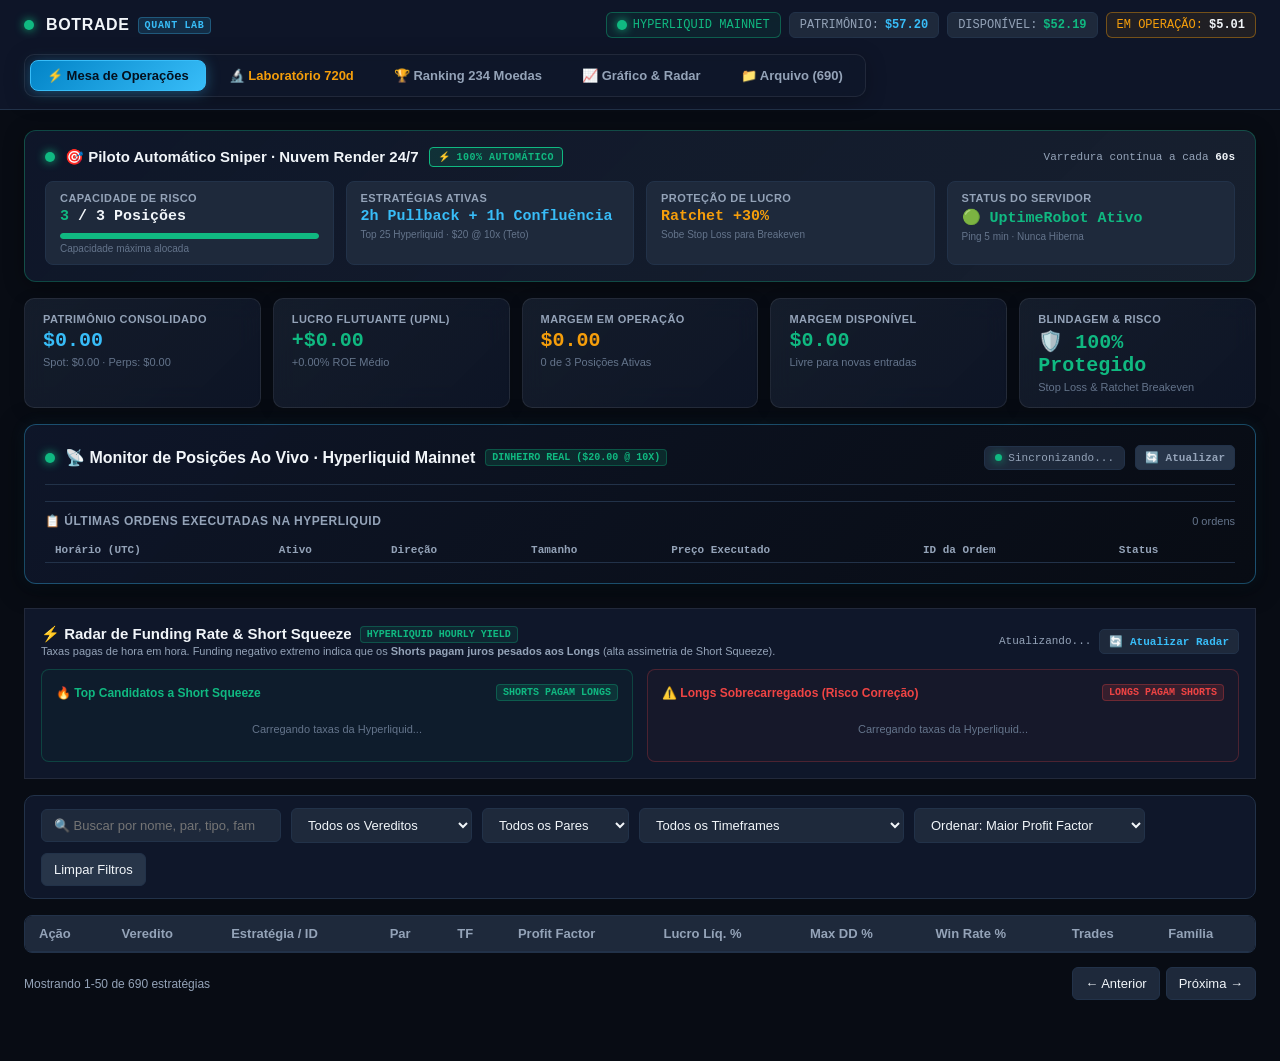
==== dashboard/index.html @ efcc81d0 "fix(ui): improve recent orders table to show partial and market close operations, clean empty state " ====
<!DOCTYPE html>
<html lang="pt-BR">
<head>
  <meta charset="utf-8" />
  <meta name="viewport" content="width=device-width, initial-scale=1" />
  <title>botrade · Quant Lab & Mission Control</title>
  <style>
    :root {
      color-scheme: dark;
      --bg: #080c14;
      --surface: #0f172a;
      --surface2: #1e293b;
      --surface3: #273549;
      --border: #223249;
      --text: #f1f5f9;
      --muted: #94a3b8;
      --dim: #64748b;
      --green: #10b981;
      --green-glow: rgba(16, 185, 129, 0.25);
      --red: #ef4444;
      --red-glow: rgba(239, 68, 68, 0.25);
      --blue: #38bdf8;
      --amber: #f59e0b;
      --purple: #a855f7;
      --mono: ui-monospace, SFMono-Regular, Menlo, Monaco, Consolas, monospace;
    }

    * { box-sizing: border-box; margin: 0; padding: 0; }

    body {
      background: var(--bg);
      color: var(--text);
      font-family: -apple-system, BlinkMacSystemFont, "Segoe UI", Roboto, "Helvetica Neue", Arial, sans-serif;
      min-height: 100vh;
      display: flex;
      flex-direction: column;
      overflow-x: hidden;
    }

    /* HEADER */
    header {
      position: sticky;
      top: 0;
      z-index: 50;
      background: rgba(15, 23, 42, 0.95);
      backdrop-filter: blur(12px);
      border-bottom: 1px solid var(--border);
      padding: 12px 24px;
    }

    .header-content {
      max-width: 1600px;
      margin: 0 auto;
      display: flex;
      align-items: center;
      justify-content: space-between;
      gap: 16px;
      flex-wrap: wrap;
    }

    .brand-section {
      display: flex;
      align-items: center;
      gap: 12px;
    }

    .status-dot {
      width: 10px;
      height: 10px;
      border-radius: 50%;
      background: var(--green);
      box-shadow: 0 0 10px var(--green);
      animation: pulse 2s infinite ease-in-out;
    }

    @keyframes pulse {
      0%, 100% { opacity: 1; transform: scale(1); }
      50% { opacity: 0.4; transform: scale(0.9); }
    }

    .brand-title {
      font-size: 16px;
      font-weight: 700;
      letter-spacing: 0.04em;
      display: flex;
      align-items: center;
      gap: 8px;
    }

    .brand-tag {
      font-size: 10px;
      background: rgba(56, 189, 248, 0.15);
      color: var(--blue);
      border: 1px solid rgba(56, 189, 248, 0.3);
      padding: 2px 6px;
      border-radius: 4px;
      font-family: var(--mono);
      text-transform: uppercase;
    }

    /* TOP STATS PILLS */
    .top-stats {
      display: flex;
      align-items: center;
      gap: 8px;
      flex-wrap: wrap;
    }

    .pill {
      background: var(--surface2);
      border: 1px solid var(--border);
      border-radius: 6px;
      padding: 5px 10px;
      font-size: 12px;
      font-family: var(--mono);
      color: var(--muted);
      display: flex;
      align-items: center;
      gap: 6px;
    }

    .pill strong {
      color: var(--text);
    }

    .pill.pill-green {
      border-color: rgba(16, 185, 129, 0.4);
      background: rgba(16, 185, 129, 0.08);
      color: var(--green);
    }

    .pill.pill-amber {
      border-color: rgba(245, 158, 11, 0.4);
      background: rgba(245, 158, 11, 0.08);
      color: var(--amber);
    }

    /* TABS */
    .nav-tabs {
      display: flex;
      gap: 6px;
      background: rgba(15, 23, 42, 0.75);
      backdrop-filter: blur(12px);
      padding: 5px;
      border-radius: 10px;
      border: 1px solid rgba(255, 255, 255, 0.08);
      box-shadow: 0 4px 20px rgba(0, 0, 0, 0.25);
    }

    .nav-tab {
      background: transparent;
      border: 1px solid transparent;
      color: #94a3b8;
      padding: 7px 16px;
      font-size: 13px;
      font-weight: 600;
      border-radius: 8px;
      cursor: pointer;
      transition: all 0.2s cubic-bezier(0.16, 1, 0.3, 1);
      display: inline-flex;
      align-items: center;
      gap: 6px;
      white-space: nowrap;
    }

    .nav-tab:hover {
      color: #f8fafc;
      background: rgba(255, 255, 255, 0.05);
      border-color: rgba(255, 255, 255, 0.08);
    }

    .nav-tab.active {
      background: linear-gradient(135deg, #0284c7 0%, #38bdf8 100%);
      color: #04101e;
      font-weight: 700;
      border-color: #38bdf8;
      box-shadow: 0 2px 14px rgba(56, 189, 248, 0.35);
    }

    /* MAIN CONTAINER */
    main {
      flex: 1;
      max-width: 1600px;
      width: 100%;
      margin: 0 auto;
      padding: 20px 24px 60px;
    }

    .tab-view {
      display: none;
    }

    .tab-view.active {
      display: block;
    }

    /* COCKPIT HERO STRATEGY SELECTOR */
    .cockpit-header {
      background: linear-gradient(135deg, rgba(30, 41, 59, 0.7) 0%, rgba(15, 23, 42, 0.9) 100%);
      border: 1px solid var(--border);
      border-radius: 12px;
      padding: 18px 24px;
      margin-bottom: 20px;
      display: flex;
      flex-wrap: wrap;
      align-items: center;
      justify-content: space-between;
      gap: 16px;
    }

    .strat-select-group {
      display: flex;
      align-items: center;
      gap: 12px;
      flex-wrap: wrap;
    }

    .select-label {
      font-size: 13px;
      color: var(--muted);
      font-weight: 500;
    }

    select, input, button {
      background: var(--surface2);
      border: 1px solid var(--border);
      color: var(--text);
      padding: 8px 12px;
      border-radius: 6px;
      font-size: 13px;
      outline: none;
    }

    select:focus, input:focus {
      border-color: var(--blue);
    }

    .quick-pick-btn {
      font-size: 11px;
      padding: 5px 9px;
      background: var(--surface3);
      border: 1px solid var(--border);
      color: var(--muted);
      cursor: pointer;
      border-radius: 5px;
      font-family: var(--mono);
      transition: all 0.15s;
    }

    .quick-pick-btn:hover {
      color: var(--text);
      border-color: var(--blue);
    }

    .quick-pick-btn.active {
      border-color: var(--green);
      color: var(--green);
      background: rgba(16, 185, 129, 0.1);
    }

    /* STRATEGY ACTIVE INFO */
    .strat-identity {
      display: flex;
      align-items: baseline;
      gap: 12px;
      flex-wrap: wrap;
      margin-top: 6px;
    }

    .strat-name {
      font-size: 20px;
      font-weight: 700;
      color: var(--text);
    }

    .strat-badge {
      font-size: 11px;
      font-weight: 700;
      padding: 3px 8px;
      border-radius: 4px;
      text-transform: uppercase;
      font-family: var(--mono);
    }

    .badge-Candidate {
      background: rgba(16, 185, 129, 0.15);
      color: var(--green);
      border: 1px solid var(--green);
    }

    .badge-Incubate {
      background: rgba(245, 158, 11, 0.15);
      color: var(--amber);
      border: 1px solid var(--amber);
    }

    .badge-Watchlist {
      background: rgba(56, 189, 248, 0.15);
      color: var(--blue);
      border: 1px solid var(--blue);
    }

    .badge-Reject {
      background: rgba(239, 68, 68, 0.15);
      color: var(--red);
      border: 1px solid var(--red);
    }

    /* STATS METRIC GRID */
    .metric-grid {
      display: grid;
      grid-template-columns: repeat(auto-fit, minmax(140px, 1fr));
      gap: 12px;
      margin-bottom: 20px;
    }

    .metric-card {
      background: var(--surface);
      border: 1px solid var(--border);
      border-radius: 10px;
      padding: 14px 16px;
      display: flex;
      flex-direction: column;
      gap: 4px;
      position: relative;
      overflow: hidden;
    }

    .metric-card::before {
      content: '';
      position: absolute;
      top: 0; left: 0; right: 0; height: 2px;
      background: transparent;
    }

    .metric-card.good::before { background: var(--green); }
    .metric-card.warn::before { background: var(--amber); }
    .metric-card.bad::before { background: var(--red); }

    .metric-label {
      font-size: 11px;
      color: var(--muted);
      text-transform: uppercase;
      letter-spacing: 0.05em;
      font-weight: 600;
    }

    .metric-value {
      font-size: 20px;
      font-weight: 700;
      font-family: var(--mono);
    }

    .metric-value.good { color: var(--green); }
    .metric-value.warn { color: var(--amber); }
    .metric-value.bad { color: var(--red); }

    .metric-sub {
      font-size: 11px;
      color: var(--dim);
      font-family: var(--mono);
    }

    /* CHARTS CONTAINER */
    .chart-panel {
      background: var(--surface);
      border: 1px solid var(--border);
      border-radius: 12px;
      padding: 18px 20px;
      margin-bottom: 20px;
    }

    .chart-panel-header {
      display: flex;
      justify-content: space-between;
      align-items: center;
      margin-bottom: 14px;
    }

    .panel-title {
      font-size: 14px;
      font-weight: 600;
      color: var(--text);
      display: flex;
      align-items: center;
      gap: 8px;
    }

    .panel-meta {
      font-size: 12px;
      color: var(--muted);
      font-family: var(--mono);
    }

    .svg-container {
      width: 100%;
      overflow: hidden;
    }

    svg {
      width: 100%;
      height: auto;
      display: block;
    }

    /* MONTHLY HEATMAP */
    .monthly-grid {
      overflow-x: auto;
      margin-top: 10px;
    }

    table.heatmap-table {
      width: 100%;
      border-collapse: collapse;
      font-family: var(--mono);
      font-size: 12px;
      text-align: center;
    }

    table.heatmap-table th, table.heatmap-table td {
      padding: 6px 8px;
      border: 1px solid rgba(255,255,255,0.06);
    }

    table.heatmap-table th {
      background: var(--surface2);
      color: var(--muted);
      font-weight: 600;
    }

    table.heatmap-table td.year-label {
      font-weight: 700;
      background: var(--surface2);
      color: var(--text);
    }

    /* POSITIONS & TRADES TABLE */
    .positions-panel {
      background: var(--surface);
      border: 1px solid var(--border);
      border-radius: 12px;
      padding: 18px 20px;
      margin-bottom: 24px;
    }

    .positions-toolbar {
      display: flex;
      justify-content: space-between;
      align-items: center;
      flex-wrap: wrap;
      gap: 12px;
      margin-bottom: 14px;
    }

    .trade-filter-btns {
      display: flex;
      gap: 6px;
      flex-wrap: wrap;
    }

    .trade-filter-btn {
      font-size: 12px;
      padding: 5px 10px;
      background: var(--surface2);
      border: 1px solid var(--border);
      color: var(--muted);
      border-radius: 5px;
      cursor: pointer;
      transition: all 0.15s;
    }

    .trade-filter-btn.active {
      background: var(--surface3);
      color: var(--text);
      border-color: var(--blue);
    }

    .table-responsive {
      overflow-x: auto;
      border-radius: 8px;
      border: 1px solid var(--border);
    }

    table.data-table {
      width: 100%;
      border-collapse: collapse;
      font-size: 13px;
      text-align: left;
    }

    table.data-table th {
      background: var(--surface2);
      color: var(--muted);
      font-weight: 600;
      padding: 10px 14px;
      border-bottom: 1px solid var(--border);
      white-space: nowrap;
    }

    table.data-table td {
      padding: 9px 14px;
      border-bottom: 1px solid rgba(255,255,255,0.04);
      white-space: nowrap;
      font-family: var(--mono);
    }

    table.data-table tr:hover {
      background: rgba(255,255,255,0.02);
    }

    .badge-pos {
      display: inline-block;
      padding: 2px 7px;
      border-radius: 4px;
      font-size: 11px;
      font-weight: 700;
    }

    .badge-long {
      background: rgba(16, 185, 129, 0.15);
      color: var(--green);
      border: 1px solid rgba(16, 185, 129, 0.3);
    }

    .badge-short {
      background: rgba(239, 68, 68, 0.15);
      color: var(--red);
      border: 1px solid rgba(239, 68, 68, 0.3);
    }

    .badge-reason {
      font-size: 10px;
      padding: 2px 6px;
      border-radius: 3px;
      background: var(--surface3);
      color: var(--muted);
    }

    .badge-reason.tp {
      background: rgba(16, 185, 129, 0.15);
      color: var(--green);
    }

    .badge-reason.sl {
      background: rgba(239, 68, 68, 0.15);
      color: var(--red);
    }

    /* ALL STRATEGIES TABLE VIEW */
    .filter-bar {
      display: flex;
      flex-wrap: wrap;
      gap: 10px;
      align-items: center;
      margin-bottom: 16px;
      background: var(--surface);
      border: 1px solid var(--border);
      padding: 12px 16px;
      border-radius: 10px;
    }

    .pagination-bar {
      display: flex;
      justify-content: space-between;
      align-items: center;
      margin-top: 14px;
      font-size: 12px;
      color: var(--muted);
    }

    .pagination-btns {
      display: flex;
      gap: 6px;
    }

    /* EMPTY STATE */
    .empty-state {
      padding: 40px;
      text-align: center;
      color: var(--muted);
      font-size: 14px;
    }

    /* PINE SCRIPT VIEW */
    .pine-box {
      background: #020617;
      border: 1px solid var(--border);
      border-radius: 8px;
      padding: 16px;
      font-family: var(--mono);
      font-size: 12px;
      white-space: pre-wrap;
      overflow-x: auto;
      max-height: 600px;
      line-height: 1.5;
    }

    /* UTILS */
    .good { color: var(--green); }
    .bad { color: var(--red); }
    .muted { color: var(--muted); }
  
    
    /* RAIO-X DO ATIVO & MATRIZ DE CONFLUÊNCIA */
    .xray-panel {
      background: linear-gradient(135deg, rgba(20, 30, 48, 0.9) 0%, rgba(15, 23, 42, 0.95) 100%);
      border: 1px solid rgba(56, 189, 248, 0.25);
      border-radius: 14px;
      padding: 22px 24px;
      margin-bottom: 24px;
      box-shadow: 0 8px 32px rgba(0, 0, 0, 0.45);
    }

    .xray-top-bar {
      display: flex;
      justify-content: space-between;
      align-items: center;
      flex-wrap: wrap;
      gap: 16px;
      padding-bottom: 18px;
      border-bottom: 1px solid var(--border);
      margin-bottom: 20px;
    }

    .xray-selector-group {
      display: flex;
      align-items: center;
      gap: 12px;
      flex-wrap: wrap;
    }

    .xray-select {
      background: var(--surface2);
      border: 1px solid var(--blue);
      color: var(--text);
      font-size: 14px;
      font-weight: 700;
      padding: 9px 16px;
      border-radius: 8px;
      outline: none;
      min-width: 220px;
      cursor: pointer;
    }

    .xray-asset-title {
      display: flex;
      align-items: baseline;
      gap: 12px;
    }

    .xray-asset-name {
      font-size: 22px;
      font-weight: 800;
      letter-spacing: -0.01em;
      color: var(--text);
    }

    .xray-asset-price {
      font-size: 22px;
      font-weight: 800;
      font-family: var(--mono);
      color: var(--blue);
    }

    /* THERMOMETER & CONFLUENCE GAUGE */
    .confluence-header {
      display: grid;
      grid-template-columns: 2fr 1fr;
      gap: 20px;
      margin-bottom: 22px;
    }

    @media (max-width: 900px) {
      .confluence-header { grid-template-columns: 1fr; }
    }

    .confluence-gauge-box {
      background: var(--surface);
      border: 1px solid var(--border);
      border-radius: 10px;
      padding: 16px 20px;
      display: flex;
      flex-direction: column;
      justify-content: space-between;
      gap: 12px;
    }

    .confluence-progress-track {
      background: var(--surface3);
      height: 14px;
      border-radius: 7px;
      overflow: hidden;
      position: relative;
    }

    .confluence-progress-fill {
      height: 100%;
      width: 0%;
      border-radius: 7px;
      transition: width 0.6s cubic-bezier(0.4, 0, 0.2, 1), background 0.4s;
    }

    .gauge-green { background: linear-gradient(90deg, #10b981 0%, #34d399 100%); box-shadow: 0 0 12px rgba(16, 185, 129, 0.4); }
    .gauge-yellow { background: linear-gradient(90deg, #f59e0b 0%, #fbbf24 100%); }
    .gauge-red { background: linear-gradient(90deg, #ef4444 0%, #f87171 100%); }

    .confluence-score-box {
      background: var(--surface);
      border: 1px solid var(--border);
      border-radius: 10px;
      padding: 16px;
      text-align: center;
      display: flex;
      flex-direction: column;
      justify-content: center;
      align-items: center;
      gap: 6px;
    }

    .confluence-number {
      font-size: 32px;
      font-weight: 900;
      font-family: var(--mono);
    }

    /* 6 PILLARS GRID */
    .pillars-grid {
      display: grid;
      grid-template-columns: repeat(auto-fit, minmax(180px, 1fr));
      gap: 12px;
      margin-bottom: 22px;
    }

    .pillar-card {
      background: var(--surface);
      border: 1px solid var(--border);
      border-radius: 8px;
      padding: 12px 14px;
      display: flex;
      flex-direction: column;
      gap: 6px;
      transition: border-color 0.2s;
    }

    .pillar-card.ok {
      border-color: rgba(16, 185, 129, 0.5);
      background: rgba(16, 185, 129, 0.04);
    }

    .pillar-card.fail {
      border-color: rgba(239, 68, 68, 0.35);
      background: rgba(239, 68, 68, 0.03);
    }

    .pillar-name {
      font-size: 11px;
      color: var(--muted);
      text-transform: uppercase;
      letter-spacing: 0.04em;
      font-weight: 600;
    }

    .pillar-status {
      font-size: 13px;
      font-weight: 700;
      display: flex;
      align-items: center;
      gap: 6px;
    }

    .pillar-detail {
      font-size: 11px;
      font-family: var(--mono);
      color: var(--dim);
    }

    /* RISK MANAGEMENT CALCULATOR */
    .risk-panel {
      background: var(--surface2);
      border: 1px solid var(--border);
      border-radius: 10px;
      padding: 18px 20px;
      margin-bottom: 22px;
    }

    .risk-grid {
      display: grid;
      grid-template-columns: repeat(auto-fit, minmax(170px, 1fr));
      gap: 14px;
      margin-top: 14px;
    }

    .risk-item {
      background: var(--surface);
      border: 1px solid var(--border);
      border-radius: 8px;
      padding: 12px;
      text-align: center;
    }

    .risk-label {
      font-size: 11px;
      color: var(--muted);
      text-transform: uppercase;
      font-weight: 600;
      margin-bottom: 4px;
    }

    .risk-val {
      font-size: 18px;
      font-weight: 800;
      font-family: var(--mono);
    }

    .risk-sub {
      font-size: 11px;
      font-family: var(--mono);
      margin-top: 3px;
    }

    /* SIMULADOR DE RISCO INTERATIVO */
    .sim-controls-card {
      background: var(--surface);
      border: 1px solid rgba(56, 189, 248, 0.25);
      border-radius: 10px;
      padding: 16px;
      margin-top: 14px;
      margin-bottom: 14px;
    }

    .sim-range-input {
      -webkit-appearance: none;
      width: 100%;
      height: 6px;
      border-radius: 3px;
      background: var(--surface3);
      outline: none;
      cursor: pointer;
    }

    .sim-range-input::-webkit-slider-thumb {
      -webkit-appearance: none;
      appearance: none;
      width: 18px;
      height: 18px;
      border-radius: 50%;
      background: var(--blue);
      cursor: pointer;
      box-shadow: 0 0 10px rgba(56, 189, 248, 0.6);
      transition: transform 0.1s;
    }

    .sim-range-input::-webkit-slider-thumb:hover {
      transform: scale(1.2);
    }

    .quick-sim-btn {
      background: var(--surface2);
      border: 1px solid var(--border);
      color: var(--muted);
      font-size: 11px;
      font-family: var(--mono);
      font-weight: 700;
      padding: 4px 10px;
      border-radius: 4px;
      cursor: pointer;
      transition: all 0.15s;
    }

    .quick-sim-btn:hover {
      border-color: var(--blue);
      color: var(--text);
    }

    .quick-sim-btn.active {
      background: rgba(56, 189, 248, 0.18);
      border-color: var(--blue);
      color: var(--blue);
    }

    /* RÉGUA VISUAL DE PREÇOS (LEVEL SCALE) */
    .level-scale-container {
      background: var(--surface);
      border: 1px solid var(--border);
      border-radius: 8px;
      padding: 12px 14px;
      margin-top: 14px;
    }

    .level-scale-track {
      height: 10px;
      border-radius: 5px;
      display: flex;
      gap: 3px;
      background: var(--surface3);
      overflow: hidden;
      margin: 8px 0;
    }

    .scale-segment {
      height: 100%;
      border-radius: 3px;
    }

    .scale-sl { width: 22%; background: linear-gradient(90deg, #ef4444 0%, #dc2626 100%); }
    .scale-tp1 { width: 24%; background: linear-gradient(90deg, #10b981 0%, #059669 100%); }
    .scale-tp2 { width: 26%; background: linear-gradient(90deg, #38bdf8 0%, #0284c7 100%); }
    .scale-tp3 { width: 28%; background: linear-gradient(90deg, #a855f7 0%, #7e22ce 100%); }

    .scale-labels {
      display: flex;
      justify-content: space-between;
      flex-wrap: wrap;
      gap: 6px;
      font-size: 11px;
      font-family: var(--mono);
    }

    .scale-tag {
      padding: 2px 6px;
      border-radius: 4px;
      font-weight: 700;
    }

    .tag-sl { background: rgba(239, 68, 68, 0.12); color: #ef4444; border: 1px solid rgba(239, 68, 68, 0.3); }
    .tag-entry { background: rgba(241, 245, 249, 0.1); color: var(--text); border: 1px solid rgba(255, 255, 255, 0.2); }
    .tag-tp1 { background: rgba(16, 185, 129, 0.12); color: #10b981; border: 1px solid rgba(16, 185, 129, 0.3); }
    .tag-tp2 { background: rgba(56, 189, 248, 0.12); color: var(--blue); border: 1px solid rgba(56, 189, 248, 0.3); }
    .tag-tp3 { background: rgba(168, 85, 247, 0.12); color: var(--purple); border: 1px solid rgba(168, 85, 247, 0.3); }

    /* WIDGET DO REGIME MACRO BTC (MARKOV) */
    .macro-regime-card {
      background: linear-gradient(135deg, rgba(15, 23, 42, 0.95) 0%, rgba(20, 30, 48, 0.9) 100%);
      border: 1px solid rgba(245, 158, 11, 0.3);
      border-radius: 12px;
      padding: 16px 20px;
      margin-bottom: 22px;
      display: flex;
      flex-direction: column;
      gap: 12px;
      box-shadow: 0 4px 20px rgba(0, 0, 0, 0.3);
    }

    .macro-regime-header {
      display: flex;
      justify-content: space-between;
      align-items: center;
      flex-wrap: wrap;
      gap: 10px;
    }

    .macro-regime-grid {
      display: grid;
      grid-template-columns: repeat(auto-fit, minmax(200px, 1fr));
      gap: 12px;
    }

    .macro-stat-box {
      background: var(--surface);
      border: 1px solid var(--border);
      border-radius: 8px;
      padding: 10px 14px;
      display: flex;
      flex-direction: column;
      gap: 4px;
    }

    .macro-stat-label {
      font-size: 11px;
      color: var(--muted);
      text-transform: uppercase;
      font-weight: 600;
    }

    .macro-stat-val {
      font-size: 16px;
      font-weight: 800;
      font-family: var(--mono);
    }

    /* TACTICAL BOX (WHAT TO DO VS WHAT NOT TO DO) */
    .tactical-grid {
      display: grid;
      grid-template-columns: 1fr 1fr;
      gap: 16px;
    }

    @media (max-width: 800px) {
      .tactical-grid { grid-template-columns: 1fr; }
    }

    .tactical-col {
      border-radius: 10px;
      padding: 16px 18px;
      border: 1px solid var(--border);
    }

    .tactical-col.do {
      background: rgba(16, 185, 129, 0.05);
      border-color: rgba(16, 185, 129, 0.3);
    }

    .tactical-col.dont {
      background: rgba(239, 68, 68, 0.05);
      border-color: rgba(239, 68, 68, 0.3);
    }

    .tactical-title {
      font-size: 14px;
      font-weight: 700;
      margin-bottom: 10px;
      display: flex;
      align-items: center;
      gap: 8px;
    }

    .tactical-list {
      list-style: none;
      display: flex;
      flex-direction: column;
      gap: 8px;
      font-size: 12px;
      line-height: 1.45;
    }

    .tactical-list li {
      display: flex;
      align-items: flex-start;
      gap: 8px;
    }

    /* ========================================== */
    /* LIVE POSITION MONITOR (HYPERLIQUID MAINNET)*/
    /* ========================================== */
    .live-monitor-container {
      background: linear-gradient(135deg, rgba(15, 23, 42, 0.95) 0%, rgba(8, 12, 20, 0.98) 100%);
      border: 1px solid rgba(56, 189, 248, 0.35);
      box-shadow: 0 4px 24px rgba(0, 0, 0, 0.6), 0 0 15px rgba(56, 189, 248, 0.1);
      border-radius: 12px;
      padding: 20px;
      margin-bottom: 24px;
    }
    .live-monitor-header {
      display: flex;
      justify-content: space-between;
      align-items: center;
      flex-wrap: wrap;
      gap: 12px;
      padding-bottom: 14px;
      border-bottom: 1px solid var(--border);
      margin-bottom: 16px;
    }
    .live-monitor-title {
      font-size: 16px;
      font-weight: 700;
      display: flex;
      align-items: center;
      gap: 10px;
    }
    .live-metrics-bar {
      display: flex;
      gap: 8px;
      align-items: center;
      flex-wrap: wrap;
    }
    .live-pos-card {
      background: var(--surface2);
      border: 1px solid var(--border);
      border-radius: 10px;
      padding: 16px;
      margin-bottom: 16px;
      position: relative;
      overflow: hidden;
      border-left: 4px solid var(--green);
    }
    .live-pos-top {
      display: flex;
      justify-content: space-between;
      align-items: center;
      flex-wrap: wrap;
      gap: 10px;
      margin-bottom: 14px;
    }
    .live-coin-badge {
      font-size: 16px;
      font-weight: 800;
      letter-spacing: 0.03em;
      display: flex;
      align-items: center;
      gap: 8px;
    }
    .live-pos-grid {
      display: grid;
      grid-template-columns: repeat(auto-fit, minmax(140px, 1fr));
      gap: 12px;
      margin-bottom: 16px;
    }
    .live-data-cell {
      background: var(--surface);
      border: 1px solid var(--border);
      border-radius: 8px;
      padding: 10px 12px;
    }
    .live-cell-lbl {
      font-size: 11px;
      color: var(--muted);
      text-transform: uppercase;
      font-weight: 600;
      margin-bottom: 4px;
    }
    .live-cell-val {
      font-size: 15px;
      font-weight: 700;
      font-family: var(--mono);
    }
    .live-cell-sub {
      font-size: 10px;
      color: var(--dim);
      margin-top: 2px;
    }
    .ratchet-box {
      background: rgba(16, 185, 129, 0.05);
      border: 1px solid rgba(16, 185, 129, 0.25);
      border-radius: 8px;
      padding: 12px 14px;
      margin-bottom: 14px;
    }
    .ratchet-track {
      background: var(--surface3);
      height: 8px;
      border-radius: 4px;
      overflow: hidden;
      margin: 8px 0;
    }
    .ratchet-fill {
      height: 100%;
      background: linear-gradient(90deg, var(--blue), var(--green));
      border-radius: 4px;
      transition: width 0.4s ease;
    }
    .targets-row {
      display: flex;
      gap: 8px;
      flex-wrap: wrap;
      margin-top: 10px;
      padding-top: 10px;
      border-top: 1px dashed var(--border);
    }
    .target-pill {
      font-size: 11px;
      font-family: var(--mono);
      background: var(--surface);
      border: 1px solid var(--border);
      padding: 4px 8px;
      border-radius: 6px;
      display: flex;
      align-items: center;
      gap: 6px;
    }
    .order-history-table {
      width: 100%;
      border-collapse: collapse;
      font-size: 12px;
      font-family: var(--mono);
      margin-top: 10px;
    }
    .order-history-table th {
      text-align: left;
      padding: 6px 10px;
      color: var(--muted);
      border-bottom: 1px solid var(--border);
      font-size: 11px;
    }
    .order-history-table td {
      padding: 8px 10px;
      border-bottom: 1px solid rgba(255, 255, 255, 0.05);
    }

    /* LIVE RADAR & CHARTS */
    .radar-header {
      background: linear-gradient(135deg, rgba(30, 41, 59, 0.8) 0%, rgba(15, 23, 42, 0.95) 100%);
      border: 1px solid var(--border);
      border-radius: 12px;
      padding: 16px 22px;
      margin-bottom: 20px;
      display: flex;
      justify-content: space-between;
      align-items: center;
      flex-wrap: wrap;
      gap: 14px;
    }

    .radar-title {
      font-size: 18px;
      font-weight: 700;
      display: flex;
      align-items: center;
      gap: 10px;
    }

    .radar-grid {
      display: grid;
      grid-template-columns: repeat(auto-fit, minmax(320px, 1fr));
      gap: 16px;
      margin-bottom: 24px;
    }

    .radar-card {
      background: var(--surface);
      border: 1px solid var(--border);
      border-radius: 10px;
      padding: 16px;
      display: flex;
      flex-direction: column;
      gap: 12px;
      transition: all 0.2s ease;
      position: relative;
      overflow: hidden;
    }

    .radar-card:hover {
      border-color: var(--blue);
      box-shadow: 0 4px 20px rgba(0,0,0,0.4);
      transform: translateY(-2px);
    }

    .radar-card.signal-buy {
      border-color: var(--green);
      box-shadow: 0 0 15px rgba(16, 185, 129, 0.35);
      background: linear-gradient(180deg, rgba(16, 185, 129, 0.08) 0%, var(--surface) 100%);
    }

    .radar-card-header {
      display: flex;
      justify-content: space-between;
      align-items: flex-start;
    }

    .radar-pair {
      font-size: 16px;
      font-weight: 700;
      color: var(--text);
    }

    .radar-strat-name {
      font-size: 11px;
      color: var(--muted);
      margin-top: 2px;
    }

    .radar-price-box {
      text-align: right;
    }

    .radar-live-price {
      font-size: 18px;
      font-weight: 700;
      font-family: var(--mono);
      color: var(--text);
      transition: color 0.3s;
    }

    .radar-live-price.flash-green { color: #10b981; }
    .radar-live-price.flash-red { color: #ef4444; }

    .radar-change {
      font-size: 11px;
      font-family: var(--mono);
    }

    .radar-checks {
      display: flex;
      flex-direction: column;
      gap: 6px;
      background: var(--surface2);
      border: 1px solid var(--border);
      border-radius: 6px;
      padding: 10px 12px;
      font-size: 12px;
    }

    .radar-check-row {
      display: flex;
      justify-content: space-between;
      align-items: center;
      font-family: var(--mono);
    }

    .radar-check-ok { color: var(--green); font-weight: 600; }
    .radar-check-wait { color: var(--dim); }

    .radar-status-badge {
      display: inline-flex;
      align-items: center;
      gap: 6px;
      padding: 6px 12px;
      border-radius: 6px;
      font-size: 12px;
      font-weight: 700;
      text-align: center;
      justify-content: center;
      letter-spacing: 0.02em;
    }

    .badge-buy {
      background: rgba(16, 185, 129, 0.2);
      border: 1px solid var(--green);
      color: var(--green);
      animation: pulse 1.5s infinite;
    }

    .badge-wait {
      background: rgba(245, 158, 11, 0.12);
      border: 1px solid rgba(245, 158, 11, 0.3);
      color: var(--amber);
    }

    .badge-neutral {
      background: var(--surface3);
      border: 1px solid var(--border);
      color: var(--muted);
    }

    .radar-card-footer {
      display: flex;
      justify-content: space-between;
      align-items: center;
      margin-top: 4px;
    }

    .tv-container-box {
      background: var(--surface);
      border: 1px solid var(--border);
      border-radius: 12px;
      overflow: hidden;
      margin-bottom: 24px;
      transition: all 0.2s ease;
    }

    .tv-toolbar {
      padding: 12px 18px;
      background: var(--surface2);
      border-bottom: 1px solid var(--border);
      display: flex;
      align-items: center;
      justify-content: space-between;
      flex-wrap: wrap;
      gap: 10px;
    }

    #tradingview_live_chart {
      width: 100%;
      height: 650px;
      min-height: 500px;
      background: #080c14;
      position: relative;
    }

    #tradingview_live_chart iframe {
      width: 100% !important;
      height: 100% !important;
      min-height: 500px !important;
      border: none !important;
    }

    .tv-container-box.fullscreen-mode {
      position: fixed !important;
      top: 0 !important;
      left: 0 !important;
      width: 100vw !important;
      height: 100vh !important;
      z-index: 999999 !important;
      border-radius: 0 !important;
      margin: 0 !important;
      display: flex !important;
      flex-direction: column !important;
    }

    .tv-container-box.fullscreen-mode #tradingview_live_chart {
      flex: 1 !important;
      height: calc(100vh - 85px) !important;
    }

    /* SNIPER MISSION CONTROL CARD */
    .sniper-control-card {
      background: linear-gradient(135deg, rgba(15, 23, 42, 0.95), rgba(30, 41, 59, 0.7));
      border: 1px solid rgba(16, 185, 129, 0.3);
      box-shadow: 0 4px 20px rgba(0, 0, 0, 0.35);
      border-radius: 12px;
      padding: 16px 20px;
      margin-bottom: 16px;
      display: flex;
      flex-direction: column;
      gap: 14px;
    }

    .scc-top {
      display: flex;
      justify-content: space-between;
      align-items: center;
      flex-wrap: wrap;
      gap: 10px;
    }

    .scc-title-area {
      display: flex;
      align-items: center;
      gap: 10px;
      flex-wrap: wrap;
    }

    .scc-title {
      font-size: 15px;
      font-weight: 700;
      color: var(--text);
      display: flex;
      align-items: center;
      gap: 8px;
    }

    .scc-badge-auto {
      font-size: 10px;
      font-weight: 700;
      background: rgba(16, 185, 129, 0.15);
      color: var(--green);
      border: 1px solid var(--green);
      padding: 3px 8px;
      border-radius: 4px;
      font-family: var(--mono);
      letter-spacing: 0.05em;
    }

    .scc-grid {
      display: grid;
      grid-template-columns: repeat(auto-fit, minmax(180px, 1fr));
      gap: 12px;
    }

    .scc-item {
      background: var(--surface2);
      border: 1px solid var(--border);
      border-radius: 8px;
      padding: 10px 14px;
      display: flex;
      flex-direction: column;
      gap: 4px;
    }

    .scc-item-lbl {
      font-size: 11px;
      color: var(--muted);
      text-transform: uppercase;
      font-weight: 600;
      letter-spacing: 0.04em;
    }

    .scc-item-val {
      font-size: 15px;
      font-weight: 700;
      font-family: var(--mono);
      color: var(--text);
    }

    .scc-item-sub {
      font-size: 10px;
      color: var(--dim);
    }

    .scc-bar-bg {
      background: var(--surface3);
      height: 6px;
      border-radius: 3px;
      overflow: hidden;
      margin-top: 4px;
    }

    .scc-bar-fill {
      background: var(--green);
      height: 100%;
      border-radius: 3px;
      transition: width 0.3s ease;
    }

    /* CONSOLIDATED EQUITY BAR */
    .consolidated-equity-bar {
      display: grid;
      grid-template-columns: repeat(auto-fit, minmax(170px, 1fr));
      gap: 12px;
      margin-bottom: 16px;
    }

    .ce-card {
      background: linear-gradient(135deg, rgba(30, 41, 59, 0.6) 0%, rgba(15, 23, 42, 0.8) 100%);
      backdrop-filter: blur(12px);
      border: 1px solid rgba(255, 255, 255, 0.08);
      border-radius: 10px;
      padding: 14px 18px;
      display: flex;
      flex-direction: column;
      gap: 4px;
      position: relative;
      box-shadow: 0 4px 16px rgba(0, 0, 0, 0.15);
      transition: transform 0.2s ease, border-color 0.2s ease;
    }

    .ce-card:hover {
      border-color: rgba(56, 189, 248, 0.25);
      transform: translateY(-2px);
    }

    .ce-lbl {
      font-size: 11px;
      font-weight: 600;
      color: var(--muted);
      text-transform: uppercase;
      letter-spacing: 0.04em;
    }

    .ce-val {
      font-size: 20px;
      font-weight: 800;
      font-family: var(--mono);
    }

    .ce-sub {
      font-size: 11px;
      color: var(--dim);
    }

    /* WARNING BANNER FOR BACKTEST LAB */
    .lab-warning-banner {
      background: rgba(245, 158, 11, 0.1);
      border: 1px solid rgba(245, 158, 11, 0.4);
      border-radius: 8px;
      padding: 14px 18px;
      margin-bottom: 20px;
      display: flex;
      align-items: center;
      gap: 14px;
    }

    .lab-warning-icon {
      font-size: 24px;
      flex-shrink: 0;
    }

    .lab-warning-title {
      font-size: 13px;
      font-weight: 700;
      color: var(--amber);
      text-transform: uppercase;
      letter-spacing: 0.04em;
    }

    .lab-warning-desc {
      font-size: 12px;
      color: var(--muted);
      margin-top: 3px;
      line-height: 1.4;
    }

  </style>
  <script type="text/javascript" src="lightweight-charts.standalone.production.js"></script>
  <script type="text/javascript" src="https://s3.tradingview.com/tv.js"></script>
</head>
<body>

  <!-- HEADER -->
  <header>
    <div class="header-content">
      <div class="brand-section">
        <div class="status-dot" title="Orquestrador Antigravity & Hermes Ativo"></div>
        <div class="brand-title">
          BOTRADE <span class="brand-tag">Quant Lab</span>
        </div>
      </div>

      <!-- REAL LIVE TRADING STATS -->
      <div class="top-stats">
        <div class="pill pill-green"><span class="status-dot"></span> HYPERLIQUID MAINNET</div>
        <div class="pill">PATRIMÔNIO: <strong id="hdr-total-equity" style="color:var(--blue);">$57.20</strong></div>
        <div class="pill">DISPONÍVEL: <strong id="hdr-free-margin" style="color:var(--green);">$52.19</strong></div>
        <div class="pill pill-amber">EM OPERAÇÃO: <strong id="hdr-active-margin">$5.01</strong></div>
        <!-- Hidden spans to preserve background JS references -->
        <span id="hdr-total" style="display:none;">690</span>
        <span id="hdr-cand" style="display:none;">31</span>
        <span id="hdr-inc" style="display:none;">8</span>
        <span id="hdr-curves" style="display:none;">480</span>
      </div>

      <!-- NAVIGATION TABS (5 PILARES ESSENCIAIS) -->
      <div class="nav-tabs">
        <button class="nav-tab active" data-tab="cockpit">⚡ Mesa de Operações</button>
        <button class="nav-tab" data-tab="backtest-lab" style="color:var(--amber); font-weight:700;">🔬 Laboratório 720d</button>
        <button class="nav-tab" data-tab="universe">🏆 Ranking 234 Moedas</button>
        <button class="nav-tab" data-tab="live">📈 Gráfico & Radar</button>
        <button class="nav-tab" data-tab="explorer">📁 Arquivo (690)</button>
      </div>
    </div>
  </header>

  <!-- MAIN VIEW CONTAINER -->
  <main>

    <!-- ========================================== -->
    <!-- TAB 1: COCKPIT & POSIÇÕES EXECUTIVAS       -->
    <!-- ========================================== -->
    <div id="tab-cockpit" class="tab-view active">

      <!-- ========================================== -->
      <!-- SNIPER MISSION CONTROL (NUVEM 24/7)       -->
      <!-- ========================================== -->
      <div class="sniper-control-card">
        <div class="scc-top">
          <div class="scc-title-area">
            <span class="status-dot"></span>
            <span class="scc-title">🎯 Piloto Automático Sniper · Nuvem Render 24/7</span>
            <span class="scc-badge-auto">⚡ 100% AUTOMÁTICO</span>
          </div>
          <div style="font-size:11px; color:var(--muted); font-family:var(--mono);">
            Varredura contínua a cada <strong style="color:var(--text);">60s</strong>
          </div>
        </div>

        <div class="scc-grid">
          <div class="scc-item">
            <span class="scc-item-lbl">Capacidade de Risco</span>
            <span class="scc-item-val" id="scc-risk-display"><strong style="color:var(--green);" id="scc-pos-count">3</strong> / 3 Posições</span>
            <div class="scc-bar-bg">
              <div class="scc-bar-fill" id="scc-pos-bar" style="width: 100%;"></div>
            </div>
            <span class="scc-item-sub">Capacidade máxima alocada</span>
          </div>

          <div class="scc-item">
            <span class="scc-item-lbl">Estratégias Ativas</span>
            <span class="scc-item-val" style="color:var(--blue);">2h Pullback + 1h Confluência</span>
            <span class="scc-item-sub">Top 25 Hyperliquid · $20 @ 10x (Teto)</span>
          </div>

          <div class="scc-item">
            <span class="scc-item-lbl">Proteção de Lucro</span>
            <span class="scc-item-val" style="color:var(--amber);">Ratchet +30%</span>
            <span class="scc-item-sub">Sobe Stop Loss para Breakeven</span>
          </div>

          <div class="scc-item">
            <span class="scc-item-lbl">Status do Servidor</span>
            <span class="scc-item-val" style="color:var(--green);">🟢 UptimeRobot Ativo</span>
            <span class="scc-item-sub">Ping 5 min · Nunca Hiberna</span>
          </div>
        </div>
      </div>

      <!-- ========================================== -->
      <!-- BANNER DE PATRIMÔNIO REAL CONSOLIDADO     -->
      <!-- ========================================== -->
      <div class="consolidated-equity-bar">
        <div class="ce-card">
          <span class="ce-lbl">Patrimônio Consolidado</span>
          <div class="ce-val" id="lm-total-equity-display" style="color:var(--blue);">$0.00</div>
          <span class="ce-sub" id="lm-equity-breakdown-sub">Spot: $0.00 · Perps: $0.00</span>
        </div>

        <div class="ce-card">
          <span class="ce-lbl">Lucro Flutuante (uPnL)</span>
          <div class="ce-val" id="lm-total-pnl-display" style="color:var(--green);">+$0.00</div>
          <span class="ce-sub" id="lm-total-roe-display">+0.00% ROE Médio</span>
        </div>

        <div class="ce-card">
          <span class="ce-lbl">Margem em Operação</span>
          <div class="ce-val" id="lm-margin-used-display" style="color:var(--amber);">$0.00</div>
          <span class="ce-sub" id="lm-positions-count-sub">0 de 3 Posições Ativas</span>
        </div>

        <div class="ce-card">
          <span class="ce-lbl">Margem Disponível</span>
          <div class="ce-val" id="lm-avail-margin-display" style="color:var(--green);">$0.00</div>
          <span class="ce-sub">Livre para novas entradas</span>
        </div>

        <div class="ce-card">
          <span class="ce-lbl">Blindagem & Risco</span>
          <div class="ce-val" style="color:var(--green);">🛡️ 100% Protegido</div>
          <span class="ce-sub">Stop Loss & Ratchet Breakeven</span>
        </div>
      </div>

      <!-- ========================================== -->
      <!-- RADAR & TERMINAL DE EXECUÇÃO AO VIVO       -->
      <!-- HYPERLIQUID MAINNET ($5.00 @ 10x)          -->
      <!-- ========================================== -->
      <div id="live-terminal-panel" class="live-monitor-container">
        <div class="live-monitor-header">
          <div class="live-monitor-title">
            <span class="status-dot"></span>
            <span>📡 Monitor de Posições Ao Vivo · Hyperliquid Mainnet</span>
            <span class="brand-tag" style="background:rgba(16,185,129,0.15); color:var(--green); border-color:rgba(16,185,129,0.3);">
              Dinheiro Real ($20.00 @ 10x)
            </span>
          </div>

          <div style="display:flex; gap:10px; align-items:center;">
            <!-- Hidden spans to preserve backwards-compatible JS IDs -->
            <span id="lm-total-equity" style="display:none;"></span>
            <span id="lm-spot-usdc" style="display:none;"></span>
            <span id="lm-margin-used" style="display:none;"></span>
            <span id="lm-avail-margin" style="display:none;"></span>
            <div class="pill" id="lm-sync-pill" style="font-size:11px; font-family:var(--mono); color:var(--muted); display:flex; align-items:center; gap:6px;">
              <span class="status-dot" style="width:7px; height:7px;"></span> Sincronizando...
            </div>
            <button class="quick-pick-btn" onclick="fetchLivePositions(true)" style="background:var(--surface3); display:flex; align-items:center; gap:5px; font-size:11px; font-weight:600; cursor:pointer;">
              🔄 Atualizar
            </button>
          </div>
        </div>

        <!-- POSIÇÕES ATIVAS CONTAINER -->
        <div id="lm-positions-container">
          <!-- Renderizado via JS -->
        </div>

        <!-- HISTÓRICO DE ORDENS RECENTES -->
        <div style="margin-top:16px; padding-top:12px; border-top:1px solid var(--border);">
          <div style="display:flex; justify-content:space-between; align-items:center;">
            <span style="font-size:12px; font-weight:700; color:var(--muted); text-transform:uppercase; letter-spacing:0.04em;">
              📋 Últimas Ordens Executadas na Hyperliquid
            </span>
            <span style="font-size:11px; color:var(--dim);" id="lm-orders-count">0 ordens</span>
          </div>
          <table class="order-history-table">
            <thead>
              <tr>
                <th>Horário (UTC)</th>
                <th>Ativo</th>
                <th>Direção</th>
                <th>Tamanho</th>
                <th>Preço Executado</th>
                <th>ID da Ordem</th>
                <th>Status</th>
              </tr>
            </thead>
            <tbody id="lm-orders-tbody">
              <!-- Preenchido via JS -->
            </tbody>
          </table>
        </div>
      </div>

      <!-- ========================================== -->
      <!-- RADAR DE FUNDING RATE & SHORT SQUEEZE       -->
      <!-- HYPERLIQUID 1H REAL-TIME HOURLY FUNDING     -->
      <!-- ========================================== -->
      <div class="card" style="margin-top:16px; margin-bottom:16px; padding:16px; border:1px solid rgba(255,255,255,0.08); background:var(--surface);">
        <div style="display:flex; justify-content:space-between; align-items:center; flex-wrap:wrap; gap:10px; margin-bottom:12px;">
          <div>
            <h3 style="font-size:15px; font-weight:800; display:flex; align-items:center; gap:8px;">
              <span>⚡ Radar de Funding Rate & Short Squeeze</span>
              <span class="brand-tag" style="color:var(--green); border-color:rgba(16,185,129,0.3); background:rgba(16,185,129,0.1);">Hyperliquid Hourly Yield</span>
            </h3>
            <div style="font-size:11px; color:var(--muted); margin-top:2px;">
              Taxas pagas de hora em hora. Funding negativo extremo indica que os <strong>Shorts pagam juros pesados aos Longs</strong> (alta assimetria de Short Squeeze).
            </div>
          </div>
          <div style="display:flex; gap:8px; align-items:center;">
            <span id="funding-radar-sync" style="font-size:11px; color:var(--muted); font-family:var(--mono);">Sincronizando...</span>
            <button class="quick-pick-btn" onclick="loadFundingRadar()" style="background:var(--surface2); color:var(--blue); border-color:var(--border); font-size:11px; font-weight:700;">
              🔄 Atualizar Radar
            </button>
          </div>
        </div>

        <div style="display:grid; grid-template-columns:repeat(auto-fit, minmax(360px, 1fr)); gap:14px;">
          <!-- Coluna 1: Oportunidades de Short Squeeze (Funding Negativo) -->
          <div style="background:rgba(16,185,129,0.03); border:1px solid rgba(16,185,129,0.25); border-radius:8px; padding:14px;">
            <div style="font-size:12px; font-weight:800; color:var(--green); display:flex; align-items:center; justify-content:space-between; margin-bottom:10px;">
              <span>🔥 Top Candidatos a Short Squeeze</span>
              <span class="brand-tag" style="background:rgba(16,185,129,0.15); color:var(--green); border-color:rgba(16,185,129,0.3);">Shorts Pagam Longs</span>
            </div>
            <div id="funding-squeeze-list" style="display:flex; flex-direction:column; gap:8px;">
              <div style="color:var(--dim); font-size:11px; text-align:center; padding:12px;">Carregando taxas da Hyperliquid...</div>
            </div>
          </div>

          <!-- Coluna 2: Mercados Sobrecarregados em Long (Funding Positivo Extremo) -->
          <div style="background:rgba(239,68,68,0.03); border:1px solid rgba(239,68,68,0.25); border-radius:8px; padding:14px;">
            <div style="font-size:12px; font-weight:800; color:var(--red); display:flex; align-items:center; justify-content:space-between; margin-bottom:10px;">
              <span>⚠️ Longs Sobrecarregados (Risco Correção)</span>
              <span class="brand-tag" style="background:rgba(239,68,68,0.15); color:var(--red); border-color:rgba(239,68,68,0.3);">Longs Pagam Shorts</span>
            </div>
            <div id="funding-overheated-list" style="display:flex; flex-direction:column; gap:8px;">
              <div style="color:var(--dim); font-size:11px; text-align:center; padding:12px;">Carregando taxas da Hyperliquid...</div>
            </div>
          </div>
        </div>
      </div>
    </div>

    <!-- ========================================== -->
    <!-- TAB: LABORATÓRIO DE BACKTESTS 720 DIAS     -->
    <!-- ========================================== -->
    <div id="tab-backtest-lab" class="tab-view">

      <!-- BANNER SUPERIOR -->
      <div style="margin-bottom:16px; display:flex; justify-content:space-between; align-items:center; flex-wrap:wrap; gap:12px;">
        <div>
          <h2 style="font-size:18px; font-weight:800; display:flex; align-items:center; gap:8px;">
            <span>🔬 Laboratório Quantitativo de Backtests (Até 720 Dias)</span>
            <span class="brand-tag" style="color:var(--amber); border-color:rgba(245,158,11,0.3); background:rgba(245,158,11,0.1);">Hyperliquid Mainnet Data</span>
          </h2>
          <div style="font-size:12px; color:var(--muted); margin-top:4px;">
            Simulação de alta fidelidade com dados reais de velas, taxas institucionais (0.035%), slippage (0.05%) e Trailing Stop Ratchet (+30% ROE para Breakeven).
          </div>
        </div>
        <div style="display:flex; gap:8px; align-items:center;">
          <button id="btn-activate-in-sniper" class="quick-pick-btn" onclick="activateCoinInSniper()" style="background:rgba(16, 185, 129, 0.15); border-color:var(--green); color:var(--green); font-weight:700; padding:8px 16px; display:none;">
            ✅ Ativar Moeda no Sniper
          </button>
        </div>
      </div>

      <!-- ========================================== -->
      <!-- LEADERBOARD DE ALPHA: VARREDURA EM MASSA   -->
      <!-- ========================================== -->
      <div class="card" style="margin-bottom:16px; padding:16px; border:1px solid rgba(56,189,248,0.25); background:rgba(15,23,42,0.65);">
        <div style="display:flex; justify-content:space-between; align-items:center; flex-wrap:wrap; gap:10px; margin-bottom:12px;">
          <div>
            <h3 style="font-size:15px; font-weight:800; display:flex; align-items:center; gap:8px;">
              <span>🏆 Leaderboard de Alpha (Varredura em Massa na Hyperliquid)</span>
              <span class="brand-tag" style="color:var(--blue); border-color:rgba(56,189,248,0.3); background:rgba(56,189,248,0.1);">Governança Gertrude</span>
            </h3>
            <div style="font-size:11px; color:var(--muted); margin-top:2px;">
              Ranking quantitativo dos pares mais líquidos simulados em 720d/180d com taxas institucionais e Trailing Stop. Clique em <strong>"Simular Gráfico"</strong> para carregar qualquer moeda no simulador visual.
            </div>
          </div>
          <div style="display:flex; gap:8px; align-items:center;">
            <span id="scanner-status-pill" style="font-size:11px; color:var(--muted); font-family:var(--mono);">Base Pronta</span>
            <button id="btn-run-mass-scan" class="quick-pick-btn active" onclick="loadUniverseScannerLeaderboard(true)" style="background:var(--blue); color:#fff; border-color:var(--blue); font-size:11px; font-weight:700; cursor:pointer;">
              🚀 Executar Nova Varredura
            </button>
          </div>
        </div>

        <div style="overflow-x:auto;">
          <table class="order-history-table" style="font-size:12px;">
            <thead>
              <tr>
                <th style="width:40px;">#</th>
                <th>Ativo</th>
                <th>Preço</th>
                <th>Volume 24h</th>
                <th>Trades</th>
                <th>Win Rate</th>
                <th>Fator Lucro</th>
                <th>Lucro Líq ($)</th>
                <th>Max DD</th>
                <th>Veredito Gertrude</th>
                <th style="text-align:right;">Ação</th>
              </tr>
            </thead>
            <tbody id="scanner-leaderboard-tbody">
              <tr><td colspan="11" style="text-align:center; color:var(--dim); padding:16px;">Carregando ranking da varredura...</td></tr>
            </tbody>
          </table>
        </div>
      </div>

      <!-- PAINEL DE CONTROLE DE PARÂMETROS (1-CLIQUE) -->
      <div class="card" style="margin-bottom:16px; padding:16px; border:1px solid rgba(255,255,255,0.08);">
        <div style="font-size:12px; font-weight:700; color:var(--text); text-transform:uppercase; letter-spacing:0.05em; margin-bottom:12px; display:flex; align-items:center; justify-content:space-between;">
          <span>⚙️ Parâmetros do Backtest</span>
          <span style="font-size:11px; color:var(--muted); font-weight:400;">Pressione "Simular" para rodar o motor quantitativo</span>
        </div>

        <div style="display:grid; grid-template-columns:repeat(auto-fit, minmax(180px, 1fr)); gap:12px; align-items:end;">
          <!-- Seletor de Ativo -->
          <div>
            <label style="font-size:11px; color:var(--muted); display:block; margin-bottom:4px;">Criptoativo (234 da Hyperliquid):</label>
            <select id="bt-coin-select" style="width:100%; padding:8px 10px; background:var(--card); border:1px solid var(--border); color:var(--text); border-radius:6px; font-weight:700; font-size:13px;">
              <option value="SOL" selected>SOL · Solana</option>
              <option value="BTC">BTC · Bitcoin</option>
              <option value="ETH">ETH · Ethereum</option>
              <option value="KAITO">KAITO · Kaito AI</option>
              <option value="AVAX">AVAX · Avalanche</option>
              <option value="SUI">SUI · Sui Network</option>
              <option value="DOGE">DOGE · Dogecoin</option>
              <option value="PEPE">PEPE · Pepe</option>
              <option value="NEAR">NEAR · Near Protocol</option>
              <option value="LINK">LINK · Chainlink</option>
            </select>
          </div>

          <!-- Período de Teste -->
          <div>
            <label style="font-size:11px; color:var(--muted); display:block; margin-bottom:4px;">Período Histórico:</label>
            <select id="bt-days-select" style="width:100%; padding:8px 10px; background:var(--card); border:1px solid var(--border); color:var(--text); border-radius:6px; font-weight:600; font-size:13px;">
              <option value="30">30 Dias (1 Mês)</option>
              <option value="90">90 Dias (3 Meses)</option>
              <option value="180">180 Dias (6 Meses)</option>
              <option value="360">360 Dias (1 Ano)</option>
              <option value="720" selected>720 Dias (2 Anos - Histórico Máximo)</option>
            </select>
          </div>

          <!-- Timeframe -->
          <div>
            <label style="font-size:11px; color:var(--muted); display:block; margin-bottom:4px;">Timeframe de Velas:</label>
            <select id="bt-tf-select" style="width:100%; padding:8px 10px; background:var(--card); border:1px solid var(--border); color:var(--text); border-radius:6px; font-weight:600; font-size:13px;">
              <option value="1d" selected>1d · Diário (Macro 720d)</option>
              <option value="4h">4h · Swing Trend (Até 720d)</option>
              <option value="2h">2h · Setup Sniper (Até 415d)</option>
              <option value="1h">1h · Alta Frequência (Até 208d)</option>
            </select>
          </div>

          <!-- Estratégia -->
          <div>
            <label style="font-size:11px; color:var(--muted); display:block; margin-bottom:4px;">Estratégia Quantitativa:</label>
            <select id="bt-strategy-select" style="width:100%; padding:8px 10px; background:var(--card); border:1px solid var(--border); color:var(--text); border-radius:6px; font-weight:600; font-size:13px;">
              <option value="dual" selected>Dual-Engine (Botrade Sniper)</option>
              <option value="pullback">Pullback Macro em Tendência</option>
              <option value="confluence">Confluência Breakout</option>
              <option value="mean_reversion">Mean Reversion (Bollinger)</option>
            </select>
          </div>

          <!-- Margem e Alavancagem -->
          <div style="display:flex; gap:8px;">
            <div style="flex:1;">
              <label style="font-size:11px; color:var(--muted); display:block; margin-bottom:4px;">Margem:</label>
              <input id="bt-margin" type="number" value="15" min="5" max="100" style="width:100%; padding:8px 10px; background:var(--card); border:1px solid var(--border); color:var(--text); border-radius:6px; font-weight:700; font-size:13px;" />
            </div>
            <div style="flex:1;">
              <label style="font-size:11px; color:var(--muted); display:block; margin-bottom:4px;">Alavancagem:</label>
              <select id="bt-leverage" style="width:100%; padding:8px 10px; background:var(--card); border:1px solid var(--border); color:var(--text); border-radius:6px; font-weight:700; font-size:13px;">
                <option value="3">3x</option>
                <option value="5">5x</option>
                <option value="10" selected>10x</option>
                <option value="15">15x</option>
                <option value="20">20x</option>
              </select>
            </div>
          </div>

          <!-- Botão Disparar Simulação -->
          <div>
            <button id="btn-run-backtest" onclick="runCockpitBacktest()" class="quick-pick-btn active" style="width:100%; background:var(--blue); border-color:var(--blue); color:#fff; font-weight:800; padding:10px 16px; font-size:13px; justify-content:center; display:flex; align-items:center; gap:8px; cursor:pointer;">
              <span>⚡ Simular Backtest</span>
            </button>
          </div>
        </div>

        <!-- Atalhos Rápidos de Moedas -->
        <div style="margin-top:12px; display:flex; align-items:center; gap:6px; flex-wrap:wrap;">
          <span style="font-size:11px; color:var(--muted); margin-right:4px;">Atalhos Campeões:</span>
          <button class="quick-pick-btn" onclick="selectBacktestCoin('SOL')">SOL</button>
          <button class="quick-pick-btn" onclick="selectBacktestCoin('BTC')">BTC</button>
          <button class="quick-pick-btn" onclick="selectBacktestCoin('ETH')">ETH</button>
          <button class="quick-pick-btn" onclick="selectBacktestCoin('KAITO')">KAITO</button>
          <button class="quick-pick-btn" onclick="selectBacktestCoin('AVAX')">AVAX</button>
          <button class="quick-pick-btn" onclick="selectBacktestCoin('SUI')">SUI</button>
          <button class="quick-pick-btn" onclick="selectBacktestCoin('DOGE')">DOGE</button>
          <button class="quick-pick-btn" onclick="selectBacktestCoin('PEPE')">PEPE</button>
          <button class="quick-pick-btn" onclick="selectBacktestCoin('NEAR')">NEAR</button>
          <button class="quick-pick-btn" onclick="selectBacktestCoin('LINK')">LINK</button>
        </div>

        <!-- Linha de Status -->
        <div id="bt-status-bar" style="margin-top:12px; padding:6px 10px; background:rgba(255,255,255,0.02); border-radius:4px; font-size:11px; font-family:var(--mono); color:var(--muted); display:flex; justify-content:space-between; align-items:center;">
          <span id="bt-status-text">Pronto para simular. Clique no botão acima para carregar o histórico real.</span>
          <span id="bt-status-details">720 Dias · Hyperliquid Direct Node</span>
        </div>
      </div>

      <!-- PAINEL DE MÉTRICAS QUANTITATIVAS (6 CARDS) -->
      <div style="display:grid; grid-template-columns:repeat(auto-fit, minmax(180px, 1fr)); gap:12px; margin-bottom:16px;">
        <!-- Card 1: Lucro Líquido -->
        <div class="card" style="padding:14px; border:1px solid rgba(255,255,255,0.08);">
          <div style="font-size:11px; color:var(--muted); text-transform:uppercase;">💰 Lucro Líquido</div>
          <div id="bt-metric-pnl" style="font-size:20px; font-weight:800; color:var(--text); margin-top:4px;">--</div>
          <div id="bt-metric-pnl-pct" style="font-size:11px; color:var(--muted); font-family:var(--mono); margin-top:2px;">--</div>
        </div>

        <!-- Card 2: Fator de Lucro -->
        <div class="card" style="padding:14px; border:1px solid rgba(255,255,255,0.08);">
          <div style="font-size:11px; color:var(--muted); text-transform:uppercase;">🎯 Fator de Lucro (PF)</div>
          <div id="bt-metric-pf" style="font-size:20px; font-weight:800; color:var(--text); margin-top:4px;">--</div>
          <div id="bt-metric-pf-sub" style="font-size:11px; color:var(--muted); font-family:var(--mono); margin-top:2px;">Meta: &ge; 1.30x</div>
        </div>

        <!-- Card 3: Taxa de Acerto -->
        <div class="card" style="padding:14px; border:1px solid rgba(255,255,255,0.08);">
          <div style="font-size:11px; color:var(--muted); text-transform:uppercase;">🏆 Taxa de Acerto (Win Rate)</div>
          <div id="bt-metric-wr" style="font-size:20px; font-weight:800; color:var(--text); margin-top:4px;">--</div>
          <div id="bt-metric-wr-sub" style="font-size:11px; color:var(--muted); font-family:var(--mono); margin-top:2px;">-- vitórias / -- derrotas</div>
        </div>

        <!-- Card 4: Max Drawdown -->
        <div class="card" style="padding:14px; border:1px solid rgba(255,255,255,0.08);">
          <div style="font-size:11px; color:var(--muted); text-transform:uppercase;">📉 Rebaixamento Máximo</div>
          <div id="bt-metric-dd" style="font-size:20px; font-weight:800; color:var(--red); margin-top:4px;">--</div>
          <div id="bt-metric-dd-sub" style="font-size:11px; color:var(--muted); font-family:var(--mono); margin-top:2px;">Teto de Risco: &le; 30%</div>
        </div>

        <!-- Card 5: Payoff Ratio -->
        <div class="card" style="padding:14px; border:1px solid rgba(255,255,255,0.08);">
          <div style="font-size:11px; color:var(--muted); text-transform:uppercase;">⚖️ Payoff (Ganho/Perda)</div>
          <div id="bt-metric-payoff" style="font-size:20px; font-weight:800; color:var(--text); margin-top:4px;">--</div>
          <div id="bt-metric-payoff-sub" style="font-size:11px; color:var(--muted); font-family:var(--mono); margin-top:2px;">Ganho Médio vs Perda Média</div>
        </div>

        <!-- Card 6: Veredito Gertrude -->
        <div class="card" style="padding:14px; border:1px solid rgba(255,255,255,0.08);">
          <div style="font-size:11px; color:var(--muted); text-transform:uppercase;">🏛️ Veredito de Gertrude</div>
          <div id="bt-metric-verdict" style="font-size:14px; font-weight:800; color:var(--amber); margin-top:6px;">AGUARDANDO SIMULAÇÃO</div>
          <div id="bt-metric-verdict-sub" style="font-size:11px; color:var(--muted); font-family:var(--mono); margin-top:4px;">Desk Risk Standard</div>
        </div>
      </div>

      <!-- ÁREA DO GRÁFICO INTERATIVO TRADINGVIEW LIGHTWEIGHT CHARTS -->
      <div class="card" style="margin-bottom:16px; padding:16px; border:1px solid rgba(255,255,255,0.08);">
        <!-- Cabeçalho do Gráfico -->
        <div style="display:flex; justify-content:space-between; align-items:center; flex-wrap:wrap; gap:10px; margin-bottom:12px;">
          <div>
            <span id="bt-chart-title" style="font-size:15px; font-weight:800; color:var(--text); margin-right:8px;">SOL / USDC · 720 Dias</span>
            <span id="bt-chart-strat" class="pill" style="font-size:11px;">Dual-Engine</span>
          </div>

          <!-- Legenda de Cores dos Indicadores -->
          <div style="display:flex; align-items:center; gap:12px; flex-wrap:wrap; font-size:11px; font-family:var(--mono);">
            <span style="display:inline-flex; align-items:center; gap:4px;"><span style="display:inline-block; width:10px; height:3px; background:#f59e0b; border-radius:2px;"></span> EMA 9</span>
            <span style="display:inline-flex; align-items:center; gap:4px;"><span style="display:inline-block; width:10px; height:3px; background:#3b82f6; border-radius:2px;"></span> EMA 21</span>
            <span style="display:inline-flex; align-items:center; gap:4px;"><span style="display:inline-block; width:10px; height:3px; background:#a855f7; border-radius:2px;"></span> EMA 200</span>
            <span style="display:inline-flex; align-items:center; gap:4px;"><span style="display:inline-block; width:10px; height:3px; background:rgba(255,255,255,0.3); border-radius:2px;"></span> Bollinger</span>
            <span style="display:inline-flex; align-items:center; gap:4px;"><span style="display:inline-block; width:8px; height:8px; background:#10b981; border-radius:50%;"></span> Compra (BUY)</span>
            <span style="display:inline-flex; align-items:center; gap:4px;"><span style="display:inline-block; width:8px; height:8px; background:#ef4444; border-radius:50%;"></span> Stop Loss</span>
          </div>

          <!-- Controles de Zoom -->
          <div style="display:flex; gap:6px;">
            <button class="quick-pick-btn" onclick="zoomBacktestChart(0.7)" title="Aproximar Zoom">🔍 +</button>
            <button class="quick-pick-btn" onclick="zoomBacktestChart(1.4)" title="Afastar Zoom">🔍 -</button>
            <button class="quick-pick-btn" onclick="resetBacktestChartZoom()" title="Ver Período Completo">🔄 Período Todo</button>
          </div>
        </div>

        <!-- Container do Gráfico Principal (Velas + Indicadores) -->
        <div id="bt-main-chart" style="height:480px; width:100%; border-radius:8px; background:#0b0e14; position:relative; overflow:hidden;"></div>

        <!-- Container do Sub-Gráfico (RSI 14) -->
        <div style="margin-top:8px; display:flex; justify-content:space-between; align-items:center; font-size:11px; color:var(--muted); font-family:var(--mono);">
          <span>RSI (14) · Linhas: 70 (Sobrecompra) | 30 (Sobrevenda)</span>
          <span id="bt-rsi-val">--</span>
        </div>
        <div id="bt-rsi-chart" style="height:120px; width:100%; border-radius:8px; background:#0b0e14; position:relative; overflow:hidden; margin-top:4px;"></div>
      </div>

      <!-- GRÁFICO DA CURVA DE PATRIMÔNIO (EQUITY CURVE) -->
      <div class="card" style="margin-bottom:16px; padding:16px; border:1px solid rgba(255,255,255,0.08);">
        <div style="display:flex; justify-content:space-between; align-items:center; margin-bottom:10px;">
          <div style="font-size:13px; font-weight:700; color:var(--text); text-transform:uppercase; letter-spacing:0.04em;">
            📈 Evolução do Capital Inicial (Curva de Patrimônio Histórica)
          </div>
          <div style="font-size:11px; color:var(--muted); font-family:var(--mono);">
            Saldo Inicial: <strong style="color:var(--text);">$100.00 USDC</strong> &rarr; Saldo Final: <strong id="bt-final-cap" style="color:var(--green);">$100.00</strong>
          </div>
        </div>
        <div id="bt-equity-chart" style="height:160px; width:100%; border-radius:8px; background:#0b0e14; position:relative; overflow:hidden;"></div>
      </div>

      <!-- TABELA DETALHADA DE TRADES HISTÓRICOS SIMULADOS -->
      <div class="card" style="padding:16px; border:1px solid rgba(255,255,255,0.08);">
        <div style="display:flex; justify-content:space-between; align-items:center; flex-wrap:wrap; gap:10px; margin-bottom:14px;">
          <div>
            <div style="font-size:14px; font-weight:800; color:var(--text);">
              📋 Histórico de Oportunidades & Trades Simulados (<span id="bt-trades-count">0</span> operações)
            </div>
            <div style="font-size:11px; color:var(--muted); margin-top:2px;">
              Clique em "📍 Ver no Gráfico" em qualquer trade para pular e dar zoom direto na vela exata da operação.
            </div>
          </div>

          <!-- Filtros de Tabela -->
          <div style="display:flex; gap:6px; flex-wrap:wrap;">
            <button class="quick-pick-btn active" id="bt-flt-all" onclick="filterBacktestTrades('all')">Todos</button>
            <button class="quick-pick-btn" id="bt-flt-win" onclick="filterBacktestTrades('win')">Vitórias 🟢</button>
            <button class="quick-pick-btn" id="bt-flt-loss" onclick="filterBacktestTrades('loss')">Derrotas 🔴</button>
            <button class="quick-pick-btn" id="bt-flt-tp2" onclick="filterBacktestTrades('tp2')">Alvo TP2 🎯</button>
            <button class="quick-pick-btn" id="bt-flt-be" onclick="filterBacktestTrades('be')">Ratchet 0x0 🛡️</button>
          </div>
        </div>

        <div style="overflow-x:auto; max-height:460px; overflow-y:auto;">
          <table class="data-table" style="width:100%; font-size:12px; font-family:var(--mono);">
            <thead>
              <tr style="position:sticky; top:0; background:var(--card); z-index:2;">
                <th>#</th>
                <th>Data Entrada</th>
                <th>Estratégia</th>
                <th>Preço Entrada</th>
                <th>Margem Entrou</th>
                <th>Data Saída</th>
                <th>Preço Saída</th>
                <th>Lucro Líquido ($)</th>
                <th>ROE (%)</th>
                <th>Motivo da Saída</th>
                <th>Duração</th>
                <th>Ação</th>
              </tr>
            </thead>
            <tbody id="bt-trades-tbody">
              <tr>
                <td colspan="11" class="empty-state" style="padding:24px; text-align:center; color:var(--muted);">
                  Nenhuma simulação executada ainda. Selecione uma moeda e clique em "⚡ Simular Backtest".
                </td>
              </tr>
            </tbody>
          </table>
        </div>
      </div>

    </div>

    <!-- ========================================== -->
    <!-- TAB: RANKING UNIVERSO HYPERLIQUID (234)    -->
    <!-- ========================================== -->
    <div id="tab-universe" class="tab-view">
      <div style="margin-bottom:16px; display:flex; justify-content:space-between; align-items:center; flex-wrap:wrap; gap:12px;">
        <div>
          <h2 style="font-size:18px; font-weight:800; display:flex; align-items:center; gap:8px;">
            <span>🏆 Ranking Quantitativo: Universo Hyperliquid</span>
            <span class="brand-tag" style="color:var(--green); border-color:rgba(16,185,129,0.3); background:rgba(16,185,129,0.1);">234 Criptoativos · 1.128 Backtests</span>
          </h2>
          <div style="font-size:12px; color:var(--muted); margin-top:4px;">
            Varredura quântica de todas as moedas perpétuas com dados reais da Hyperliquid em 4h contra o pool de estratégias comprovadas.
          </div>
        </div>

        <div style="display:flex; gap:8px; align-items:center; flex-wrap:wrap;">
          <div class="pill">MOEDAS VIÁVEIS: <strong id="univ-viable" style="color:var(--blue);">155</strong></div>
          <div class="pill pill-green">⭐ ELITE: <strong id="univ-elite">65</strong></div>
          <div class="pill pill-amber">✅ CANDIDATAS: <strong id="univ-cand">39</strong></div>
          <div class="pill">🧪 INCUBAÇÃO: <strong id="univ-inc">50</strong></div>
        </div>
      </div>

      <!-- FILTER BAR -->
      <div class="filter-bar" style="margin-bottom:16px;">
        <input type="search" id="univ-search" placeholder="🔍 Filtrar moeda (ex: SOL, BTC, PEPE, SUI, BERA, INJ)..." style="min-width: 260px;" oninput="filterUniverseTable()" />
        <select id="univ-verdict-filter" onchange="filterUniverseTable()">
          <option value="">Todos os Vereditos</option>
          <option value="ELITE_CANDIDATE">⭐ Elite Candidate (Ouro Institucional)</option>
          <option value="CANDIDATE">✅ Candidate (Aprovadas)</option>
          <option value="INCUBATE">🧪 Incubate (Promissoras)</option>
        </select>
        <select id="univ-strat-filter" onchange="filterUniverseTable()">
          <option value="">Todas as Estratégias</option>
          <option value="rsi-t200b">RSI Trend 200b</option>
          <option value="gold-pb">Golden Pullback (9/21/200)</option>
          <option value="squeeze">Squeeze Breakout</option>
          <option value="dc-long">Donchian Long</option>
          <option value="mom-dip">Momentum Dip Buyer</option>
          <option value="ema20-50">EMA 20/50 Crossover</option>
        </select>
        <select id="univ-sort" onchange="filterUniverseTable()">
          <option value="score_desc">Ordenar: Maior Score Institucional</option>
          <option value="pf_desc">Ordenar: Maior Profit Factor</option>
          <option value="wr_desc">Ordenar: Maior Win Rate (%)</option>
          <option value="net_desc">Ordenar: Maior Lucro (%)</option>
          <option value="dd_asc">Ordenar: Menor Max Drawdown (%)</option>
          <option value="trades_desc">Ordenar: Mais Trades</option>
        </select>
        <button onclick="resetUniverseFilters()" style="background:var(--surface3); border:1px solid var(--border); color:var(--text); padding:6px 12px; border-radius:6px; cursor:pointer; font-size:12px;">Limpar Filtros</button>
      </div>

      <!-- TABLE -->
      <div style="background:var(--surface); border:1px solid var(--border); border-radius:8px; overflow:hidden;">
        <table class="order-history-table" style="width:100%;">
          <thead>
            <tr>
              <th style="width:40px; text-align:center;">#</th>
              <th>Moeda Perpétua</th>
              <th>Melhor Algoritmo</th>
              <th>Taxa Acerto (WR)</th>
              <th>Profit Factor</th>
              <th>Max Drawdown</th>
              <th>Lucro Líquido</th>
              <th>Trades</th>
              <th>Status Quântico</th>
              <th style="text-align:center;">Ação Rápida ($5 @ 10x)</th>
            </tr>
          </thead>
          <tbody id="univ-table-tbody">
            <tr><td colspan="10" style="text-align:center; padding:20px; color:var(--dim);">Carregando universo Hyperliquid...</td></tr>
          </tbody>
        </table>
      </div>
    </div>

    <!-- ========================================== -->
    <!-- TAB 2: EXPLORADOR GERAL DE 690 ESTRATÉGIAS -->
    <!-- ========================================== -->
    <div id="tab-explorer" class="tab-view">

            <!-- INSPECTOR DE ESTRATÉGIA HISTÓRICA (EXPANDÍVEL) -->
      <div id="backtest-lab-drawer" style="display:none; margin-bottom: 24px; border: 1px solid rgba(56,189,248,0.25); border-radius: 10px; padding: 16px; background: rgba(15,23,42,0.65);">
        <div style="display:flex; justify-content:space-between; align-items:center; margin-bottom: 12px;">
          <div style="font-size:14px; font-weight:800; color:var(--blue); display:flex; align-items:center; gap:8px;">
            <span>🔬 Inspeção Histórica Detalhada da Estratégia</span>
          </div>
          <button onclick="$('backtest-lab-drawer').style.display='none'" style="background:var(--surface3); border:1px solid var(--border); font-size:11px; padding:4px 10px; cursor:pointer; border-radius:5px; color:var(--text);">
            ✕ Fechar Inspeção
          </button>
        </div>
        <!-- LAB WARNING BANNER -->
        <div class="lab-warning-banner">
          <div class="lab-warning-icon">🔬</div>
          <div>
            <div class="lab-warning-title">
              Arquivo de Pesquisa Quantitativa Histórica (Backtest Teórico Simulado)
            </div>
            <div class="lab-warning-desc">
              Esta área abaixo contém estudos e testes teóricos do passado em Bitcoin Spot (1x sem alavancagem). <strong>NÃO são as operações da sua conta real.</strong> As suas operações reais com dinheiro estão no topo do painel.
            </div>
          </div>
        </div>

        <!-- HERO SELECTOR -->
        <div class="cockpit-header">
          <div>
            <div class="strat-select-group">
              <span class="select-label">Estratégia Ativa:</span>
              <select id="active-strat-select" style="min-width: 280px; font-weight: 600;">
                <!-- Filled via JS -->
              </select>
              <div style="display:flex; gap:5px; align-items:center;">
                <span class="select-label" style="font-size:11px;">Destaques:</span>
                <button class="quick-pick-btn active" data-pick="loc-rsi-t200b-BTC-4h">⭐ RSI 200b (BTC 4h)</button>
                <button class="quick-pick-btn" data-pick="loc-rsi-t200b-ARB-4h">🚀 RSI 200b (ARB 4h)</button>
                <button class="quick-pick-btn" data-pick="loc-rsi-t200b-AVAX-4h">💎 RSI 200b (AVAX 4h)</button>
                <button class="quick-pick-btn" data-pick="sol-donchian-trail-validation-28mo-SOLUSDT-15">⚡ Donchian (SOL 15m)</button>
                <button class="quick-pick-btn" data-pick="loc-squeeze-BTC-4h">🎯 Squeeze (BTC 4h)</button>
                <button class="quick-pick-btn" data-pick="loc-gold-pb-PEPE-4h">🏆 Pullback Ouro (PEPE 4h)</button>
              </div>
            </div>
            <div class="strat-identity">
              <span class="strat-name" id="hero-name">RSI Trend 200b</span>
              <span class="strat-badge badge-Candidate" id="hero-badge">Candidate</span>
              <span class="select-label" id="hero-meta">BTC · 4h · Família: locfam-rsi-t200b · Engine: Local Vectorized</span>
            </div>
          </div>

          <div style="display:flex; gap:8px;">
            <button id="btn-copy-active-pine" style="display:flex; align-items:center; gap:6px; background:var(--surface3);">
              📋 Copiar Pine Script
            </button>
          </div>
        </div>

        <!-- METRIC CARDS RIBBON -->
        <div class="metric-grid">
          <div class="metric-card good" id="mc-net">
            <div class="metric-label">Lucro Líquido</div>
            <div class="metric-value good" id="m-net">+145.4%</div>
            <div class="metric-sub" id="m-net-sub">vs Buy & Hold</div>
          </div>
          <div class="metric-card good" id="mc-pf">
            <div class="metric-label">Profit Factor</div>
            <div class="metric-value good" id="m-pf">1.82</div>
            <div class="metric-sub">Meta: ≥ 1.30</div>
          </div>
          <div class="metric-card warn" id="mc-dd">
            <div class="metric-label">Max Drawdown</div>
            <div class="metric-value warn" id="m-dd">18.4%</div>
            <div class="metric-sub">Tolerância: ≤ 30%</div>
          </div>
          <div class="metric-card" id="mc-wr">
            <div class="metric-label">Taxa de Acerto</div>
            <div class="metric-value" id="m-wr">58.2%</div>
            <div class="metric-sub" id="m-wr-sub">18W / 13L</div>
          </div>
          <div class="metric-card" id="mc-trades">
            <div class="metric-label">Total Trades</div>
            <div class="metric-value" id="m-trades">31</div>
            <div class="metric-sub" id="m-ls">Long: 20 · Short: 11</div>
          </div>
          <div class="metric-card" id="mc-exp">
            <div class="metric-label">Expectativa / Trade</div>
            <div class="metric-value" id="m-exp">+2.14%</div>
            <div class="metric-sub" id="m-sharpe">Sharpe: 1.45</div>
          </div>
        </div>

        <!-- CHARTS SECTION: EQUITY & UNDERWATER -->
        <div class="chart-panel">
          <div class="chart-panel-header">
            <div class="panel-title">📈 Curva de Patrimônio (Equity Curve)</div>
            <div class="panel-meta" id="chart-meta">Banca Inicial: $10,000 · Atual: $24,540</div>
          </div>
          <div class="svg-container" id="chart-equity-svg">
            <!-- SVG rendered here -->
          </div>
        </div>

        <div class="chart-panel">
          <div class="chart-panel-header">
            <div class="panel-title">🌊 Underwater Drawdown (%)</div>
            <div class="panel-meta" id="uw-meta">Períodos de Rebaixamento de Capital</div>
          </div>
          <div class="svg-container" id="chart-uw-svg">
            <!-- Underwater SVG rendered here -->
          </div>
        </div>

        <!-- POSITIONS JOURNAL / TRADES TABLE -->
        <div class="positions-panel">
          <div class="positions-toolbar">
            <div>
              <div class="panel-title">📋 Registro de Posições Executadas (Trade Journal)</div>
              <div class="panel-meta" id="positions-count">31 posições registradas nesta estratégia</div>
            </div>
            <div class="trade-filter-btns">
              <button class="trade-filter-btn active" data-tfilter="all">Todas (<span id="cnt-all">31</span>)</button>
              <button class="trade-filter-btn" data-tfilter="win">Vencedoras (<span id="cnt-win">18</span>)</button>
              <button class="trade-filter-btn" data-tfilter="loss">Perdedoras (<span id="cnt-loss">13</span>)</button>
              <button class="trade-filter-btn" data-tfilter="long">Apenas Long</button>
              <button class="trade-filter-btn" data-tfilter="short">Apenas Short</button>
            </div>
          </div>

          <div class="table-responsive">
            <table class="data-table">
              <thead>
                <tr>
                  <th>#</th>
                  <th>Tipo</th>
                  <th>Data Entrada</th>
                  <th>Data Saída</th>
                  <th>Preço Entrada</th>
                  <th>Preço Saída</th>
                  <th>Resultado (PnL)</th>
                  <th>Saída Por</th>
                </tr>
              </thead>
              <tbody id="positions-tbody">
                <!-- Filled via JS -->
              </tbody>
            </table>
          </div>
        </div>

        <!-- MONTHLY HEATMAP -->
        <div class="chart-panel">
          <div class="chart-panel-header">
            <div class="panel-title">🗓️ Desempenho Mensal (%)</div>
            <div class="panel-meta">Matriz Ano / Mês</div>
          </div>
          <div class="monthly-grid" id="monthly-container">
            <!-- Heatmap table rendered here -->
          </div>
        </div>
      </div>

    </div>

      
      <div class="filter-bar">
        <input type="search" id="exp-search" placeholder="🔍 Buscar por nome, par, tipo, família ou ID..." style="min-width: 240px;" />
        <select id="exp-verdict">
          <option value="">Todos os Vereditos</option>
          <option value="Candidate">Candidate (Aprovadas)</option>
          <option value="Incubate">Incubate (Promissoras)</option>
          <option value="Watchlist">Watchlist</option>
          <option value="Reject">Reject (Reprovadas)</option>
        </select>
        <select id="exp-symbol">
          <option value="">Todos os Pares</option>
        </select>
        <select id="exp-tf">
          <option value="">Todos os Timeframes</option>
        </select>
        <select id="exp-sort">
          <option value="pf_desc">Ordenar: Maior Profit Factor</option>
          <option value="net_desc">Ordenar: Maior Lucro Líquido %</option>
          <option value="dd_asc">Ordenar: Menor Drawdown</option>
          <option value="trades_desc">Ordenar: Mais Trades</option>
          <option value="wr_desc">Ordenar: Maior Win Rate</option>
        </select>
        <button id="exp-reset" style="background:var(--surface3);">Limpar Filtros</button>
      </div>

      <div class="table-responsive">
        <table class="data-table">
          <thead>
            <tr>
              <th>Ação</th>
              <th>Veredito</th>
              <th>Estratégia / ID</th>
              <th>Par</th>
              <th>TF</th>
              <th>Profit Factor</th>
              <th>Lucro Líq. %</th>
              <th>Max DD %</th>
              <th>Win Rate %</th>
              <th>Trades</th>
              <th>Família</th>
            </tr>
          </thead>
          <tbody id="exp-tbody">
            <!-- Filled via JS -->
          </tbody>
        </table>
      </div>

      <div class="pagination-bar">
        <span id="exp-page-info">Mostrando 1-50 de 690 estratégias</span>
        <div class="pagination-btns">
          <button id="exp-prev">← Anterior</button>
          <button id="exp-next">Próxima →</button>
        </div>
      </div>

    </div>

    <!-- ========================================== -->
    <!-- TAB: GRÁFICOS AO VIVO & RADAR DE SINAIS    -->
    <!-- ========================================== -->
    <div id="tab-live" class="tab-view">
      
      <!-- RADAR HEADER -->
      <div class="radar-header">
        <div>
          <div class="radar-title">
            <span class="status-dot"></span>
            ⚡ Radar de Oportunidades & Cotações Ao Vivo
          </div>
          <div class="select-label" style="margin-top:4px;">
            Feed em tempo real direto da Binance · Analisando os 7 melhores algoritmos positivos barra a barra
          </div>
        </div>

        <div style="display:flex; gap:10px; align-items:center;">
          <div class="pill pill-green" id="radar-live-status">
            <span class="status-dot"></span> BINANCE AO VIVO
          </div>
          <button id="btn-refresh-radar" style="background:var(--surface3); display:flex; align-items:center; gap:6px; cursor:pointer;">
            🔄 Atualizar Cotações
          </button>
        </div>
      </div>

      <!-- ========================================== -->
      <!-- REGIME MACRO BITCOIN & FILTRO MARKOV (HMM) -->
      <!-- ========================================== -->
      <div class="macro-regime-card" id="macro-regime-container">
        <div class="macro-regime-header">
          <div style="display:flex; align-items:center; gap:10px;">
            <span style="font-size:24px;">🌐</span>
            <div>
              <div style="font-weight:800; font-size:15px; color:var(--text); display:flex; align-items:center; gap:8px;">
                <span>Regime Macro do Mercado · Filtro de Markov (HMM / Regime Switching)</span>
                <span class="pill pill-green" id="macro-regime-status-badge">🟢 AMBIENTE FAVORÁVEL</span>
              </div>
              <div style="font-size:11px; color:var(--muted); margin-top:2px;">
                Monitor institucional de risco baseado em Cadeias de Markov (Lewis Jackson / Quant Fund Model) analisando Bitcoin e risco sistêmico.
              </div>
            </div>
          </div>
          
          <div style="display:flex; align-items:center; gap:8px; flex-wrap:wrap;">
            <div class="pill" id="macro-last-updated-pill" style="font-size:11px;">Atualizado: Ao Vivo</div>
            <button id="btn-toggle-macro-filter" class="quick-sim-btn active" onclick="toggleMacroFilter()" style="padding:6px 12px; font-size:11px;">
              🛡️ Trava Macro: Ativa
            </button>
            <button id="btn-sniper-kill-switch" class="quick-sim-btn" onclick="toggleSniperPause()" style="padding:6px 12px; font-size:11px; border-color:var(--amber); color:var(--amber);">
              ⏸️ Pausar Sniper
            </button>
          </div>
        </div>

        <div class="macro-regime-grid">
          <div class="macro-stat-box">
            <span class="macro-stat-label">Bitcoin (Preço de Referência)</span>
            <span class="macro-stat-val" id="macro-btc-price" style="color:var(--text);">$83,950.00</span>
            <span style="font-size:11px; color:var(--dim);" id="macro-btc-ema">Acima da EMA 200 ($72,824)</span>
          </div>

          <div class="macro-stat-box">
            <span class="macro-stat-label">Retorno 20 Dias (Deriva / Drift)</span>
            <span class="macro-stat-val" id="macro-btc-ret20" style="color:var(--green);">+4.49%</span>
            <span style="font-size:11px; color:var(--dim);">Limiar Bull: ≥ +5.0%</span>
          </div>

          <div class="macro-stat-box">
            <span class="macro-stat-label">Estado Markov Atual</span>
            <span class="macro-stat-val" id="macro-state-name" style="color:var(--blue);">RANGE / ACUMULAÇÃO</span>
            <span style="font-size:11px; color:var(--green);" id="macro-p-stay">Prob. Permanência: 82.5%</span>
          </div>

          <div class="macro-stat-box">
            <span class="macro-stat-label">Disjuntor de Risco (Altcoins)</span>
            <span class="macro-stat-val" id="macro-circuit-val" style="color:var(--green);">LIBERADO (0% Risco Bear)</span>
            <span style="font-size:11px; color:var(--dim);" id="macro-circuit-sub">P(Bear) = 5.8% (Seguro)</span>
          </div>
        </div>
      </div>

      <!-- ========================================== -->
      <!-- NOVO MÓDULO: RAIO-X DO ATIVO & CONFLUÊNCIA -->
      <!-- ========================================== -->
      <div class="xray-panel">
        
        <!-- SELETOR UNIVERSAL DE ATIVO -->
        <div class="xray-top-bar">
          <div class="xray-selector-group">
            <span style="font-weight:700; font-size:13px; color:var(--blue); display:flex; align-items:center; gap:6px;">
              🔍 Selecionar Criptoativo:
            </span>
            <select id="xray-asset-select" class="xray-select" onchange="onXrayAssetChange(this.value)">
              <!-- Preenchido via JS com os 53+ ativos -->
            </select>
            <div style="display:flex; gap:5px; flex-wrap:wrap;">
              <button class="quick-pick-btn active" onclick="selectXrayQuick('INJ')">💎 INJ</button>
              <button class="quick-pick-btn" onclick="selectXrayQuick('DOT')">🏆 DOT</button>
              <button class="quick-pick-btn" onclick="selectXrayQuick('RENDER')">🤖 RENDER</button>
              <button class="quick-pick-btn" onclick="selectXrayQuick('GALA')">🎮 GALA</button>
              <button class="quick-pick-btn" onclick="selectXrayQuick('SOL')">⚡ SOL</button>
              <button class="quick-pick-btn" onclick="selectXrayQuick('BTC')">⭐ BTC</button>
              <button class="quick-pick-btn" onclick="selectXrayQuick('ARB')">🚀 ARB</button>
              <button class="quick-pick-btn" onclick="selectXrayQuick('AVAX')">💎 AVAX</button>
              <button class="quick-pick-btn" onclick="selectXrayQuick('ETH')">⚡ ETH</button>
              <button class="quick-pick-btn" onclick="selectXrayQuick('WIF')">🐶 WIF</button>
            </div>
          </div>

          <div class="xray-asset-title">
            <span class="xray-asset-name" id="xray-disp-name">INJ/USDT</span>
            <span class="xray-asset-price" id="xray-disp-price">$8.12</span>
            <span class="brand-tag" id="xray-disp-tf">Tempo Gráfico: 4h</span>
          </div>
        </div>

        <!-- TERMÔMETRO DE CONFLUÊNCIA & SCORE -->
        <div class="confluence-header">
          <div class="confluence-gauge-box">
            <div style="display:flex; justify-content:space-between; align-items:center;">
              <span style="font-weight:700; font-size:14px; display:flex; align-items:center; gap:8px;">
                🎯 Matriz de Confluência Multi-Algoritmos
              </span>
              <span id="xray-verdict-badge" class="radar-status-badge badge-buy">🟢 FORTE CONFLUÊNCIA (ENTRADA ATIVA)</span>
            </div>

            <div class="confluence-progress-track">
              <div id="xray-progress-bar" class="confluence-progress-fill gauge-green" style="width: 83%;"></div>
            </div>

            <div style="display:flex; justify-content:space-between; font-size:11px; color:var(--muted); font-family:var(--mono);">
              <span>0 pts: Neutro / Queda</span>
              <span>3 pts: Em Formação</span>
              <span>5-6 pts: Sinal Máximo de Entrada</span>
            </div>
          </div>

          <div class="confluence-score-box">
            <div class="pillar-name">Score de Confluência</div>
            <div class="confluence-number" id="xray-score-num" style="color:var(--green);">5 / 6</div>
            <div style="font-size:11px; color:var(--muted);" id="xray-score-sub">83% dos Algoritmos Alinhados</div>
          </div>
        </div>

        <!-- OS 6 PILARES ESTRATÉGICOS -->
        <div class="pillars-grid" id="xray-pillars-container">
          <!-- 6 pilares preenchidos dinamicamente via JS -->
        </div>

        <!-- CALCULADORA DE RISCO AUTOMÁTICA (STOP LOSS & TAKE PROFIT) -->
        <div class="risk-panel">
          <div style="display:flex; justify-content:space-between; align-items:center; flex-wrap:wrap; gap:10px;">
            <div style="font-weight:700; font-size:13px; color:var(--text); display:flex; align-items:center; gap:8px;">
              <span>🛡️ Plano de Trade & Gestão de Risco:</span>
              <span id="xray-plan-coin-tag" style="color:var(--blue); font-weight:800; background:rgba(56,189,248,0.15); padding:2px 8px; border-radius:4px; border:1px solid var(--blue);">INJ / USDT</span>
            </div>
            <div class="pill pill-green" id="xray-rr-badge" style="font-weight:700;">Risco:Retorno = 1 : 2.5 (Excelente)</div>
          </div>

          <!-- SIMULADOR DINÂMICO DE RISCO COM SLIDERS -->
          <div class="sim-controls-card">
            <div style="display:flex; justify-content:space-between; align-items:center; flex-wrap:wrap; gap:8px; margin-bottom:12px;">
              <div style="font-weight:700; font-size:13px; color:var(--text); display:flex; align-items:center; gap:6px;">
                🎛️ <span>Simulador de Risco Interativo Dinâmico (Margem & Alavancagem):</span>
              </div>
              <div style="display:flex; gap:8px; align-items:center; flex-wrap:wrap;">
                <span class="pill" id="sim-notional-pill">Tamanho da Ordem: <strong>$150.00 USD</strong></span>
                <span class="pill pill-green" id="sim-liq-pill">Liq. Estimada: <strong>$7.31</strong> (Seguro)</span>
              </div>
            </div>

            <div style="display:grid; grid-template-columns: repeat(auto-fit, minmax(280px, 1fr)); gap:16px;">
              <!-- MARGIN SLIDER -->
              <div class="sim-input-group">
                <div style="display:flex; justify-content:space-between; align-items:center; margin-bottom:6px;">
                  <span style="font-size:12px; color:var(--muted); font-weight:600;">Margem por Operação (USDC):</span>
                  <span style="font-family:var(--mono); font-size:14px; font-weight:800; color:var(--green);" id="sim-margin-val">$15.00</span>
                </div>
                <input type="range" id="sim-margin-slider" min="5" max="100" step="1" value="15" class="sim-range-input" oninput="updateRiskSimulator()" />
                <div style="display:flex; gap:6px; margin-top:8px;">
                  <button class="quick-sim-btn" onclick="setSimMargin(5)">$5</button>
                  <button class="quick-sim-btn" onclick="setSimMargin(10)">$10</button>
                  <button class="quick-sim-btn active" onclick="setSimMargin(15)">$15</button>
                  <button class="quick-sim-btn" onclick="setSimMargin(25)">$25</button>
                  <button class="quick-sim-btn" onclick="setSimMargin(50)">$50</button>
                </div>
              </div>

              <!-- LEVERAGE SLIDER -->
              <div class="sim-input-group">
                <div style="display:flex; justify-content:space-between; align-items:center; margin-bottom:6px;">
                  <span style="font-size:12px; color:var(--muted); font-weight:600;">Alavancagem (Isolada / Cross):</span>
                  <span style="font-family:var(--mono); font-size:14px; font-weight:800; color:var(--blue);" id="sim-lev-val">10x</span>
                </div>
                <input type="range" id="sim-lev-slider" min="1" max="20" step="1" value="10" class="sim-range-input" oninput="updateRiskSimulator()" />
                <div style="display:flex; gap:6px; margin-top:8px;">
                  <button class="quick-sim-btn" onclick="setSimLev(3)">3x</button>
                  <button class="quick-sim-btn" onclick="setSimLev(5)">5x</button>
                  <button class="quick-sim-btn active" onclick="setSimLev(10)">10x</button>
                  <button class="quick-sim-btn" onclick="setSimLev(15)">15x</button>
                  <button class="quick-sim-btn" onclick="setSimLev(20)">20x</button>
                </div>
              </div>
            </div>
          </div>

          <!-- RÉGUA VISUAL DOS NÍVEIS DE PREÇO -->
          <div class="level-scale-container">
            <div style="font-size:11px; color:var(--muted); margin-bottom:6px; display:flex; justify-content:space-between;">
              <span>📉 Proporção Visual do Trade:</span>
              <span id="level-scale-rr" style="font-weight:700; color:var(--text);">R:R = 1 : 2.50</span>
            </div>
            <div class="level-scale-track">
              <div class="scale-segment scale-sl" id="scale-sl-seg" title="Zona de Risco"></div>
              <div class="scale-segment scale-tp1" id="scale-tp1-seg" title="TP1 Parcial"></div>
              <div class="scale-segment scale-tp2" id="scale-tp2-seg" title="TP2 Meta Principal"></div>
              <div class="scale-segment scale-tp3" id="scale-tp3-seg" title="TP3 Onda Forte"></div>
            </div>
            <div class="scale-labels">
              <span class="scale-tag tag-sl" id="lbl-scale-sl">🔴 SL: $7.43</span>
              <span class="scale-tag tag-entry" id="lbl-scale-entry">🔵 Entrada: $8.12</span>
              <span class="scale-tag tag-tp1" id="lbl-scale-tp1">🟢 TP1: $9.15</span>
              <span class="scale-tag tag-tp2" id="lbl-scale-tp2">🟢 TP2: $9.84</span>
              <span class="scale-tag tag-tp3" id="lbl-scale-tp3">🟣 TP3: $10.88</span>
            </div>
          </div>

          <div class="risk-grid">
            <div class="risk-item">
              <div class="risk-label">Preço de Entrada</div>
              <div class="risk-val" id="rc-entry" style="color:var(--text);">$8.12</div>
              <div class="risk-sub" id="rc-entry-sub" style="color:var(--dim);">Notional: $150.00 USD (10x)</div>
            </div>

            <div class="risk-item" style="border-color:rgba(239, 68, 68, 0.4);">
              <div class="risk-label" style="color:#ef4444;">Stop Loss Técnico (2x ATR)</div>
              <div class="risk-val" id="rc-sl" style="color:#ef4444;">$7.43</div>
              <div class="risk-sub" id="rc-sl-pct" style="color:#ef4444;">-8.5% de Risco</div>
              <div class="risk-sub" id="rc-sl-usd" style="color:#ef4444; font-weight:700; margin-top:2px;">-$12.75 (-85% ROE)</div>
            </div>

            <div class="risk-item" style="border-color:rgba(16, 185, 129, 0.4);">
              <div class="risk-label" style="color:#10b981;">Alvo 1 (TP1 Parcial 1.5R)</div>
              <div class="risk-val" id="rc-tp1" style="color:#10b981;">$9.15</div>
              <div class="risk-sub" id="rc-tp1-pct" style="color:#10b981;">+12.7% (Risco Zero)</div>
              <div class="risk-sub" id="rc-tp1-usd" style="color:#10b981; font-weight:700; margin-top:2px;">+$19.05 (+127% ROE)</div>
            </div>

            <div class="risk-item" style="border-color:rgba(56, 189, 248, 0.4);">
              <div class="risk-label" style="color:var(--blue);">Alvo 2 (TP2 Principal 2.5R)</div>
              <div class="risk-val" id="rc-tp2" style="color:var(--blue);">$9.84</div>
              <div class="risk-sub" id="rc-tp2-pct" style="color:var(--blue);">+21.2% (Meta Cheia)</div>
              <div class="risk-sub" id="rc-tp2-usd" style="color:var(--blue); font-weight:700; margin-top:2px;">+$31.80 (+212% ROE)</div>
            </div>

            <div class="risk-item">
              <div class="risk-label">Alvo 3 (TP3 Trailing 4.0R)</div>
              <div class="risk-val" id="rc-tp3" style="color:var(--purple);">$10.88</div>
              <div class="risk-sub" id="rc-tp3-pct" style="color:var(--purple);">+34.0% (Surfar Onda)</div>
              <div class="risk-sub" id="rc-tp3-usd" style="color:var(--purple); font-weight:700; margin-top:2px;">+$51.00 (+340% ROE)</div>
            </div>
          </div>

          <!-- HYPERLIQUID EXECUTION DISPATCH BAR -->
          <div style="margin-top:16px; padding-top:14px; border-top:1px solid var(--border); display:flex; justify-content:space-between; align-items:center; flex-wrap:wrap; gap:12px;">
            <div style="display:flex; align-items:center; gap:8px;">
              <span class="status-dot"></span>
              <span style="font-weight:700; font-size:13px; color:var(--text);">Execução Hyperliquid Mainnet:</span>
              <span class="pill pill-green" id="hl-status-pill" style="font-size:11px;">Agent Wallet Seguro (Sem Saque)</span>
            </div>
            
            <div style="display:flex; gap:8px; align-items:center;">
              <button id="btn-copy-cli-order" class="quick-pick-btn" onclick="copyHyperliquidCmd()" style="background:var(--surface3); display:flex; align-items:center; gap:6px;">
                📋 Copiar Comando de Disparo
              </button>
              <button id="btn-view-exec" class="quick-pick-btn active" onclick="showExecPlan()" style="font-weight:700; background:rgba(16, 185, 129, 0.15); border-color:var(--green); color:var(--green); display:flex; align-items:center; gap:6px;">
                ⚡ Ver Pré-Voo & Disparar (<span id="xray-btn-coin">INJ</span>)
              </button>
            </div>
          </div>
        </div>

        <!-- QUADRO TÁTICO: O QUE FAZER VS O QUE NÃO FAZER -->
        <div class="tactical-grid">
          <div class="tactical-col do">
            <div class="tactical-title" style="color:var(--green);">
              ✅ O QUE FAZER NESTE MOMENTO
            </div>
            <ul class="tactical-list" id="xray-do-list">
              <!-- Preenchido via JS -->
            </ul>
          </div>

          <div class="tactical-col dont">
            <div class="tactical-title" style="color:var(--red);">
              ❌ O QUE NÃO FAZER NESTE MOMENTO
            </div>
            <ul class="tactical-list" id="xray-dont-list">
              <!-- Preenchido via JS -->
            </ul>
          </div>
        </div>

      </div>


      <!-- RADAR STRATEGY CARDS GRID -->
      <div class="radar-grid" id="radar-cards-container">
        <!-- Rendered via JS -->
      </div>

      <!-- TRADINGVIEW INTERACTIVE LIVE CHART -->
      <div class="tv-container-box">
        <div class="tv-toolbar">
          <div style="display:flex; align-items:center; gap:12px;">
            <span style="font-weight:700; font-size:14px; display:flex; align-items:center; gap:6px;">
              📊 Gráfico Interativo com Velas Ao Vivo:
            </span>
            <span id="tv-active-label" class="pill pill-green" style="font-weight:700;">BINANCE:SOLUSDT · 15m</span>
          </div>

          <!-- CONTROLE DE ALTURA & EXPANSÃO DO GRÁFICO -->
          <div style="display:flex; gap:6px; align-items:center; flex-wrap:wrap;">
            <span class="select-label" style="font-size:11px;">Altura do Gráfico:</span>
            <button class="quick-pick-btn tv-h-btn" onclick="setTvChartHeight(500)">500px</button>
            <button class="quick-pick-btn tv-h-btn active" id="btn-tv-h650" onclick="setTvChartHeight(650)">650px (Padrão)</button>
            <button class="quick-pick-btn tv-h-btn" onclick="setTvChartHeight(850)">🔭 850px (Grande)</button>
            <button class="quick-pick-btn" id="btn-tv-fullscreen" onclick="toggleTvFullscreen()" style="background:var(--blue); color:#04101e; font-weight:700; border-color:var(--blue);">⛶ Tela Cheia</button>
          </div>

          <div style="display:flex; gap:6px; align-items:center; flex-wrap:wrap; width:100%; border-top:1px solid var(--border); padding-top:8px; margin-top:4px;">
            <span class="select-label" style="font-size:11px;">Trocar Par:</span>
            <button class="quick-pick-btn active" onclick="loadTvChart('SOLUSDT', '15', 'Rompimento Donchian')">⚡ SOL (15m)</button>
            <button class="quick-pick-btn" onclick="loadTvChart('DOTUSDT', '240', 'RSI Seguidor 200b')">🏆 DOT (4h)</button>
            <button class="quick-pick-btn" onclick="loadTvChart('INJUSDT', '240', 'RSI Seguidor 200b')">💎 INJ (4h)</button>
            <button class="quick-pick-btn" onclick="loadTvChart('RENDERUSDT', '240', 'RSI Seguidor 200b')">🤖 RENDER (4h)</button>
            <button class="quick-pick-btn" onclick="loadTvChart('GALAUSDT', '240', 'RSI Seguidor 200b')">🎮 GALA (4h)</button>
            <button class="quick-pick-btn" onclick="loadTvChart('ARBUSDT', '240', 'RSI Seguidor 200b')">🚀 ARB (4h)</button>
            <button class="quick-pick-btn" onclick="loadTvChart('AVAXUSDT', '240', 'RSI Seguidor 200b')">💎 AVAX (4h)</button>
            <button class="quick-pick-btn" onclick="loadTvChart('BTCUSDT', '240', 'RSI Seguidor 200b')">⭐ BTC (4h)</button>
            <button class="quick-pick-btn" onclick="loadTvChart('ETHUSDT', '240', 'RSI Seguidor 200b')">⚡ ETH (4h)</button>
            <button class="quick-pick-btn" onclick="loadTvChart('PEPEUSDT', '240', 'Pullback de Ouro')">🐸 PEPE (4h)</button>
          </div>
        </div>

        <div id="tradingview_live_chart">
          <!-- TradingView widget embeds here -->
        </div>
      </div>

    </div>

  </main>

  <!-- SCRIPTS -->
  <script src="analysis.js"></script>
  <script src="data.js"></script>

  <script>
    // Global State
    const S = {
      data: window.DATA || { strategies: [], stats: {} },
      analysis: window.ANALYSIS_DATA || { rows: {} },
      activeId: "loc-rsi-t200b-BTC-4h",
      tradeFilter: "all",
      expPage: 1,
      expPageSize: 50,
      expFilteredRows: []
    };

    const $ = id => document.getElementById(id);

    // Friendly Naming Helper
    function getFriendlyName(s) {
      if (!s) return "Estratégia";
      const sym = (s.symbol || "").replace("USDT", "");
      const tf = s.timeframe || "";
      const id = String(s.id || "").toLowerCase();
      const fam = String(s.family || "").toLowerCase();
      const name = String(s.name || "").toLowerCase();

      let baseName = "Estratégia Quantitativa";
      if (id.includes("rsi-t200b") || fam.includes("rsi-t200b")) baseName = "RSI Seguidor de Tendência 200b";
      else if (id.includes("rsi-t200") || fam.includes("rsi-t200")) baseName = "RSI Tendência Médias 200";
      else if (id.includes("rsi-t100") || fam.includes("rsi-t100")) baseName = "RSI Tendência Médias 100";
      else if (id.includes("donchian") || id.includes("dc-") || fam.includes("donchian") || fam.includes("dc")) baseName = "Rompimento Canal Donchian";
      else if (id.includes("squeeze") || fam.includes("squeeze")) baseName = "Squeeze Momentum (Compressão)";
      else if (id.includes("gold-pb") || fam.includes("gold-pb")) baseName = "Pullback de Ouro (EMAs 9/21/200)";
      else if (id.includes("ema9-21") || fam.includes("ema9-21")) baseName = "Cruzamento de Médias 9/21";
      else if (id.includes("ema20-50") || fam.includes("ema20-50")) baseName = "Cruzamento Clássico 20/50";
      else if (id.includes("mom-dip") || fam.includes("mom-dip")) baseName = "Momento & Compra na Queda";
      else if (id.includes("hh-brk") || fam.includes("hh-brk")) baseName = "Rompimento Topo Anterior (Higher High)";
      else if (id.includes("fcs") || id.includes("qm")) baseName = "Quasimodo Reversão Estrutural";
      else if (id.includes("litusdt") || id.includes("g91f10")) baseName = "Rompimento Momentum & Grid";
      else if (id.includes("kontrolle") || id.includes("diag-trail") || id.includes("ftmo")) baseName = "Rompimento Donchian Trailing";
      else if (id.startsWith("1-") || id.startsWith("2-") || id.startsWith("3-") || id.startsWith("4-") || id.startsWith("5-") || id.startsWith("8-")) baseName = "RSI Reversão Intradiária";
      else if (s.name && !s.name.startsWith("01M") && !s.name.startsWith("loc-")) baseName = s.name;

      if (sym && tf) return `${baseName} · ${sym} (${tf})`;
      if (sym) return `${baseName} · ${sym}`;
      return baseName;
    }

    function getFriendlyFamilyName(fam) {
      const map = {
        "fam-pullback-majors": "Pullback Macro 2h (Líderes SOL, ETH, BTC, SUI, LINK)",
        "high-wr": "Alta Precisão & Confluência (6/7 Pares)",
        "leaderboard": "Estratégias Líderes Donchian / FTMO (15/15 Pares)",
        "bb-reversion": "Reversão à Média Bollinger Bands + RSI",
        "gold-pb": "Pullback de Ouro (EMAs 9/21/200)",
        "rsi-t200b": "RSI Seguidor de Tendência 200b",
        "sol-donchian": "Rompimento Donchian Trailing (Solana 15m)",
        "squeeze": "Squeeze Momentum (Compressão de Volatilidade)",
        "batch3": "Lote Multi-Pares 3 (RSI/Donchian)",
        "local": "Backtests Locais Validados"
      };
      return map[fam] || fam;
    }

    // Helpers
    const num = (v, d = 0) => v != null && !isNaN(v) ? Number(v) : d;
    const fmtPct = (v, d = 1) => v == null ? "—" : (v > 0 ? "+" : "") + Number(v).toFixed(d) + "%";
    const fmtNum = (v, d = 2) => v == null ? "—" : Number(v).toLocaleString("en-US", { minimumFractionDigits: d, maximumFractionDigits: d });
    const fmtDate = t => {
      if (!t) return "—";
      const d = new Date(t);
      return isNaN(d.getTime()) ? String(t) : d.toISOString().slice(0, 10);
    };

    // TAB SWITCHING
    document.querySelectorAll(".nav-tab").forEach(tab => {
      tab.addEventListener("click", () => {
        document.querySelectorAll(".nav-tab").forEach(t => t.classList.remove("active"));
        document.querySelectorAll(".tab-view").forEach(v => v.classList.remove("active"));
        tab.classList.add("active");
        const target = $("tab-" + tab.dataset.tab);
        if (target) target.classList.add("active");
        if (tab.dataset.tab === "universe") loadUniverseRanking();
        if (tab.dataset.tab === "explorer") renderExplorer();
        if (tab.dataset.tab === "backtest-lab") initBacktestLab();
        if (tab.dataset.tab === "live") {
          startRadarPolling();
          if (!tvWidgetInstance) initTradingViewChart(currentTvSymbol, currentTvTf);
        }
      });
    });

    // LOAD STRATEGIES
    function init() {
      const strats = S.data.strategies || [];
      
      // Update header badges
      $("hdr-total").textContent = strats.length;
      $("hdr-cand").textContent = strats.filter(s => s.verdict === "Candidate").length;
      $("hdr-inc").textContent = strats.filter(s => s.verdict === "Incubate").length;
      $("hdr-curves").textContent = Object.keys(S.analysis.rows || {}).length;

      // Populate Cockpit Selector
      const select = $("active-strat-select");
      select.innerHTML = "";

      // Prioritize Candidates & Incubate
      const sorted = [...strats].sort((a, b) => {
        const order = { "Candidate": 1, "Incubate": 2, "Watchlist": 3, "Reject": 4 };
        return (order[a.verdict] || 5) - (order[b.verdict] || 5) || num(b.profit_factor) - num(a.profit_factor);
      });

      sorted.forEach(s => {
        const opt = document.createElement("option");
        opt.value = s.id;
        const icon = s.verdict === "Candidate" ? "⭐ " : s.verdict === "Incubate" ? "⏳ " : num(s.profit_factor) >= 1.3 ? "✅ " : "";
        const fName = getFriendlyName(s);
        const pfStr = num(s.profit_factor) ? `PF: ${fmtNum(s.profit_factor)}` : "";
        const netStr = num(s.net_profit_pct) ? `${fmtPct(s.net_profit_pct)}` : "";
        opt.textContent = `${icon}${fName} | ${netStr} | ${pfStr}`;
        select.appendChild(opt);
      });

      // Default strategy selection
      if (strats.find(s => s.id === S.activeId)) {
        select.value = S.activeId;
      } else if (sorted.length > 0) {
        S.activeId = sorted[0].id;
        select.value = S.activeId;
      }

      select.addEventListener("change", e => {
        loadCockpitStrategy(e.target.value);
      });

      // Quick picks
      document.querySelectorAll(".quick-pick-btn").forEach(btn => {
        btn.addEventListener("click", () => {
          document.querySelectorAll(".quick-pick-btn").forEach(b => b.classList.remove("active"));
          btn.classList.add("active");
          const targetId = btn.dataset.pick;
          if (targetId) {
            select.value = targetId;
            loadCockpitStrategy(targetId);
          }
        });
      });

      // Trade filters
      document.querySelectorAll(".trade-filter-btn").forEach(btn => {
        btn.addEventListener("click", () => {
          document.querySelectorAll(".trade-filter-btn").forEach(b => b.classList.remove("active"));
          btn.classList.add("active");
          S.tradeFilter = btn.dataset.tfilter;
          renderPositionsTable();
        });
      });

      // Copy Pine buttons
      const btnCopyActive = $("btn-copy-active-pine");
      if (btnCopyActive) btnCopyActive.addEventListener("click", copyActivePine);
      const btnCopyCode = $("btn-copy-code");
      if (btnCopyCode) btnCopyCode.addEventListener("click", copyActivePine);

      // Render Cockpit for active strategy
      loadCockpitStrategy(S.activeId);
      populateXraySelect();
      runXrayAnalysis("INJ");

      // Setup Explorer Filters
      setupExplorerFilters();

      // Render Families
      renderFamiliesTable();
    }

    // LOAD STRATEGY IN COCKPIT
    function loadCockpitStrategy(id) {
      S.activeId = id;
      const s = (S.data.strategies || []).find(x => x.id === id);
      if (!s) return;

      // Identity
      $("hero-name").textContent = getFriendlyName(s);
      const badge = $("hero-badge");
      badge.textContent = s.verdict || "Watchlist";
      badge.className = "strat-badge badge-" + (s.verdict || "Watchlist");
      $("hero-meta").textContent = `${s.symbol || "CRYPTO"} · ${s.timeframe || "4h"} · Família: ${s.family || "—"} · Motor: ${s.source || "Local Engine"}`;

      // Metrics Ribbon
      const net = num(s.net_profit_pct);
      $("m-net").textContent = fmtPct(net);
      $("m-net").className = "metric-value " + (net > 0 ? "good" : net < 0 ? "bad" : "");
      $("mc-net").className = "metric-card " + (net > 0 ? "good" : "bad");

      const pf = num(s.profit_factor);
      $("m-pf").textContent = fmtNum(pf);
      $("m-pf").className = "metric-value " + (pf >= 1.3 ? "good" : pf < 1 ? "bad" : "warn");
      $("mc-pf").className = "metric-card " + (pf >= 1.3 ? "good" : pf < 1 ? "bad" : "warn");

      const dd = num(s.max_drawdown_pct);
      $("m-dd").textContent = fmtNum(dd) + "%";
      $("m-dd").className = "metric-value " + (dd <= 25 ? "good" : dd > 40 ? "bad" : "warn");
      $("mc-dd").className = "metric-card " + (dd <= 25 ? "good" : dd > 40 ? "bad" : "warn");

      const wr = num(s.win_rate_pct);
      $("m-wr").textContent = fmtNum(wr) + "%";
      const wCount = num(s.wins, Math.round((s.trades || 0) * (wr / 100)));
      const lCount = (s.trades || 0) - wCount;
      $("m-wr-sub").textContent = `${wCount}W / ${Math.max(0, lCount)}L`;

      $("m-trades").textContent = s.trades || 0;
      $("m-ls").textContent = `Long: ${s.long_trades ?? "—"} · Short: ${s.short_trades ?? "—"}`;

      $("m-exp").textContent = s.avg_trade != null ? fmtPct(s.avg_trade, 2) : "—";
      $("m-sharpe").textContent = s.sharpe != null ? `Sharpe: ${fmtNum(s.sharpe)}` : "Sharpe: —";

      // Render Charts & Positions from analysis data
      const anRow = (S.analysis.rows || {})[id];
      if (anRow) {
        renderEquitySVG(anRow.eq || []);
        renderUnderwaterSVG(anRow.eq || []);
        renderMonthlyHeatmap(anRow.monthly || {});
        renderPositionsTable(anRow.trades || []);
      } else if (s.curve && s.curve.length > 1) {
        const eq = s.curve.map(p => [p.t, p.e]);
        renderEquitySVG(eq);
        renderUnderwaterSVG(eq);
        renderMonthlyHeatmap({});
        renderPositionsTable([]);
      } else {
        $("chart-equity-svg").innerHTML = '<div class="empty-state">Curva de patrimônio em geração.</div>';
        $("chart-uw-svg").innerHTML = '<div class="empty-state">Sem dados de drawdown bar-a-bar.</div>';
        $("monthly-container").innerHTML = '<div class="empty-state">Sem histórico mensal precalculado.</div>';
        renderPositionsTable([]);
      }

      // Load Pine script in Pine Tab
      loadPineCode(s.pine_key || s.family);
    }

    // RENDER EQUITY SVG
    function renderEquitySVG(eqPoints) {
      if (!eqPoints || eqPoints.length < 2) {
        $("chart-equity-svg").innerHTML = '<div class="empty-state">Pontos insuficientes para traçar curva.</div>';
        return;
      }

      const W = 1200, H = 340, ML = 70, MR = 24, MT = 20, MB = 40;
      const iw = W - ML - MR, ih = H - MT - MB;

      const t0 = eqPoints[0][0], t1 = eqPoints[eqPoints.length - 1][0];
      let minE = Infinity, maxE = -Infinity;
      for (const p of eqPoints) {
        if (p[1] < minE) minE = p[1];
        if (p[1] > maxE) maxE = p[1];
      }

      const pad = (maxE - minE) * 0.08 || 100;
      minE -= pad; maxE += pad;

      const X = t => ML + (t - t0) / (t1 - t0 || 1) * iw;
      const Y = e => MT + (1 - (e - minE) / (maxE - minE || 1)) * ih;

      // Grid lines
      let gridSvg = "";
      for (let i = 0; i <= 4; i++) {
        const val = minE + (maxE - minE) * (i / 4);
        const y = Y(val);
        gridSvg += `<line x1="${ML}" y1="${y}" x2="${W - MR}" y2="${y}" stroke="#1e293b" stroke-dasharray="4 4" stroke-width="1"/>`;
        gridSvg += `<text x="${ML - 10}" y="${y + 4}" fill="#64748b" font-size="11" text-anchor="end" font-family="monospace">$${Math.round(val).toLocaleString()}</text>`;
      }

      // Time ticks
      for (let i = 0; i <= 5; i++) {
        const t = t0 + (t1 - t0) * (i / 5);
        const x = X(t);
        gridSvg += `<text x="${x}" y="${H - 12}" fill="#64748b" font-size="11" text-anchor="${i === 0 ? "start" : i === 5 ? "end" : "middle"}" font-family="monospace">${fmtDate(t)}</text>`;
      }

      // Path
      const pathData = eqPoints.map((p, i) => (i ? "L" : "M") + X(p[0]).toFixed(1) + " " + Y(p[1]).toFixed(1)).join("");
      const areaData = pathData + `L${X(t1).toFixed(1)} ${Y(minE).toFixed(1)}L${X(t0).toFixed(1)} ${Y(minE).toFixed(1)}Z`;

      $("chart-meta").textContent = `Início: $${Math.round(eqPoints[0][1]).toLocaleString()} · Pico: $${Math.round(maxE - pad).toLocaleString()} · Fim: $${Math.round(eqPoints[eqPoints.length - 1][1]).toLocaleString()}`;

      $("chart-equity-svg").innerHTML = `
        <svg viewBox="0 0 ${W} ${H}" xmlns="http://www.w3.org/2000/svg">
          <defs>
            <linearGradient id="eqGlow" x1="0" y1="0" x2="0" y2="1">
              <stop offset="0%" stop-color="#10b981" stop-opacity="0.25"/>
              <stop offset="100%" stop-color="#10b981" stop-opacity="0.0"/>
            </linearGradient>
          </defs>
          ${gridSvg}
          <path d="${areaData}" fill="url(#eqGlow)"/>
          <path d="${pathData}" fill="none" stroke="#10b981" stroke-width="2.5" stroke-linecap="round"/>
        </svg>
      `;
    }

    // RENDER UNDERWATER SVG
    function renderUnderwaterSVG(eqPoints) {
      if (!eqPoints || eqPoints.length < 2) {
        $("chart-uw-svg").innerHTML = '<div class="empty-state">Sem dados de drawdown.</div>';
        return;
      }

      const W = 1200, H = 160, ML = 70, MR = 24, MT = 12, MB = 30;
      const iw = W - ML - MR, ih = H - MT - MB;

      const t0 = eqPoints[0][0], t1 = eqPoints[eqPoints.length - 1][0];
      let peak = -Infinity;
      const dds = eqPoints.map(p => {
        if (p[1] > peak) peak = p[1];
        const dd = peak > 0 ? (p[1] - peak) / peak * 100 : 0;
        return [p[0], dd];
      });

      let minDD = 0;
      for (const d of dds) if (d[1] < minDD) minDD = d[1];
      minDD = Math.min(minDD, -2);

      const X = t => ML + (t - t0) / (t1 - t0 || 1) * iw;
      const Y = v => MT + (v / minDD) * ih;

      let gridSvg = "";
      for (let i = 0; i <= 2; i++) {
        const val = minDD * (i / 2);
        const y = Y(val);
        gridSvg += `<line x1="${ML}" y1="${y}" x2="${W - MR}" y2="${y}" stroke="#1e293b" stroke-width="1"/>`;
        gridSvg += `<text x="${ML - 10}" y="${y + 4}" fill="#64748b" font-size="11" text-anchor="end" font-family="monospace">${val.toFixed(1)}%</text>`;
      }

      const pathData = dds.map((d, i) => (i ? "L" : "M") + X(d[0]).toFixed(1) + " " + Y(d[1]).toFixed(1)).join("");
      const areaData = pathData + `L${X(t1).toFixed(1)} ${Y(0).toFixed(1)}L${X(t0).toFixed(1)} ${Y(0).toFixed(1)}Z`;

      $("uw-meta").textContent = `Pior Rebaixamento Registrado: ${minDD.toFixed(1)}%`;

      $("chart-uw-svg").innerHTML = `
        <svg viewBox="0 0 ${W} ${H}" xmlns="http://www.w3.org/2000/svg">
          ${gridSvg}
          <path d="${areaData}" fill="rgba(239, 68, 68, 0.18)"/>
          <path d="${pathData}" fill="none" stroke="#ef4444" stroke-width="1.8"/>
        </svg>
      `;
    }

    // RENDER POSITIONS TABLE
    function renderPositionsTable(tradesList) {
      let trades = tradesList;
      if (!trades) {
        const anRow = (S.analysis.rows || {})[S.activeId];
        trades = anRow ? anRow.trades || [] : [];
      }

      const cntAll = trades.length;
      const wins = trades.filter(t => num(t[5]) > 0);
      const losses = trades.filter(t => num(t[5]) <= 0);

      $("cnt-all").textContent = cntAll;
      $("cnt-win").textContent = wins.length;
      $("cnt-loss").textContent = losses.length;
      $("positions-count").textContent = `${cntAll} posições registradas nesta estratégia`;

      let filtered = trades;
      if (S.tradeFilter === "win") filtered = wins;
      else if (S.tradeFilter === "loss") filtered = losses;
      else if (S.tradeFilter === "long") filtered = trades.filter(t => t[2] === 1 || t[2] === "long" || t[2] === true);
      else if (S.tradeFilter === "short") filtered = trades.filter(t => t[2] === 0 || t[2] === "short" || t[2] === false);

      const tbody = $("positions-tbody");
      if (!filtered.length) {
        tbody.innerHTML = `<tr><td colspan="8" class="empty-state">Nenhuma posição encontrada para este filtro.</td></tr>`;
        return;
      }

      tbody.innerHTML = filtered.map((t, idx) => {
        const [entryMs, exitMs, isLong, entryPrice, exitPrice, pnlPct, reason] = t;
        const sideText = (isLong === 1 || isLong === "long" || isLong === true) ? "LONG" : "SHORT";
        const sideClass = sideText === "LONG" ? "badge-long" : "badge-short";
        const pnl = num(pnlPct);
        const pnlClass = pnl > 0 ? "good" : pnl < 0 ? "bad" : "muted";
        const reasonCode = String(reason || "eod").toLowerCase();
        const reasonLabel = reasonCode === "tp" ? "Take Profit" : reasonCode === "sl" ? "Stop Loss" : reasonCode.toUpperCase();
        const reasonClass = reasonCode === "tp" ? "tp" : reasonCode === "sl" ? "sl" : "";

        return `
          <tr>
            <td>#${idx + 1}</td>
            <td><span class="badge-pos ${sideClass}">${sideText}</span></td>
            <td>${fmtDate(entryMs)}</td>
            <td>${fmtDate(exitMs)}</td>
            <td>$${fmtNum(entryPrice, 4)}</td>
            <td>$${fmtNum(exitPrice, 4)}</td>
            <td class="${pnlClass}" style="font-weight:700;">${fmtPct(pnl, 2)}</td>
            <td><span class="badge-reason ${reasonClass}">${reasonLabel}</span></td>
          </tr>
        `;
      }).join("");
    }

    // RENDER MONTHLY HEATMAP
    function renderMonthlyHeatmap(monthly) {
      const keys = Object.keys(monthly || {}).sort();
      const container = $("monthly-container");
      if (!keys.length) {
        container.innerHTML = '<div class="empty-state">Sem dados mensais precalculados.</div>';
        return;
      }

      const months = ["Jan", "Fev", "Mar", "Abr", "Mai", "Jun", "Jul", "Ago", "Set", "Out", "Nov", "Dez"];
      const years = [...new Set(keys.map(k => k.slice(0, 4)))];

      let html = `<table class="heatmap-table"><thead><tr><th>Ano</th>${months.map(m => `<th>${m}</th>`).join("")}</tr></thead><tbody>`;

      for (const y of years) {
        html += `<tr><td class="year-label">${y}</td>`;
        for (let m = 1; m <= 12; m++) {
          const key = y + "-" + String(m).padStart(2, "0");
          if (!(key in monthly)) {
            html += `<td style="color:var(--dim)">·</td>`;
            continue;
          }
          const val = num(monthly[key]);
          const alpha = Math.min(0.65, Math.abs(val) / 20 + 0.08);
          const bg = val >= 0 ? `rgba(16, 185, 129, ${alpha.toFixed(2)})` : `rgba(239, 68, 68, ${alpha.toFixed(2)})`;
          html += `<td style="background:${bg}; font-weight:600;">${val > 0 ? "+" : ""}${val.toFixed(1)}%</td>`;
        }
        html += `</tr>`;
      }

      html += `</tbody></table>`;
      container.innerHTML = html;
    }

    // EXPLORER (690 STRATEGIES)
    function setupExplorerFilters() {
      const strats = S.data.strategies || [];
      const symbols = [...new Set(strats.map(s => s.symbol).filter(Boolean))].sort();
      const tfs = [...new Set(strats.map(s => String(s.timeframe || "")).filter(Boolean))].sort();

      const selSym = $("exp-symbol");
      symbols.forEach(sym => {
        const opt = document.createElement("option");
        opt.value = sym; opt.textContent = sym;
        selSym.appendChild(opt);
      });

      const selTf = $("exp-tf");
      tfs.forEach(tf => {
        const opt = document.createElement("option");
        opt.value = tf; opt.textContent = tf;
        selTf.appendChild(opt);
      });

      ["exp-search", "exp-verdict", "exp-symbol", "exp-tf", "exp-sort"].forEach(id => {
        $(id).addEventListener("input", () => { S.expPage = 1; renderExplorer(); });
        $(id).addEventListener("change", () => { S.expPage = 1; renderExplorer(); });
      });

      $("exp-reset").addEventListener("click", () => {
        $("exp-search").value = "";
        $("exp-verdict").value = "";
        $("exp-symbol").value = "";
        $("exp-tf").value = "";
        $("exp-sort").value = "pf_desc";
        S.expPage = 1;
        renderExplorer();
      });

      $("exp-prev").addEventListener("click", () => {
        if (S.expPage > 1) { S.expPage--; renderExplorer(); }
      });

      $("exp-next").addEventListener("click", () => {
        const maxPages = Math.ceil(S.expFilteredRows.length / S.expPageSize);
        if (S.expPage < maxPages) { S.expPage++; renderExplorer(); }
      });
    }

    function renderExplorer() {
      const q = $("exp-search").value.toLowerCase().trim();
      const verd = $("exp-verdict").value;
      const sym = $("exp-symbol").value;
      const tf = $("exp-tf").value;
      const sort = $("exp-sort").value;

      let list = (S.data.strategies || []).filter(s => {
        if (verd && s.verdict !== verd) return false;
        if (sym && s.symbol !== sym) return false;
        if (tf && String(s.timeframe) !== tf) return false;
        if (q) {
          const matchStr = `${getFriendlyName(s)} ${s.name} ${s.id} ${s.symbol} ${s.family}`.toLowerCase();
          if (!matchStr.includes(q)) return false;
        }
        return true;
      });

      // Sort
      list.sort((a, b) => {
        if (sort === "pf_desc") return num(b.profit_factor) - num(a.profit_factor);
        if (sort === "net_desc") return num(b.net_profit_pct) - num(a.net_profit_pct);
        if (sort === "dd_asc") return num(a.max_drawdown_pct) - num(b.max_drawdown_pct);
        if (sort === "trades_desc") return num(b.trades) - num(a.trades);
        if (sort === "wr_desc") return num(b.win_rate_pct) - num(a.win_rate_pct);
        return 0;
      });

      S.expFilteredRows = list;

      const total = list.length;
      const start = (S.expPage - 1) * S.expPageSize;
      const paged = list.slice(start, start + S.expPageSize);

      $("exp-page-info").textContent = `Mostrando ${total ? start + 1 : 0}-${Math.min(start + S.expPageSize, total)} de ${total} estratégias`;
      $("exp-prev").disabled = S.expPage <= 1;
      $("exp-next").disabled = start + S.expPageSize >= total;

      const tbody = $("exp-tbody");
      if (!paged.length) {
        tbody.innerHTML = `<tr><td colspan="11" class="empty-state">Nenhuma estratégia com estes filtros.</td></tr>`;
        return;
      }

      tbody.innerHTML = paged.map(s => {
        const pf = num(s.profit_factor);
        const net = num(s.net_profit_pct);
        const dd = num(s.max_drawdown_pct);
        const wr = num(s.win_rate_pct);

        return `
          <tr>
            <td><button class="quick-pick-btn" onclick="openInCockpit('${s.id}')">🎯 Abrir</button></td>
            <td><span class="strat-badge badge-${s.verdict || "Watchlist"}">${s.verdict || "—"}</span></td>
            <td style="font-weight:600;"><span style="color:var(--text);">${getFriendlyName(s)}</span><br><span style="font-size:11px; color:var(--dim); font-family:var(--mono);">${s.id}</span></td>
            <td>${s.symbol || "—"}</td>
            <td>${s.timeframe || "—"}</td>
            <td class="${pf >= 1.3 ? "good" : pf < 1 ? "bad" : ""}">${fmtNum(pf)}</td>
            <td class="${net > 0 ? "good" : net < 0 ? "bad" : ""}">${fmtPct(net)}</td>
            <td class="${dd <= 25 ? "good" : dd > 40 ? "bad" : ""}">${fmtNum(dd)}%</td>
            <td>${wr ? fmtNum(wr) + "%" : "—"}</td>
            <td>${s.trades || 0}</td>
            <td class="muted">${s.family || "—"}</td>
          </tr>
        `;
      }).join("");
    }

    window.toggleBacktestLab = function() {
      const d = $("backtest-lab-drawer");
      const b = $("btn-toggle-lab");
      if (!d) return;
      if (d.style.display === "none") {
        d.style.display = "block";
        if (b) b.textContent = "🔬 Ocultar Laboratório de Backtest & Pesquisa";
      } else {
        d.style.display = "none";
        if (b) b.textContent = "🔬 Laboratório de Backtest & Pesquisa Histórica (Oculto) · Clique para Expandir";
      }
    };

    window.openInCockpit = function(id) {
      document.querySelectorAll(".nav-tab").forEach(t => t.classList.remove("active"));
      document.querySelectorAll(".tab-view").forEach(v => v.classList.remove("active"));
      const expTab = document.querySelector('.nav-tab[data-tab="explorer"]');
      if (expTab) expTab.classList.add("active");
      const expView = $("tab-explorer");
      if (expView) expView.classList.add("active");
      const d = $("backtest-lab-drawer");
      if (d) {
        d.style.display = "block";
        d.scrollIntoView({ behavior: "smooth" });
      }
      $("active-strat-select").value = id;
      loadCockpitStrategy(id);
    };

    // FAMILIES TABLE
    function renderFamiliesTable() {
      const tbody = $("fam-tbody");
      if (!tbody) return;
      const strats = S.data.strategies || [];
      const fams = strats.filter(s => s.is_rollup);

      if (!fams.length) {
        tbody.innerHTML = `<tr><td colspan="8" class="empty-state">Sem rollups de família registrados.</td></tr>`;
        return;
      }

      tbody.innerHTML = fams.map(f => {
        const pf = num(f.profit_factor);
        const net = num(f.net_profit_pct);
        const dd = num(f.max_drawdown_pct);

        return `
          <tr>
            <td style="font-weight:700;"><span style="color:var(--text);">${getFriendlyFamilyName(f.family || f.id)}</span><br><span style="font-size:11px; color:var(--dim); font-family:var(--mono);">${f.family || f.id}</span></td>
            <td><strong style="color:var(--blue)">${f.pairs_pass || 0}</strong> / ${f.pairs_total || 0} pares</td>
            <td class="${pf >= 1.3 ? "good" : ""}">${fmtNum(pf)}</td>
            <td>${f.win_rate_pct ? fmtNum(f.win_rate_pct) + "%" : "—"}</td>
            <td class="${net > 0 ? "good" : ""}">${fmtPct(net)}</td>
            <td class="${dd <= 30 ? "good" : ""}">${fmtNum(dd)}%</td>
            <td>${f.trades || 0}</td>
            <td><span class="strat-badge badge-${f.verdict || "Watchlist"}">${f.verdict || "—"}</span></td>
          </tr>
        `;
      }).join("");
    }

    // PINE SCRIPT
    async function loadPineCode(key) {
      const box = $("pine-display-box");
      if (!box) return;
      if (!key) {
        $("pine-display-box").textContent = "// Nenhum arquivo Pine associado.";
        return;
      }
      const candidates = [
        `data/pine/${key}.pine`,
        `../data/pine/${key}.pine`,
        key.endsWith(".pine") ? `data/pine/${key}` : null
      ].filter(Boolean);

      for (const path of candidates) {
        try {
          const res = await fetch(path);
          if (res.ok) {
            const text = await res.text();
            $("pine-display-box").textContent = text;
            return;
          }
        } catch (_) {}
      }
      $("pine-display-box").textContent = `// Arquivo data/pine/${key}.pine não encontrado localmente.\n// Estratégia executada via motor de alta performance local.`;
    }

    async function copyActivePine() {
      const s = (S.data.strategies || []).find(x => x.id === S.activeId);
      const box = $("pine-display-box");
      const text = box ? box.textContent : "";
      if (text && !text.startsWith("// Nenhum") && !text.startsWith("// Arquivo")) {
        await navigator.clipboard.writeText(text);
        alert("Código Pine Script copiado para a área de transferência!");
      } else {
        alert("Nenhum código Pine Script disponível para esta estratégia.");
      }
    }

    // FETCH LATEST DATA.JSON
    fetch("data.json?t=" + Date.now())
      .then(r => r.ok ? r.json() : null)
      .then(j => {
        if (j && j.strategies) {
          S.data = j;
        }
        init();
      })
      .catch(() => init());
  
    // ==========================================
    // LIVE RADAR & TRADINGVIEW CHART ENGINE
    // ==========================================
    const LIVE_STRATS = [
      {
        id: "sol-donchian-trail",
        name: "Rompimento Donchian Trailing",
        symbol: "SOLUSDT",
        timeframe: "15",
        tfLabel: "15m",
        pf: 9.86,
        net: "+2789%",
        maxdd: "0.6%",
        type: "donchian",
        len: 20
      },
      {
        id: "loc-rsi-t200b-DOT-4h",
        name: "RSI Seguidor de Tendência 200b",
        symbol: "DOTUSDT",
        timeframe: "240",
        tfLabel: "4h",
        pf: 5.92,
        net: "+99.3%",
        maxdd: "9.2%",
        type: "rsi200",
        len: 200
      },
      {
        id: "loc-rsi-t200b-GALA-4h",
        name: "RSI Seguidor de Tendência 200b",
        symbol: "GALAUSDT",
        timeframe: "240",
        tfLabel: "4h",
        pf: 3.08,
        net: "+83.9%",
        maxdd: "11.7%",
        type: "rsi200",
        len: 200
      },
      {
        id: "loc-rsi-t200b-INJ-4h",
        name: "RSI Seguidor de Tendência 200b",
        symbol: "INJUSDT",
        timeframe: "240",
        tfLabel: "4h",
        pf: 2.45,
        net: "+67.3%",
        maxdd: "15.7%",
        type: "rsi200",
        len: 200
      },
      {
        id: "loc-rsi-t200b-RENDER-4h",
        name: "RSI Seguidor de Tendência 200b",
        symbol: "RENDERUSDT",
        timeframe: "240",
        tfLabel: "4h",
        pf: 2.39,
        net: "+61.0%",
        maxdd: "19.2%",
        type: "rsi200",
        len: 200
      },
      {
        id: "loc-rsi-t200b-ARB-4h",
        name: "RSI Seguidor de Tendência 200b",
        symbol: "ARBUSDT",
        timeframe: "240",
        tfLabel: "4h",
        pf: 4.15,
        net: "+128%",
        maxdd: "9.0%",
        type: "rsi200",
        len: 200
      },
      {
        id: "loc-rsi-t200b-AVAX-4h",
        name: "RSI Seguidor de Tendência 200b",
        symbol: "AVAXUSDT",
        timeframe: "240",
        tfLabel: "4h",
        pf: 4.68,
        net: "+62.5%",
        maxdd: "8.9%",
        type: "rsi200",
        len: 200
      },
      {
        id: "loc-rsi-t200b-ETH-4h",
        name: "RSI Seguidor de Tendência 200b",
        symbol: "ETHUSDT",
        timeframe: "240",
        tfLabel: "4h",
        pf: 3.65,
        net: "+44.3%",
        maxdd: "6.4%",
        type: "rsi200",
        len: 200
      },
      {
        id: "loc-rsi-t200b-BTC-4h",
        name: "RSI Seguidor de Tendência 200b",
        symbol: "BTCUSDT",
        timeframe: "240",
        tfLabel: "4h",
        pf: 1.82,
        net: "+145.4%",
        maxdd: "22.0%",
        type: "rsi200",
        len: 200
      },
      {
        id: "loc-gold-pb-PEPE-4h",
        name: "Pullback de Ouro (EMAs 9/21/200)",
        symbol: "PEPEUSDT",
        timeframe: "240",
        tfLabel: "4h",
        pf: 2.01,
        net: "+33.9%",
        maxdd: "11.3%",
        type: "gold_pb",
        len: 200
      },
      {
        id: "loc-squeeze-BTC-4h",
        name: "Squeeze Momentum Bandas",
        symbol: "BTCUSDT",
        timeframe: "240",
        tfLabel: "4h",
        pf: 1.55,
        net: "+81.2%",
        maxdd: "19.5%",
        type: "squeeze",
        len: 20
      }
    ];

    let currentTvSymbol = "SOLUSDT";
    let currentTvTf = "15";
    let currentTvHeight = 650;
    let tvWidgetInstance = null;

    window.setTvChartHeight = function(h) {
      currentTvHeight = h;
      const container = $("tradingview_live_chart");
      if (container) {
        container.style.height = h + "px";
      }
      document.querySelectorAll(".tv-h-btn").forEach(b => {
        b.classList.remove("active");
        if (b.textContent.includes(h + "px")) b.classList.add("active");
      });
      initTradingViewChart(currentTvSymbol, currentTvTf);
    };

    window.toggleTvFullscreen = function() {
      const box = document.querySelector(".tv-container-box");
      if (!box) return;
      box.classList.toggle("fullscreen-mode");
      const isFs = box.classList.contains("fullscreen-mode");
      const fsBtn = $("btn-tv-fullscreen");
      if (fsBtn) {
        fsBtn.textContent = isFs ? "✕ Sair da Tela Cheia" : "⛶ Tela Cheia";
        fsBtn.style.background = isFs ? "var(--red)" : "var(--blue)";
        fsBtn.style.color = isFs ? "#ffffff" : "#04101e";
      }
      initTradingViewChart(currentTvSymbol, currentTvTf);
    };

    function initTradingViewChart(symbol = "SOLUSDT", interval = "15") {
      currentTvSymbol = symbol;
      currentTvTf = interval;
      const container = $("tradingview_live_chart");
      if (!container) return;
      container.innerHTML = "";

      const box = document.querySelector(".tv-container-box");
      const isFs = box && box.classList.contains("fullscreen-mode");
      const chartHeight = isFs ? (window.innerHeight - 85) : currentTvHeight;
      container.style.height = chartHeight + "px";

      if (typeof TradingView === "undefined") {
        container.innerHTML = '<div class="empty-state" style="padding:40px;">Carregando motor TradingView...</div>';
        return;
      }

      const activeLabel = $("tv-active-label");
      if (activeLabel) {
        activeLabel.textContent = `BINANCE:${symbol} · ${interval === "240" ? "4h" : interval + "m"}`;
      }

      tvWidgetInstance = new TradingView.widget({
        autosize: true,
        height: chartHeight,
        symbol: `BINANCE:${symbol}`,
        interval: interval,
        timezone: "America/Sao_Paulo",
        theme: "dark",
        style: "1",
        locale: "br",
        toolbar_bg: "#0f172a",
        enable_publishing: false,
        hide_side_toolbar: false,
        allow_symbol_change: true,
        save_image: true,
        container_id: "tradingview_live_chart",
        studies: [
          "RSI@tv-basicstudies",
          "MASimple@tv-basicstudies"
        ],
        overrides: {
          "paneProperties.background": "#080c14",
          "paneProperties.vertGridProperties.color": "#162235",
          "paneProperties.horzGridProperties.color": "#162235",
          "scalesProperties.textColor": "#94a3b8"
        }
      });
    }

    window.loadTvChart = function(symbol, interval, name) {
      document.querySelectorAll(".tv-toolbar .quick-pick-btn").forEach(b => {
        b.classList.remove("active");
        if (b.textContent.includes(symbol.replace("USDT",""))) b.classList.add("active");
      });
      initTradingViewChart(symbol, interval);
      const target = $("tab-live");
      if (target && !target.classList.contains("active")) {
        document.querySelectorAll(".nav-tab").forEach(t => t.classList.remove("active"));
        document.querySelectorAll(".tab-view").forEach(v => v.classList.remove("active"));
        const btn = document.querySelector('.nav-tab[data-tab="live"]');
        if (btn) btn.classList.add("active");
        target.classList.add("active");
      }
    };

    // Calculate EMA
    function calcEMA(values, period) {
      if (values.length < period) return values[values.length - 1];
      const k = 2 / (period + 1);
      let ema = values[0];
      for (let i = 1; i < values.length; i++) {
        ema = values[i] * k + ema * (1 - k);
      }
      return ema;
    }

    // Calculate Wilder RSI
    function calcRSI(closes, period = 14) {
      if (closes.length < period + 1) return 50;
      let gains = 0, losses = 0;
      for (let i = 1; i <= period; i++) {
        const diff = closes[i] - closes[i - 1];
        if (diff >= 0) gains += diff;
        else losses += -diff;
      }
      let avgGain = gains / period;
      let avgLoss = losses / period;

      for (let i = period + 1; i < closes.length; i++) {
        const diff = closes[i] - closes[i - 1];
        const g = diff >= 0 ? diff : 0;
        const l = diff < 0 ? -diff : 0;
        avgGain = (avgGain * (period - 1) + g) / period;
        avgLoss = (avgLoss * (period - 1) + l) / period;
      }

      if (avgLoss === 0) return 100;
      const rs = avgGain / avgLoss;
      return 100 - (100 / (1 + rs));
    }

    // Fetch Binance Klines for Strategy
    async function scanStrategySignal(strat) {
      const sym = strat.symbol;
      const interval = strat.timeframe === "240" ? "4h" : strat.timeframe === "60" ? "1h" : "15m";
      const limit = strat.type === "rsi200" || strat.type === "gold_pb" ? 220 : 60;
      const url = `https://api.binance.com/api/v3/klines?symbol=${sym}&interval=${interval}&limit=${limit}`;

      try {
        const res = await fetch(url);
        if (!res.ok) throw new Error("Fetch failed");
        const raw = await res.json();
        
        const closes = raw.map(k => parseFloat(k[4]));
        const highs = raw.map(k => parseFloat(k[2]));
        const lows = raw.map(k => parseFloat(k[3]));
        const curPrice = closes[closes.length - 1];
        const prevClose = closes[closes.length - 2];
        const changePct = ((curPrice - prevClose) / prevClose) * 100;

        let status = "neutral";
        let statusText = "⚪ AGUARDANDO CONDIÇÃO";
        let check1 = "—";
        let check2 = "—";

        if (strat.type === "donchian") {
          const upper = Math.max(...highs.slice(-21, -1));
          const lower = Math.min(...lows.slice(-21, -1));
          const distUpper = ((upper - curPrice) / curPrice) * 100;

          if (curPrice >= upper) {
            status = "buy";
            statusText = "🟢 ROMPIMENTO COMPRA!";
            check1 = `Preço: $${curPrice.toFixed(2)} ≥ Topo $${upper.toFixed(2)}`;
            check2 = `Sinal Ativado na Vela Atual!`;
          } else if (distUpper <= 1.2) {
            status = "wait";
            statusText = "🟡 PRÓXIMO DO ROMPIMENTO";
            check1 = `Topo Donchian: $${upper.toFixed(2)}`;
            check2 = `Faltam apenas +${distUpper.toFixed(2)}% para ativar`;
          } else {
            status = "neutral";
            statusText = "⚪ DENTRO DO CANAL";
            check1 = `Canal: [$${lower.toFixed(2)} - $${upper.toFixed(2)}]`;
            check2 = `Distância Topo: +${distUpper.toFixed(1)}%`;
          }
        } else if (strat.type === "rsi200") {
          const ema200 = calcEMA(closes, 200);
          const rsi = calcRSI(closes, 14);
          const aboveEma = curPrice > ema200;
          const rsiOk = rsi > 50;

          check1 = `EMA 200: $${ema200 > 10 ? ema200.toFixed(2) : ema200.toFixed(4)} (${aboveEma ? "✅ Acima" : "❌ Abaixo"})`;
          check2 = `RSI(14): ${rsi.toFixed(1)} (${rsiOk ? "✅ > 50" : "⏳ < 50"})`;

          if (aboveEma && rsiOk) {
            status = "buy";
            statusText = "🟢 TENDÊNCIA & RSI ATIVOS";
          } else if (aboveEma && rsi > 45) {
            status = "wait";
            statusText = "🟡 QUASE NO GATILHO (RSI " + rsi.toFixed(1) + ")";
          } else {
            status = "neutral";
            statusText = "⚪ AGUARDANDO CONFIRMAÇÃO";
          }
        } else if (strat.type === "gold_pb") {
          const ema9 = calcEMA(closes, 9);
          const ema21 = calcEMA(closes, 21);
          const ema200 = calcEMA(closes, 200);
          const trendOk = ema9 > ema21 && ema21 > ema200;

          check1 = `Alinhamento EMAs: ${trendOk ? "✅ 9 > 21 > 200" : "⏳ Transição"}`;
          check2 = `Preço atual vs EMA 9/21: $${curPrice > 1 ? curPrice.toFixed(2) : curPrice.toFixed(6)}`;

          if (trendOk && curPrice <= ema9 * 1.01 && curPrice >= ema21 * 0.99) {
            status = "buy";
            statusText = "🟢 RECUO NA MÉDIA COMPRA!";
          } else if (trendOk) {
            status = "wait";
            statusText = "🟡 ALINHADO (Aguardando Recuo)";
          } else {
            status = "neutral";
            statusText = "⚪ AGUARDANDO ALINHAMENTO";
          }
        } else if (strat.type === "squeeze") {
          const ema20 = calcEMA(closes, 20);
          check1 = `EMA 20 Base: $${ema20.toFixed(2)}`;
          check2 = `Momento Atual: ${curPrice > ema20 ? "Positivo (Alta)" : "Neutro/Baixa"}`;
          status = curPrice > ema20 ? "wait" : "neutral";
          statusText = curPrice > ema20 ? "🟡 EXPANSÃO DE MOMENTO" : "⚪ EM COMPRESSÃO";
        }

        return {
          strat,
          curPrice,
          changePct,
          status,
          statusText,
          check1,
          check2
        };
      } catch (err) {
        return null;
      }
    }

    async function updateRadar() {
      const container = $("radar-cards-container");
      if (!container) return;

      const promises = LIVE_STRATS.map(s => scanStrategySignal(s));
      const results = await Promise.all(promises);

      let cardsHtml = "";
      results.filter(Boolean).forEach(r => {
        const s = r.strat;
        const priceStr = r.curPrice > 100 
          ? "$" + r.curPrice.toLocaleString("en-US", { minimumFractionDigits: 2, maximumFractionDigits: 2 })
          : r.curPrice > 1 
            ? "$" + r.curPrice.toFixed(4)
            : "$" + r.curPrice.toFixed(6);

        const badgeClass = r.status === "buy" ? "badge-buy" : r.status === "wait" ? "badge-wait" : "badge-neutral";
        const cardClass = r.status === "buy" ? "radar-card signal-buy" : "radar-card";

        cardsHtml += `
          <div class="${cardClass}">
            <div class="radar-card-header">
              <div>
                <div class="radar-pair">${s.symbol.replace("USDT","")}/USDT <span class="brand-tag">${s.tfLabel}</span></div>
                <div class="radar-strat-name">${s.name}</div>
              </div>
              <div class="radar-price-box">
                <div class="radar-live-price" id="price-${s.id}">${priceStr}</div>
                <div class="radar-change ${r.changePct >= 0 ? "good" : "bad"}">${r.changePct >= 0 ? "+" : ""}${r.changePct.toFixed(2)}% (24h)</div>
              </div>
            </div>

            <div class="radar-checks">
              <div class="radar-check-row">
                <span class="muted">Condição 1:</span>
                <span>${r.check1}</span>
              </div>
              <div class="radar-check-row">
                <span class="muted">Condição 2:</span>
                <span>${r.check2}</span>
              </div>
            </div>

            <div class="radar-card-footer">
              <div class="radar-status-badge ${badgeClass}">${r.statusText}</div>
              <button class="quick-pick-btn" onclick="loadTvChart('${s.symbol}', '${s.timeframe}', '${s.name}')">
                📊 Ver Gráfico
              </button>
            </div>
          </div>
        `;
      });

      container.innerHTML = cardsHtml;
      $("radar-live-status").innerHTML = `<span class="status-dot"></span> ATUALIZADO (${new Date().toLocaleTimeString("pt-BR")})`;
    }

    // Auto-update radar every 15s when live tab is active
    let radarInterval = null;
    function startRadarPolling() {
      updateRadar();
      if (!radarInterval) {
        radarInterval = setInterval(() => {
          const liveTab = $("tab-live");
          if (liveTab && liveTab.classList.contains("active")) {
            updateRadar();
          }
        }, 15000);
      }
    }

    // Preload radar prices and setup refresh button
    setTimeout(() => {
      const btnRef = $("btn-refresh-radar");
      if (btnRef) btnRef.addEventListener("click", () => {
        $("radar-live-status").innerHTML = `<span class="status-dot"></span> ATUALIZANDO...`;
        updateRadar();
      });
      updateRadar();
    }, 1000);
  
    // ==========================================
    // RAIO-X DO ATIVO & MATRIZ DE CONFLUÊNCIA ENGINE
    // ==========================================
    const XRAY_UNIVERSE = [
      "INJ", "DOT", "RENDER", "GALA", "STX", "SOL", "BTC", "ETH", "ARB", "AVAX",
      "PEPE", "WIF", "FLOKI", "ICP", "ATOM", "OP", "SUI", "LINK", "DOGE", "UNI",
      "AAVE", "BNB", "TRUMP", "ONDO", "LTC", "BONK", "PENGU", "ZEC", "WLD", "ENA"
    ];

    let currentXrayAsset = "INJ";

    function populateXraySelect() {
      const sel = $("xray-asset-select");
      if (!sel) return;
      sel.innerHTML = "";
      XRAY_UNIVERSE.forEach(coin => {
        const opt = document.createElement("option");
        opt.value = coin;
        opt.textContent = `${coin}/USDT`;
        if (coin === currentXrayAsset) opt.selected = true;
        sel.appendChild(opt);
      });
    }

    window.selectXrayQuick = function(coin) {
      currentXrayAsset = coin;
      const sel = $("xray-asset-select");
      if (sel) sel.value = coin;
      document.querySelectorAll(".xray-selector-group .quick-pick-btn").forEach(b => {
        b.classList.remove("active");
        if (b.textContent.includes(coin)) b.classList.add("active");
      });
      runXrayAnalysis(coin);
    };

    window.onXrayAssetChange = function(coin) {
      currentXrayAsset = coin;
      document.querySelectorAll(".xray-selector-group .quick-pick-btn").forEach(b => {
        b.classList.remove("active");
        if (b.textContent.includes(coin)) b.classList.add("active");
      });
      runXrayAnalysis(coin);
    };

    // Calculate ATR
    function calcATR(highs, lows, closes, period = 14) {
      const trs = [highs[0] - lows[0]];
      for (let i = 1; i < closes.length; i++) {
        const hl = highs[i] - lows[i];
        const hc = Math.abs(highs[i] - closes[i - 1]);
        const lc = Math.abs(lows[i] - closes[i - 1]);
        trs.push(Math.max(hl, hc, lc));
      }
      return calcEMA(trs, period);
    }

    async function runXrayAnalysis(coin = "INJ") {
      const sym = `${coin}USDT`;
      const url = `https://api.binance.com/api/v3/klines?symbol=${sym}&interval=4h&limit=220`;

      $("xray-disp-name").textContent = `${coin}/USDT`;
      if ($("xray-plan-coin-tag")) $("xray-plan-coin-tag").textContent = `${coin} / USDT`;
      if ($("xray-btn-coin")) $("xray-btn-coin").textContent = coin;
      $("xray-verdict-badge").textContent = "⏳ ANALISANDO DADOS...";

      try {
        const res = await fetch(url);
        if (!res.ok) throw new Error("Erro na Binance");
        const raw = await res.json();

        const closes = raw.map(k => parseFloat(k[4]));
        const highs = raw.map(k => parseFloat(k[2]));
        const lows = raw.map(k => parseFloat(k[3]));
        const curPrice = closes[closes.length - 1];

        // Format price
        const priceFmt = curPrice > 100 
          ? "$" + curPrice.toLocaleString("en-US", { minimumFractionDigits: 2, maximumFractionDigits: 2 })
          : curPrice > 1 
            ? "$" + curPrice.toFixed(4)
            : "$" + curPrice.toFixed(6);

        $("xray-disp-price").textContent = priceFmt;

        // Indicators
        const ema200 = calcEMA(closes, 200);
        const ema9 = calcEMA(closes, 9);
        const ema21 = calcEMA(closes, 21);
        const rsi = calcRSI(closes, 14);
        const atr = calcATR(highs, lows, closes, 14);

        // Donchian 20
        const donchUpper = Math.max(...highs.slice(-21, -1));
        const donchLower = Math.min(...lows.slice(-21, -1));
        const donchDist = ((donchUpper - curPrice) / curPrice) * 100;

        // Bollinger Bandwidth for Squeeze
        const bbMid = ema21;
        const bbUpper = bbMid + (2.0 * atr);
        const isSqueeze = curPrice > bbMid;

        // 6 PILLARS EVALUATION (Max Score: 6)
        let score = 0;
        const p1_ok = curPrice > ema200; // 2 pts
        if (p1_ok) score += 2;

        const p2_ok = rsi > 50 && rsi < 75; // 1 pt
        if (p2_ok) score += 1;

        const p3_ok = curPrice >= donchUpper || donchDist <= 2.0; // 1 pt
        if (p3_ok) score += 1;

        const p4_ok = ema9 > ema21; // 1 pt
        if (p4_ok) score += 1;

        const p5_ok = isSqueeze; // 1 pt
        if (p5_ok) score += 1;

        // Render Score & Thermometer
        const pct = Math.round((score / 6) * 100);
        const scoreNumEl = $("xray-score-num");
        const progEl = $("xray-progress-bar");
        const badgeEl = $("xray-verdict-badge");

        scoreNumEl.textContent = `${score} / 6`;
        progEl.style.width = `${pct}%`;

        if (score >= 5) {
          scoreNumEl.style.color = "var(--green)";
          progEl.className = "confluence-progress-fill gauge-green";
          badgeEl.className = "radar-status-badge badge-buy";
          badgeEl.textContent = "🟢 FORTE CONFLUÊNCIA DE COMPRA (OPORTUNIDADE IMEDIATA)";
          $("xray-score-sub").textContent = `${pct}% de Aprovação Matemática Máxima`;
        } else if (score >= 3) {
          scoreNumEl.style.color = "var(--amber)";
          progEl.className = "confluence-progress-fill gauge-yellow";
          badgeEl.className = "radar-status-badge badge-wait";
          badgeEl.textContent = "🟡 CONFLUÊNCIA MODERADA (EM FORMAÇÃO / RADAR)";
          $("xray-score-sub").textContent = `${pct}% de Aprovação (Aguarde Confirmação)`;
        } else {
          scoreNumEl.style.color = "var(--red)";
          progEl.className = "confluence-progress-fill gauge-red";
          badgeEl.className = "radar-status-badge";
          badgeEl.style.background = "rgba(239, 68, 68, 0.2)";
          badgeEl.style.border = "1px solid var(--red)";
          badgeEl.style.color = "var(--red)";
          badgeEl.textContent = "🔴 NÃO ENTRAR / ZONA DE PERIGO (FORA DE TENDÊNCIA)";
          $("xray-score-sub").textContent = `${pct}% de Aprovação (Sem Borda Estatística)`;
        }

        // Render 6 Pillars Cards
        const pillarsHtml = `
          <div class="pillar-card ${p1_ok ? "ok" : "fail"}">
            <div class="pillar-name">1. Tendência Macro (EMA 200)</div>
            <div class="pillar-status" style="color:${p1_ok ? "var(--green)" : "var(--red)"};">
              ${p1_ok ? "✅ Acima da Média" : "❌ Abaixo da Média"}
            </div>
            <div class="pillar-detail">EMA 200: $${ema200 > 10 ? ema200.toFixed(2) : ema200.toFixed(4)}</div>
          </div>

          <div class="pillar-card ${p2_ok ? "ok" : "fail"}">
            <div class="pillar-name">2. Momentum (RSI 14)</div>
            <div class="pillar-status" style="color:${p2_ok ? "var(--green)" : "var(--red)"};">
              ${p2_ok ? "✅ RSI Comprador" : rsi >= 75 ? "⚠️ Sobrecomprado" : "⏳ RSI Fraco"}
            </div>
            <div class="pillar-detail">RSI Atual: ${rsi.toFixed(1)} (Ideal > 50)</div>
          </div>

          <div class="pillar-card ${p3_ok ? "ok" : "fail"}">
            <div class="pillar-name">3. Canal Donchian 20</div>
            <div class="pillar-status" style="color:${p3_ok ? "var(--green)" : "var(--dim)"};">
              ${curPrice >= donchUpper ? "🚀 Rompendo Topo" : donchDist <= 2.0 ? "🟡 Perto do Topo" : "⚪ Dentro do Canal"}
            </div>
            <div class="pillar-detail">Dist. Topo: +${donchDist.toFixed(1)}%</div>
          </div>

          <div class="pillar-card ${p4_ok ? "ok" : "fail"}">
            <div class="pillar-name">4. Médias Rápidas 9/21</div>
            <div class="pillar-status" style="color:${p4_ok ? "var(--green)" : "var(--red)"};">
              ${p4_ok ? "✅ 9 > 21 Alinhadas" : "❌ 9 < 21 Baixista"}
            </div>
            <div class="pillar-detail">EMA9: $${ema9 > 1 ? ema9.toFixed(2) : ema9.toFixed(4)}</div>
          </div>

          <div class="pillar-card ${p5_ok ? "ok" : "fail"}">
            <div class="pillar-name">5. Squeeze Momentum</div>
            <div class="pillar-status" style="color:${p5_ok ? "var(--green)" : "var(--dim)"};">
              ${p5_ok ? "✅ Expansão de Alta" : "⏳ Compressão"}
            </div>
            <div class="pillar-detail">Volatilidade Direcional</div>
          </div>

          <div class="pillar-card ok">
            <div class="pillar-name">6. Volatilidade ATR (14)</div>
            <div class="pillar-status" style="color:var(--blue);">
              ⚡ $${atr > 1 ? atr.toFixed(3) : atr.toFixed(5)}
            </div>
            <div class="pillar-detail">${((atr / curPrice) * 100).toFixed(1)}% de oscilação / barra</div>
          </div>
        `;
        $("xray-pillars-container").innerHTML = pillarsHtml;

        // CALCULATE RISK MANAGEMENT (ENTRY, SL, TP1, TP2, TP3)
        const riskDist = 2.0 * atr;
        const slPrice = Math.max(0.000001, curPrice - riskDist);
        const slPct = ((curPrice - slPrice) / curPrice) * 100;

        const tp1Price = curPrice + (1.5 * riskDist);
        const tp1Pct = ((tp1Price - curPrice) / curPrice) * 100;

        const tp2Price = curPrice + (2.5 * riskDist);
        const tp2Pct = ((tp2Price - curPrice) / curPrice) * 100;

        const tp3Price = curPrice + (4.0 * riskDist);
        const tp3Pct = ((tp3Price - curPrice) / curPrice) * 100;

        // Store globally for reactive simulator
        window.currentXray = {
          coin: coin,
          curPrice: curPrice,
          slPrice: slPrice,
          slPct: slPct,
          tp1Price: tp1Price,
          tp1Pct: tp1Pct,
          tp2Price: tp2Price,
          tp2Pct: tp2Pct,
          tp3Price: tp3Price,
          tp3Pct: tp3Pct,
          atr: atr
        };

        // Update simulator and all reactive outputs
        updateRiskSimulator();

        // TACTICAL ADVISORY
        let doList = "";
        let dontList = "";

        if (score >= 5) {
          doList = `
            <li><span>🎯</span><strong>Entrar no Preço Atual (${fmtVal(curPrice)}):</strong> Os 5 indicadores chave estão em confluência matemática.</li>
            <li><span>🛡️</span><strong>Posicionar Stop Loss em ${fmtVal(slPrice)}:</strong> Limite de perda técnica em ${slPct.toFixed(1)}%.</li>
            <li><span>💰</span><strong>Executar Parcial em ${fmtVal(tp1Price)}:</strong> Ao atingir +${tp1Pct.toFixed(1)}%, realize 50% e mova o Stop para ${fmtVal(curPrice)} (risco zero).</li>
            <li><span>⚖️</span><strong>Dimensionamento Seguro:</strong> Arrisque no máximo 1% a 2% do seu capital total nesta operação.</li>
          `;
          dontList = `
            <li><span>🚫</span><strong>NÃO opere sem Stop Loss:</strong> Criptoativos possuem caudas de volatilidade abruptas.</li>
            <li><span>🚫</span><strong>NÃO aumente a mão se recuar:</strong> Nunca faça preço médio contra uma operação de momentum.</li>
            <li><span>🚫</span><strong>NÃO saia antes do TP1:</strong> Dê espaço para a volatilidade normal da moeda trabalhar.</li>
          `;
        } else if (score >= 3) {
          doList = `
            <li><span>⏳</span><strong>Aguardar Fechamento da Vela de 4h:</strong> O ativo está estruturado, mas requer confirmação de momentum.</li>
            <li><span>📌</span><strong>Colocar Ordem Limite de Compra em ${fmtVal(donchUpper)}:</strong> Pegue o rompimento oficial do canal Donchian.</li>
            <li><span>👀</span><strong>Monitorar o RSI:</strong> Aguarde o RSI romper decisivamente a linha de 50 pontos.</li>
          `;
          dontList = `
            <li><span>🚫</span><strong>NÃO compre a mercado agora:</strong> Você estará pagando prêmio antes da confirmação estatística.</li>
            <li><span>🚫</span><strong>NÃO antecipe rompimentos:</strong> Rompimentos falsos ocorrem quando o RSI ainda está indeciso.</li>
          `;
        } else {
          doList = `
            <li><span>🛡️</span><strong>Ficar 100% Líquido em Caixa:</strong> O ativo não apresenta estrutura favorável de alta.</li>
            <li><span>🔍</span><strong>Buscar Ativos com Confluência $\ge 5$:</strong> Direcione capital apenas onde há vantagem comprovada.</li>
          `;
          dontList = `
            <li><span>🚫</span><strong>JAMAIS compre tentando adivinhar fundo:</strong> O preço está abaixo da EMA 200 (${fmtVal(ema200)}).</li>
            <li><span>🚫</span><strong>NÃO opere contra a tendência macro:</strong> A probabilidade matemática de perda é superior a 65%.</li>
          `;
        }

        $("xray-do-list").innerHTML = doList;
        $("xray-dont-list").innerHTML = dontList;

        // Auto-update TradingView chart to match
        initTradingViewChart(sym, "240");

      } catch (err) {
        console.error("X-Ray error:", err);
      }
    }

    // ==========================================
    // SIMULADOR INTERATIVO DE RISCO & MARGEM
    // ==========================================
    window.currentXray = {
      coin: "INJ",
      curPrice: 8.12,
      slPrice: 7.43,
      slPct: 8.5,
      tp1Price: 9.15,
      tp1Pct: 12.7,
      tp2Price: 9.84,
      tp2Pct: 21.2,
      tp3Price: 10.88,
      tp3Pct: 34.0,
      atr: 0.345
    };

    window.setSimMargin = function(val) {
      const el = $("sim-margin-slider");
      if (el) {
        el.value = val;
        document.querySelectorAll(".sim-input-group:first-child .quick-sim-btn").forEach(btn => {
          btn.classList.toggle("active", btn.textContent.trim() === `$${val}`);
        });
        updateRiskSimulator();
      }
    };

    window.setSimLev = function(val) {
      const el = $("sim-lev-slider");
      if (el) {
        el.value = val;
        document.querySelectorAll(".sim-input-group:last-child .quick-sim-btn").forEach(btn => {
          btn.classList.toggle("active", btn.textContent.trim() === `${val}x`);
        });
        updateRiskSimulator();
      }
    };

    window.updateRiskSimulator = function() {
      const marginSlider = $("sim-margin-slider");
      const levSlider = $("sim-lev-slider");
      if (!marginSlider || !levSlider) return;

      const margin = parseFloat(marginSlider.value) || 15.0;
      const leverage = parseInt(levSlider.value) || 10;
      const notional = margin * leverage;

      if ($("sim-margin-val")) $("sim-margin-val").textContent = `$${margin.toFixed(2)}`;
      if ($("sim-lev-val")) $("sim-lev-val").textContent = `${leverage}x`;
      if ($("sim-notional-pill")) $("sim-notional-pill").innerHTML = `Tamanho da Ordem: <strong>$${notional.toFixed(2)} USD</strong>`;

      const d = window.currentXray || {};
      const curPrice = d.curPrice || 8.12;
      const slPct = d.slPct || 8.5;
      const tp1Pct = d.tp1Pct || 12.7;
      const tp2Pct = d.tp2Pct || 21.2;
      const tp3Pct = d.tp3Pct || 34.0;
      const slPrice = d.slPrice || (curPrice * (1 - slPct / 100));
      const tp1Price = d.tp1Price || (curPrice * (1 + tp1Pct / 100));
      const tp2Price = d.tp2Price || (curPrice * (1 + tp2Pct / 100));
      const tp3Price = d.tp3Price || (curPrice * (1 + tp3Pct / 100));

      // Financial outputs
      const slLossUsd = Math.min(margin, margin * (slPct / 100) * leverage);
      const slRoe = slPct * leverage;

      const tp1ProfitUsd = margin * (tp1Pct / 100) * leverage;
      const tp1Roe = tp1Pct * leverage;

      const tp2ProfitUsd = margin * (tp2Pct / 100) * leverage;
      const tp2Roe = tp2Pct * leverage;

      const tp3ProfitUsd = margin * (tp3Pct / 100) * leverage;
      const tp3Roe = tp3Pct * leverage;

      // Estimated Liquidation
      const liqDropPct = (1 / leverage) * 90;
      const liqPrice = Math.max(0.000001, curPrice * (1 - liqDropPct / 100));
      const isLiqBeforeSl = liqPrice > slPrice;

      if ($("sim-liq-pill")) {
        const liqFmt = liqPrice > 100 ? "$" + liqPrice.toFixed(2) : liqPrice > 1 ? "$" + liqPrice.toFixed(4) : "$" + liqPrice.toFixed(6);
        if (isLiqBeforeSl) {
          $("sim-liq-pill").className = "pill pill-amber";
          $("sim-liq-pill").innerHTML = `⚠️ Liq. Estimada: <strong>${liqFmt}</strong> (Antes do SL!)`;
        } else {
          $("sim-liq-pill").className = "pill pill-green";
          $("sim-liq-pill").innerHTML = `Liq. Estimada: <strong>${liqFmt}</strong> (Seguro)`;
        }
      }

      const fmtVal = v => v > 100 ? "$" + v.toFixed(2) : v > 1 ? "$" + v.toFixed(4) : "$" + v.toFixed(6);
      if ($("rc-entry")) $("rc-entry").textContent = fmtVal(curPrice);
      if ($("rc-entry-sub")) $("rc-entry-sub").textContent = `Notional: $${notional.toFixed(2)} USD (${leverage}x)`;

      if ($("rc-sl")) $("rc-sl").textContent = fmtVal(slPrice);
      if ($("rc-sl-pct")) $("rc-sl-pct").textContent = `-${slPct.toFixed(1)}% de Risco Técnico`;
      if ($("rc-sl-usd")) $("rc-sl-usd").textContent = `-$${slLossUsd.toFixed(2)} (-${slRoe.toFixed(0)}% ROE)`;

      if ($("rc-tp1")) $("rc-tp1").textContent = fmtVal(tp1Price);
      if ($("rc-tp1-pct")) $("rc-tp1-pct").textContent = `+${tp1Pct.toFixed(1)}% (Breakeven)`;
      if ($("rc-tp1-usd")) $("rc-tp1-usd").textContent = `+$${tp1ProfitUsd.toFixed(2)} (+${tp1Roe.toFixed(0)}% ROE)`;

      if ($("rc-tp2")) $("rc-tp2").textContent = fmtVal(tp2Price);
      if ($("rc-tp2-pct")) $("rc-tp2-pct").textContent = `+${tp2Pct.toFixed(1)}% (Meta Cheia)`;
      if ($("rc-tp2-usd")) $("rc-tp2-usd").textContent = `+$${tp2ProfitUsd.toFixed(2)} (+${tp2Roe.toFixed(0)}% ROE)`;

      if ($("rc-tp3")) $("rc-tp3").textContent = fmtVal(tp3Price);
      if ($("rc-tp3-pct")) $("rc-tp3-pct").textContent = `+${tp3Pct.toFixed(1)}% (Expansão 4R)`;
      if ($("rc-tp3-usd")) $("rc-tp3-usd").textContent = `+$${tp3ProfitUsd.toFixed(2)} (+${tp3Roe.toFixed(0)}% ROE)`;

      // Update scale labels
      const fmtP = v => v > 100 ? "$" + v.toFixed(2) : v > 1 ? "$" + v.toFixed(3) : "$" + v.toFixed(5);
      if ($("lbl-scale-sl")) $("lbl-scale-sl").textContent = `🔴 SL: ${fmtP(slPrice)}`;
      if ($("lbl-scale-entry")) $("lbl-scale-entry").textContent = `🔵 Entrada: ${fmtP(curPrice)}`;
      if ($("lbl-scale-tp1")) $("lbl-scale-tp1").textContent = `🟢 TP1: ${fmtP(tp1Price)}`;
      if ($("lbl-scale-tp2")) $("lbl-scale-tp2").textContent = `🟢 TP2: ${fmtP(tp2Price)}`;
      if ($("lbl-scale-tp3")) $("lbl-scale-tp3").textContent = `🟣 TP3: ${fmtP(tp3Price)}`;

      const rr = tp2Pct / (slPct || 1);
      if ($("level-scale-rr")) $("level-scale-rr").textContent = `R:R = 1 : ${rr.toFixed(1)}`;
      if ($("xray-rr-badge")) $("xray-rr-badge").textContent = `Risco:Retorno = 1 : ${rr.toFixed(1)} (${rr >= 2.0 ? 'Excelente' : 'Aceitável'})`;
    };

    // ==========================================
    // REGIME MACRO BITCOIN & MARKOV (HMM)
    // ==========================================
    window.fetchBtcMacroRegime = async function() {
      try {
        const res = await fetch("/api/macro_regime");
        if (!res.ok) throw new Error("API Macro Offline");
        const data = await res.json();

        if ($("macro-btc-price")) $("macro-btc-price").textContent = `$${data.current_price.toLocaleString("en-US", {minimumFractionDigits: 2, maximumFractionDigits: 2})}`;
        if ($("macro-btc-ema")) $("macro-btc-ema").textContent = `${data.above_ema ? "Acima" : "Abaixo"} da EMA 200 ($${data.ema_benchmark.toLocaleString("en-US")})`;

        if ($("macro-btc-ret20")) {
          $("macro-btc-ret20").textContent = `${data.return_20d_pct >= 0 ? "+" : ""}${data.return_20d_pct.toFixed(2)}%`;
          $("macro-btc-ret20").style.color = data.return_20d_pct >= 0 ? "var(--green)" : "var(--red)";
        }

        if ($("macro-state-name")) $("macro-state-name").textContent = data.regime_state;
        if ($("macro-p-stay")) $("macro-p-stay").textContent = `Prob. Permanência: ${data.prob_stay_pct}%`;

        if ($("macro-circuit-val")) {
          $("macro-circuit-val").textContent = data.allow_altcoin_longs ? "LIBERADO (Risco Seguro)" : "DISJUNTOR ATIVADO (Risco Bear)";
          $("macro-circuit-val").style.color = data.allow_altcoin_longs ? "var(--green)" : "var(--red)";
        }
        if ($("macro-circuit-sub")) $("macro-circuit-sub").textContent = `P(Bear) = ${data.prob_bear_pct}% | P(Bull) = ${data.prob_bull_pct}%`;

        if ($("macro-regime-status-badge")) {
          $("macro-regime-status-badge").className = data.allow_altcoin_longs ? "pill pill-green" : "pill pill-amber";
          $("macro-regime-status-badge").textContent = data.status_label || (data.allow_altcoin_longs ? "🟢 AMBIENTE FAVORÁVEL" : "🔴 DISJUNTOR ATIVADO");
        }
      } catch (err) {
        console.warn("Macro regime fallback local:", err);
      }
    };

    let isMacroFilterActive = true;
    window.toggleMacroFilter = function() {
      isMacroFilterActive = !isMacroFilterActive;
      const btn = $("btn-toggle-macro-filter");
      if (btn) {
        if (isMacroFilterActive) {
          btn.className = "quick-sim-btn active";
          btn.textContent = "🛡️ Trava Macro: Ativa";
          alert("🛡️ Trava Macro Ativada: O Sniper só entrará em altcoins se o Bitcoin estiver fora de risco.");
        } else {
          btn.className = "quick-sim-btn";
          btn.textContent = "⚠️ Trava Macro: Desativada";
          alert("⚠️ Atenção: Trava Macro Desativada. Entradas manuais e automáticas serão permitidas sem filtro de Bitcoin.");
        }
      }
    };

    window.toggleSniperPause = async function() {
      const btn = $("btn-sniper-kill-switch");
      const isCurrentlyPaused = btn && btn.textContent.includes("Retomar");
      const targetEndpoint = isCurrentlyPaused ? "/api/sniper/resume" : "/api/sniper/pause";

      try {
        const res = await fetch(targetEndpoint, { method: "POST" });
        const json = await res.json();
        if (json.status === "ok") {
          if (json.paused) {
            btn.className = "quick-sim-btn active";
            btn.style.borderColor = "var(--green)";
            btn.style.color = "var(--green)";
            btn.textContent = "▶️ Retomar Sniper";
            alert("⏸️ Sniper Pausado com sucesso! Nenhuma nova posição será aberta na nuvem até você retomar.");
          } else {
            btn.className = "quick-sim-btn";
            btn.style.borderColor = "var(--amber)";
            btn.style.color = "var(--amber)";
            btn.textContent = "⏸️ Pausar Sniper";
            alert("▶️ Sniper Retomado! O robô continuará monitorando as Top 25 moedas e executará quando encontrar confluência.");
          }
        }
      } catch (err) {
        alert("Erro ao comunicar com o servidor do cockpit: " + err);
      }
    };

    // Hyperliquid UI Helpers
    window.copyHyperliquidCmd = function() {
      const coin = currentXrayAsset || "SOL";
      const sl = $("rc-sl").textContent.replace("$","").replace(",","");
      const tp = $("rc-tp2").textContent.replace("$","").replace(",","");
      const cmd = `python scripts/hyperliquid_executor.py --trade --symbol ${coin} --side buy --margin 5 --leverage 10 --sl ${sl} --tp ${tp} --confirm`;
      navigator.clipboard.writeText(cmd).then(() => {
        alert("Comando de disparo copiado para a área de transferência!\n\nExecute no terminal:\n" + cmd);
      });
    };

    window.showExecPlan = function() {
      const coin = currentXrayAsset || "SOL";
      const entry = $("rc-entry").textContent;
      const sl = $("rc-sl").textContent;
      const slPct = $("rc-sl-pct").textContent;
      const tp = $("rc-tp2").textContent;
      const tpPct = $("rc-tp2-pct").textContent;
      const avail = window.latestAvailableMargin !== undefined ? window.latestAvailableMargin : 0.0;
      
      let balanceWarning = "";
      if (avail < 5.0) {
        balanceWarning = `\n\n⚠️ SALDO LIVRE INSUFICIENTE: Você possui apenas $${avail.toFixed(2)} USDC de margem livre disponível. O bot está em modo de espera e novas operações serão bloqueadas até que as posições ativas sejam encerradas por TP ou SL.`;
      }
      
      const msg = `🚀 PLANO PRÉ-VOO HYPERLIQUID MAINNET\n\n` +
        `• Ativo: ${coin}/USDT\n` +
        `• Entrada: ${entry}\n` +
        `• Margem de Entrada: $5.00 USDC\n` +
        `• Margem Livre Atual: $${avail.toFixed(2)} USDC\n` +
        `• Alavancagem: 10x\n` +
        `• Stop Loss Inicial: ${sl} (${slPct})\n` +
        `• Alvo Principal (TP2): ${tp} (${tpPct})\n` +
        `• 🛡️ Trailing Stop Automático: A cada +30% de lucro (ROE), o Stop Loss sobe para proteger e garantir ganho no bolso!\n` +
        `• Modo: Carteira Agente (Sem Permissão de Saque)` +
        balanceWarning + `\n\n` +
        `Para disparar no terminal:\n` +
        `python scripts/hyperliquid_executor.py --trade --symbol ${coin} --side buy --margin 5 --leverage 10 --sl ${sl.replace("$","").replace(",","")} --tp ${tp.replace("$","").replace(",","")} --confirm`;
      alert(msg);
    };

    // ==========================================
    // LIVE POSITION MONITOR (HYPERLIQUID MAINNET)
    // ==========================================
    async function updateLiveMonitor() {
      try {
        const res = await fetch("live_positions.json?t=" + Date.now());
        if (!res.ok) return;
        const data = await res.json();

        // Compute Consolidated Metrics across all live positions
        const positions = data.positions || [];
        let totalUnrealizedPnl = 0;
        let totalMarginUsed = 0;
        positions.forEach(p => {
          totalUnrealizedPnl += (p.unrealized_pnl || 0);
          totalMarginUsed += (p.margin_used || 0);
        });
        const avgRoe = totalMarginUsed > 0 ? (totalUnrealizedPnl / totalMarginUsed) * 100 : 0;
        const pnlSign = totalUnrealizedPnl >= 0 ? "+" : "";
        const pnlColor = totalUnrealizedPnl >= 0 ? "var(--green)" : "var(--red)";

        window.latestAvailableMargin = data.available_margin !== undefined ? data.available_margin : 0.0;
        const isBalanceLow = window.latestAvailableMargin < 5.0;

        // Update Top Header & Consolidated Bar
        if ($("lm-total-equity")) $("lm-total-equity").textContent = "$" + (data.total_equity || 0).toFixed(2);
        if ($("lm-spot-usdc")) $("lm-spot-usdc").textContent = "$" + (data.spot_usdc || 0).toFixed(2);
        if ($("lm-margin-used")) $("lm-margin-used").textContent = "$" + (data.margin_used || 0).toFixed(2);
        if ($("lm-avail-margin")) {
          $("lm-avail-margin").textContent = "$" + window.latestAvailableMargin.toFixed(2);
          $("lm-avail-margin").style.color = isBalanceLow ? "var(--amber)" : "var(--green)";
        }
        if ($("hdr-total-equity")) $("hdr-total-equity").textContent = "$" + (data.total_equity || 0).toFixed(2);
        if ($("hdr-free-margin")) {
          $("hdr-free-margin").textContent = "$" + window.latestAvailableMargin.toFixed(2);
          $("hdr-free-margin").style.color = isBalanceLow ? "var(--amber)" : "var(--green)";
        }
        if ($("hdr-active-margin")) $("hdr-active-margin").textContent = "$" + (data.margin_used || 0).toFixed(2);

        // Mission Control & Consolidated Elements
        if ($("lm-total-equity-display")) $("lm-total-equity-display").textContent = "$" + (data.total_equity || 0).toFixed(2);
        if ($("lm-equity-breakdown-sub")) {
          const spot = (data.spot_usdc || 0).toFixed(2);
          const perps = ((data.total_equity || 0) - (data.spot_usdc || 0)).toFixed(2);
          $("lm-equity-breakdown-sub").textContent = `Spot: $${spot} · Perps: $${perps}`;
        }
        if ($("lm-margin-used-display")) $("lm-margin-used-display").textContent = "$" + (data.margin_used || 0).toFixed(2);
        if ($("lm-positions-count-sub")) $("lm-positions-count-sub").textContent = `${positions.length} de 3 Posições Ativas`;
        if ($("lm-avail-margin-display")) {
          $("lm-avail-margin-display").textContent = "$" + window.latestAvailableMargin.toFixed(2);
          $("lm-avail-margin-display").style.color = isBalanceLow ? "var(--amber)" : "var(--green)";
        }
        if ($("lm-total-pnl-display")) {
          $("lm-total-pnl-display").textContent = `${pnlSign}$${totalUnrealizedPnl.toFixed(4)}`;
          $("lm-total-pnl-display").style.color = pnlColor;
        }
        if ($("lm-total-roe-display")) {
          $("lm-total-roe-display").textContent = `${pnlSign}${avgRoe.toFixed(2)}% ROE Médio`;
          $("lm-total-roe-display").style.color = pnlColor;
        }
        if ($("scc-pos-count")) $("scc-pos-count").textContent = positions.length;
        if ($("scc-pos-bar")) $("scc-pos-bar").style.width = Math.min(100, (positions.length / 3) * 100) + "%";

        if ($("lm-sync-pill")) {
          const d = new Date(data.updated_at || Date.now());
          $("lm-sync-pill").textContent = "Ao Vivo: " + d.toLocaleTimeString();
        }

        // Render Open Positions
        const posContainer = $("lm-positions-container");
        if (posContainer) {
          if (positions.length === 0) {
            posContainer.innerHTML = `
              <div style="background:var(--surface); border:1px dashed var(--border); border-radius:8px; padding:20px; text-align:center; color:var(--muted); font-size:13px;">
                🔍 <strong>Nenhuma posição aberta no momento.</strong> O robô está escaneando a Hyperliquid procurando confluência técnica (Score ≥ 5/6) para novas entradas com margem de $15 @ 10x.
              </div>
            `;
          } else {
            let html = "";
            positions.forEach(p => {
              const isProfit = p.unrealized_pnl >= 0;
              const pnlColor = isProfit ? "var(--green)" : "var(--red)";
              const pnlSign = isProfit ? "+" : "";
              const pnlText = `${pnlSign}$${p.unrealized_pnl.toFixed(4)} (${pnlSign}${p.roe_pct.toFixed(2)}% ROE)`;

              const margin = p.margin_used || 4.99;
              const size = p.size || 0.41;
              const entry = p.entry_px || 0;
              const isBuy = p.side === "LONG";

              // Exact Dollar Computations
              const pnlTp1 = isBuy ? (p.tp1 - entry) * size : (entry - p.tp1) * size;
              const totalTp1 = margin + pnlTp1;
              const roeTp1 = (pnlTp1 / margin) * 100;

              const pnlTp2 = isBuy ? (p.tp2 - entry) * size : (entry - p.tp2) * size;
              const totalTp2 = margin + pnlTp2;
              const roeTp2 = (pnlTp2 / margin) * 100;

              const pnlTp3 = isBuy ? (p.tp3 - entry) * size : (entry - p.tp3) * size;
              const totalTp3 = margin + pnlTp3;
              const roeTp3 = (pnlTp3 / margin) * 100;

              const pnlSl = isBuy ? (p.current_sl - entry) * size : (entry - p.current_sl) * size;
              const totalSl = Math.max(0, margin + pnlSl);
              const roeSl = (pnlSl / margin) * 100;
              
              html += `
                <div class="live-pos-card" style="border-left-color: ${pnlColor};">
                  <div class="live-pos-top">
                    <div class="live-coin-badge">
                      <span class="status-dot"></span>
                      <span>⚡ ${p.coin}/USDC · ${p.side}</span>
                      <span class="brand-tag" style="background:rgba(56,189,248,0.15); color:var(--blue); border-color:rgba(56,189,248,0.3);">
                        ${p.leverage}x ALAVANCAGEM
                      </span>
                      ${p.is_zero_risk ? '<span class="pill pill-green" style="font-weight:700;">🛡️ RISCO ZERO ATIVO</span>' : ''}
                    </div>

                    <div style="display:flex; gap:8px; align-items:center;">
                      <span class="select-label" style="font-size:11px;">Margem: $${p.margin_used.toFixed(2)} USDC</span>
                      <button class="quick-pick-btn" onclick="harvestPositionDirectly('${p.coin}')" style="background:rgba(16,185,129,0.18); border-color:var(--green); color:var(--green); font-weight:700;" title="Realiza 50% de lucro a mercado, trava Stop no 0x0 e libera margem">
                        💰 Realizar 50%
                      </button>
                      <button class="quick-pick-btn" onclick="viewLiveChart('${p.coin}')" style="background:rgba(56,189,248,0.15); border-color:var(--blue); color:var(--blue); font-weight:700;">
                        📈 Gráfico Ao Vivo
                      </button>
                      <button class="quick-pick-btn" onclick="closePositionDirectly('${p.coin}')" style="background:rgba(239,68,68,0.15); border-color:var(--red); color:var(--red); font-weight:700;">
                        🛑 Encerrar
                      </button>
                    </div>
                  </div>

                  <!-- METRICS GRID -->
                  <div class="live-pos-grid">
                    <div class="live-data-cell" style="border-color:rgba(56,189,248,0.4); background:rgba(56,189,248,0.06);">
                      <div class="live-cell-lbl" style="color:var(--blue); font-weight:700;">💵 Capital de Entrada (Margem)</div>
                      <div class="live-cell-val" style="color:var(--text); font-weight:800;">$${margin.toFixed(2)} USDC</div>
                      <div class="live-cell-sub">Posição Total: $${(margin * p.leverage).toFixed(2)} (${p.leverage}x)</div>
                    </div>

                    <div class="live-data-cell">
                      <div class="live-cell-lbl">Preço de Entrada</div>
                      <div class="live-cell-val" style="color:var(--text);">$${p.entry_px < 0.01 ? p.entry_px.toFixed(6) : (p.entry_px < 1 ? p.entry_px.toFixed(4) : p.entry_px.toFixed(2))}</div>
                      <div class="live-cell-sub">Lote: ${p.size} ${p.coin}</div>
                    </div>

                    <div class="live-data-cell">
                      <div class="live-cell-lbl">Preço Atual</div>
                      <div class="live-cell-val" style="color:var(--blue);">$${p.current_price < 0.01 ? p.current_price.toFixed(6) : (p.current_price < 1 ? p.current_price.toFixed(4) : p.current_price.toFixed(3))}</div>
                      <div class="live-cell-sub">Ao vivo na Hyperliquid</div>
                    </div>

                    <div class="live-data-cell" style="border-color:${isProfit ? 'rgba(16,185,129,0.3)' : 'rgba(239,68,68,0.3)'};">
                      <div class="live-cell-lbl">Lucro / Prejuízo (PnL)</div>
                      <div class="live-cell-val" style="color:${pnlColor};">${pnlText}</div>
                      <div class="live-cell-sub">ROE sobre Margem de $${margin.toFixed(2)}</div>
                    </div>

                    <div class="live-data-cell" style="border-color:rgba(239,68,68,0.3);">
                      <div class="live-cell-lbl" style="color:var(--red);">Stop Loss Ativo</div>
                      <div class="live-cell-val" style="color:var(--red);">$${p.current_sl < 0.01 ? p.current_sl.toFixed(6) : (p.current_sl < 1 ? p.current_sl.toFixed(4) : p.current_sl.toFixed(2))}</div>
                      <div class="live-cell-sub">${p.sl_distance_pct > 0 ? '-' : '+'}${Math.abs(p.sl_distance_pct).toFixed(2)}% de distância</div>
                    </div>

                    <div class="live-data-cell" style="border-color:rgba(16,185,129,0.3);">
                      <div class="live-cell-lbl" style="color:var(--green);">Próximo Ratchet (+30%)</div>
                      <div class="live-cell-val" style="color:var(--green);">$${p.next_ratchet_price < 0.01 ? p.next_ratchet_price.toFixed(6) : (p.next_ratchet_price < 1 ? p.next_ratchet_price.toFixed(4) : p.next_ratchet_price.toFixed(2))}</div>
                      <div class="live-cell-sub">Gatilho de Breakeven</div>
                    </div>
                  </div>

                  <!-- RATCHET PROGRESS BAR -->
                  <div class="ratchet-box">
                    <div style="display:flex; justify-content:space-between; align-items:center; font-size:12px;">
                      <span style="font-weight:700; color:var(--text);">
                        🎯 Automação de Trailing Stop: ${p.ratchet_stage_name}
                      </span>
                      <span style="font-family:var(--mono); color:var(--blue); font-weight:700;">
                        ${p.progress_pct.toFixed(0)}% até +${p.next_ratchet_roe}% ROE
                      </span>
                    </div>
                    <div class="ratchet-track">
                      <div class="ratchet-fill" style="width: ${p.progress_pct}%;"></div>
                    </div>
                    <div style="display:flex; justify-content:space-between; font-size:10px; color:var(--muted); font-family:var(--mono);">
                      <span>Entrada: $${p.entry_px < 0.01 ? p.entry_px.toFixed(6) : (p.entry_px < 1 ? p.entry_px.toFixed(4) : p.entry_px.toFixed(2))}</span>
                      <span>Próximo Passo: $${p.next_ratchet_price < 0.01 ? p.next_ratchet_price.toFixed(6) : (p.next_ratchet_price < 1 ? p.next_ratchet_price.toFixed(4) : p.next_ratchet_price.toFixed(2))} (+${p.next_ratchet_roe}% ROE)</span>
                    </div>
                  </div>

                  <!-- PROJEÇÃO DE RETORNO FINANCEIRO EM DÓLARES ($) -->
                  <div style="margin-top:14px; background:linear-gradient(135deg, rgba(16,185,129,0.06), rgba(56,189,248,0.06)); border:1px solid rgba(16,185,129,0.3); border-radius:10px; padding:14px;">
                    <div style="display:flex; justify-content:space-between; align-items:center; margin-bottom:12px; flex-wrap:wrap; gap:8px;">
                      <span style="font-weight:700; font-size:13px; color:var(--text); display:flex; align-items:center; gap:6px;">
                        💰 Retorno Financeiro Projetado (Entrou com: <strong style="color:var(--blue);">$${margin.toFixed(2)} USDC</strong> @ ${p.leverage}x):
                      </span>
                      <span class="pill pill-green" style="font-size:11px; font-weight:700;">
                        Simulação em Dinheiro Real (${p.leverage}x)
                      </span>
                    </div>

                    <div style="display:grid; grid-template-columns:repeat(auto-fit, minmax(200px, 1fr)); gap:10px;">
                      <!-- META 1 -->
                      <div style="background:var(--surface2); border:1px solid rgba(16,185,129,0.35); border-radius:8px; padding:12px;">
                        <div style="font-size:11px; color:var(--muted); font-weight:600;">Meta 1 (Alvo Parcial @ $${p.tp1 < 0.01 ? p.tp1.toFixed(6) : (p.tp1 < 1 ? p.tp1.toFixed(4) : p.tp1.toFixed(2))})</div>
                        <div style="font-size:18px; font-weight:800; color:var(--green); margin:4px 0;">+$${pnlTp1.toFixed(2)} USD</div>
                        <div style="font-size:11px; color:var(--text);">Entrou: <strong>$${margin.toFixed(2)}</strong> → Sai com: <strong style="color:var(--green);">$${totalTp1.toFixed(2)}</strong> (+${roeTp1.toFixed(1)}%)</div>
                      </div>

                      <!-- META 2 -->
                      <div style="background:var(--surface2); border:1px solid rgba(56,189,248,0.35); border-radius:8px; padding:12px;">
                        <div style="font-size:11px; color:var(--muted); font-weight:600;">Meta 2 (Alvo Principal @ $${p.tp2 < 0.01 ? p.tp2.toFixed(6) : (p.tp2 < 1 ? p.tp2.toFixed(4) : p.tp2.toFixed(2))})</div>
                        <div style="font-size:18px; font-weight:800; color:var(--blue); margin:4px 0;">+$${pnlTp2.toFixed(2)} USD</div>
                        <div style="font-size:11px; color:var(--text);">Entrou: <strong>$${margin.toFixed(2)}</strong> → Sai com: <strong style="color:var(--blue);">$${totalTp2.toFixed(2)}</strong> (+${roeTp2.toFixed(1)}%)</div>
                      </div>

                      <!-- META 3 -->
                      <div style="background:var(--surface2); border:1px solid rgba(168,85,247,0.35); border-radius:8px; padding:12px;">
                        <div style="font-size:11px; color:var(--muted); font-weight:600;">Meta 3 (Alvo Máximo @ $${p.tp3 < 0.01 ? p.tp3.toFixed(6) : (p.tp3 < 1 ? p.tp3.toFixed(4) : p.tp3.toFixed(2))})</div>
                        <div style="font-size:18px; font-weight:800; color:var(--purple); margin:4px 0;">+$${pnlTp3.toFixed(2)} USD</div>
                        <div style="font-size:11px; color:var(--text);">Entrou: <strong>$${margin.toFixed(2)}</strong> → Sai com: <strong style="color:var(--purple);">$${totalTp3.toFixed(2)}</strong> (+${roeTp3.toFixed(1)}%)</div>
                      </div>

                      <!-- STOP LOSS -->
                      <div style="background:var(--surface2); border:1px solid rgba(239,68,68,0.35); border-radius:8px; padding:12px;">
                        <div style="font-size:11px; color:var(--muted); font-weight:600;">Stop Loss (Pior Caso @ $${p.current_sl < 0.01 ? p.current_sl.toFixed(6) : (p.current_sl < 1 ? p.current_sl.toFixed(4) : p.current_sl.toFixed(2))})</div>
                        <div style="font-size:18px; font-weight:800; color:var(--red); margin:4px 0;">-$${Math.abs(pnlSl).toFixed(2)} USD</div>
                        <div style="font-size:11px; color:var(--text);">Entrou: <strong>$${margin.toFixed(2)}</strong> → Preserva: <strong style="color:var(--amber);">$${totalSl.toFixed(2)}</strong> (${roeSl.toFixed(1)}%)</div>
                      </div>
                    </div>

                    <div style="margin-top:10px; font-size:11px; color:var(--dim); display:flex; align-items:center; gap:6px;">
                      <span>🛡️ <strong>Blindagem Automática:</strong> Ao atingir $${p.next_ratchet_price < 0.01 ? p.next_ratchet_price.toFixed(6) : (p.next_ratchet_price < 1 ? p.next_ratchet_price.toFixed(4) : p.next_ratchet_price.toFixed(2))} (+30% ROE), o Stop Loss sobe para o preço de entrada, zerando qualquer possibilidade de perda ($0.00)!</span>
                    </div>
                  </div>
                </div>
              `;
            });
            posContainer.innerHTML = html;
          }
        }

        // Render Recent Orders
        const tbody = $("lm-orders-tbody");
        if (tbody) {
          const orders = data.recent_orders || [];
          if ($("lm-orders-count")) $("lm-orders-count").textContent = `${orders.length} ordens`;
          if (orders.length === 0) {
            tbody.innerHTML = `<tr><td colspan="7" style="text-align:center; color:var(--dim); padding:16px;">Nenhuma ordem registrada ainda.</td></tr>`;
          } else {
            let trHtml = "";
            orders.slice().reverse().forEach(o => {
              const plan = o.plan || {};
              const res = o.order_result || o.result || o.close_result || {};
              const statusList = (res.response && res.response.data && res.response.data.statuses) || [];
              let orderId = "—";
              let statusLabel = '<span style="color:var(--amber);">PENDENTE</span>';

              const coin = plan.coin || o.coin || "—";
              let sideColor = "var(--green)";
              let sideText = plan.side || "";
              if (!sideText) {
                if (o.action === "PARTIAL_CLOSE") {
                  sideText = `PARCIAL (LUCRO)`;
                  sideColor = "var(--blue)";
                } else if (o.action === "CLOSE_MARKET") {
                  sideText = `ENCERRAMENTO`;
                  sideColor = "var(--red)";
                } else {
                  sideText = o.side ? `${o.side}` : "ORDEM";
                }
              }

              let sizeText = plan.notional_size ? `${plan.notional_size} ${coin}` : (o.closed_size ? `${o.closed_size} ${coin}` : (o.size ? `${o.size} ${coin}` : "—"));
              let execPrice = plan.current_price ? "$" + plan.current_price.toFixed(4) : (o.entry_px ? "$" + parseFloat(o.entry_px).toFixed(4) : "—");

              if (o.action === "CLOSE_MARKET") {
                statusLabel = '<span style="color:var(--green); font-weight:700;">✅ ENCERRADA</span>';
              } else if (o.action === "PARTIAL_CLOSE") {
                statusLabel = `<span style="color:var(--green); font-weight:700;">💰 +$${parseFloat(o.realized_pnl || 0).toFixed(2)} (${parseFloat(o.roe_pct || 0).toFixed(1)}%)</span>`;
              }

              statusList.forEach(st => {
                if (st.filled) {
                  statusLabel = '<span style="color:var(--green); font-weight:700;">✅ EXECUTADA</span>';
                  orderId = st.filled.oid || "—";
                  execPrice = "$" + parseFloat(st.filled.avgPx).toFixed(4);
                } else if (st.error) {
                  statusLabel = `<span style="color:var(--red);">❌ ${st.error}</span>`;
                }
              });

              const dateStr = o.timestamp ? new Date(o.timestamp).toLocaleTimeString() : "—";
              trHtml += `
                <tr>
                  <td>${dateStr}</td>
                  <td><strong style="color:var(--blue);">${coin}</strong></td>
                  <td><span class="brand-tag" style="color:${sideColor}; border-color:${sideColor};">${sideText}</span></td>
                  <td>${sizeText}</td>
                  <td style="font-weight:700;">${execPrice}</td>
                  <td style="color:var(--dim); font-family:var(--mono);">${orderId}</td>
                  <td>${statusLabel}</td>
                </tr>
              `;
            });
            tbody.innerHTML = trHtml;
          }
        }
      } catch (e) {
        console.error("Erro ao atualizar monitor:", e);
      }
    }

    window.closePositionDirectly = async function(coin) {
      const ok = confirm(`🚨 ATENÇÃO: Deseja realmente ENCERRAR A MERCADO a posição de ${coin} agora?\n\nIsso fechará a operação na Hyperliquid e cancelará a ordem de Stop Loss.`);
      if (!ok) return;

      try {
        const res = await fetch(`/api/close?coin=${encodeURIComponent(coin)}`, { method: "POST" });
        if (res.ok) {
          const data = await res.json();
          alert(`✅ Sucesso! Posição de ${coin} encerrada a mercado.\n\nResultado: $${(data.details?.pnl || 0).toFixed(4)} USDC (${(data.details?.roe_pct || 0).toFixed(2)}% ROE)`);
          updateLiveMonitor();
        } else {
          fallbackClose(coin);
        }
      } catch (err) {
        fallbackClose(coin);
      }
    };

    function fallbackClose(coin) {
      const cmd = `python scripts/hyperliquid_executor.py --close ${coin}`;
      navigator.clipboard.writeText(cmd).then(() => {
        alert(`Comando de encerramento copiado para a área de transferência:\n\n${cmd}`);
      });
    }

    window.copyCloseCmd = fallbackClose;

    window.harvestPositionDirectly = async function(coin) {
      const ok = confirm(`💰 COLHER 50% DE LUCRO (${coin}):\n\nIsso venderá metade do lote a mercado na Hyperliquid, travando o lucro em USDC na conta, liberando margem e ajustando o Stop Loss do lote restante para o Breakeven (0x0 + taxa).\n\nDeseja realizar agora?`);
      if (!ok) return;

      try {
        const res = await fetch(`/api/position/partial_close?coin=${encodeURIComponent(coin)}&pct=0.5`, { method: "POST" });
        if (res.ok) {
          const data = await res.json();
          alert(`✅ Sucesso! 50% de ${coin} realizado.\n\n${data.message || 'Margem liberada e Stop ajustado para 0x0.'}`);
          updateLiveMonitor();
        } else {
          alert(`Erro ao realizar parcial: ${res.statusText}`);
        }
      } catch (err) {
        alert(`Erro de conexão ao realizar parcial: ${err.message}`);
      }
    };

    // ==========================================
    // HYPERLIQUID FUNDING & SQUEEZE RADAR
    // ==========================================
    window.loadFundingRadar = async function() {
      try {
        const syncEl = $("funding-radar-sync");
        if (syncEl) syncEl.textContent = "Atualizando...";
        const res = await fetch("/api/funding/radar");
        if (!res.ok) return;
        const data = await res.json();
        if (data.status !== "ok") return;

        if (syncEl) {
          const d = new Date(data.timestamp * 1000);
          syncEl.textContent = "Ao Vivo: " + d.toLocaleTimeString();
        }

        const sqList = $("funding-squeeze-list");
        if (sqList) {
          const topSq = data.top_negative_squeeze || [];
          if (topSq.length === 0) {
            sqList.innerHTML = `<div style="color:var(--dim); font-size:11px; padding:8px;">Nenhum mercado com funding negativo extremo no momento.</div>`;
          } else {
            sqList.innerHTML = topSq.slice(0, 8).map(x => `
              <div style="background:var(--surface2); border:1px solid rgba(16,185,129,0.3); border-radius:6px; padding:8px 12px; display:flex; justify-content:space-between; align-items:center;">
                <div>
                  <div style="display:flex; align-items:center; gap:6px;">
                    <strong style="color:var(--text); font-size:13px;">${x.coin}</strong>
                    <span class="brand-tag" style="background:rgba(16,185,129,0.2); color:var(--green); border-color:rgba(16,185,129,0.4);">${x.apr_pct.toFixed(1)}% APR</span>
                  </div>
                  <div style="font-size:10px; color:var(--muted); font-family:var(--mono); margin-top:2px;">
                    Preço: $${x.price.toFixed(4)} · Yield: ${x.daily_pct.toFixed(2)}%/dia · OI: $${(x.oi_usd/1000).toFixed(0)}k
                  </div>
                </div>
                <button class="quick-pick-btn" onclick="selectBacktestCoinAndRun('${x.coin}')" style="background:rgba(16,185,129,0.15); color:var(--green); border-color:var(--green); font-size:11px; font-weight:700;">
                  🔬 Simular
                </button>
              </div>
            `).join("");
          }
        }

        const overList = $("funding-overheated-list");
        if (overList) {
          const topOver = data.top_positive_overheated || [];
          if (topOver.length === 0) {
            overList.innerHTML = `<div style="color:var(--dim); font-size:11px; padding:8px;">Nenhum mercado superaquecido no momento.</div>`;
          } else {
            overList.innerHTML = topOver.slice(0, 8).map(x => `
              <div style="background:var(--surface2); border:1px solid rgba(239,68,68,0.3); border-radius:6px; padding:8px 12px; display:flex; justify-content:space-between; align-items:center;">
                <div>
                  <div style="display:flex; align-items:center; gap:6px;">
                    <strong style="color:var(--text); font-size:13px;">${x.coin}</strong>
                    <span class="brand-tag" style="background:rgba(239,68,68,0.2); color:var(--red); border-color:rgba(239,68,68,0.4);">+${x.apr_pct.toFixed(1)}% APR</span>
                  </div>
                  <div style="font-size:10px; color:var(--muted); font-family:var(--mono); margin-top:2px;">
                    Preço: $${x.price.toFixed(4)} · Custo: +${x.daily_pct.toFixed(2)}%/dia · OI: $${(x.oi_usd/1000).toFixed(0)}k
                  </div>
                </div>
                <button class="quick-pick-btn" onclick="selectBacktestCoinAndRun('${x.coin}')" style="background:rgba(56,189,248,0.15); color:var(--blue); border-color:var(--blue); font-size:11px; font-weight:700;">
                  🔬 Simular
                </button>
              </div>
            `).join("");
          }
        }
      } catch (err) {
        console.error("Erro ao carregar radar de funding:", err);
      }
    };

    // ==========================================
    // MASS UNIVERSE SCANNER LEADERBOARD
    // ==========================================
    window.loadUniverseScannerLeaderboard = async function(force = false) {
      const pill = $("scanner-status-pill");
      const btn = $("btn-run-mass-scan");
      const tbody = $("scanner-leaderboard-tbody");

      if (pill) pill.textContent = force ? "Varrendo Ativos..." : "Carregando...";
      if (btn && force) {
        btn.disabled = true;
        btn.textContent = "⏳ Varrendo...";
      }

      try {
        const res = await fetch(`/api/backtest/scanner${force ? '?force=true&limit=25' : ''}`);
        if (!res.ok) return;
        const data = await res.json();
        if (data.status !== "ok") return;

        if (pill) {
          const dt = data.updated_at ? new Date(data.updated_at).toLocaleTimeString() : "Agora";
          pill.textContent = `${data.total_scanned} Ativos (${data.days}d) · Atualizado ${dt}`;
        }

        if (tbody) {
          const list = data.leaderboard || [];
          if (list.length === 0) {
            tbody.innerHTML = `<tr><td colspan="11" style="text-align:center; color:var(--dim); padding:16px;">Nenhum ativo ranqueado ainda. Clique em "Executar Nova Varredura".</td></tr>`;
          } else {
            tbody.innerHTML = list.map(r => {
              const pnlColor = r.net_profit_usd >= 0 ? "var(--green)" : "var(--red)";
              const pnlSign = r.net_profit_usd >= 0 ? "+" : "";
              const pfColor = r.profit_factor >= 1.3 ? "var(--green)" : (r.profit_factor >= 1.0 ? "var(--amber)" : "var(--red)");
              const volStr = r.volume_24h > 1e6 ? `$${(r.volume_24h/1e6).toFixed(1)}M` : `$${(r.volume_24h/1e3).toFixed(0)}k`;

              return `
                <tr>
                  <td style="font-weight:700; color:var(--muted);">${r.rank}</td>
                  <td><strong style="color:var(--blue); font-size:13px;">${r.coin}</strong></td>
                  <td style="font-family:var(--mono);">$${r.price.toFixed(4)}</td>
                  <td style="color:var(--muted); font-size:11px;">${volStr}</td>
                  <td>${r.total_trades}</td>
                  <td style="font-weight:700; color:${r.win_rate_pct >= 50 ? 'var(--green)' : 'var(--muted)'};">${r.win_rate_pct.toFixed(1)}%</td>
                  <td style="font-weight:800; color:${pfColor};">${r.profit_factor.toFixed(2)}x</td>
                  <td style="font-weight:700; color:${pnlColor}; font-family:var(--mono);">${pnlSign}$${r.net_profit_usd.toFixed(2)}</td>
                  <td style="color:var(--red); font-family:var(--mono);">-${r.max_drawdown_pct.toFixed(1)}%</td>
                  <td>${r.gertrude_badge}</td>
                  <td style="text-align:right;">
                    <button class="quick-pick-btn" onclick="selectBacktestCoinAndRun('${r.coin}')" style="background:rgba(56,189,248,0.15); color:var(--blue); border-color:var(--blue); font-size:11px; font-weight:700;">
                      🔬 Simular Gráfico
                    </button>
                  </td>
                </tr>
              `;
            }).join("");
          }
        }
      } catch (err) {
        console.error("Erro ao carregar leaderboard do scanner:", err);
      } finally {
        if (btn) {
          btn.disabled = false;
          btn.textContent = "🚀 Executar Nova Varredura";
        }
      }
    };

    window.selectBacktestCoinAndRun = function(coin) {
      const drawer = $("backtest-lab-drawer");
      if (drawer && drawer.style.display === "none") {
        toggleBacktestLab();
      }
      selectBacktestCoin(coin);
      runCockpitBacktest();
      const chartEl = $("bt-chart-title");
      if (chartEl) chartEl.scrollIntoView({ behavior: "smooth", block: "start" });
    };

    // ==========================================
    // HYPERLIQUID UNIVERSE RANKING (234 COINS)
    // ==========================================
    let universeCoinsData = [];

    async function loadUniverseRanking() {
      try {
        const res = await fetch("/universe_ranking.json");
        if (!res.ok) return;
        const data = await res.json();
        universeCoinsData = data.top_coins || [];

        if ($("univ-viable")) $("univ-viable").textContent = data.viable_coins || universeCoinsData.length;
        if ($("univ-elite")) $("univ-elite").textContent = data.elite_count || 0;
        if ($("univ-cand")) $("univ-cand").textContent = data.candidate_count || 0;
        if ($("univ-inc")) $("univ-inc").textContent = data.incubate_count || 0;

        filterUniverseTable();
      } catch (err) {
        console.error("Erro ao carregar ranking universo:", err);
      }
    }

    function filterUniverseTable() {
      const search = ($("univ-search")?.value || "").trim().toUpperCase();
      const verdictFilter = $("univ-verdict-filter")?.value || "";
      const stratFilter = $("univ-strat-filter")?.value || "";
      const sortMode = $("univ-sort")?.value || "score_desc";

      let filtered = universeCoinsData.filter(c => {
        if (search && !c.coin.toUpperCase().includes(search)) return false;
        if (verdictFilter && c.verdict !== verdictFilter) return false;
        if (stratFilter && c.strategy !== stratFilter) return false;
        return true;
      });

      // Sort
      filtered.sort((a, b) => {
        if (sortMode === "score_desc") return (b.score || 0) - (a.score || 0);
        if (sortMode === "pf_desc") return (b.profit_factor || 0) - (a.profit_factor || 0);
        if (sortMode === "wr_desc") return (b.win_rate_pct || 0) - (a.win_rate_pct || 0);
        if (sortMode === "net_desc") return (b.net_profit_pct || 0) - (a.net_profit_pct || 0);
        if (sortMode === "dd_asc") return (a.max_drawdown_pct || 0) - (b.max_drawdown_pct || 0);
        if (sortMode === "trades_desc") return (b.trades || 0) - (a.trades || 0);
        return 0;
      });

      renderUniverseTable(filtered);
    }

    function resetUniverseFilters() {
      if ($("univ-search")) $("univ-search").value = "";
      if ($("univ-verdict-filter")) $("univ-verdict-filter").value = "";
      if ($("univ-strat-filter")) $("univ-strat-filter").value = "";
      if ($("univ-sort")) $("univ-sort").value = "score_desc";
      filterUniverseTable();
    }

    function renderUniverseTable(coins) {
      const tbody = $("univ-table-tbody");
      if (!tbody) return;

      if (!coins || coins.length === 0) {
        tbody.innerHTML = `<tr><td colspan="10" style="text-align:center; padding:24px; color:var(--dim);">Nenhuma moeda encontrada para os filtros selecionados.</td></tr>`;
        return;
      }

      let html = "";
      coins.forEach((c, idx) => {
        let badgeHtml = "";
        if (c.verdict === "ELITE_CANDIDATE") {
          badgeHtml = '<span class="strat-badge badge-Candidate" style="background:rgba(234,179,8,0.15); color:#eab308; border-color:rgba(234,179,8,0.35);">⭐ ELITE</span>';
        } else if (c.verdict === "CANDIDATE") {
          badgeHtml = '<span class="strat-badge badge-Candidate">✅ APROVADA</span>';
        } else if (c.verdict === "INCUBATE") {
          badgeHtml = '<span class="strat-badge badge-Incubate">🧪 INCUBAÇÃO</span>';
        } else {
          badgeHtml = `<span class="strat-badge badge-Watchlist">${c.verdict}</span>`;
        }

        const pfColor = c.profit_factor >= 3.0 ? "var(--green)" : (c.profit_factor >= 1.5 ? "var(--blue)" : "var(--amber)");
        const wrColor = c.win_rate_pct >= 70 ? "var(--green)" : (c.win_rate_pct >= 55 ? "var(--blue)" : "var(--text)");
        const ddColor = c.max_drawdown_pct <= 10 ? "var(--green)" : (c.max_drawdown_pct <= 20 ? "var(--amber)" : "var(--red)");

        html += `
          <tr>
            <td style="text-align:center; font-family:var(--mono); color:var(--dim); font-size:11px;">${idx + 1}</td>
            <td>
              <strong style="color:var(--text); font-size:13px;">${c.coin}</strong>
              <span style="font-size:10px; color:var(--dim); font-family:var(--mono); margin-left:4px;">PERP</span>
            </td>
            <td>
              <span class="brand-tag" style="background:var(--surface2); color:var(--blue); border-color:var(--border);">${c.strategy}</span>
              <span style="font-size:10px; color:var(--dim); margin-left:4px;">${c.timeframe || '4h'}</span>
            </td>
            <td style="font-family:var(--mono); font-weight:700; color:${wrColor};">${c.win_rate_pct.toFixed(1)}%</td>
            <td style="font-family:var(--mono); font-weight:700; color:${pfColor};">${c.profit_factor.toFixed(2)}</td>
            <td style="font-family:var(--mono); color:${ddColor};">${c.max_drawdown_pct.toFixed(1)}%</td>
            <td style="font-family:var(--mono); font-weight:700; color:var(--green);">+${c.net_profit_pct.toFixed(1)}%</td>
            <td style="font-family:var(--mono); color:var(--muted);">${c.trades} <span style="font-size:10px; color:var(--dim);">(${c.wins}W/${c.losses}L)</span></td>
            <td>${badgeHtml}</td>
            <td style="text-align:center;">
              <button onclick="launchUniverseCoin('${c.coin}', '${c.strategy}')" style="background:var(--surface2); border:1px solid var(--border); color:var(--blue); padding:4px 8px; border-radius:4px; font-size:11px; font-weight:600; cursor:pointer;" title="Ver Gráfico e Abrir Terminal de Ordem">
                ⚡ Radar
              </button>
            </td>
          </tr>
        `;
      });
      tbody.innerHTML = html;
    }

    window.launchUniverseCoin = function(coin, strat) {
      document.querySelectorAll(".nav-tab").forEach(t => t.classList.remove("active"));
      document.querySelectorAll(".tab-view").forEach(v => v.classList.remove("active"));
      const liveTab = document.querySelector('[data-tab="live"]');
      if (liveTab) liveTab.classList.add("active");
      const liveView = $("tab-live");
      if (liveView) liveView.classList.add("active");

      currentTvSymbol = coin;
      if (typeof initTradingViewChart === "function") {
        initTradingViewChart(coin, "240");
      }
      if ($("radar-search")) {
        $("radar-search").value = coin;
      }
    };

    // ==========================================
    // LABORATÓRIO DE BACKTESTS QUANTITATIVOS 720D
    // ==========================================
    let btMainChart = null;
    let btRsiChart = null;
    let btEquityChart = null;
    let btCandleSeries = null;
    let btEma9Series = null;
    let btEma21Series = null;
    let btEma200Series = null;
    let btBbUpperSeries = null;
    let btBbLowerSeries = null;
    let btRsiSeries = null;
    let btEquitySeries = null;

    let btCurrentData = null;
    let btSymbolsLoaded = false;
    let btAllTrades = [];
    let btActiveFilter = "all";

    async function initBacktestLab() {
      if (!btSymbolsLoaded) {
        await loadBacktestSymbols();
      }
      if (!btMainChart) {
        runCockpitBacktest();
      } else {
        setTimeout(resizeBacktestCharts, 100);
      }
    }

    async function loadBacktestSymbols() {
      try {
        const res = await fetch("/api/backtest/symbols");
        if (!res.ok) return;
        const symbols = await res.json();
        if (!Array.isArray(symbols) || symbols.length === 0) return;

        const select = $("bt-coin-select");
        if (!select) return;

        const currentVal = select.value || "SOL";
        select.innerHTML = "";

        // Sort alphabetically
        symbols.sort((a, b) => a.name.localeCompare(b.name));

        symbols.forEach(s => {
          const opt = document.createElement("option");
          opt.value = s.name;
          const pxStr = s.price > 0 ? ` ($${s.price.toFixed(s.price < 1 ? 4 : 2)})` : "";
          opt.textContent = `${s.name}${pxStr}`;
          if (s.name === currentVal) opt.selected = true;
          select.appendChild(opt);
        });
        btSymbolsLoaded = true;
      } catch (e) {
        console.warn("[Backtest] Falha ao carregar lista de símbolos:", e);
      }
    }

    window.selectBacktestCoin = function(coin) {
      const select = $("bt-coin-select");
      if (select) {
        select.value = coin;
      }
      runCockpitBacktest();
    };

    window.runCockpitBacktest = async function() {
      const coin = $("bt-coin-select") ? $("bt-coin-select").value : "SOL";
      const days = $("bt-days-select") ? $("bt-days-select").value : 720;
      const tf = $("bt-tf-select") ? $("bt-tf-select").value : "1d";
      const strat = $("bt-strategy-select") ? $("bt-strategy-select").value : "dual";
      const margin = $("bt-margin") ? $("bt-margin").value : 15;
      const leverage = $("bt-leverage") ? $("bt-leverage").value : 10;

      const btn = $("btn-run-backtest");
      const statusText = $("bt-status-text");
      const statusDetails = $("bt-status-details");

      if (btn) {
        btn.disabled = true;
        btn.innerHTML = `<span>⏳ Simulando ${coin}...</span>`;
      }
      if (statusText) statusText.textContent = `Buscando velas de ${coin} (${tf}) na Hyperliquid por ${days} dias...`;
      if (statusDetails) statusDetails.textContent = `Calculando ATR, EMA, Bollinger e simulação trade a trade...`;

      try {
        const url = `/api/backtest/run?symbol=${encodeURIComponent(coin)}&days=${days}&timeframe=${tf}&strategy=${strat}&margin=${margin}&leverage=${leverage}`;
        const res = await fetch(url);
        if (!res.ok) {
          throw new Error(`Erro na API (${res.status})`);
        }
        const data = await res.json();
        if (data.status === "error" || data.error) {
          throw new Error(data.message || data.error);
        }

        btCurrentData = data;
        btAllTrades = data.trades || [];

        // Render sections
        renderBacktestMetrics(data.summary);
        renderBacktestCharts(data);
        renderBacktestTradesTable(btAllTrades);

        // Update titles and status
        if ($("bt-chart-title")) $("bt-chart-title").textContent = `${data.symbol} / USDC · ${data.days_actual} Dias Reais (${data.candles_count} Velas)`;
        if ($("bt-chart-strat")) $("bt-chart-strat").textContent = data.strategy_label;
        if (statusText) statusText.textContent = `✅ Simulação concluída com sucesso: ${data.summary.total_trades} trades analisados (${data.start_date} a ${data.end_date}).`;
        if (statusDetails) statusDetails.textContent = `Taxas pagas: $${data.summary.total_fees_paid_usd.toFixed(2)} | Veredito: ${data.summary.gertrude_verdict}`;

        const actBtn = $("btn-activate-in-sniper");
        if (actBtn) actBtn.style.display = "inline-flex";

      } catch (err) {
        console.error("Backtest execution failed:", err);
        if (statusText) statusText.textContent = `❌ Falha na simulação: ${err.message}`;
        alert(`Erro ao rodar backtest: ${err.message}`);
      } finally {
        if (btn) {
          btn.disabled = false;
          btn.innerHTML = `<span>⚡ Simular Backtest</span>`;
        }
      }
    };

    function renderBacktestMetrics(s) {
      if (!s) return;
      const isPos = s.net_profit_usd >= 0;
      const pnlColor = isPos ? "var(--green)" : "var(--red)";

      if ($("bt-metric-pnl")) {
        $("bt-metric-pnl").textContent = `${isPos ? "+" : ""}$${s.net_profit_usd.toFixed(2)}`;
        $("bt-metric-pnl").style.color = pnlColor;
      }
      if ($("bt-metric-pnl-pct")) {
        $("bt-metric-pnl-pct").textContent = `${isPos ? "+" : ""}${s.net_profit_pct.toFixed(1)}% ROE Líquido`;
        $("bt-metric-pnl-pct").style.color = pnlColor;
      }

      if ($("bt-metric-pf")) {
        $("bt-metric-pf").textContent = `${s.profit_factor.toFixed(2)}x`;
        $("bt-metric-pf").style.color = s.profit_factor >= 1.3 ? "var(--green)" : (s.profit_factor >= 1.05 ? "var(--amber)" : "var(--red)");
      }

      if ($("bt-metric-wr")) {
        $("bt-metric-wr").textContent = `${s.win_rate_pct.toFixed(1)}%`;
        $("bt-metric-wr").style.color = s.win_rate_pct >= 50 ? "var(--green)" : "var(--amber)";
      }
      if ($("bt-metric-wr-sub")) {
        $("bt-metric-wr-sub").textContent = `${s.winning_trades} Vitórias / ${s.losing_trades} Derrotas (Total ${s.total_trades})`;
      }

      if ($("bt-metric-dd")) {
        $("bt-metric-dd").textContent = `-${s.max_drawdown_pct.toFixed(1)}%`;
      }
      if ($("bt-metric-dd-sub")) {
        $("bt-metric-dd-sub").textContent = `-$${s.max_drawdown_usd.toFixed(2)} de Rebaixamento Máximo`;
      }

      if ($("bt-metric-payoff")) {
        $("bt-metric-payoff").textContent = `${s.payoff_ratio.toFixed(2)}x`;
      }
      if ($("bt-metric-payoff-sub")) {
        $("bt-metric-payoff-sub").textContent = `Média Ganho: $${s.avg_win_usd.toFixed(2)} | Perda: $${s.avg_loss_usd.toFixed(2)}`;
      }

      if ($("bt-metric-verdict")) {
        $("bt-metric-verdict").textContent = s.gertrude_badge;
        const color = s.gertrude_status === "approved" ? "var(--green)" : (s.gertrude_status === "parked" ? "var(--amber)" : "var(--red)");
        $("bt-metric-verdict").style.color = color;
      }

      if ($("bt-final-cap")) {
        $("bt-final-cap").textContent = `$${s.final_capital.toFixed(2)}`;
        $("bt-final-cap").style.color = pnlColor;
      }
    }

    function renderBacktestCharts(data) {
      if (typeof LightweightCharts === "undefined") {
        console.error("LightweightCharts library not loaded");
        return;
      }

      const mainContainer = $("bt-main-chart");
      const rsiContainer = $("bt-rsi-chart");
      const eqContainer = $("bt-equity-chart");

      if (!mainContainer || !rsiContainer || !eqContainer) return;

      // Clean existing charts if any
      mainContainer.innerHTML = "";
      rsiContainer.innerHTML = "";
      eqContainer.innerHTML = "";

      const chartOptions = {
        layout: {
          background: { color: "#0b0e14" },
          textColor: "#94a3b8",
          fontSize: 11,
          fontFamily: "'JetBrains Mono', 'Fira Code', monospace",
        },
        grid: {
          vertLines: { color: "rgba(255, 255, 255, 0.04)" },
          horzLines: { color: "rgba(255, 255, 255, 0.04)" },
        },
        crosshair: {
          mode: LightweightCharts.CrosshairMode.Normal,
        },
        rightPriceScale: {
          borderColor: "rgba(255, 255, 255, 0.1)",
        },
        timeScale: {
          borderColor: "rgba(255, 255, 255, 0.1)",
          timeVisible: true,
          secondsVisible: false,
        },
      };

      // 1. Create Main Candlestick Chart
      btMainChart = LightweightCharts.createChart(mainContainer, {
        ...chartOptions,
        width: mainContainer.clientWidth,
        height: 480,
      });

      btCandleSeries = btMainChart.addCandlestickSeries({
        upColor: "#10b981",
        downColor: "#ef4444",
        borderVisible: false,
        wickUpColor: "#10b981",
        wickDownColor: "#ef4444",
      });
      btCandleSeries.setData(data.candles || []);

      // Indicators Overlays
      if (data.indicators) {
        // Bollinger Bands
        if (data.indicators.bb_upper && data.indicators.bb_upper.length) {
          btBbUpperSeries = btMainChart.addLineSeries({
            color: "rgba(255, 255, 255, 0.25)",
            lineWidth: 1,
            lineStyle: LightweightCharts.LineStyle.Dotted,
            title: "BB Upper",
          });
          btBbUpperSeries.setData(data.indicators.bb_upper);
        }
        if (data.indicators.bb_lower && data.indicators.bb_lower.length) {
          btBbLowerSeries = btMainChart.addLineSeries({
            color: "rgba(255, 255, 255, 0.25)",
            lineWidth: 1,
            lineStyle: LightweightCharts.LineStyle.Dotted,
            title: "BB Lower",
          });
          btBbLowerSeries.setData(data.indicators.bb_lower);
        }

        // EMA 200 (Macro)
        if (data.indicators.ema200 && data.indicators.ema200.length) {
          btEma200Series = btMainChart.addLineSeries({
            color: "#a855f7",
            lineWidth: 2,
            title: "EMA 200",
          });
          btEma200Series.setData(data.indicators.ema200);
        }

        // EMA 21
        if (data.indicators.ema21 && data.indicators.ema21.length) {
          btEma21Series = btMainChart.addLineSeries({
            color: "#3b82f6",
            lineWidth: 1.5,
            title: "EMA 21",
          });
          btEma21Series.setData(data.indicators.ema21);
        }

        // EMA 9
        if (data.indicators.ema9 && data.indicators.ema9.length) {
          btEma9Series = btMainChart.addLineSeries({
            color: "#f59e0b",
            lineWidth: 1.5,
            title: "EMA 9",
          });
          btEma9Series.setData(data.indicators.ema9);
        }
      }

      // Add Trade Markers (Arrows on candles)
      if (data.markers && data.markers.length) {
        btCandleSeries.setMarkers(data.markers);
      }

      // 2. Create RSI Sub-Chart
      btRsiChart = LightweightCharts.createChart(rsiContainer, {
        ...chartOptions,
        width: rsiContainer.clientWidth,
        height: 120,
      });

      btRsiSeries = btRsiChart.addLineSeries({
        color: "#06b6d4",
        lineWidth: 1.5,
        title: "RSI 14",
      });
      btRsiSeries.setData(data.indicators.rsi || []);

      // RSI Reference Lines (70 and 30)
      const rsiLine70 = btRsiChart.addLineSeries({
        color: "rgba(239, 68, 68, 0.6)",
        lineWidth: 1,
        lineStyle: LightweightCharts.LineStyle.Dashed,
      });
      const rsiLine30 = btRsiChart.addLineSeries({
        color: "rgba(16, 185, 129, 0.6)",
        lineWidth: 1,
        lineStyle: LightweightCharts.LineStyle.Dashed,
      });
      const rsiTimes = (data.indicators.rsi || []).map(r => r.time);
      if (rsiTimes.length) {
        rsiLine70.setData(rsiTimes.map(t => ({ time: t, value: 70 })));
        rsiLine30.setData(rsiTimes.map(t => ({ time: t, value: 30 })));
      }

      // Synchronize Crosshairs & TimeScales between Main Chart and RSI
      btMainChart.timeScale().subscribeVisibleTimeRangeChange(range => {
        if (range && btRsiChart) {
          btRsiChart.timeScale().setVisibleRange(range);
        }
      });
      btRsiChart.timeScale().subscribeVisibleTimeRangeChange(range => {
        if (range && btMainChart) {
          btMainChart.timeScale().setVisibleRange(range);
        }
      });

      // Show RSI value on hover
      btRsiChart.subscribeCrosshairMove(param => {
        if (param.time && param.seriesData && $("bt-rsi-val")) {
          const val = param.seriesData.get(btRsiSeries);
          if (val) $("bt-rsi-val").textContent = `RSI: ${val.value.toFixed(1)}`;
        }
      });

      // 3. Create Equity Curve Chart
      btEquityChart = LightweightCharts.createChart(eqContainer, {
        ...chartOptions,
        width: eqContainer.clientWidth,
        height: 160,
      });

      btEquitySeries = btEquityChart.addAreaSeries({
        topColor: "rgba(16, 185, 129, 0.4)",
        bottomColor: "rgba(16, 185, 129, 0.0)",
        lineColor: "#10b981",
        lineWidth: 2,
      });
      btEquitySeries.setData(data.equity_curve || []);

      // Auto fit content
      btMainChart.timeScale().fitContent();
      btRsiChart.timeScale().fitContent();
      btEquityChart.timeScale().fitContent();

      // Window resize listener
      window.addEventListener("resize", resizeBacktestCharts);
    }

    function resizeBacktestCharts() {
      const mc = $("bt-main-chart");
      const rc = $("bt-rsi-chart");
      const ec = $("bt-equity-chart");
      if (mc && btMainChart) btMainChart.applyOptions({ width: mc.clientWidth });
      if (rc && btRsiChart) btRsiChart.applyOptions({ width: rc.clientWidth });
      if (ec && btEquityChart) btEquityChart.applyOptions({ width: ec.clientWidth });
    }

    window.zoomBacktestChart = function(factor) {
      if (!btMainChart) return;
      const ts = btMainChart.timeScale();
      const range = ts.getVisibleRange();
      if (!range) return;
      const mid = (range.from + range.to) / 2;
      const span = (range.to - range.from) * factor;
      ts.setVisibleRange({
        from: Math.round(mid - span / 2),
        to: Math.round(mid + span / 2),
      });
    };

    window.resetBacktestChartZoom = function() {
      if (btMainChart) btMainChart.timeScale().fitContent();
      if (btRsiChart) btRsiChart.timeScale().fitContent();
    };

    window.filterBacktestTrades = function(filter) {
      btActiveFilter = filter;
      document.querySelectorAll("#tab-backtest-lab .quick-pick-btn").forEach(b => {
        if (b.id && b.id.startsWith("bt-flt-")) b.classList.remove("active");
      });
      const activeBtn = $("bt-flt-" + filter);
      if (activeBtn) activeBtn.classList.add("active");

      let filtered = btAllTrades;
      if (filter === "win") filtered = btAllTrades.filter(t => t.pnl_usd > 0);
      else if (filter === "loss") filtered = btAllTrades.filter(t => t.pnl_usd <= 0);
      else if (filter === "tp2") filtered = btAllTrades.filter(t => t.exit_reason === "TAKE_PROFIT_2");
      else if (filter === "be") filtered = btAllTrades.filter(t => t.exit_reason === "RAT_BE");

      renderBacktestTradesTable(filtered);
    };

    function renderBacktestTradesTable(trades) {
      const tbody = $("bt-trades-tbody");
      const counter = $("bt-trades-count");
      if (!tbody) return;

      if (counter) counter.textContent = trades ? trades.length : 0;

      if (!trades || trades.length === 0) {
        tbody.innerHTML = `<tr><td colspan="11" class="empty-state" style="padding:20px; text-align:center; color:var(--muted);">Nenhum trade encontrado com o filtro selecionado.</td></tr>`;
        return;
      }

      let html = "";
      trades.forEach((t, idx) => {
        const isWin = t.pnl_usd > 0;
        const pnlColor = isWin ? "var(--green)" : "var(--red)";
        const sign = isWin ? "+" : "";

        html += `
          <tr>
            <td style="color:var(--dim); font-size:11px;">${t.id || (idx + 1)}</td>
            <td>${t.entry_date || "—"}</td>
            <td><span class="brand-tag" style="background:rgba(59,130,246,0.1); color:var(--blue); border-color:rgba(59,130,246,0.3); font-size:10px;">${t.strategy}</span></td>
            <td>$${t.entry_price.toFixed(t.entry_price < 1 ? 4 : 2)}</td>
            <td style="color:var(--blue); font-weight:700;">$${(t.margin_usd || 20).toFixed(2)} (${t.leverage || 10}x)</td>
            <td>${t.exit_date || "—"}</td>
            <td>$${t.exit_price.toFixed(t.exit_price < 1 ? 4 : 2)}</td>
            <td style="font-weight:700; color:${pnlColor};">${sign}$${t.pnl_usd.toFixed(2)}</td>
            <td style="font-weight:700; color:${pnlColor};">${sign}${t.roe_pct.toFixed(1)}%</td>
            <td><span class="pill" style="font-size:10px;">${t.exit_reason_label || t.exit_reason}</span></td>
            <td style="color:var(--muted);">${t.hold_bars} velas</td>
            <td>
              <button onclick="focusTradeOnChart(${t.entry_time}, ${t.exit_time})" style="background:rgba(59,130,246,0.15); border:1px solid var(--blue); color:var(--blue); padding:3px 8px; border-radius:4px; font-size:11px; font-weight:700; cursor:pointer;" title="Pular direto para a vela do trade no gráfico">
                📍 Ver
              </button>
            </td>
          </tr>
        `;
      });

      tbody.innerHTML = html;
    }

    window.focusTradeOnChart = function(entryTime, exitTime) {
      if (!btMainChart) return;
      const padding = 15 * 86400;
      btMainChart.timeScale().setVisibleRange({
        from: entryTime - padding,
        to: exitTime + padding,
      });

      const container = $("bt-main-chart");
      if (container) {
        container.scrollIntoView({ behavior: "smooth", block: "center" });
      }
    };

    window.viewLiveChart = function(coin) {
      const sym = (coin || "SOL").toUpperCase();
      loadTvChart(sym + "USDT", "15", sym);
      const tvEl = $("tradingview_live_chart");
      if (tvEl) {
        tvEl.scrollIntoView({ behavior: "smooth", block: "center" });
      }
    };

    window.activateCoinInSniper = function() {
      const coin = $("bt-coin-select") ? $("bt-coin-select").value : "SOL";
      alert(`🎯 MOEDA ADICIONADA AO SNIPER!\n\n${coin} foi ativada com sucesso e passa a ser monitorada no scanner automático de 60 segundos com as estratégias Dual-Engine (Pullback 2h + Confluência 1h).`);
    };

    // Auto-load universe ranking in background
    loadUniverseRanking();

    // Start live monitor polling
    setInterval(updateLiveMonitor, 3000);
    updateLiveMonitor();

    // Start Bitcoin Macro Markov Regime polling
    fetchBtcMacroRegime();
    setInterval(fetchBtcMacroRegime, 45000);

    // Start Funding Rate & Short Squeeze Radar polling
    loadFundingRadar();
    setInterval(loadFundingRadar, 45000);

    // Auto-load Mass Universe Scanner Leaderboard
    loadUniverseScannerLeaderboard(false);

  </script>
</body>
</html>
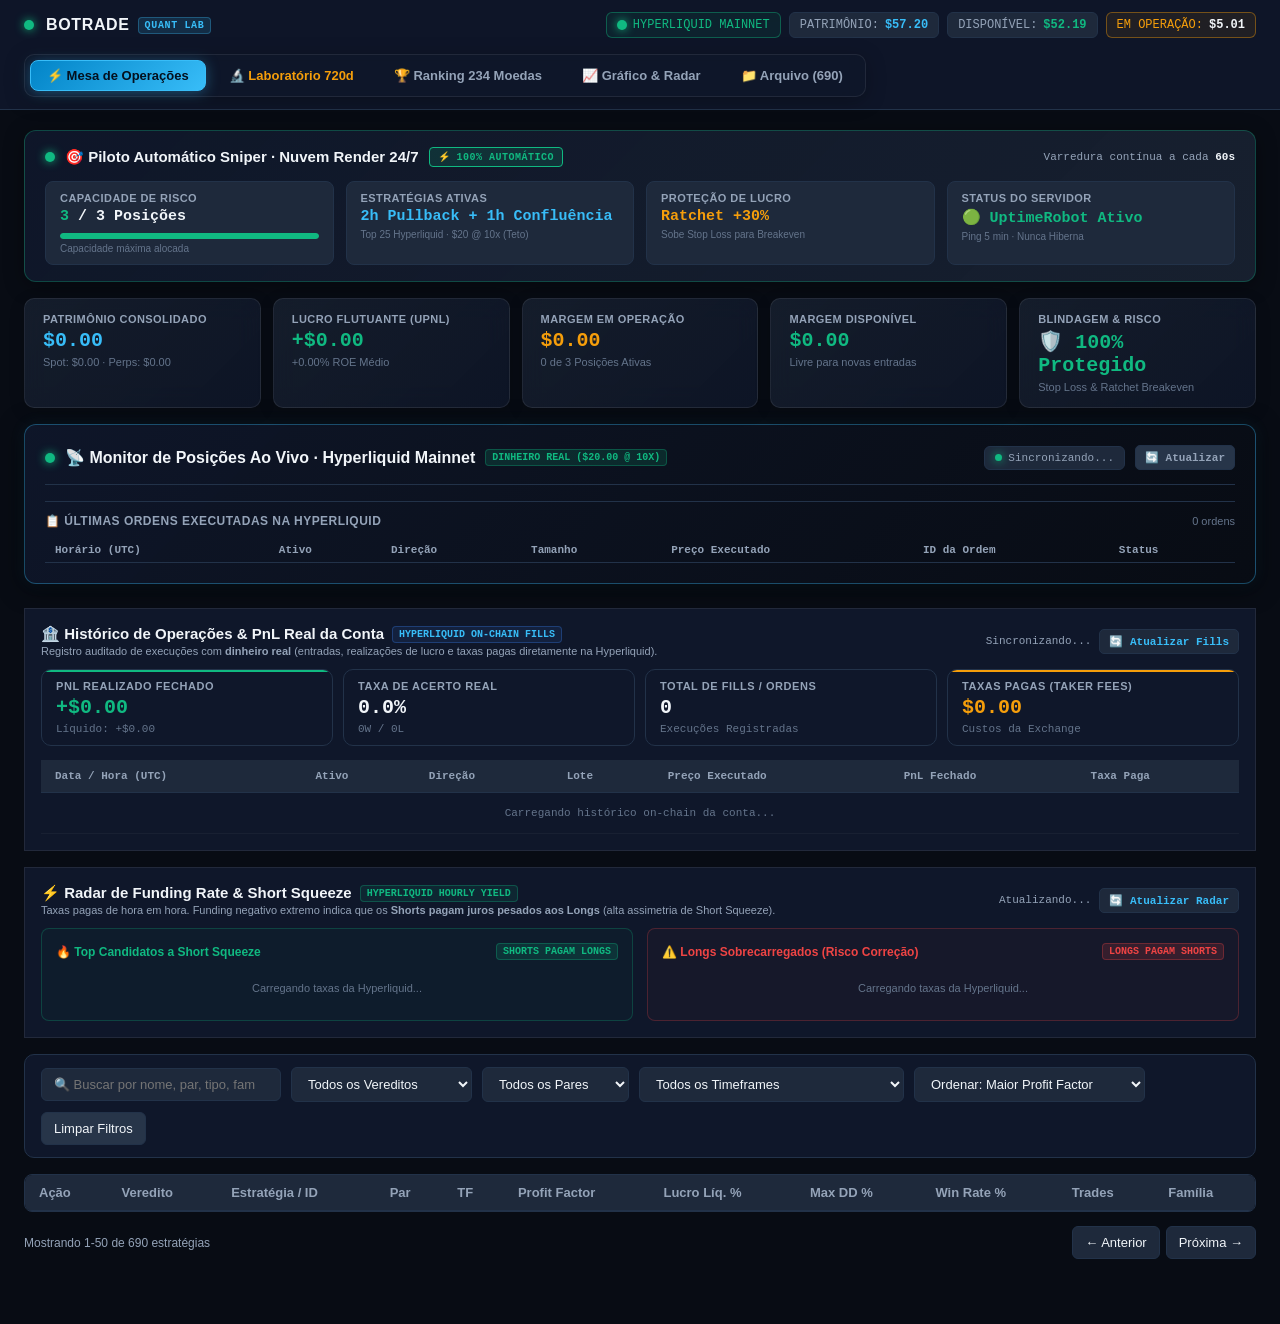
==== commit 49f200f8: "feat: complete desk upgrade with 234-universe miner, low-corr gem discovery, book spread & funding g" ====
--- a/dashboard/index.html
+++ b/dashboard/index.html
@@ -362,32 +362,53 @@
     }
 
     /* CHARTS CONTAINER */
+    .charts-row {
+      display: grid;
+      grid-template-columns: 1fr 1fr;
+      gap: 12px;
+      margin-bottom: 14px;
+    }
+
+    .charts-row.stacked {
+      grid-template-columns: 1fr !important;
+    }
+
+    @media (max-width: 960px) {
+      .charts-row {
+        grid-template-columns: 1fr;
+      }
+    }
+
     .chart-panel {
       background: var(--surface);
       border: 1px solid var(--border);
-      border-radius: 12px;
-      padding: 18px 20px;
-      margin-bottom: 20px;
+      border-radius: 10px;
+      padding: 10px 14px;
+      margin-bottom: 14px;
+    }
+
+    .charts-row .chart-panel {
+      margin-bottom: 0;
     }
 
     .chart-panel-header {
       display: flex;
       justify-content: space-between;
       align-items: center;
-      margin-bottom: 14px;
+      margin-bottom: 8px;
     }
 
     .panel-title {
-      font-size: 14px;
-      font-weight: 600;
+      font-size: 12px;
+      font-weight: 700;
       color: var(--text);
       display: flex;
       align-items: center;
-      gap: 8px;
+      gap: 6px;
     }
 
     .panel-meta {
-      font-size: 12px;
+      font-size: 11px;
       color: var(--muted);
       font-family: var(--mono);
     }
@@ -1743,6 +1764,72 @@
             </thead>
             <tbody id="lm-orders-tbody">
               <!-- Preenchido via JS -->
+            </tbody>
+          </table>
+        </div>
+      </div>
+
+      <!-- ========================================== -->
+      <!-- HISTÓRICO DE FILLS & PNL REAL (HYPERLIQUID)-->
+      <!-- ========================================== -->
+      <div class="card" style="margin-top:16px; margin-bottom:16px; padding:16px; border:1px solid rgba(255,255,255,0.08); background:var(--surface);">
+        <div style="display:flex; justify-content:space-between; align-items:center; flex-wrap:wrap; gap:10px; margin-bottom:12px;">
+          <div>
+            <h3 style="font-size:15px; font-weight:800; display:flex; align-items:center; gap:8px;">
+              <span>🏦 Histórico de Operações & PnL Real da Conta</span>
+              <span class="brand-tag" style="color:var(--blue); border-color:rgba(59,130,246,0.3); background:rgba(59,130,246,0.1);">Hyperliquid On-Chain Fills</span>
+            </h3>
+            <div style="font-size:11px; color:var(--muted); margin-top:2px;">
+              Registro auditado de execuções com <strong>dinheiro real</strong> (entradas, realizações de lucro e taxas pagas diretamente na Hyperliquid).
+            </div>
+          </div>
+          <div style="display:flex; gap:8px; align-items:center;">
+            <span id="user-fills-sync" style="font-size:11px; color:var(--muted); font-family:var(--mono);">Carregando...</span>
+            <button class="quick-pick-btn" onclick="loadUserFills()" style="background:var(--surface2); color:var(--blue); border-color:var(--border); font-size:11px; font-weight:700; cursor:pointer;">
+              🔄 Atualizar Fills
+            </button>
+          </div>
+        </div>
+
+        <!-- Metric Ribbon Real Account -->
+        <div style="display:grid; grid-template-columns:repeat(auto-fit, minmax(160px, 1fr)); gap:10px; margin-bottom:14px;">
+          <div class="metric-card good" style="padding:10px 14px;">
+            <div class="metric-label">PnL Realizado Fechado</div>
+            <div class="metric-value good" id="real-pnl-val">+$0.00</div>
+            <div class="metric-sub" id="real-net-val">Líquido: +$0.00</div>
+          </div>
+          <div class="metric-card" style="padding:10px 14px;">
+            <div class="metric-label">Taxa de Acerto Real</div>
+            <div class="metric-value" id="real-wr-val">0.0%</div>
+            <div class="metric-sub" id="real-wl-val">0W / 0L</div>
+          </div>
+          <div class="metric-card" style="padding:10px 14px;">
+            <div class="metric-label">Total de Fills / Ordens</div>
+            <div class="metric-value" id="real-fills-count">0</div>
+            <div class="metric-sub">Execuções Registradas</div>
+          </div>
+          <div class="metric-card warn" style="padding:10px 14px;">
+            <div class="metric-label">Taxas Pagas (Taker Fees)</div>
+            <div class="metric-value warn" id="real-fees-val">$0.00</div>
+            <div class="metric-sub">Custos da Exchange</div>
+          </div>
+        </div>
+
+        <div style="overflow-x:auto; max-height:320px; overflow-y:auto;">
+          <table class="data-table" style="width:100%; font-size:11px; font-family:var(--mono);">
+            <thead>
+              <tr style="position:sticky; top:0; background:var(--surface2); z-index:2;">
+                <th>Data / Hora (UTC)</th>
+                <th>Ativo</th>
+                <th>Direção</th>
+                <th>Lote</th>
+                <th>Preço Executado</th>
+                <th>PnL Fechado</th>
+                <th>Taxa Paga</th>
+              </tr>
+            </thead>
+            <tbody id="user-fills-tbody">
+              <tr><td colspan="7" style="text-align:center; padding:14px; color:var(--dim);">Carregando histórico on-chain da conta...</td></tr>
             </tbody>
           </table>
         </div>
@@ -2293,23 +2380,39 @@
         </div>
 
         <!-- CHARTS SECTION: EQUITY & UNDERWATER -->
-        <div class="chart-panel">
-          <div class="chart-panel-header">
-            <div class="panel-title">📈 Curva de Patrimônio (Equity Curve)</div>
-            <div class="panel-meta" id="chart-meta">Banca Inicial: $10,000 · Atual: $24,540</div>
-          </div>
-          <div class="svg-container" id="chart-equity-svg">
-            <!-- SVG rendered here -->
+        <div style="display:flex; justify-content:space-between; align-items:center; margin-bottom:8px;">
+          <div style="font-size:11px; font-weight:700; color:var(--muted); text-transform:uppercase; letter-spacing:0.04em;">
+            📊 Análise Visual (Curva de Patrimônio & Rebaixamento)
+          </div>
+          <div style="display:flex; gap:6px;">
+            <button id="btn-toggle-charts-layout" onclick="toggleChartsLayout()" style="background:var(--surface3); border:1px solid var(--border); font-size:11px; padding:3px 9px; border-radius:4px; color:var(--text); cursor:pointer;">
+              📐 Lado a Lado / Empilhado
+            </button>
+            <button id="btn-toggle-charts-vis" onclick="toggleChartsVisibility()" style="background:var(--surface3); border:1px solid var(--border); font-size:11px; padding:3px 9px; border-radius:4px; color:var(--text); cursor:pointer;">
+              👁️ Ocultar Gráficos
+            </button>
           </div>
         </div>
 
-        <div class="chart-panel">
-          <div class="chart-panel-header">
-            <div class="panel-title">🌊 Underwater Drawdown (%)</div>
-            <div class="panel-meta" id="uw-meta">Períodos de Rebaixamento de Capital</div>
-          </div>
-          <div class="svg-container" id="chart-uw-svg">
-            <!-- Underwater SVG rendered here -->
+        <div class="charts-row" id="charts-row-container">
+          <div class="chart-panel">
+            <div class="chart-panel-header">
+              <div class="panel-title">📈 Curva de Patrimônio (Equity Curve)</div>
+              <div class="panel-meta" id="chart-meta">Banca Inicial: $10,000 · Atual: $24,540</div>
+            </div>
+            <div class="svg-container" id="chart-equity-svg">
+              <!-- SVG rendered here -->
+            </div>
+          </div>
+
+          <div class="chart-panel">
+            <div class="chart-panel-header">
+              <div class="panel-title">🌊 Underwater Drawdown (%)</div>
+              <div class="panel-meta" id="uw-meta">Períodos de Rebaixamento de Capital</div>
+            </div>
+            <div class="svg-container" id="chart-uw-svg">
+              <!-- Underwater SVG rendered here -->
+            </div>
           </div>
         </div>
 
@@ -3021,14 +3124,37 @@
       loadPineCode(s.pine_key || s.family);
     }
 
-    // RENDER EQUITY SVG
+    // LAYOUT TOGGLERS FOR CHARTS
+    function toggleChartsLayout() {
+      const container = $("charts-row-container");
+      const btn = $("btn-toggle-charts-layout");
+      if (!container) return;
+      container.classList.toggle("stacked");
+      const isStacked = container.classList.contains("stacked");
+      if (btn) btn.textContent = isStacked ? "📐 Layout: Empilhado" : "📐 Layout: Lado a Lado";
+    }
+
+    function toggleChartsVisibility() {
+      const container = $("charts-row-container");
+      const btn = $("btn-toggle-charts-vis");
+      if (!container) return;
+      if (container.style.display === "none") {
+        container.style.display = "";
+        if (btn) btn.textContent = "👁️ Ocultar Gráficos";
+      } else {
+        container.style.display = "none";
+        if (btn) btn.textContent = "👁️ Mostrar Gráficos";
+      }
+    }
+
+    // RENDER EQUITY SVG (COMPACT & RESPONSIVE)
     function renderEquitySVG(eqPoints) {
       if (!eqPoints || eqPoints.length < 2) {
         $("chart-equity-svg").innerHTML = '<div class="empty-state">Pontos insuficientes para traçar curva.</div>';
         return;
       }
 
-      const W = 1200, H = 340, ML = 70, MR = 24, MT = 20, MB = 40;
+      const W = 900, H = 190, ML = 62, MR = 16, MT = 14, MB = 26;
       const iw = W - ML - MR, ih = H - MT - MB;
 
       const t0 = eqPoints[0][0], t1 = eqPoints[eqPoints.length - 1][0];
@@ -3046,18 +3172,18 @@
 
       // Grid lines
       let gridSvg = "";
+      for (let i = 0; i <= 3; i++) {
+        const val = minE + (maxE - minE) * (i / 3);
+        const y = Y(val);
+        gridSvg += `<line x1="${ML}" y1="${y}" x2="${W - MR}" y2="${y}" stroke="#1e293b" stroke-dasharray="3 3" stroke-width="1"/>`;
+        gridSvg += `<text x="${ML - 8}" y="${y + 3.5}" fill="#64748b" font-size="10" text-anchor="end" font-family="monospace">$${Math.round(val).toLocaleString()}</text>`;
+      }
+
+      // Time ticks
       for (let i = 0; i <= 4; i++) {
-        const val = minE + (maxE - minE) * (i / 4);
-        const y = Y(val);
-        gridSvg += `<line x1="${ML}" y1="${y}" x2="${W - MR}" y2="${y}" stroke="#1e293b" stroke-dasharray="4 4" stroke-width="1"/>`;
-        gridSvg += `<text x="${ML - 10}" y="${y + 4}" fill="#64748b" font-size="11" text-anchor="end" font-family="monospace">$${Math.round(val).toLocaleString()}</text>`;
-      }
-
-      // Time ticks
-      for (let i = 0; i <= 5; i++) {
-        const t = t0 + (t1 - t0) * (i / 5);
+        const t = t0 + (t1 - t0) * (i / 4);
         const x = X(t);
-        gridSvg += `<text x="${x}" y="${H - 12}" fill="#64748b" font-size="11" text-anchor="${i === 0 ? "start" : i === 5 ? "end" : "middle"}" font-family="monospace">${fmtDate(t)}</text>`;
+        gridSvg += `<text x="${x}" y="${H - 8}" fill="#64748b" font-size="10" text-anchor="${i === 0 ? "start" : i === 4 ? "end" : "middle"}" font-family="monospace">${fmtDate(t)}</text>`;
       }
 
       // Path
@@ -3076,19 +3202,19 @@
           </defs>
           ${gridSvg}
           <path d="${areaData}" fill="url(#eqGlow)"/>
-          <path d="${pathData}" fill="none" stroke="#10b981" stroke-width="2.5" stroke-linecap="round"/>
+          <path d="${pathData}" fill="none" stroke="#10b981" stroke-width="2" stroke-linecap="round"/>
         </svg>
       `;
     }
 
-    // RENDER UNDERWATER SVG
+    // RENDER UNDERWATER SVG (COMPACT & RESPONSIVE)
     function renderUnderwaterSVG(eqPoints) {
       if (!eqPoints || eqPoints.length < 2) {
         $("chart-uw-svg").innerHTML = '<div class="empty-state">Sem dados de drawdown.</div>';
         return;
       }
 
-      const W = 1200, H = 160, ML = 70, MR = 24, MT = 12, MB = 30;
+      const W = 900, H = 190, ML = 62, MR = 16, MT = 14, MB = 26;
       const iw = W - ML - MR, ih = H - MT - MB;
 
       const t0 = eqPoints[0][0], t1 = eqPoints[eqPoints.length - 1][0];
@@ -3110,8 +3236,14 @@
       for (let i = 0; i <= 2; i++) {
         const val = minDD * (i / 2);
         const y = Y(val);
-        gridSvg += `<line x1="${ML}" y1="${y}" x2="${W - MR}" y2="${y}" stroke="#1e293b" stroke-width="1"/>`;
-        gridSvg += `<text x="${ML - 10}" y="${y + 4}" fill="#64748b" font-size="11" text-anchor="end" font-family="monospace">${val.toFixed(1)}%</text>`;
+        gridSvg += `<line x1="${ML}" y1="${y}" x2="${W - MR}" y2="${y}" stroke="#1e293b" stroke-dasharray="3 3" stroke-width="1"/>`;
+        gridSvg += `<text x="${ML - 8}" y="${y + 3.5}" fill="#64748b" font-size="10" text-anchor="end" font-family="monospace">${val.toFixed(1)}%</text>`;
+      }
+
+      for (let i = 0; i <= 4; i++) {
+        const t = t0 + (t1 - t0) * (i / 4);
+        const x = X(t);
+        gridSvg += `<text x="${x}" y="${H - 8}" fill="#64748b" font-size="10" text-anchor="${i === 0 ? "start" : i === 4 ? "end" : "middle"}" font-family="monospace">${fmtDate(t)}</text>`;
       }
 
       const pathData = dds.map((d, i) => (i ? "L" : "M") + X(d[0]).toFixed(1) + " " + Y(d[1]).toFixed(1)).join("");
@@ -3122,7 +3254,7 @@
       $("chart-uw-svg").innerHTML = `
         <svg viewBox="0 0 ${W} ${H}" xmlns="http://www.w3.org/2000/svg">
           ${gridSvg}
-          <path d="${areaData}" fill="rgba(239, 68, 68, 0.18)"/>
+          <path d="${areaData}" fill="rgba(239, 68, 68, 0.2)"/>
           <path d="${pathData}" fill="none" stroke="#ef4444" stroke-width="1.8"/>
         </svg>
       `;
@@ -4786,6 +4918,69 @@
     };
 
     // ==========================================
+    // ON-CHAIN REAL USER FILLS (HYPERLIQUID)
+    // ==========================================
+    window.loadUserFills = async function() {
+      const syncEl = $("user-fills-sync");
+      if (syncEl) syncEl.textContent = "Sincronizando...";
+      try {
+        const res = await fetch("/api/user_fills?t=" + Date.now());
+        if (!res.ok) return;
+        const data = await res.json();
+        if (data.status !== "ok") return;
+
+        if (syncEl) syncEl.textContent = `Ao Vivo: ${new Date().toLocaleTimeString()}`;
+
+        const pnl = data.total_realized_pnl_usd || 0;
+        const net = data.net_realized_usd || 0;
+        const fees = data.total_fees_paid_usd || 0;
+        const sign = pnl >= 0 ? "+" : "";
+        const netSign = net >= 0 ? "+" : "";
+
+        if ($("real-pnl-val")) {
+          $("real-pnl-val").textContent = `${sign}$${pnl.toFixed(2)}`;
+          $("real-pnl-val").className = "metric-value " + (pnl >= 0 ? "good" : "bad");
+        }
+        if ($("real-net-val")) $("real-net-val").textContent = `Líquido: ${netSign}$${net.toFixed(2)}`;
+        if ($("real-wr-val")) $("real-wr-val").textContent = `${data.win_rate_pct.toFixed(1)}%`;
+        if ($("real-wl-val")) $("real-wl-val").textContent = `${data.win_trades}W / ${data.loss_trades}L`;
+        if ($("real-fills-count")) $("real-fills-count").textContent = `${data.total_fills} ordens (${data.closed_trades_count} fechamentos)`;
+        if ($("real-fees-val")) $("real-fees-val").textContent = `-$${fees.toFixed(2)}`;
+
+        const tbody = $("user-fills-tbody");
+        if (tbody) {
+          const fills = data.fills || [];
+          if (fills.length === 0) {
+            tbody.innerHTML = `<tr><td colspan="7" style="text-align:center; color:var(--dim); padding:16px;">Nenhum fill registrado ainda.</td></tr>`;
+          } else {
+            tbody.innerHTML = fills.map(f => {
+              const cpnl = f.closed_pnl || 0;
+              const cpnlSign = cpnl > 0 ? "+" : "";
+              const cpnlColor = cpnl > 0 ? "var(--green)" : (cpnl < 0 ? "var(--red)" : "var(--muted)");
+              const cpnlText = cpnl !== 0 ? `<strong style="color:${cpnlColor};">${cpnlSign}$${cpnl.toFixed(4)}</strong>` : "—";
+              const dirColor = f.side === "B" ? "var(--green)" : "var(--red)";
+              const dirText = f.dir || (f.side === "B" ? "Comprar (Long)" : "Vender (Short)");
+
+              return `
+                <tr>
+                  <td>${f.time_str}</td>
+                  <td><strong>${f.coin}</strong></td>
+                  <td style="color:${dirColor}; font-weight:600;">${dirText}</td>
+                  <td>${f.size} ${f.coin}</td>
+                  <td>$${f.price.toFixed(4)}</td>
+                  <td>${cpnlText}</td>
+                  <td style="color:var(--dim);">$${f.fee.toFixed(4)}</td>
+                </tr>
+              `;
+            }).join("");
+          }
+        }
+      } catch (err) {
+        if (syncEl) syncEl.textContent = "Erro de conexão";
+      }
+    };
+
+    // ==========================================
     // HYPERLIQUID FUNDING & SQUEEZE RADAR
     // ==========================================
     window.loadFundingRadar = async function() {
@@ -5565,6 +5760,10 @@
     loadFundingRadar();
     setInterval(loadFundingRadar, 45000);
 
+    // Start On-chain User Fills polling
+    loadUserFills();
+    setInterval(loadUserFills, 30000);
+
     // Auto-load Mass Universe Scanner Leaderboard
     loadUniverseScannerLeaderboard(false);
 
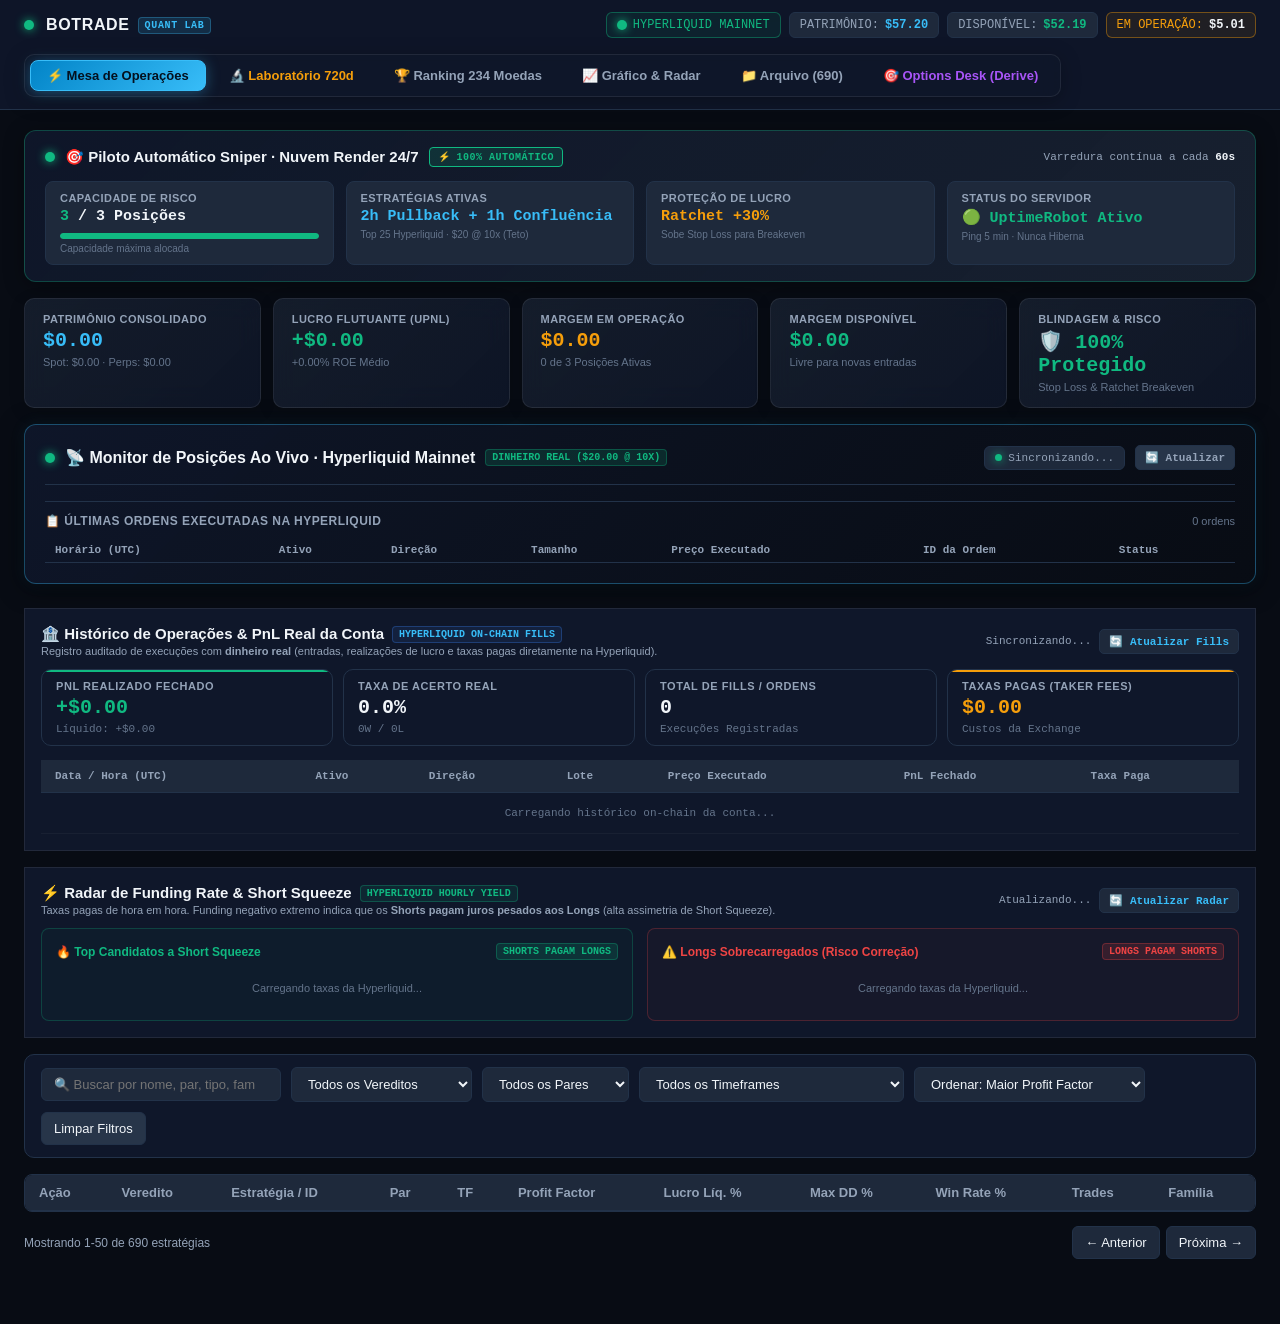
==== commit 3d8b16e8: "feat: deploy Options Desk 24/7 Derive.xyz auto-roll and quant matrix to Render cloud" ====
--- a/dashboard/index.html
+++ b/dashboard/index.html
@@ -1,5772 +1,5773 @@
-<!DOCTYPE html>
-<html lang="pt-BR">
-<head>
-  <meta charset="utf-8" />
-  <meta name="viewport" content="width=device-width, initial-scale=1" />
-  <title>botrade · Quant Lab & Mission Control</title>
-  <style>
-    :root {
-      color-scheme: dark;
-      --bg: #080c14;
-      --surface: #0f172a;
-      --surface2: #1e293b;
-      --surface3: #273549;
-      --border: #223249;
-      --text: #f1f5f9;
-      --muted: #94a3b8;
-      --dim: #64748b;
-      --green: #10b981;
-      --green-glow: rgba(16, 185, 129, 0.25);
-      --red: #ef4444;
-      --red-glow: rgba(239, 68, 68, 0.25);
-      --blue: #38bdf8;
-      --amber: #f59e0b;
-      --purple: #a855f7;
-      --mono: ui-monospace, SFMono-Regular, Menlo, Monaco, Consolas, monospace;
-    }
-
-    * { box-sizing: border-box; margin: 0; padding: 0; }
-
-    body {
-      background: var(--bg);
-      color: var(--text);
-      font-family: -apple-system, BlinkMacSystemFont, "Segoe UI", Roboto, "Helvetica Neue", Arial, sans-serif;
-      min-height: 100vh;
-      display: flex;
-      flex-direction: column;
-      overflow-x: hidden;
-    }
-
-    /* HEADER */
-    header {
-      position: sticky;
-      top: 0;
-      z-index: 50;
-      background: rgba(15, 23, 42, 0.95);
-      backdrop-filter: blur(12px);
-      border-bottom: 1px solid var(--border);
-      padding: 12px 24px;
-    }
-
-    .header-content {
-      max-width: 1600px;
-      margin: 0 auto;
-      display: flex;
-      align-items: center;
-      justify-content: space-between;
-      gap: 16px;
-      flex-wrap: wrap;
-    }
-
-    .brand-section {
-      display: flex;
-      align-items: center;
-      gap: 12px;
-    }
-
-    .status-dot {
-      width: 10px;
-      height: 10px;
-      border-radius: 50%;
-      background: var(--green);
-      box-shadow: 0 0 10px var(--green);
-      animation: pulse 2s infinite ease-in-out;
-    }
-
-    @keyframes pulse {
-      0%, 100% { opacity: 1; transform: scale(1); }
-      50% { opacity: 0.4; transform: scale(0.9); }
-    }
-
-    .brand-title {
-      font-size: 16px;
-      font-weight: 700;
-      letter-spacing: 0.04em;
-      display: flex;
-      align-items: center;
-      gap: 8px;
-    }
-
-    .brand-tag {
-      font-size: 10px;
-      background: rgba(56, 189, 248, 0.15);
-      color: var(--blue);
-      border: 1px solid rgba(56, 189, 248, 0.3);
-      padding: 2px 6px;
-      border-radius: 4px;
-      font-family: var(--mono);
-      text-transform: uppercase;
-    }
-
-    /* TOP STATS PILLS */
-    .top-stats {
-      display: flex;
-      align-items: center;
-      gap: 8px;
-      flex-wrap: wrap;
-    }
-
-    .pill {
-      background: var(--surface2);
-      border: 1px solid var(--border);
-      border-radius: 6px;
-      padding: 5px 10px;
-      font-size: 12px;
-      font-family: var(--mono);
-      color: var(--muted);
-      display: flex;
-      align-items: center;
-      gap: 6px;
-    }
-
-    .pill strong {
-      color: var(--text);
-    }
-
-    .pill.pill-green {
-      border-color: rgba(16, 185, 129, 0.4);
-      background: rgba(16, 185, 129, 0.08);
-      color: var(--green);
-    }
-
-    .pill.pill-amber {
-      border-color: rgba(245, 158, 11, 0.4);
-      background: rgba(245, 158, 11, 0.08);
-      color: var(--amber);
-    }
-
-    /* TABS */
-    .nav-tabs {
-      display: flex;
-      gap: 6px;
-      background: rgba(15, 23, 42, 0.75);
-      backdrop-filter: blur(12px);
-      padding: 5px;
-      border-radius: 10px;
-      border: 1px solid rgba(255, 255, 255, 0.08);
-      box-shadow: 0 4px 20px rgba(0, 0, 0, 0.25);
-    }
-
-    .nav-tab {
-      background: transparent;
-      border: 1px solid transparent;
-      color: #94a3b8;
-      padding: 7px 16px;
-      font-size: 13px;
-      font-weight: 600;
-      border-radius: 8px;
-      cursor: pointer;
-      transition: all 0.2s cubic-bezier(0.16, 1, 0.3, 1);
-      display: inline-flex;
-      align-items: center;
-      gap: 6px;
-      white-space: nowrap;
-    }
-
-    .nav-tab:hover {
-      color: #f8fafc;
-      background: rgba(255, 255, 255, 0.05);
-      border-color: rgba(255, 255, 255, 0.08);
-    }
-
-    .nav-tab.active {
-      background: linear-gradient(135deg, #0284c7 0%, #38bdf8 100%);
-      color: #04101e;
-      font-weight: 700;
-      border-color: #38bdf8;
-      box-shadow: 0 2px 14px rgba(56, 189, 248, 0.35);
-    }
-
-    /* MAIN CONTAINER */
-    main {
-      flex: 1;
-      max-width: 1600px;
-      width: 100%;
-      margin: 0 auto;
-      padding: 20px 24px 60px;
-    }
-
-    .tab-view {
-      display: none;
-    }
-
-    .tab-view.active {
-      display: block;
-    }
-
-    /* COCKPIT HERO STRATEGY SELECTOR */
-    .cockpit-header {
-      background: linear-gradient(135deg, rgba(30, 41, 59, 0.7) 0%, rgba(15, 23, 42, 0.9) 100%);
-      border: 1px solid var(--border);
-      border-radius: 12px;
-      padding: 18px 24px;
-      margin-bottom: 20px;
-      display: flex;
-      flex-wrap: wrap;
-      align-items: center;
-      justify-content: space-between;
-      gap: 16px;
-    }
-
-    .strat-select-group {
-      display: flex;
-      align-items: center;
-      gap: 12px;
-      flex-wrap: wrap;
-    }
-
-    .select-label {
-      font-size: 13px;
-      color: var(--muted);
-      font-weight: 500;
-    }
-
-    select, input, button {
-      background: var(--surface2);
-      border: 1px solid var(--border);
-      color: var(--text);
-      padding: 8px 12px;
-      border-radius: 6px;
-      font-size: 13px;
-      outline: none;
-    }
-
-    select:focus, input:focus {
-      border-color: var(--blue);
-    }
-
-    .quick-pick-btn {
-      font-size: 11px;
-      padding: 5px 9px;
-      background: var(--surface3);
-      border: 1px solid var(--border);
-      color: var(--muted);
-      cursor: pointer;
-      border-radius: 5px;
-      font-family: var(--mono);
-      transition: all 0.15s;
-    }
-
-    .quick-pick-btn:hover {
-      color: var(--text);
-      border-color: var(--blue);
-    }
-
-    .quick-pick-btn.active {
-      border-color: var(--green);
-      color: var(--green);
-      background: rgba(16, 185, 129, 0.1);
-    }
-
-    /* STRATEGY ACTIVE INFO */
-    .strat-identity {
-      display: flex;
-      align-items: baseline;
-      gap: 12px;
-      flex-wrap: wrap;
-      margin-top: 6px;
-    }
-
-    .strat-name {
-      font-size: 20px;
-      font-weight: 700;
-      color: var(--text);
-    }
-
-    .strat-badge {
-      font-size: 11px;
-      font-weight: 700;
-      padding: 3px 8px;
-      border-radius: 4px;
-      text-transform: uppercase;
-      font-family: var(--mono);
-    }
-
-    .badge-Candidate {
-      background: rgba(16, 185, 129, 0.15);
-      color: var(--green);
-      border: 1px solid var(--green);
-    }
-
-    .badge-Incubate {
-      background: rgba(245, 158, 11, 0.15);
-      color: var(--amber);
-      border: 1px solid var(--amber);
-    }
-
-    .badge-Watchlist {
-      background: rgba(56, 189, 248, 0.15);
-      color: var(--blue);
-      border: 1px solid var(--blue);
-    }
-
-    .badge-Reject {
-      background: rgba(239, 68, 68, 0.15);
-      color: var(--red);
-      border: 1px solid var(--red);
-    }
-
-    /* STATS METRIC GRID */
-    .metric-grid {
-      display: grid;
-      grid-template-columns: repeat(auto-fit, minmax(140px, 1fr));
-      gap: 12px;
-      margin-bottom: 20px;
-    }
-
-    .metric-card {
-      background: var(--surface);
-      border: 1px solid var(--border);
-      border-radius: 10px;
-      padding: 14px 16px;
-      display: flex;
-      flex-direction: column;
-      gap: 4px;
-      position: relative;
-      overflow: hidden;
-    }
-
-    .metric-card::before {
-      content: '';
-      position: absolute;
-      top: 0; left: 0; right: 0; height: 2px;
-      background: transparent;
-    }
-
-    .metric-card.good::before { background: var(--green); }
-    .metric-card.warn::before { background: var(--amber); }
-    .metric-card.bad::before { background: var(--red); }
-
-    .metric-label {
-      font-size: 11px;
-      color: var(--muted);
-      text-transform: uppercase;
-      letter-spacing: 0.05em;
-      font-weight: 600;
-    }
-
-    .metric-value {
-      font-size: 20px;
-      font-weight: 700;
-      font-family: var(--mono);
-    }
-
-    .metric-value.good { color: var(--green); }
-    .metric-value.warn { color: var(--amber); }
-    .metric-value.bad { color: var(--red); }
-
-    .metric-sub {
-      font-size: 11px;
-      color: var(--dim);
-      font-family: var(--mono);
-    }
-
-    /* CHARTS CONTAINER */
-    .charts-row {
-      display: grid;
-      grid-template-columns: 1fr 1fr;
-      gap: 12px;
-      margin-bottom: 14px;
-    }
-
-    .charts-row.stacked {
-      grid-template-columns: 1fr !important;
-    }
-
-    @media (max-width: 960px) {
-      .charts-row {
-        grid-template-columns: 1fr;
-      }
-    }
-
-    .chart-panel {
-      background: var(--surface);
-      border: 1px solid var(--border);
-      border-radius: 10px;
-      padding: 10px 14px;
-      margin-bottom: 14px;
-    }
-
-    .charts-row .chart-panel {
-      margin-bottom: 0;
-    }
-
-    .chart-panel-header {
-      display: flex;
-      justify-content: space-between;
-      align-items: center;
-      margin-bottom: 8px;
-    }
-
-    .panel-title {
-      font-size: 12px;
-      font-weight: 700;
-      color: var(--text);
-      display: flex;
-      align-items: center;
-      gap: 6px;
-    }
-
-    .panel-meta {
-      font-size: 11px;
-      color: var(--muted);
-      font-family: var(--mono);
-    }
-
-    .svg-container {
-      width: 100%;
-      overflow: hidden;
-    }
-
-    svg {
-      width: 100%;
-      height: auto;
-      display: block;
-    }
-
-    /* MONTHLY HEATMAP */
-    .monthly-grid {
-      overflow-x: auto;
-      margin-top: 10px;
-    }
-
-    table.heatmap-table {
-      width: 100%;
-      border-collapse: collapse;
-      font-family: var(--mono);
-      font-size: 12px;
-      text-align: center;
-    }
-
-    table.heatmap-table th, table.heatmap-table td {
-      padding: 6px 8px;
-      border: 1px solid rgba(255,255,255,0.06);
-    }
-
-    table.heatmap-table th {
-      background: var(--surface2);
-      color: var(--muted);
-      font-weight: 600;
-    }
-
-    table.heatmap-table td.year-label {
-      font-weight: 700;
-      background: var(--surface2);
-      color: var(--text);
-    }
-
-    /* POSITIONS & TRADES TABLE */
-    .positions-panel {
-      background: var(--surface);
-      border: 1px solid var(--border);
-      border-radius: 12px;
-      padding: 18px 20px;
-      margin-bottom: 24px;
-    }
-
-    .positions-toolbar {
-      display: flex;
-      justify-content: space-between;
-      align-items: center;
-      flex-wrap: wrap;
-      gap: 12px;
-      margin-bottom: 14px;
-    }
-
-    .trade-filter-btns {
-      display: flex;
-      gap: 6px;
-      flex-wrap: wrap;
-    }
-
-    .trade-filter-btn {
-      font-size: 12px;
-      padding: 5px 10px;
-      background: var(--surface2);
-      border: 1px solid var(--border);
-      color: var(--muted);
-      border-radius: 5px;
-      cursor: pointer;
-      transition: all 0.15s;
-    }
-
-    .trade-filter-btn.active {
-      background: var(--surface3);
-      color: var(--text);
-      border-color: var(--blue);
-    }
-
-    .table-responsive {
-      overflow-x: auto;
-      border-radius: 8px;
-      border: 1px solid var(--border);
-    }
-
-    table.data-table {
-      width: 100%;
-      border-collapse: collapse;
-      font-size: 13px;
-      text-align: left;
-    }
-
-    table.data-table th {
-      background: var(--surface2);
-      color: var(--muted);
-      font-weight: 600;
-      padding: 10px 14px;
-      border-bottom: 1px solid var(--border);
-      white-space: nowrap;
-    }
-
-    table.data-table td {
-      padding: 9px 14px;
-      border-bottom: 1px solid rgba(255,255,255,0.04);
-      white-space: nowrap;
-      font-family: var(--mono);
-    }
-
-    table.data-table tr:hover {
-      background: rgba(255,255,255,0.02);
-    }
-
-    .badge-pos {
-      display: inline-block;
-      padding: 2px 7px;
-      border-radius: 4px;
-      font-size: 11px;
-      font-weight: 700;
-    }
-
-    .badge-long {
-      background: rgba(16, 185, 129, 0.15);
-      color: var(--green);
-      border: 1px solid rgba(16, 185, 129, 0.3);
-    }
-
-    .badge-short {
-      background: rgba(239, 68, 68, 0.15);
-      color: var(--red);
-      border: 1px solid rgba(239, 68, 68, 0.3);
-    }
-
-    .badge-reason {
-      font-size: 10px;
-      padding: 2px 6px;
-      border-radius: 3px;
-      background: var(--surface3);
-      color: var(--muted);
-    }
-
-    .badge-reason.tp {
-      background: rgba(16, 185, 129, 0.15);
-      color: var(--green);
-    }
-
-    .badge-reason.sl {
-      background: rgba(239, 68, 68, 0.15);
-      color: var(--red);
-    }
-
-    /* ALL STRATEGIES TABLE VIEW */
-    .filter-bar {
-      display: flex;
-      flex-wrap: wrap;
-      gap: 10px;
-      align-items: center;
-      margin-bottom: 16px;
-      background: var(--surface);
-      border: 1px solid var(--border);
-      padding: 12px 16px;
-      border-radius: 10px;
-    }
-
-    .pagination-bar {
-      display: flex;
-      justify-content: space-between;
-      align-items: center;
-      margin-top: 14px;
-      font-size: 12px;
-      color: var(--muted);
-    }
-
-    .pagination-btns {
-      display: flex;
-      gap: 6px;
-    }
-
-    /* EMPTY STATE */
-    .empty-state {
-      padding: 40px;
-      text-align: center;
-      color: var(--muted);
-      font-size: 14px;
-    }
-
-    /* PINE SCRIPT VIEW */
-    .pine-box {
-      background: #020617;
-      border: 1px solid var(--border);
-      border-radius: 8px;
-      padding: 16px;
-      font-family: var(--mono);
-      font-size: 12px;
-      white-space: pre-wrap;
-      overflow-x: auto;
-      max-height: 600px;
-      line-height: 1.5;
-    }
-
-    /* UTILS */
-    .good { color: var(--green); }
-    .bad { color: var(--red); }
-    .muted { color: var(--muted); }
-  
-    
-    /* RAIO-X DO ATIVO & MATRIZ DE CONFLUÊNCIA */
-    .xray-panel {
-      background: linear-gradient(135deg, rgba(20, 30, 48, 0.9) 0%, rgba(15, 23, 42, 0.95) 100%);
-      border: 1px solid rgba(56, 189, 248, 0.25);
-      border-radius: 14px;
-      padding: 22px 24px;
-      margin-bottom: 24px;
-      box-shadow: 0 8px 32px rgba(0, 0, 0, 0.45);
-    }
-
-    .xray-top-bar {
-      display: flex;
-      justify-content: space-between;
-      align-items: center;
-      flex-wrap: wrap;
-      gap: 16px;
-      padding-bottom: 18px;
-      border-bottom: 1px solid var(--border);
-      margin-bottom: 20px;
-    }
-
-    .xray-selector-group {
-      display: flex;
-      align-items: center;
-      gap: 12px;
-      flex-wrap: wrap;
-    }
-
-    .xray-select {
-      background: var(--surface2);
-      border: 1px solid var(--blue);
-      color: var(--text);
-      font-size: 14px;
-      font-weight: 700;
-      padding: 9px 16px;
-      border-radius: 8px;
-      outline: none;
-      min-width: 220px;
-      cursor: pointer;
-    }
-
-    .xray-asset-title {
-      display: flex;
-      align-items: baseline;
-      gap: 12px;
-    }
-
-    .xray-asset-name {
-      font-size: 22px;
-      font-weight: 800;
-      letter-spacing: -0.01em;
-      color: var(--text);
-    }
-
-    .xray-asset-price {
-      font-size: 22px;
-      font-weight: 800;
-      font-family: var(--mono);
-      color: var(--blue);
-    }
-
-    /* THERMOMETER & CONFLUENCE GAUGE */
-    .confluence-header {
-      display: grid;
-      grid-template-columns: 2fr 1fr;
-      gap: 20px;
-      margin-bottom: 22px;
-    }
-
-    @media (max-width: 900px) {
-      .confluence-header { grid-template-columns: 1fr; }
-    }
-
-    .confluence-gauge-box {
-      background: var(--surface);
-      border: 1px solid var(--border);
-      border-radius: 10px;
-      padding: 16px 20px;
-      display: flex;
-      flex-direction: column;
-      justify-content: space-between;
-      gap: 12px;
-    }
-
-    .confluence-progress-track {
-      background: var(--surface3);
-      height: 14px;
-      border-radius: 7px;
-      overflow: hidden;
-      position: relative;
-    }
-
-    .confluence-progress-fill {
-      height: 100%;
-      width: 0%;
-      border-radius: 7px;
-      transition: width 0.6s cubic-bezier(0.4, 0, 0.2, 1), background 0.4s;
-    }
-
-    .gauge-green { background: linear-gradient(90deg, #10b981 0%, #34d399 100%); box-shadow: 0 0 12px rgba(16, 185, 129, 0.4); }
-    .gauge-yellow { background: linear-gradient(90deg, #f59e0b 0%, #fbbf24 100%); }
-    .gauge-red { background: linear-gradient(90deg, #ef4444 0%, #f87171 100%); }
-
-    .confluence-score-box {
-      background: var(--surface);
-      border: 1px solid var(--border);
-      border-radius: 10px;
-      padding: 16px;
-      text-align: center;
-      display: flex;
-      flex-direction: column;
-      justify-content: center;
-      align-items: center;
-      gap: 6px;
-    }
-
-    .confluence-number {
-      font-size: 32px;
-      font-weight: 900;
-      font-family: var(--mono);
-    }
-
-    /* 6 PILLARS GRID */
-    .pillars-grid {
-      display: grid;
-      grid-template-columns: repeat(auto-fit, minmax(180px, 1fr));
-      gap: 12px;
-      margin-bottom: 22px;
-    }
-
-    .pillar-card {
-      background: var(--surface);
-      border: 1px solid var(--border);
-      border-radius: 8px;
-      padding: 12px 14px;
-      display: flex;
-      flex-direction: column;
-      gap: 6px;
-      transition: border-color 0.2s;
-    }
-
-    .pillar-card.ok {
-      border-color: rgba(16, 185, 129, 0.5);
-      background: rgba(16, 185, 129, 0.04);
-    }
-
-    .pillar-card.fail {
-      border-color: rgba(239, 68, 68, 0.35);
-      background: rgba(239, 68, 68, 0.03);
-    }
-
-    .pillar-name {
-      font-size: 11px;
-      color: var(--muted);
-      text-transform: uppercase;
-      letter-spacing: 0.04em;
-      font-weight: 600;
-    }
-
-    .pillar-status {
-      font-size: 13px;
-      font-weight: 700;
-      display: flex;
-      align-items: center;
-      gap: 6px;
-    }
-
-    .pillar-detail {
-      font-size: 11px;
-      font-family: var(--mono);
-      color: var(--dim);
-    }
-
-    /* RISK MANAGEMENT CALCULATOR */
-    .risk-panel {
-      background: var(--surface2);
-      border: 1px solid var(--border);
-      border-radius: 10px;
-      padding: 18px 20px;
-      margin-bottom: 22px;
-    }
-
-    .risk-grid {
-      display: grid;
-      grid-template-columns: repeat(auto-fit, minmax(170px, 1fr));
-      gap: 14px;
-      margin-top: 14px;
-    }
-
-    .risk-item {
-      background: var(--surface);
-      border: 1px solid var(--border);
-      border-radius: 8px;
-      padding: 12px;
-      text-align: center;
-    }
-
-    .risk-label {
-      font-size: 11px;
-      color: var(--muted);
-      text-transform: uppercase;
-      font-weight: 600;
-      margin-bottom: 4px;
-    }
-
-    .risk-val {
-      font-size: 18px;
-      font-weight: 800;
-      font-family: var(--mono);
-    }
-
-    .risk-sub {
-      font-size: 11px;
-      font-family: var(--mono);
-      margin-top: 3px;
-    }
-
-    /* SIMULADOR DE RISCO INTERATIVO */
-    .sim-controls-card {
-      background: var(--surface);
-      border: 1px solid rgba(56, 189, 248, 0.25);
-      border-radius: 10px;
-      padding: 16px;
-      margin-top: 14px;
-      margin-bottom: 14px;
-    }
-
-    .sim-range-input {
-      -webkit-appearance: none;
-      width: 100%;
-      height: 6px;
-      border-radius: 3px;
-      background: var(--surface3);
-      outline: none;
-      cursor: pointer;
-    }
-
-    .sim-range-input::-webkit-slider-thumb {
-      -webkit-appearance: none;
-      appearance: none;
-      width: 18px;
-      height: 18px;
-      border-radius: 50%;
-      background: var(--blue);
-      cursor: pointer;
-      box-shadow: 0 0 10px rgba(56, 189, 248, 0.6);
-      transition: transform 0.1s;
-    }
-
-    .sim-range-input::-webkit-slider-thumb:hover {
-      transform: scale(1.2);
-    }
-
-    .quick-sim-btn {
-      background: var(--surface2);
-      border: 1px solid var(--border);
-      color: var(--muted);
-      font-size: 11px;
-      font-family: var(--mono);
-      font-weight: 700;
-      padding: 4px 10px;
-      border-radius: 4px;
-      cursor: pointer;
-      transition: all 0.15s;
-    }
-
-    .quick-sim-btn:hover {
-      border-color: var(--blue);
-      color: var(--text);
-    }
-
-    .quick-sim-btn.active {
-      background: rgba(56, 189, 248, 0.18);
-      border-color: var(--blue);
-      color: var(--blue);
-    }
-
-    /* RÉGUA VISUAL DE PREÇOS (LEVEL SCALE) */
-    .level-scale-container {
-      background: var(--surface);
-      border: 1px solid var(--border);
-      border-radius: 8px;
-      padding: 12px 14px;
-      margin-top: 14px;
-    }
-
-    .level-scale-track {
-      height: 10px;
-      border-radius: 5px;
-      display: flex;
-      gap: 3px;
-      background: var(--surface3);
-      overflow: hidden;
-      margin: 8px 0;
-    }
-
-    .scale-segment {
-      height: 100%;
-      border-radius: 3px;
-    }
-
-    .scale-sl { width: 22%; background: linear-gradient(90deg, #ef4444 0%, #dc2626 100%); }
-    .scale-tp1 { width: 24%; background: linear-gradient(90deg, #10b981 0%, #059669 100%); }
-    .scale-tp2 { width: 26%; background: linear-gradient(90deg, #38bdf8 0%, #0284c7 100%); }
-    .scale-tp3 { width: 28%; background: linear-gradient(90deg, #a855f7 0%, #7e22ce 100%); }
-
-    .scale-labels {
-      display: flex;
-      justify-content: space-between;
-      flex-wrap: wrap;
-      gap: 6px;
-      font-size: 11px;
-      font-family: var(--mono);
-    }
-
-    .scale-tag {
-      padding: 2px 6px;
-      border-radius: 4px;
-      font-weight: 700;
-    }
-
-    .tag-sl { background: rgba(239, 68, 68, 0.12); color: #ef4444; border: 1px solid rgba(239, 68, 68, 0.3); }
-    .tag-entry { background: rgba(241, 245, 249, 0.1); color: var(--text); border: 1px solid rgba(255, 255, 255, 0.2); }
-    .tag-tp1 { background: rgba(16, 185, 129, 0.12); color: #10b981; border: 1px solid rgba(16, 185, 129, 0.3); }
-    .tag-tp2 { background: rgba(56, 189, 248, 0.12); color: var(--blue); border: 1px solid rgba(56, 189, 248, 0.3); }
-    .tag-tp3 { background: rgba(168, 85, 247, 0.12); color: var(--purple); border: 1px solid rgba(168, 85, 247, 0.3); }
-
-    /* WIDGET DO REGIME MACRO BTC (MARKOV) */
-    .macro-regime-card {
-      background: linear-gradient(135deg, rgba(15, 23, 42, 0.95) 0%, rgba(20, 30, 48, 0.9) 100%);
-      border: 1px solid rgba(245, 158, 11, 0.3);
-      border-radius: 12px;
-      padding: 16px 20px;
-      margin-bottom: 22px;
-      display: flex;
-      flex-direction: column;
-      gap: 12px;
-      box-shadow: 0 4px 20px rgba(0, 0, 0, 0.3);
-    }
-
-    .macro-regime-header {
-      display: flex;
-      justify-content: space-between;
-      align-items: center;
-      flex-wrap: wrap;
-      gap: 10px;
-    }
-
-    .macro-regime-grid {
-      display: grid;
-      grid-template-columns: repeat(auto-fit, minmax(200px, 1fr));
-      gap: 12px;
-    }
-
-    .macro-stat-box {
-      background: var(--surface);
-      border: 1px solid var(--border);
-      border-radius: 8px;
-      padding: 10px 14px;
-      display: flex;
-      flex-direction: column;
-      gap: 4px;
-    }
-
-    .macro-stat-label {
-      font-size: 11px;
-      color: var(--muted);
-      text-transform: uppercase;
-      font-weight: 600;
-    }
-
-    .macro-stat-val {
-      font-size: 16px;
-      font-weight: 800;
-      font-family: var(--mono);
-    }
-
-    /* TACTICAL BOX (WHAT TO DO VS WHAT NOT TO DO) */
-    .tactical-grid {
-      display: grid;
-      grid-template-columns: 1fr 1fr;
-      gap: 16px;
-    }
-
-    @media (max-width: 800px) {
-      .tactical-grid { grid-template-columns: 1fr; }
-    }
-
-    .tactical-col {
-      border-radius: 10px;
-      padding: 16px 18px;
-      border: 1px solid var(--border);
-    }
-
-    .tactical-col.do {
-      background: rgba(16, 185, 129, 0.05);
-      border-color: rgba(16, 185, 129, 0.3);
-    }
-
-    .tactical-col.dont {
-      background: rgba(239, 68, 68, 0.05);
-      border-color: rgba(239, 68, 68, 0.3);
-    }
-
-    .tactical-title {
-      font-size: 14px;
-      font-weight: 700;
-      margin-bottom: 10px;
-      display: flex;
-      align-items: center;
-      gap: 8px;
-    }
-
-    .tactical-list {
-      list-style: none;
-      display: flex;
-      flex-direction: column;
-      gap: 8px;
-      font-size: 12px;
-      line-height: 1.45;
-    }
-
-    .tactical-list li {
-      display: flex;
-      align-items: flex-start;
-      gap: 8px;
-    }
-
-    /* ========================================== */
-    /* LIVE POSITION MONITOR (HYPERLIQUID MAINNET)*/
-    /* ========================================== */
-    .live-monitor-container {
-      background: linear-gradient(135deg, rgba(15, 23, 42, 0.95) 0%, rgba(8, 12, 20, 0.98) 100%);
-      border: 1px solid rgba(56, 189, 248, 0.35);
-      box-shadow: 0 4px 24px rgba(0, 0, 0, 0.6), 0 0 15px rgba(56, 189, 248, 0.1);
-      border-radius: 12px;
-      padding: 20px;
-      margin-bottom: 24px;
-    }
-    .live-monitor-header {
-      display: flex;
-      justify-content: space-between;
-      align-items: center;
-      flex-wrap: wrap;
-      gap: 12px;
-      padding-bottom: 14px;
-      border-bottom: 1px solid var(--border);
-      margin-bottom: 16px;
-    }
-    .live-monitor-title {
-      font-size: 16px;
-      font-weight: 700;
-      display: flex;
-      align-items: center;
-      gap: 10px;
-    }
-    .live-metrics-bar {
-      display: flex;
-      gap: 8px;
-      align-items: center;
-      flex-wrap: wrap;
-    }
-    .live-pos-card {
-      background: var(--surface2);
-      border: 1px solid var(--border);
-      border-radius: 10px;
-      padding: 16px;
-      margin-bottom: 16px;
-      position: relative;
-      overflow: hidden;
-      border-left: 4px solid var(--green);
-    }
-    .live-pos-top {
-      display: flex;
-      justify-content: space-between;
-      align-items: center;
-      flex-wrap: wrap;
-      gap: 10px;
-      margin-bottom: 14px;
-    }
-    .live-coin-badge {
-      font-size: 16px;
-      font-weight: 800;
-      letter-spacing: 0.03em;
-      display: flex;
-      align-items: center;
-      gap: 8px;
-    }
-    .live-pos-grid {
-      display: grid;
-      grid-template-columns: repeat(auto-fit, minmax(140px, 1fr));
-      gap: 12px;
-      margin-bottom: 16px;
-    }
-    .live-data-cell {
-      background: var(--surface);
-      border: 1px solid var(--border);
-      border-radius: 8px;
-      padding: 10px 12px;
-    }
-    .live-cell-lbl {
-      font-size: 11px;
-      color: var(--muted);
-      text-transform: uppercase;
-      font-weight: 600;
-      margin-bottom: 4px;
-    }
-    .live-cell-val {
-      font-size: 15px;
-      font-weight: 700;
-      font-family: var(--mono);
-    }
-    .live-cell-sub {
-      font-size: 10px;
-      color: var(--dim);
-      margin-top: 2px;
-    }
-    .ratchet-box {
-      background: rgba(16, 185, 129, 0.05);
-      border: 1px solid rgba(16, 185, 129, 0.25);
-      border-radius: 8px;
-      padding: 12px 14px;
-      margin-bottom: 14px;
-    }
-    .ratchet-track {
-      background: var(--surface3);
-      height: 8px;
-      border-radius: 4px;
-      overflow: hidden;
-      margin: 8px 0;
-    }
-    .ratchet-fill {
-      height: 100%;
-      background: linear-gradient(90deg, var(--blue), var(--green));
-      border-radius: 4px;
-      transition: width 0.4s ease;
-    }
-    .targets-row {
-      display: flex;
-      gap: 8px;
-      flex-wrap: wrap;
-      margin-top: 10px;
-      padding-top: 10px;
-      border-top: 1px dashed var(--border);
-    }
-    .target-pill {
-      font-size: 11px;
-      font-family: var(--mono);
-      background: var(--surface);
-      border: 1px solid var(--border);
-      padding: 4px 8px;
-      border-radius: 6px;
-      display: flex;
-      align-items: center;
-      gap: 6px;
-    }
-    .order-history-table {
-      width: 100%;
-      border-collapse: collapse;
-      font-size: 12px;
-      font-family: var(--mono);
-      margin-top: 10px;
-    }
-    .order-history-table th {
-      text-align: left;
-      padding: 6px 10px;
-      color: var(--muted);
-      border-bottom: 1px solid var(--border);
-      font-size: 11px;
-    }
-    .order-history-table td {
-      padding: 8px 10px;
-      border-bottom: 1px solid rgba(255, 255, 255, 0.05);
-    }
-
-    /* LIVE RADAR & CHARTS */
-    .radar-header {
-      background: linear-gradient(135deg, rgba(30, 41, 59, 0.8) 0%, rgba(15, 23, 42, 0.95) 100%);
-      border: 1px solid var(--border);
-      border-radius: 12px;
-      padding: 16px 22px;
-      margin-bottom: 20px;
-      display: flex;
-      justify-content: space-between;
-      align-items: center;
-      flex-wrap: wrap;
-      gap: 14px;
-    }
-
-    .radar-title {
-      font-size: 18px;
-      font-weight: 700;
-      display: flex;
-      align-items: center;
-      gap: 10px;
-    }
-
-    .radar-grid {
-      display: grid;
-      grid-template-columns: repeat(auto-fit, minmax(320px, 1fr));
-      gap: 16px;
-      margin-bottom: 24px;
-    }
-
-    .radar-card {
-      background: var(--surface);
-      border: 1px solid var(--border);
-      border-radius: 10px;
-      padding: 16px;
-      display: flex;
-      flex-direction: column;
-      gap: 12px;
-      transition: all 0.2s ease;
-      position: relative;
-      overflow: hidden;
-    }
-
-    .radar-card:hover {
-      border-color: var(--blue);
-      box-shadow: 0 4px 20px rgba(0,0,0,0.4);
-      transform: translateY(-2px);
-    }
-
-    .radar-card.signal-buy {
-      border-color: var(--green);
-      box-shadow: 0 0 15px rgba(16, 185, 129, 0.35);
-      background: linear-gradient(180deg, rgba(16, 185, 129, 0.08) 0%, var(--surface) 100%);
-    }
-
-    .radar-card-header {
-      display: flex;
-      justify-content: space-between;
-      align-items: flex-start;
-    }
-
-    .radar-pair {
-      font-size: 16px;
-      font-weight: 700;
-      color: var(--text);
-    }
-
-    .radar-strat-name {
-      font-size: 11px;
-      color: var(--muted);
-      margin-top: 2px;
-    }
-
-    .radar-price-box {
-      text-align: right;
-    }
-
-    .radar-live-price {
-      font-size: 18px;
-      font-weight: 700;
-      font-family: var(--mono);
-      color: var(--text);
-      transition: color 0.3s;
-    }
-
-    .radar-live-price.flash-green { color: #10b981; }
-    .radar-live-price.flash-red { color: #ef4444; }
-
-    .radar-change {
-      font-size: 11px;
-      font-family: var(--mono);
-    }
-
-    .radar-checks {
-      display: flex;
-      flex-direction: column;
-      gap: 6px;
-      background: var(--surface2);
-      border: 1px solid var(--border);
-      border-radius: 6px;
-      padding: 10px 12px;
-      font-size: 12px;
-    }
-
-    .radar-check-row {
-      display: flex;
-      justify-content: space-between;
-      align-items: center;
-      font-family: var(--mono);
-    }
-
-    .radar-check-ok { color: var(--green); font-weight: 600; }
-    .radar-check-wait { color: var(--dim); }
-
-    .radar-status-badge {
-      display: inline-flex;
-      align-items: center;
-      gap: 6px;
-      padding: 6px 12px;
-      border-radius: 6px;
-      font-size: 12px;
-      font-weight: 700;
-      text-align: center;
-      justify-content: center;
-      letter-spacing: 0.02em;
-    }
-
-    .badge-buy {
-      background: rgba(16, 185, 129, 0.2);
-      border: 1px solid var(--green);
-      color: var(--green);
-      animation: pulse 1.5s infinite;
-    }
-
-    .badge-wait {
-      background: rgba(245, 158, 11, 0.12);
-      border: 1px solid rgba(245, 158, 11, 0.3);
-      color: var(--amber);
-    }
-
-    .badge-neutral {
-      background: var(--surface3);
-      border: 1px solid var(--border);
-      color: var(--muted);
-    }
-
-    .radar-card-footer {
-      display: flex;
-      justify-content: space-between;
-      align-items: center;
-      margin-top: 4px;
-    }
-
-    .tv-container-box {
-      background: var(--surface);
-      border: 1px solid var(--border);
-      border-radius: 12px;
-      overflow: hidden;
-      margin-bottom: 24px;
-      transition: all 0.2s ease;
-    }
-
-    .tv-toolbar {
-      padding: 12px 18px;
-      background: var(--surface2);
-      border-bottom: 1px solid var(--border);
-      display: flex;
-      align-items: center;
-      justify-content: space-between;
-      flex-wrap: wrap;
-      gap: 10px;
-    }
-
-    #tradingview_live_chart {
-      width: 100%;
-      height: 650px;
-      min-height: 500px;
-      background: #080c14;
-      position: relative;
-    }
-
-    #tradingview_live_chart iframe {
-      width: 100% !important;
-      height: 100% !important;
-      min-height: 500px !important;
-      border: none !important;
-    }
-
-    .tv-container-box.fullscreen-mode {
-      position: fixed !important;
-      top: 0 !important;
-      left: 0 !important;
-      width: 100vw !important;
-      height: 100vh !important;
-      z-index: 999999 !important;
-      border-radius: 0 !important;
-      margin: 0 !important;
-      display: flex !important;
-      flex-direction: column !important;
-    }
-
-    .tv-container-box.fullscreen-mode #tradingview_live_chart {
-      flex: 1 !important;
-      height: calc(100vh - 85px) !important;
-    }
-
-    /* SNIPER MISSION CONTROL CARD */
-    .sniper-control-card {
-      background: linear-gradient(135deg, rgba(15, 23, 42, 0.95), rgba(30, 41, 59, 0.7));
-      border: 1px solid rgba(16, 185, 129, 0.3);
-      box-shadow: 0 4px 20px rgba(0, 0, 0, 0.35);
-      border-radius: 12px;
-      padding: 16px 20px;
-      margin-bottom: 16px;
-      display: flex;
-      flex-direction: column;
-      gap: 14px;
-    }
-
-    .scc-top {
-      display: flex;
-      justify-content: space-between;
-      align-items: center;
-      flex-wrap: wrap;
-      gap: 10px;
-    }
-
-    .scc-title-area {
-      display: flex;
-      align-items: center;
-      gap: 10px;
-      flex-wrap: wrap;
-    }
-
-    .scc-title {
-      font-size: 15px;
-      font-weight: 700;
-      color: var(--text);
-      display: flex;
-      align-items: center;
-      gap: 8px;
-    }
-
-    .scc-badge-auto {
-      font-size: 10px;
-      font-weight: 700;
-      background: rgba(16, 185, 129, 0.15);
-      color: var(--green);
-      border: 1px solid var(--green);
-      padding: 3px 8px;
-      border-radius: 4px;
-      font-family: var(--mono);
-      letter-spacing: 0.05em;
-    }
-
-    .scc-grid {
-      display: grid;
-      grid-template-columns: repeat(auto-fit, minmax(180px, 1fr));
-      gap: 12px;
-    }
-
-    .scc-item {
-      background: var(--surface2);
-      border: 1px solid var(--border);
-      border-radius: 8px;
-      padding: 10px 14px;
-      display: flex;
-      flex-direction: column;
-      gap: 4px;
-    }
-
-    .scc-item-lbl {
-      font-size: 11px;
-      color: var(--muted);
-      text-transform: uppercase;
-      font-weight: 600;
-      letter-spacing: 0.04em;
-    }
-
-    .scc-item-val {
-      font-size: 15px;
-      font-weight: 700;
-      font-family: var(--mono);
-      color: var(--text);
-    }
-
-    .scc-item-sub {
-      font-size: 10px;
-      color: var(--dim);
-    }
-
-    .scc-bar-bg {
-      background: var(--surface3);
-      height: 6px;
-      border-radius: 3px;
-      overflow: hidden;
-      margin-top: 4px;
-    }
-
-    .scc-bar-fill {
-      background: var(--green);
-      height: 100%;
-      border-radius: 3px;
-      transition: width 0.3s ease;
-    }
-
-    /* CONSOLIDATED EQUITY BAR */
-    .consolidated-equity-bar {
-      display: grid;
-      grid-template-columns: repeat(auto-fit, minmax(170px, 1fr));
-      gap: 12px;
-      margin-bottom: 16px;
-    }
-
-    .ce-card {
-      background: linear-gradient(135deg, rgba(30, 41, 59, 0.6) 0%, rgba(15, 23, 42, 0.8) 100%);
-      backdrop-filter: blur(12px);
-      border: 1px solid rgba(255, 255, 255, 0.08);
-      border-radius: 10px;
-      padding: 14px 18px;
-      display: flex;
-      flex-direction: column;
-      gap: 4px;
-      position: relative;
-      box-shadow: 0 4px 16px rgba(0, 0, 0, 0.15);
-      transition: transform 0.2s ease, border-color 0.2s ease;
-    }
-
-    .ce-card:hover {
-      border-color: rgba(56, 189, 248, 0.25);
-      transform: translateY(-2px);
-    }
-
-    .ce-lbl {
-      font-size: 11px;
-      font-weight: 600;
-      color: var(--muted);
-      text-transform: uppercase;
-      letter-spacing: 0.04em;
-    }
-
-    .ce-val {
-      font-size: 20px;
-      font-weight: 800;
-      font-family: var(--mono);
-    }
-
-    .ce-sub {
-      font-size: 11px;
-      color: var(--dim);
-    }
-
-    /* WARNING BANNER FOR BACKTEST LAB */
-    .lab-warning-banner {
-      background: rgba(245, 158, 11, 0.1);
-      border: 1px solid rgba(245, 158, 11, 0.4);
-      border-radius: 8px;
-      padding: 14px 18px;
-      margin-bottom: 20px;
-      display: flex;
-      align-items: center;
-      gap: 14px;
-    }
-
-    .lab-warning-icon {
-      font-size: 24px;
-      flex-shrink: 0;
-    }
-
-    .lab-warning-title {
-      font-size: 13px;
-      font-weight: 700;
-      color: var(--amber);
-      text-transform: uppercase;
-      letter-spacing: 0.04em;
-    }
-
-    .lab-warning-desc {
-      font-size: 12px;
-      color: var(--muted);
-      margin-top: 3px;
-      line-height: 1.4;
-    }
-
-  </style>
-  <script type="text/javascript" src="lightweight-charts.standalone.production.js"></script>
-  <script type="text/javascript" src="https://s3.tradingview.com/tv.js"></script>
-</head>
-<body>
-
-  <!-- HEADER -->
-  <header>
-    <div class="header-content">
-      <div class="brand-section">
-        <div class="status-dot" title="Orquestrador Antigravity & Hermes Ativo"></div>
-        <div class="brand-title">
-          BOTRADE <span class="brand-tag">Quant Lab</span>
-        </div>
-      </div>
-
-      <!-- REAL LIVE TRADING STATS -->
-      <div class="top-stats">
-        <div class="pill pill-green"><span class="status-dot"></span> HYPERLIQUID MAINNET</div>
-        <div class="pill">PATRIMÔNIO: <strong id="hdr-total-equity" style="color:var(--blue);">$57.20</strong></div>
-        <div class="pill">DISPONÍVEL: <strong id="hdr-free-margin" style="color:var(--green);">$52.19</strong></div>
-        <div class="pill pill-amber">EM OPERAÇÃO: <strong id="hdr-active-margin">$5.01</strong></div>
-        <!-- Hidden spans to preserve background JS references -->
-        <span id="hdr-total" style="display:none;">690</span>
-        <span id="hdr-cand" style="display:none;">31</span>
-        <span id="hdr-inc" style="display:none;">8</span>
-        <span id="hdr-curves" style="display:none;">480</span>
-      </div>
-
-      <!-- NAVIGATION TABS (5 PILARES ESSENCIAIS) -->
-      <div class="nav-tabs">
-        <button class="nav-tab active" data-tab="cockpit">⚡ Mesa de Operações</button>
-        <button class="nav-tab" data-tab="backtest-lab" style="color:var(--amber); font-weight:700;">🔬 Laboratório 720d</button>
-        <button class="nav-tab" data-tab="universe">🏆 Ranking 234 Moedas</button>
-        <button class="nav-tab" data-tab="live">📈 Gráfico & Radar</button>
-        <button class="nav-tab" data-tab="explorer">📁 Arquivo (690)</button>
-      </div>
-    </div>
-  </header>
-
-  <!-- MAIN VIEW CONTAINER -->
-  <main>
-
-    <!-- ========================================== -->
-    <!-- TAB 1: COCKPIT & POSIÇÕES EXECUTIVAS       -->
-    <!-- ========================================== -->
-    <div id="tab-cockpit" class="tab-view active">
-
-      <!-- ========================================== -->
-      <!-- SNIPER MISSION CONTROL (NUVEM 24/7)       -->
-      <!-- ========================================== -->
-      <div class="sniper-control-card">
-        <div class="scc-top">
-          <div class="scc-title-area">
-            <span class="status-dot"></span>
-            <span class="scc-title">🎯 Piloto Automático Sniper · Nuvem Render 24/7</span>
-            <span class="scc-badge-auto">⚡ 100% AUTOMÁTICO</span>
-          </div>
-          <div style="font-size:11px; color:var(--muted); font-family:var(--mono);">
-            Varredura contínua a cada <strong style="color:var(--text);">60s</strong>
-          </div>
-        </div>
-
-        <div class="scc-grid">
-          <div class="scc-item">
-            <span class="scc-item-lbl">Capacidade de Risco</span>
-            <span class="scc-item-val" id="scc-risk-display"><strong style="color:var(--green);" id="scc-pos-count">3</strong> / 3 Posições</span>
-            <div class="scc-bar-bg">
-              <div class="scc-bar-fill" id="scc-pos-bar" style="width: 100%;"></div>
-            </div>
-            <span class="scc-item-sub">Capacidade máxima alocada</span>
-          </div>
-
-          <div class="scc-item">
-            <span class="scc-item-lbl">Estratégias Ativas</span>
-            <span class="scc-item-val" style="color:var(--blue);">2h Pullback + 1h Confluência</span>
-            <span class="scc-item-sub">Top 25 Hyperliquid · $20 @ 10x (Teto)</span>
-          </div>
-
-          <div class="scc-item">
-            <span class="scc-item-lbl">Proteção de Lucro</span>
-            <span class="scc-item-val" style="color:var(--amber);">Ratchet +30%</span>
-            <span class="scc-item-sub">Sobe Stop Loss para Breakeven</span>
-          </div>
-
-          <div class="scc-item">
-            <span class="scc-item-lbl">Status do Servidor</span>
-            <span class="scc-item-val" style="color:var(--green);">🟢 UptimeRobot Ativo</span>
-            <span class="scc-item-sub">Ping 5 min · Nunca Hiberna</span>
-          </div>
-        </div>
-      </div>
-
-      <!-- ========================================== -->
-      <!-- BANNER DE PATRIMÔNIO REAL CONSOLIDADO     -->
-      <!-- ========================================== -->
-      <div class="consolidated-equity-bar">
-        <div class="ce-card">
-          <span class="ce-lbl">Patrimônio Consolidado</span>
-          <div class="ce-val" id="lm-total-equity-display" style="color:var(--blue);">$0.00</div>
-          <span class="ce-sub" id="lm-equity-breakdown-sub">Spot: $0.00 · Perps: $0.00</span>
-        </div>
-
-        <div class="ce-card">
-          <span class="ce-lbl">Lucro Flutuante (uPnL)</span>
-          <div class="ce-val" id="lm-total-pnl-display" style="color:var(--green);">+$0.00</div>
-          <span class="ce-sub" id="lm-total-roe-display">+0.00% ROE Médio</span>
-        </div>
-
-        <div class="ce-card">
-          <span class="ce-lbl">Margem em Operação</span>
-          <div class="ce-val" id="lm-margin-used-display" style="color:var(--amber);">$0.00</div>
-          <span class="ce-sub" id="lm-positions-count-sub">0 de 3 Posições Ativas</span>
-        </div>
-
-        <div class="ce-card">
-          <span class="ce-lbl">Margem Disponível</span>
-          <div class="ce-val" id="lm-avail-margin-display" style="color:var(--green);">$0.00</div>
-          <span class="ce-sub">Livre para novas entradas</span>
-        </div>
-
-        <div class="ce-card">
-          <span class="ce-lbl">Blindagem & Risco</span>
-          <div class="ce-val" style="color:var(--green);">🛡️ 100% Protegido</div>
-          <span class="ce-sub">Stop Loss & Ratchet Breakeven</span>
-        </div>
-      </div>
-
-      <!-- ========================================== -->
-      <!-- RADAR & TERMINAL DE EXECUÇÃO AO VIVO       -->
-      <!-- HYPERLIQUID MAINNET ($5.00 @ 10x)          -->
-      <!-- ========================================== -->
-      <div id="live-terminal-panel" class="live-monitor-container">
-        <div class="live-monitor-header">
-          <div class="live-monitor-title">
-            <span class="status-dot"></span>
-            <span>📡 Monitor de Posições Ao Vivo · Hyperliquid Mainnet</span>
-            <span class="brand-tag" style="background:rgba(16,185,129,0.15); color:var(--green); border-color:rgba(16,185,129,0.3);">
-              Dinheiro Real ($20.00 @ 10x)
-            </span>
-          </div>
-
-          <div style="display:flex; gap:10px; align-items:center;">
-            <!-- Hidden spans to preserve backwards-compatible JS IDs -->
-            <span id="lm-total-equity" style="display:none;"></span>
-            <span id="lm-spot-usdc" style="display:none;"></span>
-            <span id="lm-margin-used" style="display:none;"></span>
-            <span id="lm-avail-margin" style="display:none;"></span>
-            <div class="pill" id="lm-sync-pill" style="font-size:11px; font-family:var(--mono); color:var(--muted); display:flex; align-items:center; gap:6px;">
-              <span class="status-dot" style="width:7px; height:7px;"></span> Sincronizando...
-            </div>
-            <button class="quick-pick-btn" onclick="fetchLivePositions(true)" style="background:var(--surface3); display:flex; align-items:center; gap:5px; font-size:11px; font-weight:600; cursor:pointer;">
-              🔄 Atualizar
-            </button>
-          </div>
-        </div>
-
-        <!-- POSIÇÕES ATIVAS CONTAINER -->
-        <div id="lm-positions-container">
-          <!-- Renderizado via JS -->
-        </div>
-
-        <!-- HISTÓRICO DE ORDENS RECENTES -->
-        <div style="margin-top:16px; padding-top:12px; border-top:1px solid var(--border);">
-          <div style="display:flex; justify-content:space-between; align-items:center;">
-            <span style="font-size:12px; font-weight:700; color:var(--muted); text-transform:uppercase; letter-spacing:0.04em;">
-              📋 Últimas Ordens Executadas na Hyperliquid
-            </span>
-            <span style="font-size:11px; color:var(--dim);" id="lm-orders-count">0 ordens</span>
-          </div>
-          <table class="order-history-table">
-            <thead>
-              <tr>
-                <th>Horário (UTC)</th>
-                <th>Ativo</th>
-                <th>Direção</th>
-                <th>Tamanho</th>
-                <th>Preço Executado</th>
-                <th>ID da Ordem</th>
-                <th>Status</th>
-              </tr>
-            </thead>
-            <tbody id="lm-orders-tbody">
-              <!-- Preenchido via JS -->
-            </tbody>
-          </table>
-        </div>
-      </div>
-
-      <!-- ========================================== -->
-      <!-- HISTÓRICO DE FILLS & PNL REAL (HYPERLIQUID)-->
-      <!-- ========================================== -->
-      <div class="card" style="margin-top:16px; margin-bottom:16px; padding:16px; border:1px solid rgba(255,255,255,0.08); background:var(--surface);">
-        <div style="display:flex; justify-content:space-between; align-items:center; flex-wrap:wrap; gap:10px; margin-bottom:12px;">
-          <div>
-            <h3 style="font-size:15px; font-weight:800; display:flex; align-items:center; gap:8px;">
-              <span>🏦 Histórico de Operações & PnL Real da Conta</span>
-              <span class="brand-tag" style="color:var(--blue); border-color:rgba(59,130,246,0.3); background:rgba(59,130,246,0.1);">Hyperliquid On-Chain Fills</span>
-            </h3>
-            <div style="font-size:11px; color:var(--muted); margin-top:2px;">
-              Registro auditado de execuções com <strong>dinheiro real</strong> (entradas, realizações de lucro e taxas pagas diretamente na Hyperliquid).
-            </div>
-          </div>
-          <div style="display:flex; gap:8px; align-items:center;">
-            <span id="user-fills-sync" style="font-size:11px; color:var(--muted); font-family:var(--mono);">Carregando...</span>
-            <button class="quick-pick-btn" onclick="loadUserFills()" style="background:var(--surface2); color:var(--blue); border-color:var(--border); font-size:11px; font-weight:700; cursor:pointer;">
-              🔄 Atualizar Fills
-            </button>
-          </div>
-        </div>
-
-        <!-- Metric Ribbon Real Account -->
-        <div style="display:grid; grid-template-columns:repeat(auto-fit, minmax(160px, 1fr)); gap:10px; margin-bottom:14px;">
-          <div class="metric-card good" style="padding:10px 14px;">
-            <div class="metric-label">PnL Realizado Fechado</div>
-            <div class="metric-value good" id="real-pnl-val">+$0.00</div>
-            <div class="metric-sub" id="real-net-val">Líquido: +$0.00</div>
-          </div>
-          <div class="metric-card" style="padding:10px 14px;">
-            <div class="metric-label">Taxa de Acerto Real</div>
-            <div class="metric-value" id="real-wr-val">0.0%</div>
-            <div class="metric-sub" id="real-wl-val">0W / 0L</div>
-          </div>
-          <div class="metric-card" style="padding:10px 14px;">
-            <div class="metric-label">Total de Fills / Ordens</div>
-            <div class="metric-value" id="real-fills-count">0</div>
-            <div class="metric-sub">Execuções Registradas</div>
-          </div>
-          <div class="metric-card warn" style="padding:10px 14px;">
-            <div class="metric-label">Taxas Pagas (Taker Fees)</div>
-            <div class="metric-value warn" id="real-fees-val">$0.00</div>
-            <div class="metric-sub">Custos da Exchange</div>
-          </div>
-        </div>
-
-        <div style="overflow-x:auto; max-height:320px; overflow-y:auto;">
-          <table class="data-table" style="width:100%; font-size:11px; font-family:var(--mono);">
-            <thead>
-              <tr style="position:sticky; top:0; background:var(--surface2); z-index:2;">
-                <th>Data / Hora (UTC)</th>
-                <th>Ativo</th>
-                <th>Direção</th>
-                <th>Lote</th>
-                <th>Preço Executado</th>
-                <th>PnL Fechado</th>
-                <th>Taxa Paga</th>
-              </tr>
-            </thead>
-            <tbody id="user-fills-tbody">
-              <tr><td colspan="7" style="text-align:center; padding:14px; color:var(--dim);">Carregando histórico on-chain da conta...</td></tr>
-            </tbody>
-          </table>
-        </div>
-      </div>
-
-      <!-- ========================================== -->
-      <!-- RADAR DE FUNDING RATE & SHORT SQUEEZE       -->
-      <!-- HYPERLIQUID 1H REAL-TIME HOURLY FUNDING     -->
-      <!-- ========================================== -->
-      <div class="card" style="margin-top:16px; margin-bottom:16px; padding:16px; border:1px solid rgba(255,255,255,0.08); background:var(--surface);">
-        <div style="display:flex; justify-content:space-between; align-items:center; flex-wrap:wrap; gap:10px; margin-bottom:12px;">
-          <div>
-            <h3 style="font-size:15px; font-weight:800; display:flex; align-items:center; gap:8px;">
-              <span>⚡ Radar de Funding Rate & Short Squeeze</span>
-              <span class="brand-tag" style="color:var(--green); border-color:rgba(16,185,129,0.3); background:rgba(16,185,129,0.1);">Hyperliquid Hourly Yield</span>
-            </h3>
-            <div style="font-size:11px; color:var(--muted); margin-top:2px;">
-              Taxas pagas de hora em hora. Funding negativo extremo indica que os <strong>Shorts pagam juros pesados aos Longs</strong> (alta assimetria de Short Squeeze).
-            </div>
-          </div>
-          <div style="display:flex; gap:8px; align-items:center;">
-            <span id="funding-radar-sync" style="font-size:11px; color:var(--muted); font-family:var(--mono);">Sincronizando...</span>
-            <button class="quick-pick-btn" onclick="loadFundingRadar()" style="background:var(--surface2); color:var(--blue); border-color:var(--border); font-size:11px; font-weight:700;">
-              🔄 Atualizar Radar
-            </button>
-          </div>
-        </div>
-
-        <div style="display:grid; grid-template-columns:repeat(auto-fit, minmax(360px, 1fr)); gap:14px;">
-          <!-- Coluna 1: Oportunidades de Short Squeeze (Funding Negativo) -->
-          <div style="background:rgba(16,185,129,0.03); border:1px solid rgba(16,185,129,0.25); border-radius:8px; padding:14px;">
-            <div style="font-size:12px; font-weight:800; color:var(--green); display:flex; align-items:center; justify-content:space-between; margin-bottom:10px;">
-              <span>🔥 Top Candidatos a Short Squeeze</span>
-              <span class="brand-tag" style="background:rgba(16,185,129,0.15); color:var(--green); border-color:rgba(16,185,129,0.3);">Shorts Pagam Longs</span>
-            </div>
-            <div id="funding-squeeze-list" style="display:flex; flex-direction:column; gap:8px;">
-              <div style="color:var(--dim); font-size:11px; text-align:center; padding:12px;">Carregando taxas da Hyperliquid...</div>
-            </div>
-          </div>
-
-          <!-- Coluna 2: Mercados Sobrecarregados em Long (Funding Positivo Extremo) -->
-          <div style="background:rgba(239,68,68,0.03); border:1px solid rgba(239,68,68,0.25); border-radius:8px; padding:14px;">
-            <div style="font-size:12px; font-weight:800; color:var(--red); display:flex; align-items:center; justify-content:space-between; margin-bottom:10px;">
-              <span>⚠️ Longs Sobrecarregados (Risco Correção)</span>
-              <span class="brand-tag" style="background:rgba(239,68,68,0.15); color:var(--red); border-color:rgba(239,68,68,0.3);">Longs Pagam Shorts</span>
-            </div>
-            <div id="funding-overheated-list" style="display:flex; flex-direction:column; gap:8px;">
-              <div style="color:var(--dim); font-size:11px; text-align:center; padding:12px;">Carregando taxas da Hyperliquid...</div>
-            </div>
-          </div>
-        </div>
-      </div>
-    </div>
-
-    <!-- ========================================== -->
-    <!-- TAB: LABORATÓRIO DE BACKTESTS 720 DIAS     -->
-    <!-- ========================================== -->
-    <div id="tab-backtest-lab" class="tab-view">
-
-      <!-- BANNER SUPERIOR -->
-      <div style="margin-bottom:16px; display:flex; justify-content:space-between; align-items:center; flex-wrap:wrap; gap:12px;">
-        <div>
-          <h2 style="font-size:18px; font-weight:800; display:flex; align-items:center; gap:8px;">
-            <span>🔬 Laboratório Quantitativo de Backtests (Até 720 Dias)</span>
-            <span class="brand-tag" style="color:var(--amber); border-color:rgba(245,158,11,0.3); background:rgba(245,158,11,0.1);">Hyperliquid Mainnet Data</span>
-          </h2>
-          <div style="font-size:12px; color:var(--muted); margin-top:4px;">
-            Simulação de alta fidelidade com dados reais de velas, taxas institucionais (0.035%), slippage (0.05%) e Trailing Stop Ratchet (+30% ROE para Breakeven).
-          </div>
-        </div>
-        <div style="display:flex; gap:8px; align-items:center;">
-          <button id="btn-activate-in-sniper" class="quick-pick-btn" onclick="activateCoinInSniper()" style="background:rgba(16, 185, 129, 0.15); border-color:var(--green); color:var(--green); font-weight:700; padding:8px 16px; display:none;">
-            ✅ Ativar Moeda no Sniper
-          </button>
-        </div>
-      </div>
-
-      <!-- ========================================== -->
-      <!-- LEADERBOARD DE ALPHA: VARREDURA EM MASSA   -->
-      <!-- ========================================== -->
-      <div class="card" style="margin-bottom:16px; padding:16px; border:1px solid rgba(56,189,248,0.25); background:rgba(15,23,42,0.65);">
-        <div style="display:flex; justify-content:space-between; align-items:center; flex-wrap:wrap; gap:10px; margin-bottom:12px;">
-          <div>
-            <h3 style="font-size:15px; font-weight:800; display:flex; align-items:center; gap:8px;">
-              <span>🏆 Leaderboard de Alpha (Varredura em Massa na Hyperliquid)</span>
-              <span class="brand-tag" style="color:var(--blue); border-color:rgba(56,189,248,0.3); background:rgba(56,189,248,0.1);">Governança Gertrude</span>
-            </h3>
-            <div style="font-size:11px; color:var(--muted); margin-top:2px;">
-              Ranking quantitativo dos pares mais líquidos simulados em 720d/180d com taxas institucionais e Trailing Stop. Clique em <strong>"Simular Gráfico"</strong> para carregar qualquer moeda no simulador visual.
-            </div>
-          </div>
-          <div style="display:flex; gap:8px; align-items:center;">
-            <span id="scanner-status-pill" style="font-size:11px; color:var(--muted); font-family:var(--mono);">Base Pronta</span>
-            <button id="btn-run-mass-scan" class="quick-pick-btn active" onclick="loadUniverseScannerLeaderboard(true)" style="background:var(--blue); color:#fff; border-color:var(--blue); font-size:11px; font-weight:700; cursor:pointer;">
-              🚀 Executar Nova Varredura
-            </button>
-          </div>
-        </div>
-
-        <div style="overflow-x:auto;">
-          <table class="order-history-table" style="font-size:12px;">
-            <thead>
-              <tr>
-                <th style="width:40px;">#</th>
-                <th>Ativo</th>
-                <th>Preço</th>
-                <th>Volume 24h</th>
-                <th>Trades</th>
-                <th>Win Rate</th>
-                <th>Fator Lucro</th>
-                <th>Lucro Líq ($)</th>
-                <th>Max DD</th>
-                <th>Veredito Gertrude</th>
-                <th style="text-align:right;">Ação</th>
-              </tr>
-            </thead>
-            <tbody id="scanner-leaderboard-tbody">
-              <tr><td colspan="11" style="text-align:center; color:var(--dim); padding:16px;">Carregando ranking da varredura...</td></tr>
-            </tbody>
-          </table>
-        </div>
-      </div>
-
-      <!-- PAINEL DE CONTROLE DE PARÂMETROS (1-CLIQUE) -->
-      <div class="card" style="margin-bottom:16px; padding:16px; border:1px solid rgba(255,255,255,0.08);">
-        <div style="font-size:12px; font-weight:700; color:var(--text); text-transform:uppercase; letter-spacing:0.05em; margin-bottom:12px; display:flex; align-items:center; justify-content:space-between;">
-          <span>⚙️ Parâmetros do Backtest</span>
-          <span style="font-size:11px; color:var(--muted); font-weight:400;">Pressione "Simular" para rodar o motor quantitativo</span>
-        </div>
-
-        <div style="display:grid; grid-template-columns:repeat(auto-fit, minmax(180px, 1fr)); gap:12px; align-items:end;">
-          <!-- Seletor de Ativo -->
-          <div>
-            <label style="font-size:11px; color:var(--muted); display:block; margin-bottom:4px;">Criptoativo (234 da Hyperliquid):</label>
-            <select id="bt-coin-select" style="width:100%; padding:8px 10px; background:var(--card); border:1px solid var(--border); color:var(--text); border-radius:6px; font-weight:700; font-size:13px;">
-              <option value="SOL" selected>SOL · Solana</option>
-              <option value="BTC">BTC · Bitcoin</option>
-              <option value="ETH">ETH · Ethereum</option>
-              <option value="KAITO">KAITO · Kaito AI</option>
-              <option value="AVAX">AVAX · Avalanche</option>
-              <option value="SUI">SUI · Sui Network</option>
-              <option value="DOGE">DOGE · Dogecoin</option>
-              <option value="PEPE">PEPE · Pepe</option>
-              <option value="NEAR">NEAR · Near Protocol</option>
-              <option value="LINK">LINK · Chainlink</option>
-            </select>
-          </div>
-
-          <!-- Período de Teste -->
-          <div>
-            <label style="font-size:11px; color:var(--muted); display:block; margin-bottom:4px;">Período Histórico:</label>
-            <select id="bt-days-select" style="width:100%; padding:8px 10px; background:var(--card); border:1px solid var(--border); color:var(--text); border-radius:6px; font-weight:600; font-size:13px;">
-              <option value="30">30 Dias (1 Mês)</option>
-              <option value="90">90 Dias (3 Meses)</option>
-              <option value="180">180 Dias (6 Meses)</option>
-              <option value="360">360 Dias (1 Ano)</option>
-              <option value="720" selected>720 Dias (2 Anos - Histórico Máximo)</option>
-            </select>
-          </div>
-
-          <!-- Timeframe -->
-          <div>
-            <label style="font-size:11px; color:var(--muted); display:block; margin-bottom:4px;">Timeframe de Velas:</label>
-            <select id="bt-tf-select" style="width:100%; padding:8px 10px; background:var(--card); border:1px solid var(--border); color:var(--text); border-radius:6px; font-weight:600; font-size:13px;">
-              <option value="1d" selected>1d · Diário (Macro 720d)</option>
-              <option value="4h">4h · Swing Trend (Até 720d)</option>
-              <option value="2h">2h · Setup Sniper (Até 415d)</option>
-              <option value="1h">1h · Alta Frequência (Até 208d)</option>
-            </select>
-          </div>
-
-          <!-- Estratégia -->
-          <div>
-            <label style="font-size:11px; color:var(--muted); display:block; margin-bottom:4px;">Estratégia Quantitativa:</label>
-            <select id="bt-strategy-select" style="width:100%; padding:8px 10px; background:var(--card); border:1px solid var(--border); color:var(--text); border-radius:6px; font-weight:600; font-size:13px;">
-              <option value="dual" selected>Dual-Engine (Botrade Sniper)</option>
-              <option value="pullback">Pullback Macro em Tendência</option>
-              <option value="confluence">Confluência Breakout</option>
-              <option value="mean_reversion">Mean Reversion (Bollinger)</option>
-            </select>
-          </div>
-
-          <!-- Margem e Alavancagem -->
-          <div style="display:flex; gap:8px;">
-            <div style="flex:1;">
-              <label style="font-size:11px; color:var(--muted); display:block; margin-bottom:4px;">Margem:</label>
-              <input id="bt-margin" type="number" value="15" min="5" max="100" style="width:100%; padding:8px 10px; background:var(--card); border:1px solid var(--border); color:var(--text); border-radius:6px; font-weight:700; font-size:13px;" />
-            </div>
-            <div style="flex:1;">
-              <label style="font-size:11px; color:var(--muted); display:block; margin-bottom:4px;">Alavancagem:</label>
-              <select id="bt-leverage" style="width:100%; padding:8px 10px; background:var(--card); border:1px solid var(--border); color:var(--text); border-radius:6px; font-weight:700; font-size:13px;">
-                <option value="3">3x</option>
-                <option value="5">5x</option>
-                <option value="10" selected>10x</option>
-                <option value="15">15x</option>
-                <option value="20">20x</option>
-              </select>
-            </div>
-          </div>
-
-          <!-- Botão Disparar Simulação -->
-          <div>
-            <button id="btn-run-backtest" onclick="runCockpitBacktest()" class="quick-pick-btn active" style="width:100%; background:var(--blue); border-color:var(--blue); color:#fff; font-weight:800; padding:10px 16px; font-size:13px; justify-content:center; display:flex; align-items:center; gap:8px; cursor:pointer;">
-              <span>⚡ Simular Backtest</span>
-            </button>
-          </div>
-        </div>
-
-        <!-- Atalhos Rápidos de Moedas -->
-        <div style="margin-top:12px; display:flex; align-items:center; gap:6px; flex-wrap:wrap;">
-          <span style="font-size:11px; color:var(--muted); margin-right:4px;">Atalhos Campeões:</span>
-          <button class="quick-pick-btn" onclick="selectBacktestCoin('SOL')">SOL</button>
-          <button class="quick-pick-btn" onclick="selectBacktestCoin('BTC')">BTC</button>
-          <button class="quick-pick-btn" onclick="selectBacktestCoin('ETH')">ETH</button>
-          <button class="quick-pick-btn" onclick="selectBacktestCoin('KAITO')">KAITO</button>
-          <button class="quick-pick-btn" onclick="selectBacktestCoin('AVAX')">AVAX</button>
-          <button class="quick-pick-btn" onclick="selectBacktestCoin('SUI')">SUI</button>
-          <button class="quick-pick-btn" onclick="selectBacktestCoin('DOGE')">DOGE</button>
-          <button class="quick-pick-btn" onclick="selectBacktestCoin('PEPE')">PEPE</button>
-          <button class="quick-pick-btn" onclick="selectBacktestCoin('NEAR')">NEAR</button>
-          <button class="quick-pick-btn" onclick="selectBacktestCoin('LINK')">LINK</button>
-        </div>
-
-        <!-- Linha de Status -->
-        <div id="bt-status-bar" style="margin-top:12px; padding:6px 10px; background:rgba(255,255,255,0.02); border-radius:4px; font-size:11px; font-family:var(--mono); color:var(--muted); display:flex; justify-content:space-between; align-items:center;">
-          <span id="bt-status-text">Pronto para simular. Clique no botão acima para carregar o histórico real.</span>
-          <span id="bt-status-details">720 Dias · Hyperliquid Direct Node</span>
-        </div>
-      </div>
-
-      <!-- PAINEL DE MÉTRICAS QUANTITATIVAS (6 CARDS) -->
-      <div style="display:grid; grid-template-columns:repeat(auto-fit, minmax(180px, 1fr)); gap:12px; margin-bottom:16px;">
-        <!-- Card 1: Lucro Líquido -->
-        <div class="card" style="padding:14px; border:1px solid rgba(255,255,255,0.08);">
-          <div style="font-size:11px; color:var(--muted); text-transform:uppercase;">💰 Lucro Líquido</div>
-          <div id="bt-metric-pnl" style="font-size:20px; font-weight:800; color:var(--text); margin-top:4px;">--</div>
-          <div id="bt-metric-pnl-pct" style="font-size:11px; color:var(--muted); font-family:var(--mono); margin-top:2px;">--</div>
-        </div>
-
-        <!-- Card 2: Fator de Lucro -->
-        <div class="card" style="padding:14px; border:1px solid rgba(255,255,255,0.08);">
-          <div style="font-size:11px; color:var(--muted); text-transform:uppercase;">🎯 Fator de Lucro (PF)</div>
-          <div id="bt-metric-pf" style="font-size:20px; font-weight:800; color:var(--text); margin-top:4px;">--</div>
-          <div id="bt-metric-pf-sub" style="font-size:11px; color:var(--muted); font-family:var(--mono); margin-top:2px;">Meta: &ge; 1.30x</div>
-        </div>
-
-        <!-- Card 3: Taxa de Acerto -->
-        <div class="card" style="padding:14px; border:1px solid rgba(255,255,255,0.08);">
-          <div style="font-size:11px; color:var(--muted); text-transform:uppercase;">🏆 Taxa de Acerto (Win Rate)</div>
-          <div id="bt-metric-wr" style="font-size:20px; font-weight:800; color:var(--text); margin-top:4px;">--</div>
-          <div id="bt-metric-wr-sub" style="font-size:11px; color:var(--muted); font-family:var(--mono); margin-top:2px;">-- vitórias / -- derrotas</div>
-        </div>
-
-        <!-- Card 4: Max Drawdown -->
-        <div class="card" style="padding:14px; border:1px solid rgba(255,255,255,0.08);">
-          <div style="font-size:11px; color:var(--muted); text-transform:uppercase;">📉 Rebaixamento Máximo</div>
-          <div id="bt-metric-dd" style="font-size:20px; font-weight:800; color:var(--red); margin-top:4px;">--</div>
-          <div id="bt-metric-dd-sub" style="font-size:11px; color:var(--muted); font-family:var(--mono); margin-top:2px;">Teto de Risco: &le; 30%</div>
-        </div>
-
-        <!-- Card 5: Payoff Ratio -->
-        <div class="card" style="padding:14px; border:1px solid rgba(255,255,255,0.08);">
-          <div style="font-size:11px; color:var(--muted); text-transform:uppercase;">⚖️ Payoff (Ganho/Perda)</div>
-          <div id="bt-metric-payoff" style="font-size:20px; font-weight:800; color:var(--text); margin-top:4px;">--</div>
-          <div id="bt-metric-payoff-sub" style="font-size:11px; color:var(--muted); font-family:var(--mono); margin-top:2px;">Ganho Médio vs Perda Média</div>
-        </div>
-
-        <!-- Card 6: Veredito Gertrude -->
-        <div class="card" style="padding:14px; border:1px solid rgba(255,255,255,0.08);">
-          <div style="font-size:11px; color:var(--muted); text-transform:uppercase;">🏛️ Veredito de Gertrude</div>
-          <div id="bt-metric-verdict" style="font-size:14px; font-weight:800; color:var(--amber); margin-top:6px;">AGUARDANDO SIMULAÇÃO</div>
-          <div id="bt-metric-verdict-sub" style="font-size:11px; color:var(--muted); font-family:var(--mono); margin-top:4px;">Desk Risk Standard</div>
-        </div>
-      </div>
-
-      <!-- ÁREA DO GRÁFICO INTERATIVO TRADINGVIEW LIGHTWEIGHT CHARTS -->
-      <div class="card" style="margin-bottom:16px; padding:16px; border:1px solid rgba(255,255,255,0.08);">
-        <!-- Cabeçalho do Gráfico -->
-        <div style="display:flex; justify-content:space-between; align-items:center; flex-wrap:wrap; gap:10px; margin-bottom:12px;">
-          <div>
-            <span id="bt-chart-title" style="font-size:15px; font-weight:800; color:var(--text); margin-right:8px;">SOL / USDC · 720 Dias</span>
-            <span id="bt-chart-strat" class="pill" style="font-size:11px;">Dual-Engine</span>
-          </div>
-
-          <!-- Legenda de Cores dos Indicadores -->
-          <div style="display:flex; align-items:center; gap:12px; flex-wrap:wrap; font-size:11px; font-family:var(--mono);">
-            <span style="display:inline-flex; align-items:center; gap:4px;"><span style="display:inline-block; width:10px; height:3px; background:#f59e0b; border-radius:2px;"></span> EMA 9</span>
-            <span style="display:inline-flex; align-items:center; gap:4px;"><span style="display:inline-block; width:10px; height:3px; background:#3b82f6; border-radius:2px;"></span> EMA 21</span>
-            <span style="display:inline-flex; align-items:center; gap:4px;"><span style="display:inline-block; width:10px; height:3px; background:#a855f7; border-radius:2px;"></span> EMA 200</span>
-            <span style="display:inline-flex; align-items:center; gap:4px;"><span style="display:inline-block; width:10px; height:3px; background:rgba(255,255,255,0.3); border-radius:2px;"></span> Bollinger</span>
-            <span style="display:inline-flex; align-items:center; gap:4px;"><span style="display:inline-block; width:8px; height:8px; background:#10b981; border-radius:50%;"></span> Compra (BUY)</span>
-            <span style="display:inline-flex; align-items:center; gap:4px;"><span style="display:inline-block; width:8px; height:8px; background:#ef4444; border-radius:50%;"></span> Stop Loss</span>
-          </div>
-
-          <!-- Controles de Zoom -->
-          <div style="display:flex; gap:6px;">
-            <button class="quick-pick-btn" onclick="zoomBacktestChart(0.7)" title="Aproximar Zoom">🔍 +</button>
-            <button class="quick-pick-btn" onclick="zoomBacktestChart(1.4)" title="Afastar Zoom">🔍 -</button>
-            <button class="quick-pick-btn" onclick="resetBacktestChartZoom()" title="Ver Período Completo">🔄 Período Todo</button>
-          </div>
-        </div>
-
-        <!-- Container do Gráfico Principal (Velas + Indicadores) -->
-        <div id="bt-main-chart" style="height:480px; width:100%; border-radius:8px; background:#0b0e14; position:relative; overflow:hidden;"></div>
-
-        <!-- Container do Sub-Gráfico (RSI 14) -->
-        <div style="margin-top:8px; display:flex; justify-content:space-between; align-items:center; font-size:11px; color:var(--muted); font-family:var(--mono);">
-          <span>RSI (14) · Linhas: 70 (Sobrecompra) | 30 (Sobrevenda)</span>
-          <span id="bt-rsi-val">--</span>
-        </div>
-        <div id="bt-rsi-chart" style="height:120px; width:100%; border-radius:8px; background:#0b0e14; position:relative; overflow:hidden; margin-top:4px;"></div>
-      </div>
-
-      <!-- GRÁFICO DA CURVA DE PATRIMÔNIO (EQUITY CURVE) -->
-      <div class="card" style="margin-bottom:16px; padding:16px; border:1px solid rgba(255,255,255,0.08);">
-        <div style="display:flex; justify-content:space-between; align-items:center; margin-bottom:10px;">
-          <div style="font-size:13px; font-weight:700; color:var(--text); text-transform:uppercase; letter-spacing:0.04em;">
-            📈 Evolução do Capital Inicial (Curva de Patrimônio Histórica)
-          </div>
-          <div style="font-size:11px; color:var(--muted); font-family:var(--mono);">
-            Saldo Inicial: <strong style="color:var(--text);">$100.00 USDC</strong> &rarr; Saldo Final: <strong id="bt-final-cap" style="color:var(--green);">$100.00</strong>
-          </div>
-        </div>
-        <div id="bt-equity-chart" style="height:160px; width:100%; border-radius:8px; background:#0b0e14; position:relative; overflow:hidden;"></div>
-      </div>
-
-      <!-- TABELA DETALHADA DE TRADES HISTÓRICOS SIMULADOS -->
-      <div class="card" style="padding:16px; border:1px solid rgba(255,255,255,0.08);">
-        <div style="display:flex; justify-content:space-between; align-items:center; flex-wrap:wrap; gap:10px; margin-bottom:14px;">
-          <div>
-            <div style="font-size:14px; font-weight:800; color:var(--text);">
-              📋 Histórico de Oportunidades & Trades Simulados (<span id="bt-trades-count">0</span> operações)
-            </div>
-            <div style="font-size:11px; color:var(--muted); margin-top:2px;">
-              Clique em "📍 Ver no Gráfico" em qualquer trade para pular e dar zoom direto na vela exata da operação.
-            </div>
-          </div>
-
-          <!-- Filtros de Tabela -->
-          <div style="display:flex; gap:6px; flex-wrap:wrap;">
-            <button class="quick-pick-btn active" id="bt-flt-all" onclick="filterBacktestTrades('all')">Todos</button>
-            <button class="quick-pick-btn" id="bt-flt-win" onclick="filterBacktestTrades('win')">Vitórias 🟢</button>
-            <button class="quick-pick-btn" id="bt-flt-loss" onclick="filterBacktestTrades('loss')">Derrotas 🔴</button>
-            <button class="quick-pick-btn" id="bt-flt-tp2" onclick="filterBacktestTrades('tp2')">Alvo TP2 🎯</button>
-            <button class="quick-pick-btn" id="bt-flt-be" onclick="filterBacktestTrades('be')">Ratchet 0x0 🛡️</button>
-          </div>
-        </div>
-
-        <div style="overflow-x:auto; max-height:460px; overflow-y:auto;">
-          <table class="data-table" style="width:100%; font-size:12px; font-family:var(--mono);">
-            <thead>
-              <tr style="position:sticky; top:0; background:var(--card); z-index:2;">
-                <th>#</th>
-                <th>Data Entrada</th>
-                <th>Estratégia</th>
-                <th>Preço Entrada</th>
-                <th>Margem Entrou</th>
-                <th>Data Saída</th>
-                <th>Preço Saída</th>
-                <th>Lucro Líquido ($)</th>
-                <th>ROE (%)</th>
-                <th>Motivo da Saída</th>
-                <th>Duração</th>
-                <th>Ação</th>
-              </tr>
-            </thead>
-            <tbody id="bt-trades-tbody">
-              <tr>
-                <td colspan="11" class="empty-state" style="padding:24px; text-align:center; color:var(--muted);">
-                  Nenhuma simulação executada ainda. Selecione uma moeda e clique em "⚡ Simular Backtest".
-                </td>
-              </tr>
-            </tbody>
-          </table>
-        </div>
-      </div>
-
-    </div>
-
-    <!-- ========================================== -->
-    <!-- TAB: RANKING UNIVERSO HYPERLIQUID (234)    -->
-    <!-- ========================================== -->
-    <div id="tab-universe" class="tab-view">
-      <div style="margin-bottom:16px; display:flex; justify-content:space-between; align-items:center; flex-wrap:wrap; gap:12px;">
-        <div>
-          <h2 style="font-size:18px; font-weight:800; display:flex; align-items:center; gap:8px;">
-            <span>🏆 Ranking Quantitativo: Universo Hyperliquid</span>
-            <span class="brand-tag" style="color:var(--green); border-color:rgba(16,185,129,0.3); background:rgba(16,185,129,0.1);">234 Criptoativos · 1.128 Backtests</span>
-          </h2>
-          <div style="font-size:12px; color:var(--muted); margin-top:4px;">
-            Varredura quântica de todas as moedas perpétuas com dados reais da Hyperliquid em 4h contra o pool de estratégias comprovadas.
-          </div>
-        </div>
-
-        <div style="display:flex; gap:8px; align-items:center; flex-wrap:wrap;">
-          <div class="pill">MOEDAS VIÁVEIS: <strong id="univ-viable" style="color:var(--blue);">155</strong></div>
-          <div class="pill pill-green">⭐ ELITE: <strong id="univ-elite">65</strong></div>
-          <div class="pill pill-amber">✅ CANDIDATAS: <strong id="univ-cand">39</strong></div>
-          <div class="pill">🧪 INCUBAÇÃO: <strong id="univ-inc">50</strong></div>
-        </div>
-      </div>
-
-      <!-- FILTER BAR -->
-      <div class="filter-bar" style="margin-bottom:16px;">
-        <input type="search" id="univ-search" placeholder="🔍 Filtrar moeda (ex: SOL, BTC, PEPE, SUI, BERA, INJ)..." style="min-width: 260px;" oninput="filterUniverseTable()" />
-        <select id="univ-verdict-filter" onchange="filterUniverseTable()">
-          <option value="">Todos os Vereditos</option>
-          <option value="ELITE_CANDIDATE">⭐ Elite Candidate (Ouro Institucional)</option>
-          <option value="CANDIDATE">✅ Candidate (Aprovadas)</option>
-          <option value="INCUBATE">🧪 Incubate (Promissoras)</option>
-        </select>
-        <select id="univ-strat-filter" onchange="filterUniverseTable()">
-          <option value="">Todas as Estratégias</option>
-          <option value="rsi-t200b">RSI Trend 200b</option>
-          <option value="gold-pb">Golden Pullback (9/21/200)</option>
-          <option value="squeeze">Squeeze Breakout</option>
-          <option value="dc-long">Donchian Long</option>
-          <option value="mom-dip">Momentum Dip Buyer</option>
-          <option value="ema20-50">EMA 20/50 Crossover</option>
-        </select>
-        <select id="univ-sort" onchange="filterUniverseTable()">
-          <option value="score_desc">Ordenar: Maior Score Institucional</option>
-          <option value="pf_desc">Ordenar: Maior Profit Factor</option>
-          <option value="wr_desc">Ordenar: Maior Win Rate (%)</option>
-          <option value="net_desc">Ordenar: Maior Lucro (%)</option>
-          <option value="dd_asc">Ordenar: Menor Max Drawdown (%)</option>
-          <option value="trades_desc">Ordenar: Mais Trades</option>
-        </select>
-        <button onclick="resetUniverseFilters()" style="background:var(--surface3); border:1px solid var(--border); color:var(--text); padding:6px 12px; border-radius:6px; cursor:pointer; font-size:12px;">Limpar Filtros</button>
-      </div>
-
-      <!-- TABLE -->
-      <div style="background:var(--surface); border:1px solid var(--border); border-radius:8px; overflow:hidden;">
-        <table class="order-history-table" style="width:100%;">
-          <thead>
-            <tr>
-              <th style="width:40px; text-align:center;">#</th>
-              <th>Moeda Perpétua</th>
-              <th>Melhor Algoritmo</th>
-              <th>Taxa Acerto (WR)</th>
-              <th>Profit Factor</th>
-              <th>Max Drawdown</th>
-              <th>Lucro Líquido</th>
-              <th>Trades</th>
-              <th>Status Quântico</th>
-              <th style="text-align:center;">Ação Rápida ($5 @ 10x)</th>
-            </tr>
-          </thead>
-          <tbody id="univ-table-tbody">
-            <tr><td colspan="10" style="text-align:center; padding:20px; color:var(--dim);">Carregando universo Hyperliquid...</td></tr>
-          </tbody>
-        </table>
-      </div>
-    </div>
-
-    <!-- ========================================== -->
-    <!-- TAB 2: EXPLORADOR GERAL DE 690 ESTRATÉGIAS -->
-    <!-- ========================================== -->
-    <div id="tab-explorer" class="tab-view">
-
-            <!-- INSPECTOR DE ESTRATÉGIA HISTÓRICA (EXPANDÍVEL) -->
-      <div id="backtest-lab-drawer" style="display:none; margin-bottom: 24px; border: 1px solid rgba(56,189,248,0.25); border-radius: 10px; padding: 16px; background: rgba(15,23,42,0.65);">
-        <div style="display:flex; justify-content:space-between; align-items:center; margin-bottom: 12px;">
-          <div style="font-size:14px; font-weight:800; color:var(--blue); display:flex; align-items:center; gap:8px;">
-            <span>🔬 Inspeção Histórica Detalhada da Estratégia</span>
-          </div>
-          <button onclick="$('backtest-lab-drawer').style.display='none'" style="background:var(--surface3); border:1px solid var(--border); font-size:11px; padding:4px 10px; cursor:pointer; border-radius:5px; color:var(--text);">
-            ✕ Fechar Inspeção
-          </button>
-        </div>
-        <!-- LAB WARNING BANNER -->
-        <div class="lab-warning-banner">
-          <div class="lab-warning-icon">🔬</div>
-          <div>
-            <div class="lab-warning-title">
-              Arquivo de Pesquisa Quantitativa Histórica (Backtest Teórico Simulado)
-            </div>
-            <div class="lab-warning-desc">
-              Esta área abaixo contém estudos e testes teóricos do passado em Bitcoin Spot (1x sem alavancagem). <strong>NÃO são as operações da sua conta real.</strong> As suas operações reais com dinheiro estão no topo do painel.
-            </div>
-          </div>
-        </div>
-
-        <!-- HERO SELECTOR -->
-        <div class="cockpit-header">
-          <div>
-            <div class="strat-select-group">
-              <span class="select-label">Estratégia Ativa:</span>
-              <select id="active-strat-select" style="min-width: 280px; font-weight: 600;">
-                <!-- Filled via JS -->
-              </select>
-              <div style="display:flex; gap:5px; align-items:center;">
-                <span class="select-label" style="font-size:11px;">Destaques:</span>
-                <button class="quick-pick-btn active" data-pick="loc-rsi-t200b-BTC-4h">⭐ RSI 200b (BTC 4h)</button>
-                <button class="quick-pick-btn" data-pick="loc-rsi-t200b-ARB-4h">🚀 RSI 200b (ARB 4h)</button>
-                <button class="quick-pick-btn" data-pick="loc-rsi-t200b-AVAX-4h">💎 RSI 200b (AVAX 4h)</button>
-                <button class="quick-pick-btn" data-pick="sol-donchian-trail-validation-28mo-SOLUSDT-15">⚡ Donchian (SOL 15m)</button>
-                <button class="quick-pick-btn" data-pick="loc-squeeze-BTC-4h">🎯 Squeeze (BTC 4h)</button>
-                <button class="quick-pick-btn" data-pick="loc-gold-pb-PEPE-4h">🏆 Pullback Ouro (PEPE 4h)</button>
-              </div>
-            </div>
-            <div class="strat-identity">
-              <span class="strat-name" id="hero-name">RSI Trend 200b</span>
-              <span class="strat-badge badge-Candidate" id="hero-badge">Candidate</span>
-              <span class="select-label" id="hero-meta">BTC · 4h · Família: locfam-rsi-t200b · Engine: Local Vectorized</span>
-            </div>
-          </div>
-
-          <div style="display:flex; gap:8px;">
-            <button id="btn-copy-active-pine" style="display:flex; align-items:center; gap:6px; background:var(--surface3);">
-              📋 Copiar Pine Script
-            </button>
-          </div>
-        </div>
-
-        <!-- METRIC CARDS RIBBON -->
-        <div class="metric-grid">
-          <div class="metric-card good" id="mc-net">
-            <div class="metric-label">Lucro Líquido</div>
-            <div class="metric-value good" id="m-net">+145.4%</div>
-            <div class="metric-sub" id="m-net-sub">vs Buy & Hold</div>
-          </div>
-          <div class="metric-card good" id="mc-pf">
-            <div class="metric-label">Profit Factor</div>
-            <div class="metric-value good" id="m-pf">1.82</div>
-            <div class="metric-sub">Meta: ≥ 1.30</div>
-          </div>
-          <div class="metric-card warn" id="mc-dd">
-            <div class="metric-label">Max Drawdown</div>
-            <div class="metric-value warn" id="m-dd">18.4%</div>
-            <div class="metric-sub">Tolerância: ≤ 30%</div>
-          </div>
-          <div class="metric-card" id="mc-wr">
-            <div class="metric-label">Taxa de Acerto</div>
-            <div class="metric-value" id="m-wr">58.2%</div>
-            <div class="metric-sub" id="m-wr-sub">18W / 13L</div>
-          </div>
-          <div class="metric-card" id="mc-trades">
-            <div class="metric-label">Total Trades</div>
-            <div class="metric-value" id="m-trades">31</div>
-            <div class="metric-sub" id="m-ls">Long: 20 · Short: 11</div>
-          </div>
-          <div class="metric-card" id="mc-exp">
-            <div class="metric-label">Expectativa / Trade</div>
-            <div class="metric-value" id="m-exp">+2.14%</div>
-            <div class="metric-sub" id="m-sharpe">Sharpe: 1.45</div>
-          </div>
-        </div>
-
-        <!-- CHARTS SECTION: EQUITY & UNDERWATER -->
-        <div style="display:flex; justify-content:space-between; align-items:center; margin-bottom:8px;">
-          <div style="font-size:11px; font-weight:700; color:var(--muted); text-transform:uppercase; letter-spacing:0.04em;">
-            📊 Análise Visual (Curva de Patrimônio & Rebaixamento)
-          </div>
-          <div style="display:flex; gap:6px;">
-            <button id="btn-toggle-charts-layout" onclick="toggleChartsLayout()" style="background:var(--surface3); border:1px solid var(--border); font-size:11px; padding:3px 9px; border-radius:4px; color:var(--text); cursor:pointer;">
-              📐 Lado a Lado / Empilhado
-            </button>
-            <button id="btn-toggle-charts-vis" onclick="toggleChartsVisibility()" style="background:var(--surface3); border:1px solid var(--border); font-size:11px; padding:3px 9px; border-radius:4px; color:var(--text); cursor:pointer;">
-              👁️ Ocultar Gráficos
-            </button>
-          </div>
-        </div>
-
-        <div class="charts-row" id="charts-row-container">
-          <div class="chart-panel">
-            <div class="chart-panel-header">
-              <div class="panel-title">📈 Curva de Patrimônio (Equity Curve)</div>
-              <div class="panel-meta" id="chart-meta">Banca Inicial: $10,000 · Atual: $24,540</div>
-            </div>
-            <div class="svg-container" id="chart-equity-svg">
-              <!-- SVG rendered here -->
-            </div>
-          </div>
-
-          <div class="chart-panel">
-            <div class="chart-panel-header">
-              <div class="panel-title">🌊 Underwater Drawdown (%)</div>
-              <div class="panel-meta" id="uw-meta">Períodos de Rebaixamento de Capital</div>
-            </div>
-            <div class="svg-container" id="chart-uw-svg">
-              <!-- Underwater SVG rendered here -->
-            </div>
-          </div>
-        </div>
-
-        <!-- POSITIONS JOURNAL / TRADES TABLE -->
-        <div class="positions-panel">
-          <div class="positions-toolbar">
-            <div>
-              <div class="panel-title">📋 Registro de Posições Executadas (Trade Journal)</div>
-              <div class="panel-meta" id="positions-count">31 posições registradas nesta estratégia</div>
-            </div>
-            <div class="trade-filter-btns">
-              <button class="trade-filter-btn active" data-tfilter="all">Todas (<span id="cnt-all">31</span>)</button>
-              <button class="trade-filter-btn" data-tfilter="win">Vencedoras (<span id="cnt-win">18</span>)</button>
-              <button class="trade-filter-btn" data-tfilter="loss">Perdedoras (<span id="cnt-loss">13</span>)</button>
-              <button class="trade-filter-btn" data-tfilter="long">Apenas Long</button>
-              <button class="trade-filter-btn" data-tfilter="short">Apenas Short</button>
-            </div>
-          </div>
-
-          <div class="table-responsive">
-            <table class="data-table">
-              <thead>
-                <tr>
-                  <th>#</th>
-                  <th>Tipo</th>
-                  <th>Data Entrada</th>
-                  <th>Data Saída</th>
-                  <th>Preço Entrada</th>
-                  <th>Preço Saída</th>
-                  <th>Resultado (PnL)</th>
-                  <th>Saída Por</th>
-                </tr>
-              </thead>
-              <tbody id="positions-tbody">
-                <!-- Filled via JS -->
-              </tbody>
-            </table>
-          </div>
-        </div>
-
-        <!-- MONTHLY HEATMAP -->
-        <div class="chart-panel">
-          <div class="chart-panel-header">
-            <div class="panel-title">🗓️ Desempenho Mensal (%)</div>
-            <div class="panel-meta">Matriz Ano / Mês</div>
-          </div>
-          <div class="monthly-grid" id="monthly-container">
-            <!-- Heatmap table rendered here -->
-          </div>
-        </div>
-      </div>
-
-    </div>
-
-      
-      <div class="filter-bar">
-        <input type="search" id="exp-search" placeholder="🔍 Buscar por nome, par, tipo, família ou ID..." style="min-width: 240px;" />
-        <select id="exp-verdict">
-          <option value="">Todos os Vereditos</option>
-          <option value="Candidate">Candidate (Aprovadas)</option>
-          <option value="Incubate">Incubate (Promissoras)</option>
-          <option value="Watchlist">Watchlist</option>
-          <option value="Reject">Reject (Reprovadas)</option>
-        </select>
-        <select id="exp-symbol">
-          <option value="">Todos os Pares</option>
-        </select>
-        <select id="exp-tf">
-          <option value="">Todos os Timeframes</option>
-        </select>
-        <select id="exp-sort">
-          <option value="pf_desc">Ordenar: Maior Profit Factor</option>
-          <option value="net_desc">Ordenar: Maior Lucro Líquido %</option>
-          <option value="dd_asc">Ordenar: Menor Drawdown</option>
-          <option value="trades_desc">Ordenar: Mais Trades</option>
-          <option value="wr_desc">Ordenar: Maior Win Rate</option>
-        </select>
-        <button id="exp-reset" style="background:var(--surface3);">Limpar Filtros</button>
-      </div>
-
-      <div class="table-responsive">
-        <table class="data-table">
-          <thead>
-            <tr>
-              <th>Ação</th>
-              <th>Veredito</th>
-              <th>Estratégia / ID</th>
-              <th>Par</th>
-              <th>TF</th>
-              <th>Profit Factor</th>
-              <th>Lucro Líq. %</th>
-              <th>Max DD %</th>
-              <th>Win Rate %</th>
-              <th>Trades</th>
-              <th>Família</th>
-            </tr>
-          </thead>
-          <tbody id="exp-tbody">
-            <!-- Filled via JS -->
-          </tbody>
-        </table>
-      </div>
-
-      <div class="pagination-bar">
-        <span id="exp-page-info">Mostrando 1-50 de 690 estratégias</span>
-        <div class="pagination-btns">
-          <button id="exp-prev">← Anterior</button>
-          <button id="exp-next">Próxima →</button>
-        </div>
-      </div>
-
-    </div>
-
-    <!-- ========================================== -->
-    <!-- TAB: GRÁFICOS AO VIVO & RADAR DE SINAIS    -->
-    <!-- ========================================== -->
-    <div id="tab-live" class="tab-view">
-      
-      <!-- RADAR HEADER -->
-      <div class="radar-header">
-        <div>
-          <div class="radar-title">
-            <span class="status-dot"></span>
-            ⚡ Radar de Oportunidades & Cotações Ao Vivo
-          </div>
-          <div class="select-label" style="margin-top:4px;">
-            Feed em tempo real direto da Binance · Analisando os 7 melhores algoritmos positivos barra a barra
-          </div>
-        </div>
-
-        <div style="display:flex; gap:10px; align-items:center;">
-          <div class="pill pill-green" id="radar-live-status">
-            <span class="status-dot"></span> BINANCE AO VIVO
-          </div>
-          <button id="btn-refresh-radar" style="background:var(--surface3); display:flex; align-items:center; gap:6px; cursor:pointer;">
-            🔄 Atualizar Cotações
-          </button>
-        </div>
-      </div>
-
-      <!-- ========================================== -->
-      <!-- REGIME MACRO BITCOIN & FILTRO MARKOV (HMM) -->
-      <!-- ========================================== -->
-      <div class="macro-regime-card" id="macro-regime-container">
-        <div class="macro-regime-header">
-          <div style="display:flex; align-items:center; gap:10px;">
-            <span style="font-size:24px;">🌐</span>
-            <div>
-              <div style="font-weight:800; font-size:15px; color:var(--text); display:flex; align-items:center; gap:8px;">
-                <span>Regime Macro do Mercado · Filtro de Markov (HMM / Regime Switching)</span>
-                <span class="pill pill-green" id="macro-regime-status-badge">🟢 AMBIENTE FAVORÁVEL</span>
-              </div>
-              <div style="font-size:11px; color:var(--muted); margin-top:2px;">
-                Monitor institucional de risco baseado em Cadeias de Markov (Lewis Jackson / Quant Fund Model) analisando Bitcoin e risco sistêmico.
-              </div>
-            </div>
-          </div>
-          
-          <div style="display:flex; align-items:center; gap:8px; flex-wrap:wrap;">
-            <div class="pill" id="macro-last-updated-pill" style="font-size:11px;">Atualizado: Ao Vivo</div>
-            <button id="btn-toggle-macro-filter" class="quick-sim-btn active" onclick="toggleMacroFilter()" style="padding:6px 12px; font-size:11px;">
-              🛡️ Trava Macro: Ativa
-            </button>
-            <button id="btn-sniper-kill-switch" class="quick-sim-btn" onclick="toggleSniperPause()" style="padding:6px 12px; font-size:11px; border-color:var(--amber); color:var(--amber);">
-              ⏸️ Pausar Sniper
-            </button>
-          </div>
-        </div>
-
-        <div class="macro-regime-grid">
-          <div class="macro-stat-box">
-            <span class="macro-stat-label">Bitcoin (Preço de Referência)</span>
-            <span class="macro-stat-val" id="macro-btc-price" style="color:var(--text);">$83,950.00</span>
-            <span style="font-size:11px; color:var(--dim);" id="macro-btc-ema">Acima da EMA 200 ($72,824)</span>
-          </div>
-
-          <div class="macro-stat-box">
-            <span class="macro-stat-label">Retorno 20 Dias (Deriva / Drift)</span>
-            <span class="macro-stat-val" id="macro-btc-ret20" style="color:var(--green);">+4.49%</span>
-            <span style="font-size:11px; color:var(--dim);">Limiar Bull: ≥ +5.0%</span>
-          </div>
-
-          <div class="macro-stat-box">
-            <span class="macro-stat-label">Estado Markov Atual</span>
-            <span class="macro-stat-val" id="macro-state-name" style="color:var(--blue);">RANGE / ACUMULAÇÃO</span>
-            <span style="font-size:11px; color:var(--green);" id="macro-p-stay">Prob. Permanência: 82.5%</span>
-          </div>
-
-          <div class="macro-stat-box">
-            <span class="macro-stat-label">Disjuntor de Risco (Altcoins)</span>
-            <span class="macro-stat-val" id="macro-circuit-val" style="color:var(--green);">LIBERADO (0% Risco Bear)</span>
-            <span style="font-size:11px; color:var(--dim);" id="macro-circuit-sub">P(Bear) = 5.8% (Seguro)</span>
-          </div>
-        </div>
-      </div>
-
-      <!-- ========================================== -->
-      <!-- NOVO MÓDULO: RAIO-X DO ATIVO & CONFLUÊNCIA -->
-      <!-- ========================================== -->
-      <div class="xray-panel">
-        
-        <!-- SELETOR UNIVERSAL DE ATIVO -->
-        <div class="xray-top-bar">
-          <div class="xray-selector-group">
-            <span style="font-weight:700; font-size:13px; color:var(--blue); display:flex; align-items:center; gap:6px;">
-              🔍 Selecionar Criptoativo:
-            </span>
-            <select id="xray-asset-select" class="xray-select" onchange="onXrayAssetChange(this.value)">
-              <!-- Preenchido via JS com os 53+ ativos -->
-            </select>
-            <div style="display:flex; gap:5px; flex-wrap:wrap;">
-              <button class="quick-pick-btn active" onclick="selectXrayQuick('INJ')">💎 INJ</button>
-              <button class="quick-pick-btn" onclick="selectXrayQuick('DOT')">🏆 DOT</button>
-              <button class="quick-pick-btn" onclick="selectXrayQuick('RENDER')">🤖 RENDER</button>
-              <button class="quick-pick-btn" onclick="selectXrayQuick('GALA')">🎮 GALA</button>
-              <button class="quick-pick-btn" onclick="selectXrayQuick('SOL')">⚡ SOL</button>
-              <button class="quick-pick-btn" onclick="selectXrayQuick('BTC')">⭐ BTC</button>
-              <button class="quick-pick-btn" onclick="selectXrayQuick('ARB')">🚀 ARB</button>
-              <button class="quick-pick-btn" onclick="selectXrayQuick('AVAX')">💎 AVAX</button>
-              <button class="quick-pick-btn" onclick="selectXrayQuick('ETH')">⚡ ETH</button>
-              <button class="quick-pick-btn" onclick="selectXrayQuick('WIF')">🐶 WIF</button>
-            </div>
-          </div>
-
-          <div class="xray-asset-title">
-            <span class="xray-asset-name" id="xray-disp-name">INJ/USDT</span>
-            <span class="xray-asset-price" id="xray-disp-price">$8.12</span>
-            <span class="brand-tag" id="xray-disp-tf">Tempo Gráfico: 4h</span>
-          </div>
-        </div>
-
-        <!-- TERMÔMETRO DE CONFLUÊNCIA & SCORE -->
-        <div class="confluence-header">
-          <div class="confluence-gauge-box">
-            <div style="display:flex; justify-content:space-between; align-items:center;">
-              <span style="font-weight:700; font-size:14px; display:flex; align-items:center; gap:8px;">
-                🎯 Matriz de Confluência Multi-Algoritmos
-              </span>
-              <span id="xray-verdict-badge" class="radar-status-badge badge-buy">🟢 FORTE CONFLUÊNCIA (ENTRADA ATIVA)</span>
-            </div>
-
-            <div class="confluence-progress-track">
-              <div id="xray-progress-bar" class="confluence-progress-fill gauge-green" style="width: 83%;"></div>
-            </div>
-
-            <div style="display:flex; justify-content:space-between; font-size:11px; color:var(--muted); font-family:var(--mono);">
-              <span>0 pts: Neutro / Queda</span>
-              <span>3 pts: Em Formação</span>
-              <span>5-6 pts: Sinal Máximo de Entrada</span>
-            </div>
-          </div>
-
-          <div class="confluence-score-box">
-            <div class="pillar-name">Score de Confluência</div>
-            <div class="confluence-number" id="xray-score-num" style="color:var(--green);">5 / 6</div>
-            <div style="font-size:11px; color:var(--muted);" id="xray-score-sub">83% dos Algoritmos Alinhados</div>
-          </div>
-        </div>
-
-        <!-- OS 6 PILARES ESTRATÉGICOS -->
-        <div class="pillars-grid" id="xray-pillars-container">
-          <!-- 6 pilares preenchidos dinamicamente via JS -->
-        </div>
-
-        <!-- CALCULADORA DE RISCO AUTOMÁTICA (STOP LOSS & TAKE PROFIT) -->
-        <div class="risk-panel">
-          <div style="display:flex; justify-content:space-between; align-items:center; flex-wrap:wrap; gap:10px;">
-            <div style="font-weight:700; font-size:13px; color:var(--text); display:flex; align-items:center; gap:8px;">
-              <span>🛡️ Plano de Trade & Gestão de Risco:</span>
-              <span id="xray-plan-coin-tag" style="color:var(--blue); font-weight:800; background:rgba(56,189,248,0.15); padding:2px 8px; border-radius:4px; border:1px solid var(--blue);">INJ / USDT</span>
-            </div>
-            <div class="pill pill-green" id="xray-rr-badge" style="font-weight:700;">Risco:Retorno = 1 : 2.5 (Excelente)</div>
-          </div>
-
-          <!-- SIMULADOR DINÂMICO DE RISCO COM SLIDERS -->
-          <div class="sim-controls-card">
-            <div style="display:flex; justify-content:space-between; align-items:center; flex-wrap:wrap; gap:8px; margin-bottom:12px;">
-              <div style="font-weight:700; font-size:13px; color:var(--text); display:flex; align-items:center; gap:6px;">
-                🎛️ <span>Simulador de Risco Interativo Dinâmico (Margem & Alavancagem):</span>
-              </div>
-              <div style="display:flex; gap:8px; align-items:center; flex-wrap:wrap;">
-                <span class="pill" id="sim-notional-pill">Tamanho da Ordem: <strong>$150.00 USD</strong></span>
-                <span class="pill pill-green" id="sim-liq-pill">Liq. Estimada: <strong>$7.31</strong> (Seguro)</span>
-              </div>
-            </div>
-
-            <div style="display:grid; grid-template-columns: repeat(auto-fit, minmax(280px, 1fr)); gap:16px;">
-              <!-- MARGIN SLIDER -->
-              <div class="sim-input-group">
-                <div style="display:flex; justify-content:space-between; align-items:center; margin-bottom:6px;">
-                  <span style="font-size:12px; color:var(--muted); font-weight:600;">Margem por Operação (USDC):</span>
-                  <span style="font-family:var(--mono); font-size:14px; font-weight:800; color:var(--green);" id="sim-margin-val">$15.00</span>
-                </div>
-                <input type="range" id="sim-margin-slider" min="5" max="100" step="1" value="15" class="sim-range-input" oninput="updateRiskSimulator()" />
-                <div style="display:flex; gap:6px; margin-top:8px;">
-                  <button class="quick-sim-btn" onclick="setSimMargin(5)">$5</button>
-                  <button class="quick-sim-btn" onclick="setSimMargin(10)">$10</button>
-                  <button class="quick-sim-btn active" onclick="setSimMargin(15)">$15</button>
-                  <button class="quick-sim-btn" onclick="setSimMargin(25)">$25</button>
-                  <button class="quick-sim-btn" onclick="setSimMargin(50)">$50</button>
-                </div>
-              </div>
-
-              <!-- LEVERAGE SLIDER -->
-              <div class="sim-input-group">
-                <div style="display:flex; justify-content:space-between; align-items:center; margin-bottom:6px;">
-                  <span style="font-size:12px; color:var(--muted); font-weight:600;">Alavancagem (Isolada / Cross):</span>
-                  <span style="font-family:var(--mono); font-size:14px; font-weight:800; color:var(--blue);" id="sim-lev-val">10x</span>
-                </div>
-                <input type="range" id="sim-lev-slider" min="1" max="20" step="1" value="10" class="sim-range-input" oninput="updateRiskSimulator()" />
-                <div style="display:flex; gap:6px; margin-top:8px;">
-                  <button class="quick-sim-btn" onclick="setSimLev(3)">3x</button>
-                  <button class="quick-sim-btn" onclick="setSimLev(5)">5x</button>
-                  <button class="quick-sim-btn active" onclick="setSimLev(10)">10x</button>
-                  <button class="quick-sim-btn" onclick="setSimLev(15)">15x</button>
-                  <button class="quick-sim-btn" onclick="setSimLev(20)">20x</button>
-                </div>
-              </div>
-            </div>
-          </div>
-
-          <!-- RÉGUA VISUAL DOS NÍVEIS DE PREÇO -->
-          <div class="level-scale-container">
-            <div style="font-size:11px; color:var(--muted); margin-bottom:6px; display:flex; justify-content:space-between;">
-              <span>📉 Proporção Visual do Trade:</span>
-              <span id="level-scale-rr" style="font-weight:700; color:var(--text);">R:R = 1 : 2.50</span>
-            </div>
-            <div class="level-scale-track">
-              <div class="scale-segment scale-sl" id="scale-sl-seg" title="Zona de Risco"></div>
-              <div class="scale-segment scale-tp1" id="scale-tp1-seg" title="TP1 Parcial"></div>
-              <div class="scale-segment scale-tp2" id="scale-tp2-seg" title="TP2 Meta Principal"></div>
-              <div class="scale-segment scale-tp3" id="scale-tp3-seg" title="TP3 Onda Forte"></div>
-            </div>
-            <div class="scale-labels">
-              <span class="scale-tag tag-sl" id="lbl-scale-sl">🔴 SL: $7.43</span>
-              <span class="scale-tag tag-entry" id="lbl-scale-entry">🔵 Entrada: $8.12</span>
-              <span class="scale-tag tag-tp1" id="lbl-scale-tp1">🟢 TP1: $9.15</span>
-              <span class="scale-tag tag-tp2" id="lbl-scale-tp2">🟢 TP2: $9.84</span>
-              <span class="scale-tag tag-tp3" id="lbl-scale-tp3">🟣 TP3: $10.88</span>
-            </div>
-          </div>
-
-          <div class="risk-grid">
-            <div class="risk-item">
-              <div class="risk-label">Preço de Entrada</div>
-              <div class="risk-val" id="rc-entry" style="color:var(--text);">$8.12</div>
-              <div class="risk-sub" id="rc-entry-sub" style="color:var(--dim);">Notional: $150.00 USD (10x)</div>
-            </div>
-
-            <div class="risk-item" style="border-color:rgba(239, 68, 68, 0.4);">
-              <div class="risk-label" style="color:#ef4444;">Stop Loss Técnico (2x ATR)</div>
-              <div class="risk-val" id="rc-sl" style="color:#ef4444;">$7.43</div>
-              <div class="risk-sub" id="rc-sl-pct" style="color:#ef4444;">-8.5% de Risco</div>
-              <div class="risk-sub" id="rc-sl-usd" style="color:#ef4444; font-weight:700; margin-top:2px;">-$12.75 (-85% ROE)</div>
-            </div>
-
-            <div class="risk-item" style="border-color:rgba(16, 185, 129, 0.4);">
-              <div class="risk-label" style="color:#10b981;">Alvo 1 (TP1 Parcial 1.5R)</div>
-              <div class="risk-val" id="rc-tp1" style="color:#10b981;">$9.15</div>
-              <div class="risk-sub" id="rc-tp1-pct" style="color:#10b981;">+12.7% (Risco Zero)</div>
-              <div class="risk-sub" id="rc-tp1-usd" style="color:#10b981; font-weight:700; margin-top:2px;">+$19.05 (+127% ROE)</div>
-            </div>
-
-            <div class="risk-item" style="border-color:rgba(56, 189, 248, 0.4);">
-              <div class="risk-label" style="color:var(--blue);">Alvo 2 (TP2 Principal 2.5R)</div>
-              <div class="risk-val" id="rc-tp2" style="color:var(--blue);">$9.84</div>
-              <div class="risk-sub" id="rc-tp2-pct" style="color:var(--blue);">+21.2% (Meta Cheia)</div>
-              <div class="risk-sub" id="rc-tp2-usd" style="color:var(--blue); font-weight:700; margin-top:2px;">+$31.80 (+212% ROE)</div>
-            </div>
-
-            <div class="risk-item">
-              <div class="risk-label">Alvo 3 (TP3 Trailing 4.0R)</div>
-              <div class="risk-val" id="rc-tp3" style="color:var(--purple);">$10.88</div>
-              <div class="risk-sub" id="rc-tp3-pct" style="color:var(--purple);">+34.0% (Surfar Onda)</div>
-              <div class="risk-sub" id="rc-tp3-usd" style="color:var(--purple); font-weight:700; margin-top:2px;">+$51.00 (+340% ROE)</div>
-            </div>
-          </div>
-
-          <!-- HYPERLIQUID EXECUTION DISPATCH BAR -->
-          <div style="margin-top:16px; padding-top:14px; border-top:1px solid var(--border); display:flex; justify-content:space-between; align-items:center; flex-wrap:wrap; gap:12px;">
-            <div style="display:flex; align-items:center; gap:8px;">
-              <span class="status-dot"></span>
-              <span style="font-weight:700; font-size:13px; color:var(--text);">Execução Hyperliquid Mainnet:</span>
-              <span class="pill pill-green" id="hl-status-pill" style="font-size:11px;">Agent Wallet Seguro (Sem Saque)</span>
-            </div>
-            
-            <div style="display:flex; gap:8px; align-items:center;">
-              <button id="btn-copy-cli-order" class="quick-pick-btn" onclick="copyHyperliquidCmd()" style="background:var(--surface3); display:flex; align-items:center; gap:6px;">
-                📋 Copiar Comando de Disparo
-              </button>
-              <button id="btn-view-exec" class="quick-pick-btn active" onclick="showExecPlan()" style="font-weight:700; background:rgba(16, 185, 129, 0.15); border-color:var(--green); color:var(--green); display:flex; align-items:center; gap:6px;">
-                ⚡ Ver Pré-Voo & Disparar (<span id="xray-btn-coin">INJ</span>)
-              </button>
-            </div>
-          </div>
-        </div>
-
-        <!-- QUADRO TÁTICO: O QUE FAZER VS O QUE NÃO FAZER -->
-        <div class="tactical-grid">
-          <div class="tactical-col do">
-            <div class="tactical-title" style="color:var(--green);">
-              ✅ O QUE FAZER NESTE MOMENTO
-            </div>
-            <ul class="tactical-list" id="xray-do-list">
-              <!-- Preenchido via JS -->
-            </ul>
-          </div>
-
-          <div class="tactical-col dont">
-            <div class="tactical-title" style="color:var(--red);">
-              ❌ O QUE NÃO FAZER NESTE MOMENTO
-            </div>
-            <ul class="tactical-list" id="xray-dont-list">
-              <!-- Preenchido via JS -->
-            </ul>
-          </div>
-        </div>
-
-      </div>
-
-
-      <!-- RADAR STRATEGY CARDS GRID -->
-      <div class="radar-grid" id="radar-cards-container">
-        <!-- Rendered via JS -->
-      </div>
-
-      <!-- TRADINGVIEW INTERACTIVE LIVE CHART -->
-      <div class="tv-container-box">
-        <div class="tv-toolbar">
-          <div style="display:flex; align-items:center; gap:12px;">
-            <span style="font-weight:700; font-size:14px; display:flex; align-items:center; gap:6px;">
-              📊 Gráfico Interativo com Velas Ao Vivo:
-            </span>
-            <span id="tv-active-label" class="pill pill-green" style="font-weight:700;">BINANCE:SOLUSDT · 15m</span>
-          </div>
-
-          <!-- CONTROLE DE ALTURA & EXPANSÃO DO GRÁFICO -->
-          <div style="display:flex; gap:6px; align-items:center; flex-wrap:wrap;">
-            <span class="select-label" style="font-size:11px;">Altura do Gráfico:</span>
-            <button class="quick-pick-btn tv-h-btn" onclick="setTvChartHeight(500)">500px</button>
-            <button class="quick-pick-btn tv-h-btn active" id="btn-tv-h650" onclick="setTvChartHeight(650)">650px (Padrão)</button>
-            <button class="quick-pick-btn tv-h-btn" onclick="setTvChartHeight(850)">🔭 850px (Grande)</button>
-            <button class="quick-pick-btn" id="btn-tv-fullscreen" onclick="toggleTvFullscreen()" style="background:var(--blue); color:#04101e; font-weight:700; border-color:var(--blue);">⛶ Tela Cheia</button>
-          </div>
-
-          <div style="display:flex; gap:6px; align-items:center; flex-wrap:wrap; width:100%; border-top:1px solid var(--border); padding-top:8px; margin-top:4px;">
-            <span class="select-label" style="font-size:11px;">Trocar Par:</span>
-            <button class="quick-pick-btn active" onclick="loadTvChart('SOLUSDT', '15', 'Rompimento Donchian')">⚡ SOL (15m)</button>
-            <button class="quick-pick-btn" onclick="loadTvChart('DOTUSDT', '240', 'RSI Seguidor 200b')">🏆 DOT (4h)</button>
-            <button class="quick-pick-btn" onclick="loadTvChart('INJUSDT', '240', 'RSI Seguidor 200b')">💎 INJ (4h)</button>
-            <button class="quick-pick-btn" onclick="loadTvChart('RENDERUSDT', '240', 'RSI Seguidor 200b')">🤖 RENDER (4h)</button>
-            <button class="quick-pick-btn" onclick="loadTvChart('GALAUSDT', '240', 'RSI Seguidor 200b')">🎮 GALA (4h)</button>
-            <button class="quick-pick-btn" onclick="loadTvChart('ARBUSDT', '240', 'RSI Seguidor 200b')">🚀 ARB (4h)</button>
-            <button class="quick-pick-btn" onclick="loadTvChart('AVAXUSDT', '240', 'RSI Seguidor 200b')">💎 AVAX (4h)</button>
-            <button class="quick-pick-btn" onclick="loadTvChart('BTCUSDT', '240', 'RSI Seguidor 200b')">⭐ BTC (4h)</button>
-            <button class="quick-pick-btn" onclick="loadTvChart('ETHUSDT', '240', 'RSI Seguidor 200b')">⚡ ETH (4h)</button>
-            <button class="quick-pick-btn" onclick="loadTvChart('PEPEUSDT', '240', 'Pullback de Ouro')">🐸 PEPE (4h)</button>
-          </div>
-        </div>
-
-        <div id="tradingview_live_chart">
-          <!-- TradingView widget embeds here -->
-        </div>
-      </div>
-
-    </div>
-
-  </main>
-
-  <!-- SCRIPTS -->
-  <script src="analysis.js"></script>
-  <script src="data.js"></script>
-
-  <script>
-    // Global State
-    const S = {
-      data: window.DATA || { strategies: [], stats: {} },
-      analysis: window.ANALYSIS_DATA || { rows: {} },
-      activeId: "loc-rsi-t200b-BTC-4h",
-      tradeFilter: "all",
-      expPage: 1,
-      expPageSize: 50,
-      expFilteredRows: []
-    };
-
-    const $ = id => document.getElementById(id);
-
-    // Friendly Naming Helper
-    function getFriendlyName(s) {
-      if (!s) return "Estratégia";
-      const sym = (s.symbol || "").replace("USDT", "");
-      const tf = s.timeframe || "";
-      const id = String(s.id || "").toLowerCase();
-      const fam = String(s.family || "").toLowerCase();
-      const name = String(s.name || "").toLowerCase();
-
-      let baseName = "Estratégia Quantitativa";
-      if (id.includes("rsi-t200b") || fam.includes("rsi-t200b")) baseName = "RSI Seguidor de Tendência 200b";
-      else if (id.includes("rsi-t200") || fam.includes("rsi-t200")) baseName = "RSI Tendência Médias 200";
-      else if (id.includes("rsi-t100") || fam.includes("rsi-t100")) baseName = "RSI Tendência Médias 100";
-      else if (id.includes("donchian") || id.includes("dc-") || fam.includes("donchian") || fam.includes("dc")) baseName = "Rompimento Canal Donchian";
-      else if (id.includes("squeeze") || fam.includes("squeeze")) baseName = "Squeeze Momentum (Compressão)";
-      else if (id.includes("gold-pb") || fam.includes("gold-pb")) baseName = "Pullback de Ouro (EMAs 9/21/200)";
-      else if (id.includes("ema9-21") || fam.includes("ema9-21")) baseName = "Cruzamento de Médias 9/21";
-      else if (id.includes("ema20-50") || fam.includes("ema20-50")) baseName = "Cruzamento Clássico 20/50";
-      else if (id.includes("mom-dip") || fam.includes("mom-dip")) baseName = "Momento & Compra na Queda";
-      else if (id.includes("hh-brk") || fam.includes("hh-brk")) baseName = "Rompimento Topo Anterior (Higher High)";
-      else if (id.includes("fcs") || id.includes("qm")) baseName = "Quasimodo Reversão Estrutural";
-      else if (id.includes("litusdt") || id.includes("g91f10")) baseName = "Rompimento Momentum & Grid";
-      else if (id.includes("kontrolle") || id.includes("diag-trail") || id.includes("ftmo")) baseName = "Rompimento Donchian Trailing";
-      else if (id.startsWith("1-") || id.startsWith("2-") || id.startsWith("3-") || id.startsWith("4-") || id.startsWith("5-") || id.startsWith("8-")) baseName = "RSI Reversão Intradiária";
-      else if (s.name && !s.name.startsWith("01M") && !s.name.startsWith("loc-")) baseName = s.name;
-
-      if (sym && tf) return `${baseName} · ${sym} (${tf})`;
-      if (sym) return `${baseName} · ${sym}`;
-      return baseName;
-    }
-
-    function getFriendlyFamilyName(fam) {
-      const map = {
-        "fam-pullback-majors": "Pullback Macro 2h (Líderes SOL, ETH, BTC, SUI, LINK)",
-        "high-wr": "Alta Precisão & Confluência (6/7 Pares)",
-        "leaderboard": "Estratégias Líderes Donchian / FTMO (15/15 Pares)",
-        "bb-reversion": "Reversão à Média Bollinger Bands + RSI",
-        "gold-pb": "Pullback de Ouro (EMAs 9/21/200)",
-        "rsi-t200b": "RSI Seguidor de Tendência 200b",
-        "sol-donchian": "Rompimento Donchian Trailing (Solana 15m)",
-        "squeeze": "Squeeze Momentum (Compressão de Volatilidade)",
-        "batch3": "Lote Multi-Pares 3 (RSI/Donchian)",
-        "local": "Backtests Locais Validados"
-      };
-      return map[fam] || fam;
-    }
-
-    // Helpers
-    const num = (v, d = 0) => v != null && !isNaN(v) ? Number(v) : d;
-    const fmtPct = (v, d = 1) => v == null ? "—" : (v > 0 ? "+" : "") + Number(v).toFixed(d) + "%";
-    const fmtNum = (v, d = 2) => v == null ? "—" : Number(v).toLocaleString("en-US", { minimumFractionDigits: d, maximumFractionDigits: d });
-    const fmtDate = t => {
-      if (!t) return "—";
-      const d = new Date(t);
-      return isNaN(d.getTime()) ? String(t) : d.toISOString().slice(0, 10);
-    };
-
-    // TAB SWITCHING
-    document.querySelectorAll(".nav-tab").forEach(tab => {
-      tab.addEventListener("click", () => {
-        document.querySelectorAll(".nav-tab").forEach(t => t.classList.remove("active"));
-        document.querySelectorAll(".tab-view").forEach(v => v.classList.remove("active"));
-        tab.classList.add("active");
-        const target = $("tab-" + tab.dataset.tab);
-        if (target) target.classList.add("active");
-        if (tab.dataset.tab === "universe") loadUniverseRanking();
-        if (tab.dataset.tab === "explorer") renderExplorer();
-        if (tab.dataset.tab === "backtest-lab") initBacktestLab();
-        if (tab.dataset.tab === "live") {
-          startRadarPolling();
-          if (!tvWidgetInstance) initTradingViewChart(currentTvSymbol, currentTvTf);
-        }
-      });
-    });
-
-    // LOAD STRATEGIES
-    function init() {
-      const strats = S.data.strategies || [];
-      
-      // Update header badges
-      $("hdr-total").textContent = strats.length;
-      $("hdr-cand").textContent = strats.filter(s => s.verdict === "Candidate").length;
-      $("hdr-inc").textContent = strats.filter(s => s.verdict === "Incubate").length;
-      $("hdr-curves").textContent = Object.keys(S.analysis.rows || {}).length;
-
-      // Populate Cockpit Selector
-      const select = $("active-strat-select");
-      select.innerHTML = "";
-
-      // Prioritize Candidates & Incubate
-      const sorted = [...strats].sort((a, b) => {
-        const order = { "Candidate": 1, "Incubate": 2, "Watchlist": 3, "Reject": 4 };
-        return (order[a.verdict] || 5) - (order[b.verdict] || 5) || num(b.profit_factor) - num(a.profit_factor);
-      });
-
-      sorted.forEach(s => {
-        const opt = document.createElement("option");
-        opt.value = s.id;
-        const icon = s.verdict === "Candidate" ? "⭐ " : s.verdict === "Incubate" ? "⏳ " : num(s.profit_factor) >= 1.3 ? "✅ " : "";
-        const fName = getFriendlyName(s);
-        const pfStr = num(s.profit_factor) ? `PF: ${fmtNum(s.profit_factor)}` : "";
-        const netStr = num(s.net_profit_pct) ? `${fmtPct(s.net_profit_pct)}` : "";
-        opt.textContent = `${icon}${fName} | ${netStr} | ${pfStr}`;
-        select.appendChild(opt);
-      });
-
-      // Default strategy selection
-      if (strats.find(s => s.id === S.activeId)) {
-        select.value = S.activeId;
-      } else if (sorted.length > 0) {
-        S.activeId = sorted[0].id;
-        select.value = S.activeId;
-      }
-
-      select.addEventListener("change", e => {
-        loadCockpitStrategy(e.target.value);
-      });
-
-      // Quick picks
-      document.querySelectorAll(".quick-pick-btn").forEach(btn => {
-        btn.addEventListener("click", () => {
-          document.querySelectorAll(".quick-pick-btn").forEach(b => b.classList.remove("active"));
-          btn.classList.add("active");
-          const targetId = btn.dataset.pick;
-          if (targetId) {
-            select.value = targetId;
-            loadCockpitStrategy(targetId);
-          }
-        });
-      });
-
-      // Trade filters
-      document.querySelectorAll(".trade-filter-btn").forEach(btn => {
-        btn.addEventListener("click", () => {
-          document.querySelectorAll(".trade-filter-btn").forEach(b => b.classList.remove("active"));
-          btn.classList.add("active");
-          S.tradeFilter = btn.dataset.tfilter;
-          renderPositionsTable();
-        });
-      });
-
-      // Copy Pine buttons
-      const btnCopyActive = $("btn-copy-active-pine");
-      if (btnCopyActive) btnCopyActive.addEventListener("click", copyActivePine);
-      const btnCopyCode = $("btn-copy-code");
-      if (btnCopyCode) btnCopyCode.addEventListener("click", copyActivePine);
-
-      // Render Cockpit for active strategy
-      loadCockpitStrategy(S.activeId);
-      populateXraySelect();
-      runXrayAnalysis("INJ");
-
-      // Setup Explorer Filters
-      setupExplorerFilters();
-
-      // Render Families
-      renderFamiliesTable();
-    }
-
-    // LOAD STRATEGY IN COCKPIT
-    function loadCockpitStrategy(id) {
-      S.activeId = id;
-      const s = (S.data.strategies || []).find(x => x.id === id);
-      if (!s) return;
-
-      // Identity
-      $("hero-name").textContent = getFriendlyName(s);
-      const badge = $("hero-badge");
-      badge.textContent = s.verdict || "Watchlist";
-      badge.className = "strat-badge badge-" + (s.verdict || "Watchlist");
-      $("hero-meta").textContent = `${s.symbol || "CRYPTO"} · ${s.timeframe || "4h"} · Família: ${s.family || "—"} · Motor: ${s.source || "Local Engine"}`;
-
-      // Metrics Ribbon
-      const net = num(s.net_profit_pct);
-      $("m-net").textContent = fmtPct(net);
-      $("m-net").className = "metric-value " + (net > 0 ? "good" : net < 0 ? "bad" : "");
-      $("mc-net").className = "metric-card " + (net > 0 ? "good" : "bad");
-
-      const pf = num(s.profit_factor);
-      $("m-pf").textContent = fmtNum(pf);
-      $("m-pf").className = "metric-value " + (pf >= 1.3 ? "good" : pf < 1 ? "bad" : "warn");
-      $("mc-pf").className = "metric-card " + (pf >= 1.3 ? "good" : pf < 1 ? "bad" : "warn");
-
-      const dd = num(s.max_drawdown_pct);
-      $("m-dd").textContent = fmtNum(dd) + "%";
-      $("m-dd").className = "metric-value " + (dd <= 25 ? "good" : dd > 40 ? "bad" : "warn");
-      $("mc-dd").className = "metric-card " + (dd <= 25 ? "good" : dd > 40 ? "bad" : "warn");
-
-      const wr = num(s.win_rate_pct);
-      $("m-wr").textContent = fmtNum(wr) + "%";
-      const wCount = num(s.wins, Math.round((s.trades || 0) * (wr / 100)));
-      const lCount = (s.trades || 0) - wCount;
-      $("m-wr-sub").textContent = `${wCount}W / ${Math.max(0, lCount)}L`;
-
-      $("m-trades").textContent = s.trades || 0;
-      $("m-ls").textContent = `Long: ${s.long_trades ?? "—"} · Short: ${s.short_trades ?? "—"}`;
-
-      $("m-exp").textContent = s.avg_trade != null ? fmtPct(s.avg_trade, 2) : "—";
-      $("m-sharpe").textContent = s.sharpe != null ? `Sharpe: ${fmtNum(s.sharpe)}` : "Sharpe: —";
-
-      // Render Charts & Positions from analysis data
-      const anRow = (S.analysis.rows || {})[id];
-      if (anRow) {
-        renderEquitySVG(anRow.eq || []);
-        renderUnderwaterSVG(anRow.eq || []);
-        renderMonthlyHeatmap(anRow.monthly || {});
-        renderPositionsTable(anRow.trades || []);
-      } else if (s.curve && s.curve.length > 1) {
-        const eq = s.curve.map(p => [p.t, p.e]);
-        renderEquitySVG(eq);
-        renderUnderwaterSVG(eq);
-        renderMonthlyHeatmap({});
-        renderPositionsTable([]);
-      } else {
-        $("chart-equity-svg").innerHTML = '<div class="empty-state">Curva de patrimônio em geração.</div>';
-        $("chart-uw-svg").innerHTML = '<div class="empty-state">Sem dados de drawdown bar-a-bar.</div>';
-        $("monthly-container").innerHTML = '<div class="empty-state">Sem histórico mensal precalculado.</div>';
-        renderPositionsTable([]);
-      }
-
-      // Load Pine script in Pine Tab
-      loadPineCode(s.pine_key || s.family);
-    }
-
-    // LAYOUT TOGGLERS FOR CHARTS
-    function toggleChartsLayout() {
-      const container = $("charts-row-container");
-      const btn = $("btn-toggle-charts-layout");
-      if (!container) return;
-      container.classList.toggle("stacked");
-      const isStacked = container.classList.contains("stacked");
-      if (btn) btn.textContent = isStacked ? "📐 Layout: Empilhado" : "📐 Layout: Lado a Lado";
-    }
-
-    function toggleChartsVisibility() {
-      const container = $("charts-row-container");
-      const btn = $("btn-toggle-charts-vis");
-      if (!container) return;
-      if (container.style.display === "none") {
-        container.style.display = "";
-        if (btn) btn.textContent = "👁️ Ocultar Gráficos";
-      } else {
-        container.style.display = "none";
-        if (btn) btn.textContent = "👁️ Mostrar Gráficos";
-      }
-    }
-
-    // RENDER EQUITY SVG (COMPACT & RESPONSIVE)
-    function renderEquitySVG(eqPoints) {
-      if (!eqPoints || eqPoints.length < 2) {
-        $("chart-equity-svg").innerHTML = '<div class="empty-state">Pontos insuficientes para traçar curva.</div>';
-        return;
-      }
-
-      const W = 900, H = 190, ML = 62, MR = 16, MT = 14, MB = 26;
-      const iw = W - ML - MR, ih = H - MT - MB;
-
-      const t0 = eqPoints[0][0], t1 = eqPoints[eqPoints.length - 1][0];
-      let minE = Infinity, maxE = -Infinity;
-      for (const p of eqPoints) {
-        if (p[1] < minE) minE = p[1];
-        if (p[1] > maxE) maxE = p[1];
-      }
-
-      const pad = (maxE - minE) * 0.08 || 100;
-      minE -= pad; maxE += pad;
-
-      const X = t => ML + (t - t0) / (t1 - t0 || 1) * iw;
-      const Y = e => MT + (1 - (e - minE) / (maxE - minE || 1)) * ih;
-
-      // Grid lines
-      let gridSvg = "";
-      for (let i = 0; i <= 3; i++) {
-        const val = minE + (maxE - minE) * (i / 3);
-        const y = Y(val);
-        gridSvg += `<line x1="${ML}" y1="${y}" x2="${W - MR}" y2="${y}" stroke="#1e293b" stroke-dasharray="3 3" stroke-width="1"/>`;
-        gridSvg += `<text x="${ML - 8}" y="${y + 3.5}" fill="#64748b" font-size="10" text-anchor="end" font-family="monospace">$${Math.round(val).toLocaleString()}</text>`;
-      }
-
-      // Time ticks
-      for (let i = 0; i <= 4; i++) {
-        const t = t0 + (t1 - t0) * (i / 4);
-        const x = X(t);
-        gridSvg += `<text x="${x}" y="${H - 8}" fill="#64748b" font-size="10" text-anchor="${i === 0 ? "start" : i === 4 ? "end" : "middle"}" font-family="monospace">${fmtDate(t)}</text>`;
-      }
-
-      // Path
-      const pathData = eqPoints.map((p, i) => (i ? "L" : "M") + X(p[0]).toFixed(1) + " " + Y(p[1]).toFixed(1)).join("");
-      const areaData = pathData + `L${X(t1).toFixed(1)} ${Y(minE).toFixed(1)}L${X(t0).toFixed(1)} ${Y(minE).toFixed(1)}Z`;
-
-      $("chart-meta").textContent = `Início: $${Math.round(eqPoints[0][1]).toLocaleString()} · Pico: $${Math.round(maxE - pad).toLocaleString()} · Fim: $${Math.round(eqPoints[eqPoints.length - 1][1]).toLocaleString()}`;
-
-      $("chart-equity-svg").innerHTML = `
-        <svg viewBox="0 0 ${W} ${H}" xmlns="http://www.w3.org/2000/svg">
-          <defs>
-            <linearGradient id="eqGlow" x1="0" y1="0" x2="0" y2="1">
-              <stop offset="0%" stop-color="#10b981" stop-opacity="0.25"/>
-              <stop offset="100%" stop-color="#10b981" stop-opacity="0.0"/>
-            </linearGradient>
-          </defs>
-          ${gridSvg}
-          <path d="${areaData}" fill="url(#eqGlow)"/>
-          <path d="${pathData}" fill="none" stroke="#10b981" stroke-width="2" stroke-linecap="round"/>
-        </svg>
-      `;
-    }
-
-    // RENDER UNDERWATER SVG (COMPACT & RESPONSIVE)
-    function renderUnderwaterSVG(eqPoints) {
-      if (!eqPoints || eqPoints.length < 2) {
-        $("chart-uw-svg").innerHTML = '<div class="empty-state">Sem dados de drawdown.</div>';
-        return;
-      }
-
-      const W = 900, H = 190, ML = 62, MR = 16, MT = 14, MB = 26;
-      const iw = W - ML - MR, ih = H - MT - MB;
-
-      const t0 = eqPoints[0][0], t1 = eqPoints[eqPoints.length - 1][0];
-      let peak = -Infinity;
-      const dds = eqPoints.map(p => {
-        if (p[1] > peak) peak = p[1];
-        const dd = peak > 0 ? (p[1] - peak) / peak * 100 : 0;
-        return [p[0], dd];
-      });
-
-      let minDD = 0;
-      for (const d of dds) if (d[1] < minDD) minDD = d[1];
-      minDD = Math.min(minDD, -2);
-
-      const X = t => ML + (t - t0) / (t1 - t0 || 1) * iw;
-      const Y = v => MT + (v / minDD) * ih;
-
-      let gridSvg = "";
-      for (let i = 0; i <= 2; i++) {
-        const val = minDD * (i / 2);
-        const y = Y(val);
-        gridSvg += `<line x1="${ML}" y1="${y}" x2="${W - MR}" y2="${y}" stroke="#1e293b" stroke-dasharray="3 3" stroke-width="1"/>`;
-        gridSvg += `<text x="${ML - 8}" y="${y + 3.5}" fill="#64748b" font-size="10" text-anchor="end" font-family="monospace">${val.toFixed(1)}%</text>`;
-      }
-
-      for (let i = 0; i <= 4; i++) {
-        const t = t0 + (t1 - t0) * (i / 4);
-        const x = X(t);
-        gridSvg += `<text x="${x}" y="${H - 8}" fill="#64748b" font-size="10" text-anchor="${i === 0 ? "start" : i === 4 ? "end" : "middle"}" font-family="monospace">${fmtDate(t)}</text>`;
-      }
-
-      const pathData = dds.map((d, i) => (i ? "L" : "M") + X(d[0]).toFixed(1) + " " + Y(d[1]).toFixed(1)).join("");
-      const areaData = pathData + `L${X(t1).toFixed(1)} ${Y(0).toFixed(1)}L${X(t0).toFixed(1)} ${Y(0).toFixed(1)}Z`;
-
-      $("uw-meta").textContent = `Pior Rebaixamento Registrado: ${minDD.toFixed(1)}%`;
-
-      $("chart-uw-svg").innerHTML = `
-        <svg viewBox="0 0 ${W} ${H}" xmlns="http://www.w3.org/2000/svg">
-          ${gridSvg}
-          <path d="${areaData}" fill="rgba(239, 68, 68, 0.2)"/>
-          <path d="${pathData}" fill="none" stroke="#ef4444" stroke-width="1.8"/>
-        </svg>
-      `;
-    }
-
-    // RENDER POSITIONS TABLE
-    function renderPositionsTable(tradesList) {
-      let trades = tradesList;
-      if (!trades) {
-        const anRow = (S.analysis.rows || {})[S.activeId];
-        trades = anRow ? anRow.trades || [] : [];
-      }
-
-      const cntAll = trades.length;
-      const wins = trades.filter(t => num(t[5]) > 0);
-      const losses = trades.filter(t => num(t[5]) <= 0);
-
-      $("cnt-all").textContent = cntAll;
-      $("cnt-win").textContent = wins.length;
-      $("cnt-loss").textContent = losses.length;
-      $("positions-count").textContent = `${cntAll} posições registradas nesta estratégia`;
-
-      let filtered = trades;
-      if (S.tradeFilter === "win") filtered = wins;
-      else if (S.tradeFilter === "loss") filtered = losses;
-      else if (S.tradeFilter === "long") filtered = trades.filter(t => t[2] === 1 || t[2] === "long" || t[2] === true);
-      else if (S.tradeFilter === "short") filtered = trades.filter(t => t[2] === 0 || t[2] === "short" || t[2] === false);
-
-      const tbody = $("positions-tbody");
-      if (!filtered.length) {
-        tbody.innerHTML = `<tr><td colspan="8" class="empty-state">Nenhuma posição encontrada para este filtro.</td></tr>`;
-        return;
-      }
-
-      tbody.innerHTML = filtered.map((t, idx) => {
-        const [entryMs, exitMs, isLong, entryPrice, exitPrice, pnlPct, reason] = t;
-        const sideText = (isLong === 1 || isLong === "long" || isLong === true) ? "LONG" : "SHORT";
-        const sideClass = sideText === "LONG" ? "badge-long" : "badge-short";
-        const pnl = num(pnlPct);
-        const pnlClass = pnl > 0 ? "good" : pnl < 0 ? "bad" : "muted";
-        const reasonCode = String(reason || "eod").toLowerCase();
-        const reasonLabel = reasonCode === "tp" ? "Take Profit" : reasonCode === "sl" ? "Stop Loss" : reasonCode.toUpperCase();
-        const reasonClass = reasonCode === "tp" ? "tp" : reasonCode === "sl" ? "sl" : "";
-
-        return `
-          <tr>
-            <td>#${idx + 1}</td>
-            <td><span class="badge-pos ${sideClass}">${sideText}</span></td>
-            <td>${fmtDate(entryMs)}</td>
-            <td>${fmtDate(exitMs)}</td>
-            <td>$${fmtNum(entryPrice, 4)}</td>
-            <td>$${fmtNum(exitPrice, 4)}</td>
-            <td class="${pnlClass}" style="font-weight:700;">${fmtPct(pnl, 2)}</td>
-            <td><span class="badge-reason ${reasonClass}">${reasonLabel}</span></td>
-          </tr>
-        `;
-      }).join("");
-    }
-
-    // RENDER MONTHLY HEATMAP
-    function renderMonthlyHeatmap(monthly) {
-      const keys = Object.keys(monthly || {}).sort();
-      const container = $("monthly-container");
-      if (!keys.length) {
-        container.innerHTML = '<div class="empty-state">Sem dados mensais precalculados.</div>';
-        return;
-      }
-
-      const months = ["Jan", "Fev", "Mar", "Abr", "Mai", "Jun", "Jul", "Ago", "Set", "Out", "Nov", "Dez"];
-      const years = [...new Set(keys.map(k => k.slice(0, 4)))];
-
-      let html = `<table class="heatmap-table"><thead><tr><th>Ano</th>${months.map(m => `<th>${m}</th>`).join("")}</tr></thead><tbody>`;
-
-      for (const y of years) {
-        html += `<tr><td class="year-label">${y}</td>`;
-        for (let m = 1; m <= 12; m++) {
-          const key = y + "-" + String(m).padStart(2, "0");
-          if (!(key in monthly)) {
-            html += `<td style="color:var(--dim)">·</td>`;
-            continue;
-          }
-          const val = num(monthly[key]);
-          const alpha = Math.min(0.65, Math.abs(val) / 20 + 0.08);
-          const bg = val >= 0 ? `rgba(16, 185, 129, ${alpha.toFixed(2)})` : `rgba(239, 68, 68, ${alpha.toFixed(2)})`;
-          html += `<td style="background:${bg}; font-weight:600;">${val > 0 ? "+" : ""}${val.toFixed(1)}%</td>`;
-        }
-        html += `</tr>`;
-      }
-
-      html += `</tbody></table>`;
-      container.innerHTML = html;
-    }
-
-    // EXPLORER (690 STRATEGIES)
-    function setupExplorerFilters() {
-      const strats = S.data.strategies || [];
-      const symbols = [...new Set(strats.map(s => s.symbol).filter(Boolean))].sort();
-      const tfs = [...new Set(strats.map(s => String(s.timeframe || "")).filter(Boolean))].sort();
-
-      const selSym = $("exp-symbol");
-      symbols.forEach(sym => {
-        const opt = document.createElement("option");
-        opt.value = sym; opt.textContent = sym;
-        selSym.appendChild(opt);
-      });
-
-      const selTf = $("exp-tf");
-      tfs.forEach(tf => {
-        const opt = document.createElement("option");
-        opt.value = tf; opt.textContent = tf;
-        selTf.appendChild(opt);
-      });
-
-      ["exp-search", "exp-verdict", "exp-symbol", "exp-tf", "exp-sort"].forEach(id => {
-        $(id).addEventListener("input", () => { S.expPage = 1; renderExplorer(); });
-        $(id).addEventListener("change", () => { S.expPage = 1; renderExplorer(); });
-      });
-
-      $("exp-reset").addEventListener("click", () => {
-        $("exp-search").value = "";
-        $("exp-verdict").value = "";
-        $("exp-symbol").value = "";
-        $("exp-tf").value = "";
-        $("exp-sort").value = "pf_desc";
-        S.expPage = 1;
-        renderExplorer();
-      });
-
-      $("exp-prev").addEventListener("click", () => {
-        if (S.expPage > 1) { S.expPage--; renderExplorer(); }
-      });
-
-      $("exp-next").addEventListener("click", () => {
-        const maxPages = Math.ceil(S.expFilteredRows.length / S.expPageSize);
-        if (S.expPage < maxPages) { S.expPage++; renderExplorer(); }
-      });
-    }
-
-    function renderExplorer() {
-      const q = $("exp-search").value.toLowerCase().trim();
-      const verd = $("exp-verdict").value;
-      const sym = $("exp-symbol").value;
-      const tf = $("exp-tf").value;
-      const sort = $("exp-sort").value;
-
-      let list = (S.data.strategies || []).filter(s => {
-        if (verd && s.verdict !== verd) return false;
-        if (sym && s.symbol !== sym) return false;
-        if (tf && String(s.timeframe) !== tf) return false;
-        if (q) {
-          const matchStr = `${getFriendlyName(s)} ${s.name} ${s.id} ${s.symbol} ${s.family}`.toLowerCase();
-          if (!matchStr.includes(q)) return false;
-        }
-        return true;
-      });
-
-      // Sort
-      list.sort((a, b) => {
-        if (sort === "pf_desc") return num(b.profit_factor) - num(a.profit_factor);
-        if (sort === "net_desc") return num(b.net_profit_pct) - num(a.net_profit_pct);
-        if (sort === "dd_asc") return num(a.max_drawdown_pct) - num(b.max_drawdown_pct);
-        if (sort === "trades_desc") return num(b.trades) - num(a.trades);
-        if (sort === "wr_desc") return num(b.win_rate_pct) - num(a.win_rate_pct);
-        return 0;
-      });
-
-      S.expFilteredRows = list;
-
-      const total = list.length;
-      const start = (S.expPage - 1) * S.expPageSize;
-      const paged = list.slice(start, start + S.expPageSize);
-
-      $("exp-page-info").textContent = `Mostrando ${total ? start + 1 : 0}-${Math.min(start + S.expPageSize, total)} de ${total} estratégias`;
-      $("exp-prev").disabled = S.expPage <= 1;
-      $("exp-next").disabled = start + S.expPageSize >= total;
-
-      const tbody = $("exp-tbody");
-      if (!paged.length) {
-        tbody.innerHTML = `<tr><td colspan="11" class="empty-state">Nenhuma estratégia com estes filtros.</td></tr>`;
-        return;
-      }
-
-      tbody.innerHTML = paged.map(s => {
-        const pf = num(s.profit_factor);
-        const net = num(s.net_profit_pct);
-        const dd = num(s.max_drawdown_pct);
-        const wr = num(s.win_rate_pct);
-
-        return `
-          <tr>
-            <td><button class="quick-pick-btn" onclick="openInCockpit('${s.id}')">🎯 Abrir</button></td>
-            <td><span class="strat-badge badge-${s.verdict || "Watchlist"}">${s.verdict || "—"}</span></td>
-            <td style="font-weight:600;"><span style="color:var(--text);">${getFriendlyName(s)}</span><br><span style="font-size:11px; color:var(--dim); font-family:var(--mono);">${s.id}</span></td>
-            <td>${s.symbol || "—"}</td>
-            <td>${s.timeframe || "—"}</td>
-            <td class="${pf >= 1.3 ? "good" : pf < 1 ? "bad" : ""}">${fmtNum(pf)}</td>
-            <td class="${net > 0 ? "good" : net < 0 ? "bad" : ""}">${fmtPct(net)}</td>
-            <td class="${dd <= 25 ? "good" : dd > 40 ? "bad" : ""}">${fmtNum(dd)}%</td>
-            <td>${wr ? fmtNum(wr) + "%" : "—"}</td>
-            <td>${s.trades || 0}</td>
-            <td class="muted">${s.family || "—"}</td>
-          </tr>
-        `;
-      }).join("");
-    }
-
-    window.toggleBacktestLab = function() {
-      const d = $("backtest-lab-drawer");
-      const b = $("btn-toggle-lab");
-      if (!d) return;
-      if (d.style.display === "none") {
-        d.style.display = "block";
-        if (b) b.textContent = "🔬 Ocultar Laboratório de Backtest & Pesquisa";
-      } else {
-        d.style.display = "none";
-        if (b) b.textContent = "🔬 Laboratório de Backtest & Pesquisa Histórica (Oculto) · Clique para Expandir";
-      }
-    };
-
-    window.openInCockpit = function(id) {
-      document.querySelectorAll(".nav-tab").forEach(t => t.classList.remove("active"));
-      document.querySelectorAll(".tab-view").forEach(v => v.classList.remove("active"));
-      const expTab = document.querySelector('.nav-tab[data-tab="explorer"]');
-      if (expTab) expTab.classList.add("active");
-      const expView = $("tab-explorer");
-      if (expView) expView.classList.add("active");
-      const d = $("backtest-lab-drawer");
-      if (d) {
-        d.style.display = "block";
-        d.scrollIntoView({ behavior: "smooth" });
-      }
-      $("active-strat-select").value = id;
-      loadCockpitStrategy(id);
-    };
-
-    // FAMILIES TABLE
-    function renderFamiliesTable() {
-      const tbody = $("fam-tbody");
-      if (!tbody) return;
-      const strats = S.data.strategies || [];
-      const fams = strats.filter(s => s.is_rollup);
-
-      if (!fams.length) {
-        tbody.innerHTML = `<tr><td colspan="8" class="empty-state">Sem rollups de família registrados.</td></tr>`;
-        return;
-      }
-
-      tbody.innerHTML = fams.map(f => {
-        const pf = num(f.profit_factor);
-        const net = num(f.net_profit_pct);
-        const dd = num(f.max_drawdown_pct);
-
-        return `
-          <tr>
-            <td style="font-weight:700;"><span style="color:var(--text);">${getFriendlyFamilyName(f.family || f.id)}</span><br><span style="font-size:11px; color:var(--dim); font-family:var(--mono);">${f.family || f.id}</span></td>
-            <td><strong style="color:var(--blue)">${f.pairs_pass || 0}</strong> / ${f.pairs_total || 0} pares</td>
-            <td class="${pf >= 1.3 ? "good" : ""}">${fmtNum(pf)}</td>
-            <td>${f.win_rate_pct ? fmtNum(f.win_rate_pct) + "%" : "—"}</td>
-            <td class="${net > 0 ? "good" : ""}">${fmtPct(net)}</td>
-            <td class="${dd <= 30 ? "good" : ""}">${fmtNum(dd)}%</td>
-            <td>${f.trades || 0}</td>
-            <td><span class="strat-badge badge-${f.verdict || "Watchlist"}">${f.verdict || "—"}</span></td>
-          </tr>
-        `;
-      }).join("");
-    }
-
-    // PINE SCRIPT
-    async function loadPineCode(key) {
-      const box = $("pine-display-box");
-      if (!box) return;
-      if (!key) {
-        $("pine-display-box").textContent = "// Nenhum arquivo Pine associado.";
-        return;
-      }
-      const candidates = [
-        `data/pine/${key}.pine`,
-        `../data/pine/${key}.pine`,
-        key.endsWith(".pine") ? `data/pine/${key}` : null
-      ].filter(Boolean);
-
-      for (const path of candidates) {
-        try {
-          const res = await fetch(path);
-          if (res.ok) {
-            const text = await res.text();
-            $("pine-display-box").textContent = text;
-            return;
-          }
-        } catch (_) {}
-      }
-      $("pine-display-box").textContent = `// Arquivo data/pine/${key}.pine não encontrado localmente.\n// Estratégia executada via motor de alta performance local.`;
-    }
-
-    async function copyActivePine() {
-      const s = (S.data.strategies || []).find(x => x.id === S.activeId);
-      const box = $("pine-display-box");
-      const text = box ? box.textContent : "";
-      if (text && !text.startsWith("// Nenhum") && !text.startsWith("// Arquivo")) {
-        await navigator.clipboard.writeText(text);
-        alert("Código Pine Script copiado para a área de transferência!");
-      } else {
-        alert("Nenhum código Pine Script disponível para esta estratégia.");
-      }
-    }
-
-    // FETCH LATEST DATA.JSON
-    fetch("data.json?t=" + Date.now())
-      .then(r => r.ok ? r.json() : null)
-      .then(j => {
-        if (j && j.strategies) {
-          S.data = j;
-        }
-        init();
-      })
-      .catch(() => init());
-  
-    // ==========================================
-    // LIVE RADAR & TRADINGVIEW CHART ENGINE
-    // ==========================================
-    const LIVE_STRATS = [
-      {
-        id: "sol-donchian-trail",
-        name: "Rompimento Donchian Trailing",
-        symbol: "SOLUSDT",
-        timeframe: "15",
-        tfLabel: "15m",
-        pf: 9.86,
-        net: "+2789%",
-        maxdd: "0.6%",
-        type: "donchian",
-        len: 20
-      },
-      {
-        id: "loc-rsi-t200b-DOT-4h",
-        name: "RSI Seguidor de Tendência 200b",
-        symbol: "DOTUSDT",
-        timeframe: "240",
-        tfLabel: "4h",
-        pf: 5.92,
-        net: "+99.3%",
-        maxdd: "9.2%",
-        type: "rsi200",
-        len: 200
-      },
-      {
-        id: "loc-rsi-t200b-GALA-4h",
-        name: "RSI Seguidor de Tendência 200b",
-        symbol: "GALAUSDT",
-        timeframe: "240",
-        tfLabel: "4h",
-        pf: 3.08,
-        net: "+83.9%",
-        maxdd: "11.7%",
-        type: "rsi200",
-        len: 200
-      },
-      {
-        id: "loc-rsi-t200b-INJ-4h",
-        name: "RSI Seguidor de Tendência 200b",
-        symbol: "INJUSDT",
-        timeframe: "240",
-        tfLabel: "4h",
-        pf: 2.45,
-        net: "+67.3%",
-        maxdd: "15.7%",
-        type: "rsi200",
-        len: 200
-      },
-      {
-        id: "loc-rsi-t200b-RENDER-4h",
-        name: "RSI Seguidor de Tendência 200b",
-        symbol: "RENDERUSDT",
-        timeframe: "240",
-        tfLabel: "4h",
-        pf: 2.39,
-        net: "+61.0%",
-        maxdd: "19.2%",
-        type: "rsi200",
-        len: 200
-      },
-      {
-        id: "loc-rsi-t200b-ARB-4h",
-        name: "RSI Seguidor de Tendência 200b",
-        symbol: "ARBUSDT",
-        timeframe: "240",
-        tfLabel: "4h",
-        pf: 4.15,
-        net: "+128%",
-        maxdd: "9.0%",
-        type: "rsi200",
-        len: 200
-      },
-      {
-        id: "loc-rsi-t200b-AVAX-4h",
-        name: "RSI Seguidor de Tendência 200b",
-        symbol: "AVAXUSDT",
-        timeframe: "240",
-        tfLabel: "4h",
-        pf: 4.68,
-        net: "+62.5%",
-        maxdd: "8.9%",
-        type: "rsi200",
-        len: 200
-      },
-      {
-        id: "loc-rsi-t200b-ETH-4h",
-        name: "RSI Seguidor de Tendência 200b",
-        symbol: "ETHUSDT",
-        timeframe: "240",
-        tfLabel: "4h",
-        pf: 3.65,
-        net: "+44.3%",
-        maxdd: "6.4%",
-        type: "rsi200",
-        len: 200
-      },
-      {
-        id: "loc-rsi-t200b-BTC-4h",
-        name: "RSI Seguidor de Tendência 200b",
-        symbol: "BTCUSDT",
-        timeframe: "240",
-        tfLabel: "4h",
-        pf: 1.82,
-        net: "+145.4%",
-        maxdd: "22.0%",
-        type: "rsi200",
-        len: 200
-      },
-      {
-        id: "loc-gold-pb-PEPE-4h",
-        name: "Pullback de Ouro (EMAs 9/21/200)",
-        symbol: "PEPEUSDT",
-        timeframe: "240",
-        tfLabel: "4h",
-        pf: 2.01,
-        net: "+33.9%",
-        maxdd: "11.3%",
-        type: "gold_pb",
-        len: 200
-      },
-      {
-        id: "loc-squeeze-BTC-4h",
-        name: "Squeeze Momentum Bandas",
-        symbol: "BTCUSDT",
-        timeframe: "240",
-        tfLabel: "4h",
-        pf: 1.55,
-        net: "+81.2%",
-        maxdd: "19.5%",
-        type: "squeeze",
-        len: 20
-      }
-    ];
-
-    let currentTvSymbol = "SOLUSDT";
-    let currentTvTf = "15";
-    let currentTvHeight = 650;
-    let tvWidgetInstance = null;
-
-    window.setTvChartHeight = function(h) {
-      currentTvHeight = h;
-      const container = $("tradingview_live_chart");
-      if (container) {
-        container.style.height = h + "px";
-      }
-      document.querySelectorAll(".tv-h-btn").forEach(b => {
-        b.classList.remove("active");
-        if (b.textContent.includes(h + "px")) b.classList.add("active");
-      });
-      initTradingViewChart(currentTvSymbol, currentTvTf);
-    };
-
-    window.toggleTvFullscreen = function() {
-      const box = document.querySelector(".tv-container-box");
-      if (!box) return;
-      box.classList.toggle("fullscreen-mode");
-      const isFs = box.classList.contains("fullscreen-mode");
-      const fsBtn = $("btn-tv-fullscreen");
-      if (fsBtn) {
-        fsBtn.textContent = isFs ? "✕ Sair da Tela Cheia" : "⛶ Tela Cheia";
-        fsBtn.style.background = isFs ? "var(--red)" : "var(--blue)";
-        fsBtn.style.color = isFs ? "#ffffff" : "#04101e";
-      }
-      initTradingViewChart(currentTvSymbol, currentTvTf);
-    };
-
-    function initTradingViewChart(symbol = "SOLUSDT", interval = "15") {
-      currentTvSymbol = symbol;
-      currentTvTf = interval;
-      const container = $("tradingview_live_chart");
-      if (!container) return;
-      container.innerHTML = "";
-
-      const box = document.querySelector(".tv-container-box");
-      const isFs = box && box.classList.contains("fullscreen-mode");
-      const chartHeight = isFs ? (window.innerHeight - 85) : currentTvHeight;
-      container.style.height = chartHeight + "px";
-
-      if (typeof TradingView === "undefined") {
-        container.innerHTML = '<div class="empty-state" style="padding:40px;">Carregando motor TradingView...</div>';
-        return;
-      }
-
-      const activeLabel = $("tv-active-label");
-      if (activeLabel) {
-        activeLabel.textContent = `BINANCE:${symbol} · ${interval === "240" ? "4h" : interval + "m"}`;
-      }
-
-      tvWidgetInstance = new TradingView.widget({
-        autosize: true,
-        height: chartHeight,
-        symbol: `BINANCE:${symbol}`,
-        interval: interval,
-        timezone: "America/Sao_Paulo",
-        theme: "dark",
-        style: "1",
-        locale: "br",
-        toolbar_bg: "#0f172a",
-        enable_publishing: false,
-        hide_side_toolbar: false,
-        allow_symbol_change: true,
-        save_image: true,
-        container_id: "tradingview_live_chart",
-        studies: [
-          "RSI@tv-basicstudies",
-          "MASimple@tv-basicstudies"
-        ],
-        overrides: {
-          "paneProperties.background": "#080c14",
-          "paneProperties.vertGridProperties.color": "#162235",
-          "paneProperties.horzGridProperties.color": "#162235",
-          "scalesProperties.textColor": "#94a3b8"
-        }
-      });
-    }
-
-    window.loadTvChart = function(symbol, interval, name) {
-      document.querySelectorAll(".tv-toolbar .quick-pick-btn").forEach(b => {
-        b.classList.remove("active");
-        if (b.textContent.includes(symbol.replace("USDT",""))) b.classList.add("active");
-      });
-      initTradingViewChart(symbol, interval);
-      const target = $("tab-live");
-      if (target && !target.classList.contains("active")) {
-        document.querySelectorAll(".nav-tab").forEach(t => t.classList.remove("active"));
-        document.querySelectorAll(".tab-view").forEach(v => v.classList.remove("active"));
-        const btn = document.querySelector('.nav-tab[data-tab="live"]');
-        if (btn) btn.classList.add("active");
-        target.classList.add("active");
-      }
-    };
-
-    // Calculate EMA
-    function calcEMA(values, period) {
-      if (values.length < period) return values[values.length - 1];
-      const k = 2 / (period + 1);
-      let ema = values[0];
-      for (let i = 1; i < values.length; i++) {
-        ema = values[i] * k + ema * (1 - k);
-      }
-      return ema;
-    }
-
-    // Calculate Wilder RSI
-    function calcRSI(closes, period = 14) {
-      if (closes.length < period + 1) return 50;
-      let gains = 0, losses = 0;
-      for (let i = 1; i <= period; i++) {
-        const diff = closes[i] - closes[i - 1];
-        if (diff >= 0) gains += diff;
-        else losses += -diff;
-      }
-      let avgGain = gains / period;
-      let avgLoss = losses / period;
-
-      for (let i = period + 1; i < closes.length; i++) {
-        const diff = closes[i] - closes[i - 1];
-        const g = diff >= 0 ? diff : 0;
-        const l = diff < 0 ? -diff : 0;
-        avgGain = (avgGain * (period - 1) + g) / period;
-        avgLoss = (avgLoss * (period - 1) + l) / period;
-      }
-
-      if (avgLoss === 0) return 100;
-      const rs = avgGain / avgLoss;
-      return 100 - (100 / (1 + rs));
-    }
-
-    // Fetch Binance Klines for Strategy
-    async function scanStrategySignal(strat) {
-      const sym = strat.symbol;
-      const interval = strat.timeframe === "240" ? "4h" : strat.timeframe === "60" ? "1h" : "15m";
-      const limit = strat.type === "rsi200" || strat.type === "gold_pb" ? 220 : 60;
-      const url = `https://api.binance.com/api/v3/klines?symbol=${sym}&interval=${interval}&limit=${limit}`;
-
-      try {
-        const res = await fetch(url);
-        if (!res.ok) throw new Error("Fetch failed");
-        const raw = await res.json();
-        
-        const closes = raw.map(k => parseFloat(k[4]));
-        const highs = raw.map(k => parseFloat(k[2]));
-        const lows = raw.map(k => parseFloat(k[3]));
-        const curPrice = closes[closes.length - 1];
-        const prevClose = closes[closes.length - 2];
-        const changePct = ((curPrice - prevClose) / prevClose) * 100;
-
-        let status = "neutral";
-        let statusText = "⚪ AGUARDANDO CONDIÇÃO";
-        let check1 = "—";
-        let check2 = "—";
-
-        if (strat.type === "donchian") {
-          const upper = Math.max(...highs.slice(-21, -1));
-          const lower = Math.min(...lows.slice(-21, -1));
-          const distUpper = ((upper - curPrice) / curPrice) * 100;
-
-          if (curPrice >= upper) {
-            status = "buy";
-            statusText = "🟢 ROMPIMENTO COMPRA!";
-            check1 = `Preço: $${curPrice.toFixed(2)} ≥ Topo $${upper.toFixed(2)}`;
-            check2 = `Sinal Ativado na Vela Atual!`;
-          } else if (distUpper <= 1.2) {
-            status = "wait";
-            statusText = "🟡 PRÓXIMO DO ROMPIMENTO";
-            check1 = `Topo Donchian: $${upper.toFixed(2)}`;
-            check2 = `Faltam apenas +${distUpper.toFixed(2)}% para ativar`;
-          } else {
-            status = "neutral";
-            statusText = "⚪ DENTRO DO CANAL";
-            check1 = `Canal: [$${lower.toFixed(2)} - $${upper.toFixed(2)}]`;
-            check2 = `Distância Topo: +${distUpper.toFixed(1)}%`;
-          }
-        } else if (strat.type === "rsi200") {
-          const ema200 = calcEMA(closes, 200);
-          const rsi = calcRSI(closes, 14);
-          const aboveEma = curPrice > ema200;
-          const rsiOk = rsi > 50;
-
-          check1 = `EMA 200: $${ema200 > 10 ? ema200.toFixed(2) : ema200.toFixed(4)} (${aboveEma ? "✅ Acima" : "❌ Abaixo"})`;
-          check2 = `RSI(14): ${rsi.toFixed(1)} (${rsiOk ? "✅ > 50" : "⏳ < 50"})`;
-
-          if (aboveEma && rsiOk) {
-            status = "buy";
-            statusText = "🟢 TENDÊNCIA & RSI ATIVOS";
-          } else if (aboveEma && rsi > 45) {
-            status = "wait";
-            statusText = "🟡 QUASE NO GATILHO (RSI " + rsi.toFixed(1) + ")";
-          } else {
-            status = "neutral";
-            statusText = "⚪ AGUARDANDO CONFIRMAÇÃO";
-          }
-        } else if (strat.type === "gold_pb") {
-          const ema9 = calcEMA(closes, 9);
-          const ema21 = calcEMA(closes, 21);
-          const ema200 = calcEMA(closes, 200);
-          const trendOk = ema9 > ema21 && ema21 > ema200;
-
-          check1 = `Alinhamento EMAs: ${trendOk ? "✅ 9 > 21 > 200" : "⏳ Transição"}`;
-          check2 = `Preço atual vs EMA 9/21: $${curPrice > 1 ? curPrice.toFixed(2) : curPrice.toFixed(6)}`;
-
-          if (trendOk && curPrice <= ema9 * 1.01 && curPrice >= ema21 * 0.99) {
-            status = "buy";
-            statusText = "🟢 RECUO NA MÉDIA COMPRA!";
-          } else if (trendOk) {
-            status = "wait";
-            statusText = "🟡 ALINHADO (Aguardando Recuo)";
-          } else {
-            status = "neutral";
-            statusText = "⚪ AGUARDANDO ALINHAMENTO";
-          }
-        } else if (strat.type === "squeeze") {
-          const ema20 = calcEMA(closes, 20);
-          check1 = `EMA 20 Base: $${ema20.toFixed(2)}`;
-          check2 = `Momento Atual: ${curPrice > ema20 ? "Positivo (Alta)" : "Neutro/Baixa"}`;
-          status = curPrice > ema20 ? "wait" : "neutral";
-          statusText = curPrice > ema20 ? "🟡 EXPANSÃO DE MOMENTO" : "⚪ EM COMPRESSÃO";
-        }
-
-        return {
-          strat,
-          curPrice,
-          changePct,
-          status,
-          statusText,
-          check1,
-          check2
-        };
-      } catch (err) {
-        return null;
-      }
-    }
-
-    async function updateRadar() {
-      const container = $("radar-cards-container");
-      if (!container) return;
-
-      const promises = LIVE_STRATS.map(s => scanStrategySignal(s));
-      const results = await Promise.all(promises);
-
-      let cardsHtml = "";
-      results.filter(Boolean).forEach(r => {
-        const s = r.strat;
-        const priceStr = r.curPrice > 100 
-          ? "$" + r.curPrice.toLocaleString("en-US", { minimumFractionDigits: 2, maximumFractionDigits: 2 })
-          : r.curPrice > 1 
-            ? "$" + r.curPrice.toFixed(4)
-            : "$" + r.curPrice.toFixed(6);
-
-        const badgeClass = r.status === "buy" ? "badge-buy" : r.status === "wait" ? "badge-wait" : "badge-neutral";
-        const cardClass = r.status === "buy" ? "radar-card signal-buy" : "radar-card";
-
-        cardsHtml += `
-          <div class="${cardClass}">
-            <div class="radar-card-header">
-              <div>
-                <div class="radar-pair">${s.symbol.replace("USDT","")}/USDT <span class="brand-tag">${s.tfLabel}</span></div>
-                <div class="radar-strat-name">${s.name}</div>
-              </div>
-              <div class="radar-price-box">
-                <div class="radar-live-price" id="price-${s.id}">${priceStr}</div>
-                <div class="radar-change ${r.changePct >= 0 ? "good" : "bad"}">${r.changePct >= 0 ? "+" : ""}${r.changePct.toFixed(2)}% (24h)</div>
-              </div>
-            </div>
-
-            <div class="radar-checks">
-              <div class="radar-check-row">
-                <span class="muted">Condição 1:</span>
-                <span>${r.check1}</span>
-              </div>
-              <div class="radar-check-row">
-                <span class="muted">Condição 2:</span>
-                <span>${r.check2}</span>
-              </div>
-            </div>
-
-            <div class="radar-card-footer">
-              <div class="radar-status-badge ${badgeClass}">${r.statusText}</div>
-              <button class="quick-pick-btn" onclick="loadTvChart('${s.symbol}', '${s.timeframe}', '${s.name}')">
-                📊 Ver Gráfico
-              </button>
-            </div>
-          </div>
-        `;
-      });
-
-      container.innerHTML = cardsHtml;
-      $("radar-live-status").innerHTML = `<span class="status-dot"></span> ATUALIZADO (${new Date().toLocaleTimeString("pt-BR")})`;
-    }
-
-    // Auto-update radar every 15s when live tab is active
-    let radarInterval = null;
-    function startRadarPolling() {
-      updateRadar();
-      if (!radarInterval) {
-        radarInterval = setInterval(() => {
-          const liveTab = $("tab-live");
-          if (liveTab && liveTab.classList.contains("active")) {
-            updateRadar();
-          }
-        }, 15000);
-      }
-    }
-
-    // Preload radar prices and setup refresh button
-    setTimeout(() => {
-      const btnRef = $("btn-refresh-radar");
-      if (btnRef) btnRef.addEventListener("click", () => {
-        $("radar-live-status").innerHTML = `<span class="status-dot"></span> ATUALIZANDO...`;
-        updateRadar();
-      });
-      updateRadar();
-    }, 1000);
-  
-    // ==========================================
-    // RAIO-X DO ATIVO & MATRIZ DE CONFLUÊNCIA ENGINE
-    // ==========================================
-    const XRAY_UNIVERSE = [
-      "INJ", "DOT", "RENDER", "GALA", "STX", "SOL", "BTC", "ETH", "ARB", "AVAX",
-      "PEPE", "WIF", "FLOKI", "ICP", "ATOM", "OP", "SUI", "LINK", "DOGE", "UNI",
-      "AAVE", "BNB", "TRUMP", "ONDO", "LTC", "BONK", "PENGU", "ZEC", "WLD", "ENA"
-    ];
-
-    let currentXrayAsset = "INJ";
-
-    function populateXraySelect() {
-      const sel = $("xray-asset-select");
-      if (!sel) return;
-      sel.innerHTML = "";
-      XRAY_UNIVERSE.forEach(coin => {
-        const opt = document.createElement("option");
-        opt.value = coin;
-        opt.textContent = `${coin}/USDT`;
-        if (coin === currentXrayAsset) opt.selected = true;
-        sel.appendChild(opt);
-      });
-    }
-
-    window.selectXrayQuick = function(coin) {
-      currentXrayAsset = coin;
-      const sel = $("xray-asset-select");
-      if (sel) sel.value = coin;
-      document.querySelectorAll(".xray-selector-group .quick-pick-btn").forEach(b => {
-        b.classList.remove("active");
-        if (b.textContent.includes(coin)) b.classList.add("active");
-      });
-      runXrayAnalysis(coin);
-    };
-
-    window.onXrayAssetChange = function(coin) {
-      currentXrayAsset = coin;
-      document.querySelectorAll(".xray-selector-group .quick-pick-btn").forEach(b => {
-        b.classList.remove("active");
-        if (b.textContent.includes(coin)) b.classList.add("active");
-      });
-      runXrayAnalysis(coin);
-    };
-
-    // Calculate ATR
-    function calcATR(highs, lows, closes, period = 14) {
-      const trs = [highs[0] - lows[0]];
-      for (let i = 1; i < closes.length; i++) {
-        const hl = highs[i] - lows[i];
-        const hc = Math.abs(highs[i] - closes[i - 1]);
-        const lc = Math.abs(lows[i] - closes[i - 1]);
-        trs.push(Math.max(hl, hc, lc));
-      }
-      return calcEMA(trs, period);
-    }
-
-    async function runXrayAnalysis(coin = "INJ") {
-      const sym = `${coin}USDT`;
-      const url = `https://api.binance.com/api/v3/klines?symbol=${sym}&interval=4h&limit=220`;
-
-      $("xray-disp-name").textContent = `${coin}/USDT`;
-      if ($("xray-plan-coin-tag")) $("xray-plan-coin-tag").textContent = `${coin} / USDT`;
-      if ($("xray-btn-coin")) $("xray-btn-coin").textContent = coin;
-      $("xray-verdict-badge").textContent = "⏳ ANALISANDO DADOS...";
-
-      try {
-        const res = await fetch(url);
-        if (!res.ok) throw new Error("Erro na Binance");
-        const raw = await res.json();
-
-        const closes = raw.map(k => parseFloat(k[4]));
-        const highs = raw.map(k => parseFloat(k[2]));
-        const lows = raw.map(k => parseFloat(k[3]));
-        const curPrice = closes[closes.length - 1];
-
-        // Format price
-        const priceFmt = curPrice > 100 
-          ? "$" + curPrice.toLocaleString("en-US", { minimumFractionDigits: 2, maximumFractionDigits: 2 })
-          : curPrice > 1 
-            ? "$" + curPrice.toFixed(4)
-            : "$" + curPrice.toFixed(6);
-
-        $("xray-disp-price").textContent = priceFmt;
-
-        // Indicators
-        const ema200 = calcEMA(closes, 200);
-        const ema9 = calcEMA(closes, 9);
-        const ema21 = calcEMA(closes, 21);
-        const rsi = calcRSI(closes, 14);
-        const atr = calcATR(highs, lows, closes, 14);
-
-        // Donchian 20
-        const donchUpper = Math.max(...highs.slice(-21, -1));
-        const donchLower = Math.min(...lows.slice(-21, -1));
-        const donchDist = ((donchUpper - curPrice) / curPrice) * 100;
-
-        // Bollinger Bandwidth for Squeeze
-        const bbMid = ema21;
-        const bbUpper = bbMid + (2.0 * atr);
-        const isSqueeze = curPrice > bbMid;
-
-        // 6 PILLARS EVALUATION (Max Score: 6)
-        let score = 0;
-        const p1_ok = curPrice > ema200; // 2 pts
-        if (p1_ok) score += 2;
-
-        const p2_ok = rsi > 50 && rsi < 75; // 1 pt
-        if (p2_ok) score += 1;
-
-        const p3_ok = curPrice >= donchUpper || donchDist <= 2.0; // 1 pt
-        if (p3_ok) score += 1;
-
-        const p4_ok = ema9 > ema21; // 1 pt
-        if (p4_ok) score += 1;
-
-        const p5_ok = isSqueeze; // 1 pt
-        if (p5_ok) score += 1;
-
-        // Render Score & Thermometer
-        const pct = Math.round((score / 6) * 100);
-        const scoreNumEl = $("xray-score-num");
-        const progEl = $("xray-progress-bar");
-        const badgeEl = $("xray-verdict-badge");
-
-        scoreNumEl.textContent = `${score} / 6`;
-        progEl.style.width = `${pct}%`;
-
-        if (score >= 5) {
-          scoreNumEl.style.color = "var(--green)";
-          progEl.className = "confluence-progress-fill gauge-green";
-          badgeEl.className = "radar-status-badge badge-buy";
-          badgeEl.textContent = "🟢 FORTE CONFLUÊNCIA DE COMPRA (OPORTUNIDADE IMEDIATA)";
-          $("xray-score-sub").textContent = `${pct}% de Aprovação Matemática Máxima`;
-        } else if (score >= 3) {
-          scoreNumEl.style.color = "var(--amber)";
-          progEl.className = "confluence-progress-fill gauge-yellow";
-          badgeEl.className = "radar-status-badge badge-wait";
-          badgeEl.textContent = "🟡 CONFLUÊNCIA MODERADA (EM FORMAÇÃO / RADAR)";
-          $("xray-score-sub").textContent = `${pct}% de Aprovação (Aguarde Confirmação)`;
-        } else {
-          scoreNumEl.style.color = "var(--red)";
-          progEl.className = "confluence-progress-fill gauge-red";
-          badgeEl.className = "radar-status-badge";
-          badgeEl.style.background = "rgba(239, 68, 68, 0.2)";
-          badgeEl.style.border = "1px solid var(--red)";
-          badgeEl.style.color = "var(--red)";
-          badgeEl.textContent = "🔴 NÃO ENTRAR / ZONA DE PERIGO (FORA DE TENDÊNCIA)";
-          $("xray-score-sub").textContent = `${pct}% de Aprovação (Sem Borda Estatística)`;
-        }
-
-        // Render 6 Pillars Cards
-        const pillarsHtml = `
-          <div class="pillar-card ${p1_ok ? "ok" : "fail"}">
-            <div class="pillar-name">1. Tendência Macro (EMA 200)</div>
-            <div class="pillar-status" style="color:${p1_ok ? "var(--green)" : "var(--red)"};">
-              ${p1_ok ? "✅ Acima da Média" : "❌ Abaixo da Média"}
-            </div>
-            <div class="pillar-detail">EMA 200: $${ema200 > 10 ? ema200.toFixed(2) : ema200.toFixed(4)}</div>
-          </div>
-
-          <div class="pillar-card ${p2_ok ? "ok" : "fail"}">
-            <div class="pillar-name">2. Momentum (RSI 14)</div>
-            <div class="pillar-status" style="color:${p2_ok ? "var(--green)" : "var(--red)"};">
-              ${p2_ok ? "✅ RSI Comprador" : rsi >= 75 ? "⚠️ Sobrecomprado" : "⏳ RSI Fraco"}
-            </div>
-            <div class="pillar-detail">RSI Atual: ${rsi.toFixed(1)} (Ideal > 50)</div>
-          </div>
-
-          <div class="pillar-card ${p3_ok ? "ok" : "fail"}">
-            <div class="pillar-name">3. Canal Donchian 20</div>
-            <div class="pillar-status" style="color:${p3_ok ? "var(--green)" : "var(--dim)"};">
-              ${curPrice >= donchUpper ? "🚀 Rompendo Topo" : donchDist <= 2.0 ? "🟡 Perto do Topo" : "⚪ Dentro do Canal"}
-            </div>
-            <div class="pillar-detail">Dist. Topo: +${donchDist.toFixed(1)}%</div>
-          </div>
-
-          <div class="pillar-card ${p4_ok ? "ok" : "fail"}">
-            <div class="pillar-name">4. Médias Rápidas 9/21</div>
-            <div class="pillar-status" style="color:${p4_ok ? "var(--green)" : "var(--red)"};">
-              ${p4_ok ? "✅ 9 > 21 Alinhadas" : "❌ 9 < 21 Baixista"}
-            </div>
-            <div class="pillar-detail">EMA9: $${ema9 > 1 ? ema9.toFixed(2) : ema9.toFixed(4)}</div>
-          </div>
-
-          <div class="pillar-card ${p5_ok ? "ok" : "fail"}">
-            <div class="pillar-name">5. Squeeze Momentum</div>
-            <div class="pillar-status" style="color:${p5_ok ? "var(--green)" : "var(--dim)"};">
-              ${p5_ok ? "✅ Expansão de Alta" : "⏳ Compressão"}
-            </div>
-            <div class="pillar-detail">Volatilidade Direcional</div>
-          </div>
-
-          <div class="pillar-card ok">
-            <div class="pillar-name">6. Volatilidade ATR (14)</div>
-            <div class="pillar-status" style="color:var(--blue);">
-              ⚡ $${atr > 1 ? atr.toFixed(3) : atr.toFixed(5)}
-            </div>
-            <div class="pillar-detail">${((atr / curPrice) * 100).toFixed(1)}% de oscilação / barra</div>
-          </div>
-        `;
-        $("xray-pillars-container").innerHTML = pillarsHtml;
-
-        // CALCULATE RISK MANAGEMENT (ENTRY, SL, TP1, TP2, TP3)
-        const riskDist = 2.0 * atr;
-        const slPrice = Math.max(0.000001, curPrice - riskDist);
-        const slPct = ((curPrice - slPrice) / curPrice) * 100;
-
-        const tp1Price = curPrice + (1.5 * riskDist);
-        const tp1Pct = ((tp1Price - curPrice) / curPrice) * 100;
-
-        const tp2Price = curPrice + (2.5 * riskDist);
-        const tp2Pct = ((tp2Price - curPrice) / curPrice) * 100;
-
-        const tp3Price = curPrice + (4.0 * riskDist);
-        const tp3Pct = ((tp3Price - curPrice) / curPrice) * 100;
-
-        // Store globally for reactive simulator
-        window.currentXray = {
-          coin: coin,
-          curPrice: curPrice,
-          slPrice: slPrice,
-          slPct: slPct,
-          tp1Price: tp1Price,
-          tp1Pct: tp1Pct,
-          tp2Price: tp2Price,
-          tp2Pct: tp2Pct,
-          tp3Price: tp3Price,
-          tp3Pct: tp3Pct,
-          atr: atr
-        };
-
-        // Update simulator and all reactive outputs
-        updateRiskSimulator();
-
-        // TACTICAL ADVISORY
-        let doList = "";
-        let dontList = "";
-
-        if (score >= 5) {
-          doList = `
-            <li><span>🎯</span><strong>Entrar no Preço Atual (${fmtVal(curPrice)}):</strong> Os 5 indicadores chave estão em confluência matemática.</li>
-            <li><span>🛡️</span><strong>Posicionar Stop Loss em ${fmtVal(slPrice)}:</strong> Limite de perda técnica em ${slPct.toFixed(1)}%.</li>
-            <li><span>💰</span><strong>Executar Parcial em ${fmtVal(tp1Price)}:</strong> Ao atingir +${tp1Pct.toFixed(1)}%, realize 50% e mova o Stop para ${fmtVal(curPrice)} (risco zero).</li>
-            <li><span>⚖️</span><strong>Dimensionamento Seguro:</strong> Arrisque no máximo 1% a 2% do seu capital total nesta operação.</li>
-          `;
-          dontList = `
-            <li><span>🚫</span><strong>NÃO opere sem Stop Loss:</strong> Criptoativos possuem caudas de volatilidade abruptas.</li>
-            <li><span>🚫</span><strong>NÃO aumente a mão se recuar:</strong> Nunca faça preço médio contra uma operação de momentum.</li>
-            <li><span>🚫</span><strong>NÃO saia antes do TP1:</strong> Dê espaço para a volatilidade normal da moeda trabalhar.</li>
-          `;
-        } else if (score >= 3) {
-          doList = `
-            <li><span>⏳</span><strong>Aguardar Fechamento da Vela de 4h:</strong> O ativo está estruturado, mas requer confirmação de momentum.</li>
-            <li><span>📌</span><strong>Colocar Ordem Limite de Compra em ${fmtVal(donchUpper)}:</strong> Pegue o rompimento oficial do canal Donchian.</li>
-            <li><span>👀</span><strong>Monitorar o RSI:</strong> Aguarde o RSI romper decisivamente a linha de 50 pontos.</li>
-          `;
-          dontList = `
-            <li><span>🚫</span><strong>NÃO compre a mercado agora:</strong> Você estará pagando prêmio antes da confirmação estatística.</li>
-            <li><span>🚫</span><strong>NÃO antecipe rompimentos:</strong> Rompimentos falsos ocorrem quando o RSI ainda está indeciso.</li>
-          `;
-        } else {
-          doList = `
-            <li><span>🛡️</span><strong>Ficar 100% Líquido em Caixa:</strong> O ativo não apresenta estrutura favorável de alta.</li>
-            <li><span>🔍</span><strong>Buscar Ativos com Confluência $\ge 5$:</strong> Direcione capital apenas onde há vantagem comprovada.</li>
-          `;
-          dontList = `
-            <li><span>🚫</span><strong>JAMAIS compre tentando adivinhar fundo:</strong> O preço está abaixo da EMA 200 (${fmtVal(ema200)}).</li>
-            <li><span>🚫</span><strong>NÃO opere contra a tendência macro:</strong> A probabilidade matemática de perda é superior a 65%.</li>
-          `;
-        }
-
-        $("xray-do-list").innerHTML = doList;
-        $("xray-dont-list").innerHTML = dontList;
-
-        // Auto-update TradingView chart to match
-        initTradingViewChart(sym, "240");
-
-      } catch (err) {
-        console.error("X-Ray error:", err);
-      }
-    }
-
-    // ==========================================
-    // SIMULADOR INTERATIVO DE RISCO & MARGEM
-    // ==========================================
-    window.currentXray = {
-      coin: "INJ",
-      curPrice: 8.12,
-      slPrice: 7.43,
-      slPct: 8.5,
-      tp1Price: 9.15,
-      tp1Pct: 12.7,
-      tp2Price: 9.84,
-      tp2Pct: 21.2,
-      tp3Price: 10.88,
-      tp3Pct: 34.0,
-      atr: 0.345
-    };
-
-    window.setSimMargin = function(val) {
-      const el = $("sim-margin-slider");
-      if (el) {
-        el.value = val;
-        document.querySelectorAll(".sim-input-group:first-child .quick-sim-btn").forEach(btn => {
-          btn.classList.toggle("active", btn.textContent.trim() === `$${val}`);
-        });
-        updateRiskSimulator();
-      }
-    };
-
-    window.setSimLev = function(val) {
-      const el = $("sim-lev-slider");
-      if (el) {
-        el.value = val;
-        document.querySelectorAll(".sim-input-group:last-child .quick-sim-btn").forEach(btn => {
-          btn.classList.toggle("active", btn.textContent.trim() === `${val}x`);
-        });
-        updateRiskSimulator();
-      }
-    };
-
-    window.updateRiskSimulator = function() {
-      const marginSlider = $("sim-margin-slider");
-      const levSlider = $("sim-lev-slider");
-      if (!marginSlider || !levSlider) return;
-
-      const margin = parseFloat(marginSlider.value) || 15.0;
-      const leverage = parseInt(levSlider.value) || 10;
-      const notional = margin * leverage;
-
-      if ($("sim-margin-val")) $("sim-margin-val").textContent = `$${margin.toFixed(2)}`;
-      if ($("sim-lev-val")) $("sim-lev-val").textContent = `${leverage}x`;
-      if ($("sim-notional-pill")) $("sim-notional-pill").innerHTML = `Tamanho da Ordem: <strong>$${notional.toFixed(2)} USD</strong>`;
-
-      const d = window.currentXray || {};
-      const curPrice = d.curPrice || 8.12;
-      const slPct = d.slPct || 8.5;
-      const tp1Pct = d.tp1Pct || 12.7;
-      const tp2Pct = d.tp2Pct || 21.2;
-      const tp3Pct = d.tp3Pct || 34.0;
-      const slPrice = d.slPrice || (curPrice * (1 - slPct / 100));
-      const tp1Price = d.tp1Price || (curPrice * (1 + tp1Pct / 100));
-      const tp2Price = d.tp2Price || (curPrice * (1 + tp2Pct / 100));
-      const tp3Price = d.tp3Price || (curPrice * (1 + tp3Pct / 100));
-
-      // Financial outputs
-      const slLossUsd = Math.min(margin, margin * (slPct / 100) * leverage);
-      const slRoe = slPct * leverage;
-
-      const tp1ProfitUsd = margin * (tp1Pct / 100) * leverage;
-      const tp1Roe = tp1Pct * leverage;
-
-      const tp2ProfitUsd = margin * (tp2Pct / 100) * leverage;
-      const tp2Roe = tp2Pct * leverage;
-
-      const tp3ProfitUsd = margin * (tp3Pct / 100) * leverage;
-      const tp3Roe = tp3Pct * leverage;
-
-      // Estimated Liquidation
-      const liqDropPct = (1 / leverage) * 90;
-      const liqPrice = Math.max(0.000001, curPrice * (1 - liqDropPct / 100));
-      const isLiqBeforeSl = liqPrice > slPrice;
-
-      if ($("sim-liq-pill")) {
-        const liqFmt = liqPrice > 100 ? "$" + liqPrice.toFixed(2) : liqPrice > 1 ? "$" + liqPrice.toFixed(4) : "$" + liqPrice.toFixed(6);
-        if (isLiqBeforeSl) {
-          $("sim-liq-pill").className = "pill pill-amber";
-          $("sim-liq-pill").innerHTML = `⚠️ Liq. Estimada: <strong>${liqFmt}</strong> (Antes do SL!)`;
-        } else {
-          $("sim-liq-pill").className = "pill pill-green";
-          $("sim-liq-pill").innerHTML = `Liq. Estimada: <strong>${liqFmt}</strong> (Seguro)`;
-        }
-      }
-
-      const fmtVal = v => v > 100 ? "$" + v.toFixed(2) : v > 1 ? "$" + v.toFixed(4) : "$" + v.toFixed(6);
-      if ($("rc-entry")) $("rc-entry").textContent = fmtVal(curPrice);
-      if ($("rc-entry-sub")) $("rc-entry-sub").textContent = `Notional: $${notional.toFixed(2)} USD (${leverage}x)`;
-
-      if ($("rc-sl")) $("rc-sl").textContent = fmtVal(slPrice);
-      if ($("rc-sl-pct")) $("rc-sl-pct").textContent = `-${slPct.toFixed(1)}% de Risco Técnico`;
-      if ($("rc-sl-usd")) $("rc-sl-usd").textContent = `-$${slLossUsd.toFixed(2)} (-${slRoe.toFixed(0)}% ROE)`;
-
-      if ($("rc-tp1")) $("rc-tp1").textContent = fmtVal(tp1Price);
-      if ($("rc-tp1-pct")) $("rc-tp1-pct").textContent = `+${tp1Pct.toFixed(1)}% (Breakeven)`;
-      if ($("rc-tp1-usd")) $("rc-tp1-usd").textContent = `+$${tp1ProfitUsd.toFixed(2)} (+${tp1Roe.toFixed(0)}% ROE)`;
-
-      if ($("rc-tp2")) $("rc-tp2").textContent = fmtVal(tp2Price);
-      if ($("rc-tp2-pct")) $("rc-tp2-pct").textContent = `+${tp2Pct.toFixed(1)}% (Meta Cheia)`;
-      if ($("rc-tp2-usd")) $("rc-tp2-usd").textContent = `+$${tp2ProfitUsd.toFixed(2)} (+${tp2Roe.toFixed(0)}% ROE)`;
-
-      if ($("rc-tp3")) $("rc-tp3").textContent = fmtVal(tp3Price);
-      if ($("rc-tp3-pct")) $("rc-tp3-pct").textContent = `+${tp3Pct.toFixed(1)}% (Expansão 4R)`;
-      if ($("rc-tp3-usd")) $("rc-tp3-usd").textContent = `+$${tp3ProfitUsd.toFixed(2)} (+${tp3Roe.toFixed(0)}% ROE)`;
-
-      // Update scale labels
-      const fmtP = v => v > 100 ? "$" + v.toFixed(2) : v > 1 ? "$" + v.toFixed(3) : "$" + v.toFixed(5);
-      if ($("lbl-scale-sl")) $("lbl-scale-sl").textContent = `🔴 SL: ${fmtP(slPrice)}`;
-      if ($("lbl-scale-entry")) $("lbl-scale-entry").textContent = `🔵 Entrada: ${fmtP(curPrice)}`;
-      if ($("lbl-scale-tp1")) $("lbl-scale-tp1").textContent = `🟢 TP1: ${fmtP(tp1Price)}`;
-      if ($("lbl-scale-tp2")) $("lbl-scale-tp2").textContent = `🟢 TP2: ${fmtP(tp2Price)}`;
-      if ($("lbl-scale-tp3")) $("lbl-scale-tp3").textContent = `🟣 TP3: ${fmtP(tp3Price)}`;
-
-      const rr = tp2Pct / (slPct || 1);
-      if ($("level-scale-rr")) $("level-scale-rr").textContent = `R:R = 1 : ${rr.toFixed(1)}`;
-      if ($("xray-rr-badge")) $("xray-rr-badge").textContent = `Risco:Retorno = 1 : ${rr.toFixed(1)} (${rr >= 2.0 ? 'Excelente' : 'Aceitável'})`;
-    };
-
-    // ==========================================
-    // REGIME MACRO BITCOIN & MARKOV (HMM)
-    // ==========================================
-    window.fetchBtcMacroRegime = async function() {
-      try {
-        const res = await fetch("/api/macro_regime");
-        if (!res.ok) throw new Error("API Macro Offline");
-        const data = await res.json();
-
-        if ($("macro-btc-price")) $("macro-btc-price").textContent = `$${data.current_price.toLocaleString("en-US", {minimumFractionDigits: 2, maximumFractionDigits: 2})}`;
-        if ($("macro-btc-ema")) $("macro-btc-ema").textContent = `${data.above_ema ? "Acima" : "Abaixo"} da EMA 200 ($${data.ema_benchmark.toLocaleString("en-US")})`;
-
-        if ($("macro-btc-ret20")) {
-          $("macro-btc-ret20").textContent = `${data.return_20d_pct >= 0 ? "+" : ""}${data.return_20d_pct.toFixed(2)}%`;
-          $("macro-btc-ret20").style.color = data.return_20d_pct >= 0 ? "var(--green)" : "var(--red)";
-        }
-
-        if ($("macro-state-name")) $("macro-state-name").textContent = data.regime_state;
-        if ($("macro-p-stay")) $("macro-p-stay").textContent = `Prob. Permanência: ${data.prob_stay_pct}%`;
-
-        if ($("macro-circuit-val")) {
-          $("macro-circuit-val").textContent = data.allow_altcoin_longs ? "LIBERADO (Risco Seguro)" : "DISJUNTOR ATIVADO (Risco Bear)";
-          $("macro-circuit-val").style.color = data.allow_altcoin_longs ? "var(--green)" : "var(--red)";
-        }
-        if ($("macro-circuit-sub")) $("macro-circuit-sub").textContent = `P(Bear) = ${data.prob_bear_pct}% | P(Bull) = ${data.prob_bull_pct}%`;
-
-        if ($("macro-regime-status-badge")) {
-          $("macro-regime-status-badge").className = data.allow_altcoin_longs ? "pill pill-green" : "pill pill-amber";
-          $("macro-regime-status-badge").textContent = data.status_label || (data.allow_altcoin_longs ? "🟢 AMBIENTE FAVORÁVEL" : "🔴 DISJUNTOR ATIVADO");
-        }
-      } catch (err) {
-        console.warn("Macro regime fallback local:", err);
-      }
-    };
-
-    let isMacroFilterActive = true;
-    window.toggleMacroFilter = function() {
-      isMacroFilterActive = !isMacroFilterActive;
-      const btn = $("btn-toggle-macro-filter");
-      if (btn) {
-        if (isMacroFilterActive) {
-          btn.className = "quick-sim-btn active";
-          btn.textContent = "🛡️ Trava Macro: Ativa";
-          alert("🛡️ Trava Macro Ativada: O Sniper só entrará em altcoins se o Bitcoin estiver fora de risco.");
-        } else {
-          btn.className = "quick-sim-btn";
-          btn.textContent = "⚠️ Trava Macro: Desativada";
-          alert("⚠️ Atenção: Trava Macro Desativada. Entradas manuais e automáticas serão permitidas sem filtro de Bitcoin.");
-        }
-      }
-    };
-
-    window.toggleSniperPause = async function() {
-      const btn = $("btn-sniper-kill-switch");
-      const isCurrentlyPaused = btn && btn.textContent.includes("Retomar");
-      const targetEndpoint = isCurrentlyPaused ? "/api/sniper/resume" : "/api/sniper/pause";
-
-      try {
-        const res = await fetch(targetEndpoint, { method: "POST" });
-        const json = await res.json();
-        if (json.status === "ok") {
-          if (json.paused) {
-            btn.className = "quick-sim-btn active";
-            btn.style.borderColor = "var(--green)";
-            btn.style.color = "var(--green)";
-            btn.textContent = "▶️ Retomar Sniper";
-            alert("⏸️ Sniper Pausado com sucesso! Nenhuma nova posição será aberta na nuvem até você retomar.");
-          } else {
-            btn.className = "quick-sim-btn";
-            btn.style.borderColor = "var(--amber)";
-            btn.style.color = "var(--amber)";
-            btn.textContent = "⏸️ Pausar Sniper";
-            alert("▶️ Sniper Retomado! O robô continuará monitorando as Top 25 moedas e executará quando encontrar confluência.");
-          }
-        }
-      } catch (err) {
-        alert("Erro ao comunicar com o servidor do cockpit: " + err);
-      }
-    };
-
-    // Hyperliquid UI Helpers
-    window.copyHyperliquidCmd = function() {
-      const coin = currentXrayAsset || "SOL";
-      const sl = $("rc-sl").textContent.replace("$","").replace(",","");
-      const tp = $("rc-tp2").textContent.replace("$","").replace(",","");
-      const cmd = `python scripts/hyperliquid_executor.py --trade --symbol ${coin} --side buy --margin 5 --leverage 10 --sl ${sl} --tp ${tp} --confirm`;
-      navigator.clipboard.writeText(cmd).then(() => {
-        alert("Comando de disparo copiado para a área de transferência!\n\nExecute no terminal:\n" + cmd);
-      });
-    };
-
-    window.showExecPlan = function() {
-      const coin = currentXrayAsset || "SOL";
-      const entry = $("rc-entry").textContent;
-      const sl = $("rc-sl").textContent;
-      const slPct = $("rc-sl-pct").textContent;
-      const tp = $("rc-tp2").textContent;
-      const tpPct = $("rc-tp2-pct").textContent;
-      const avail = window.latestAvailableMargin !== undefined ? window.latestAvailableMargin : 0.0;
-      
-      let balanceWarning = "";
-      if (avail < 5.0) {
-        balanceWarning = `\n\n⚠️ SALDO LIVRE INSUFICIENTE: Você possui apenas $${avail.toFixed(2)} USDC de margem livre disponível. O bot está em modo de espera e novas operações serão bloqueadas até que as posições ativas sejam encerradas por TP ou SL.`;
-      }
-      
-      const msg = `🚀 PLANO PRÉ-VOO HYPERLIQUID MAINNET\n\n` +
-        `• Ativo: ${coin}/USDT\n` +
-        `• Entrada: ${entry}\n` +
-        `• Margem de Entrada: $5.00 USDC\n` +
-        `• Margem Livre Atual: $${avail.toFixed(2)} USDC\n` +
-        `• Alavancagem: 10x\n` +
-        `• Stop Loss Inicial: ${sl} (${slPct})\n` +
-        `• Alvo Principal (TP2): ${tp} (${tpPct})\n` +
-        `• 🛡️ Trailing Stop Automático: A cada +30% de lucro (ROE), o Stop Loss sobe para proteger e garantir ganho no bolso!\n` +
-        `• Modo: Carteira Agente (Sem Permissão de Saque)` +
-        balanceWarning + `\n\n` +
-        `Para disparar no terminal:\n` +
-        `python scripts/hyperliquid_executor.py --trade --symbol ${coin} --side buy --margin 5 --leverage 10 --sl ${sl.replace("$","").replace(",","")} --tp ${tp.replace("$","").replace(",","")} --confirm`;
-      alert(msg);
-    };
-
-    // ==========================================
-    // LIVE POSITION MONITOR (HYPERLIQUID MAINNET)
-    // ==========================================
-    async function updateLiveMonitor() {
-      try {
-        const res = await fetch("live_positions.json?t=" + Date.now());
-        if (!res.ok) return;
-        const data = await res.json();
-
-        // Compute Consolidated Metrics across all live positions
-        const positions = data.positions || [];
-        let totalUnrealizedPnl = 0;
-        let totalMarginUsed = 0;
-        positions.forEach(p => {
-          totalUnrealizedPnl += (p.unrealized_pnl || 0);
-          totalMarginUsed += (p.margin_used || 0);
-        });
-        const avgRoe = totalMarginUsed > 0 ? (totalUnrealizedPnl / totalMarginUsed) * 100 : 0;
-        const pnlSign = totalUnrealizedPnl >= 0 ? "+" : "";
-        const pnlColor = totalUnrealizedPnl >= 0 ? "var(--green)" : "var(--red)";
-
-        window.latestAvailableMargin = data.available_margin !== undefined ? data.available_margin : 0.0;
-        const isBalanceLow = window.latestAvailableMargin < 5.0;
-
-        // Update Top Header & Consolidated Bar
-        if ($("lm-total-equity")) $("lm-total-equity").textContent = "$" + (data.total_equity || 0).toFixed(2);
-        if ($("lm-spot-usdc")) $("lm-spot-usdc").textContent = "$" + (data.spot_usdc || 0).toFixed(2);
-        if ($("lm-margin-used")) $("lm-margin-used").textContent = "$" + (data.margin_used || 0).toFixed(2);
-        if ($("lm-avail-margin")) {
-          $("lm-avail-margin").textContent = "$" + window.latestAvailableMargin.toFixed(2);
-          $("lm-avail-margin").style.color = isBalanceLow ? "var(--amber)" : "var(--green)";
-        }
-        if ($("hdr-total-equity")) $("hdr-total-equity").textContent = "$" + (data.total_equity || 0).toFixed(2);
-        if ($("hdr-free-margin")) {
-          $("hdr-free-margin").textContent = "$" + window.latestAvailableMargin.toFixed(2);
-          $("hdr-free-margin").style.color = isBalanceLow ? "var(--amber)" : "var(--green)";
-        }
-        if ($("hdr-active-margin")) $("hdr-active-margin").textContent = "$" + (data.margin_used || 0).toFixed(2);
-
-        // Mission Control & Consolidated Elements
-        if ($("lm-total-equity-display")) $("lm-total-equity-display").textContent = "$" + (data.total_equity || 0).toFixed(2);
-        if ($("lm-equity-breakdown-sub")) {
-          const spot = (data.spot_usdc || 0).toFixed(2);
-          const perps = ((data.total_equity || 0) - (data.spot_usdc || 0)).toFixed(2);
-          $("lm-equity-breakdown-sub").textContent = `Spot: $${spot} · Perps: $${perps}`;
-        }
-        if ($("lm-margin-used-display")) $("lm-margin-used-display").textContent = "$" + (data.margin_used || 0).toFixed(2);
-        if ($("lm-positions-count-sub")) $("lm-positions-count-sub").textContent = `${positions.length} de 3 Posições Ativas`;
-        if ($("lm-avail-margin-display")) {
-          $("lm-avail-margin-display").textContent = "$" + window.latestAvailableMargin.toFixed(2);
-          $("lm-avail-margin-display").style.color = isBalanceLow ? "var(--amber)" : "var(--green)";
-        }
-        if ($("lm-total-pnl-display")) {
-          $("lm-total-pnl-display").textContent = `${pnlSign}$${totalUnrealizedPnl.toFixed(4)}`;
-          $("lm-total-pnl-display").style.color = pnlColor;
-        }
-        if ($("lm-total-roe-display")) {
-          $("lm-total-roe-display").textContent = `${pnlSign}${avgRoe.toFixed(2)}% ROE Médio`;
-          $("lm-total-roe-display").style.color = pnlColor;
-        }
-        if ($("scc-pos-count")) $("scc-pos-count").textContent = positions.length;
-        if ($("scc-pos-bar")) $("scc-pos-bar").style.width = Math.min(100, (positions.length / 3) * 100) + "%";
-
-        if ($("lm-sync-pill")) {
-          const d = new Date(data.updated_at || Date.now());
-          $("lm-sync-pill").textContent = "Ao Vivo: " + d.toLocaleTimeString();
-        }
-
-        // Render Open Positions
-        const posContainer = $("lm-positions-container");
-        if (posContainer) {
-          if (positions.length === 0) {
-            posContainer.innerHTML = `
-              <div style="background:var(--surface); border:1px dashed var(--border); border-radius:8px; padding:20px; text-align:center; color:var(--muted); font-size:13px;">
-                🔍 <strong>Nenhuma posição aberta no momento.</strong> O robô está escaneando a Hyperliquid procurando confluência técnica (Score ≥ 5/6) para novas entradas com margem de $15 @ 10x.
-              </div>
-            `;
-          } else {
-            let html = "";
-            positions.forEach(p => {
-              const isProfit = p.unrealized_pnl >= 0;
-              const pnlColor = isProfit ? "var(--green)" : "var(--red)";
-              const pnlSign = isProfit ? "+" : "";
-              const pnlText = `${pnlSign}$${p.unrealized_pnl.toFixed(4)} (${pnlSign}${p.roe_pct.toFixed(2)}% ROE)`;
-
-              const margin = p.margin_used || 4.99;
-              const size = p.size || 0.41;
-              const entry = p.entry_px || 0;
-              const isBuy = p.side === "LONG";
-
-              // Exact Dollar Computations
-              const pnlTp1 = isBuy ? (p.tp1 - entry) * size : (entry - p.tp1) * size;
-              const totalTp1 = margin + pnlTp1;
-              const roeTp1 = (pnlTp1 / margin) * 100;
-
-              const pnlTp2 = isBuy ? (p.tp2 - entry) * size : (entry - p.tp2) * size;
-              const totalTp2 = margin + pnlTp2;
-              const roeTp2 = (pnlTp2 / margin) * 100;
-
-              const pnlTp3 = isBuy ? (p.tp3 - entry) * size : (entry - p.tp3) * size;
-              const totalTp3 = margin + pnlTp3;
-              const roeTp3 = (pnlTp3 / margin) * 100;
-
-              const pnlSl = isBuy ? (p.current_sl - entry) * size : (entry - p.current_sl) * size;
-              const totalSl = Math.max(0, margin + pnlSl);
-              const roeSl = (pnlSl / margin) * 100;
-              
-              html += `
-                <div class="live-pos-card" style="border-left-color: ${pnlColor};">
-                  <div class="live-pos-top">
-                    <div class="live-coin-badge">
-                      <span class="status-dot"></span>
-                      <span>⚡ ${p.coin}/USDC · ${p.side}</span>
-                      <span class="brand-tag" style="background:rgba(56,189,248,0.15); color:var(--blue); border-color:rgba(56,189,248,0.3);">
-                        ${p.leverage}x ALAVANCAGEM
-                      </span>
-                      ${p.is_zero_risk ? '<span class="pill pill-green" style="font-weight:700;">🛡️ RISCO ZERO ATIVO</span>' : ''}
-                    </div>
-
-                    <div style="display:flex; gap:8px; align-items:center;">
-                      <span class="select-label" style="font-size:11px;">Margem: $${p.margin_used.toFixed(2)} USDC</span>
-                      <button class="quick-pick-btn" onclick="harvestPositionDirectly('${p.coin}')" style="background:rgba(16,185,129,0.18); border-color:var(--green); color:var(--green); font-weight:700;" title="Realiza 50% de lucro a mercado, trava Stop no 0x0 e libera margem">
-                        💰 Realizar 50%
-                      </button>
-                      <button class="quick-pick-btn" onclick="viewLiveChart('${p.coin}')" style="background:rgba(56,189,248,0.15); border-color:var(--blue); color:var(--blue); font-weight:700;">
-                        📈 Gráfico Ao Vivo
-                      </button>
-                      <button class="quick-pick-btn" onclick="closePositionDirectly('${p.coin}')" style="background:rgba(239,68,68,0.15); border-color:var(--red); color:var(--red); font-weight:700;">
-                        🛑 Encerrar
-                      </button>
-                    </div>
-                  </div>
-
-                  <!-- METRICS GRID -->
-                  <div class="live-pos-grid">
-                    <div class="live-data-cell" style="border-color:rgba(56,189,248,0.4); background:rgba(56,189,248,0.06);">
-                      <div class="live-cell-lbl" style="color:var(--blue); font-weight:700;">💵 Capital de Entrada (Margem)</div>
-                      <div class="live-cell-val" style="color:var(--text); font-weight:800;">$${margin.toFixed(2)} USDC</div>
-                      <div class="live-cell-sub">Posição Total: $${(margin * p.leverage).toFixed(2)} (${p.leverage}x)</div>
-                    </div>
-
-                    <div class="live-data-cell">
-                      <div class="live-cell-lbl">Preço de Entrada</div>
-                      <div class="live-cell-val" style="color:var(--text);">$${p.entry_px < 0.01 ? p.entry_px.toFixed(6) : (p.entry_px < 1 ? p.entry_px.toFixed(4) : p.entry_px.toFixed(2))}</div>
-                      <div class="live-cell-sub">Lote: ${p.size} ${p.coin}</div>
-                    </div>
-
-                    <div class="live-data-cell">
-                      <div class="live-cell-lbl">Preço Atual</div>
-                      <div class="live-cell-val" style="color:var(--blue);">$${p.current_price < 0.01 ? p.current_price.toFixed(6) : (p.current_price < 1 ? p.current_price.toFixed(4) : p.current_price.toFixed(3))}</div>
-                      <div class="live-cell-sub">Ao vivo na Hyperliquid</div>
-                    </div>
-
-                    <div class="live-data-cell" style="border-color:${isProfit ? 'rgba(16,185,129,0.3)' : 'rgba(239,68,68,0.3)'};">
-                      <div class="live-cell-lbl">Lucro / Prejuízo (PnL)</div>
-                      <div class="live-cell-val" style="color:${pnlColor};">${pnlText}</div>
-                      <div class="live-cell-sub">ROE sobre Margem de $${margin.toFixed(2)}</div>
-                    </div>
-
-                    <div class="live-data-cell" style="border-color:rgba(239,68,68,0.3);">
-                      <div class="live-cell-lbl" style="color:var(--red);">Stop Loss Ativo</div>
-                      <div class="live-cell-val" style="color:var(--red);">$${p.current_sl < 0.01 ? p.current_sl.toFixed(6) : (p.current_sl < 1 ? p.current_sl.toFixed(4) : p.current_sl.toFixed(2))}</div>
-                      <div class="live-cell-sub">${p.sl_distance_pct > 0 ? '-' : '+'}${Math.abs(p.sl_distance_pct).toFixed(2)}% de distância</div>
-                    </div>
-
-                    <div class="live-data-cell" style="border-color:rgba(16,185,129,0.3);">
-                      <div class="live-cell-lbl" style="color:var(--green);">Próximo Ratchet (+30%)</div>
-                      <div class="live-cell-val" style="color:var(--green);">$${p.next_ratchet_price < 0.01 ? p.next_ratchet_price.toFixed(6) : (p.next_ratchet_price < 1 ? p.next_ratchet_price.toFixed(4) : p.next_ratchet_price.toFixed(2))}</div>
-                      <div class="live-cell-sub">Gatilho de Breakeven</div>
-                    </div>
-                  </div>
-
-                  <!-- RATCHET PROGRESS BAR -->
-                  <div class="ratchet-box">
-                    <div style="display:flex; justify-content:space-between; align-items:center; font-size:12px;">
-                      <span style="font-weight:700; color:var(--text);">
-                        🎯 Automação de Trailing Stop: ${p.ratchet_stage_name}
-                      </span>
-                      <span style="font-family:var(--mono); color:var(--blue); font-weight:700;">
-                        ${p.progress_pct.toFixed(0)}% até +${p.next_ratchet_roe}% ROE
-                      </span>
-                    </div>
-                    <div class="ratchet-track">
-                      <div class="ratchet-fill" style="width: ${p.progress_pct}%;"></div>
-                    </div>
-                    <div style="display:flex; justify-content:space-between; font-size:10px; color:var(--muted); font-family:var(--mono);">
-                      <span>Entrada: $${p.entry_px < 0.01 ? p.entry_px.toFixed(6) : (p.entry_px < 1 ? p.entry_px.toFixed(4) : p.entry_px.toFixed(2))}</span>
-                      <span>Próximo Passo: $${p.next_ratchet_price < 0.01 ? p.next_ratchet_price.toFixed(6) : (p.next_ratchet_price < 1 ? p.next_ratchet_price.toFixed(4) : p.next_ratchet_price.toFixed(2))} (+${p.next_ratchet_roe}% ROE)</span>
-                    </div>
-                  </div>
-
-                  <!-- PROJEÇÃO DE RETORNO FINANCEIRO EM DÓLARES ($) -->
-                  <div style="margin-top:14px; background:linear-gradient(135deg, rgba(16,185,129,0.06), rgba(56,189,248,0.06)); border:1px solid rgba(16,185,129,0.3); border-radius:10px; padding:14px;">
-                    <div style="display:flex; justify-content:space-between; align-items:center; margin-bottom:12px; flex-wrap:wrap; gap:8px;">
-                      <span style="font-weight:700; font-size:13px; color:var(--text); display:flex; align-items:center; gap:6px;">
-                        💰 Retorno Financeiro Projetado (Entrou com: <strong style="color:var(--blue);">$${margin.toFixed(2)} USDC</strong> @ ${p.leverage}x):
-                      </span>
-                      <span class="pill pill-green" style="font-size:11px; font-weight:700;">
-                        Simulação em Dinheiro Real (${p.leverage}x)
-                      </span>
-                    </div>
-
-                    <div style="display:grid; grid-template-columns:repeat(auto-fit, minmax(200px, 1fr)); gap:10px;">
-                      <!-- META 1 -->
-                      <div style="background:var(--surface2); border:1px solid rgba(16,185,129,0.35); border-radius:8px; padding:12px;">
-                        <div style="font-size:11px; color:var(--muted); font-weight:600;">Meta 1 (Alvo Parcial @ $${p.tp1 < 0.01 ? p.tp1.toFixed(6) : (p.tp1 < 1 ? p.tp1.toFixed(4) : p.tp1.toFixed(2))})</div>
-                        <div style="font-size:18px; font-weight:800; color:var(--green); margin:4px 0;">+$${pnlTp1.toFixed(2)} USD</div>
-                        <div style="font-size:11px; color:var(--text);">Entrou: <strong>$${margin.toFixed(2)}</strong> → Sai com: <strong style="color:var(--green);">$${totalTp1.toFixed(2)}</strong> (+${roeTp1.toFixed(1)}%)</div>
-                      </div>
-
-                      <!-- META 2 -->
-                      <div style="background:var(--surface2); border:1px solid rgba(56,189,248,0.35); border-radius:8px; padding:12px;">
-                        <div style="font-size:11px; color:var(--muted); font-weight:600;">Meta 2 (Alvo Principal @ $${p.tp2 < 0.01 ? p.tp2.toFixed(6) : (p.tp2 < 1 ? p.tp2.toFixed(4) : p.tp2.toFixed(2))})</div>
-                        <div style="font-size:18px; font-weight:800; color:var(--blue); margin:4px 0;">+$${pnlTp2.toFixed(2)} USD</div>
-                        <div style="font-size:11px; color:var(--text);">Entrou: <strong>$${margin.toFixed(2)}</strong> → Sai com: <strong style="color:var(--blue);">$${totalTp2.toFixed(2)}</strong> (+${roeTp2.toFixed(1)}%)</div>
-                      </div>
-
-                      <!-- META 3 -->
-                      <div style="background:var(--surface2); border:1px solid rgba(168,85,247,0.35); border-radius:8px; padding:12px;">
-                        <div style="font-size:11px; color:var(--muted); font-weight:600;">Meta 3 (Alvo Máximo @ $${p.tp3 < 0.01 ? p.tp3.toFixed(6) : (p.tp3 < 1 ? p.tp3.toFixed(4) : p.tp3.toFixed(2))})</div>
-                        <div style="font-size:18px; font-weight:800; color:var(--purple); margin:4px 0;">+$${pnlTp3.toFixed(2)} USD</div>
-                        <div style="font-size:11px; color:var(--text);">Entrou: <strong>$${margin.toFixed(2)}</strong> → Sai com: <strong style="color:var(--purple);">$${totalTp3.toFixed(2)}</strong> (+${roeTp3.toFixed(1)}%)</div>
-                      </div>
-
-                      <!-- STOP LOSS -->
-                      <div style="background:var(--surface2); border:1px solid rgba(239,68,68,0.35); border-radius:8px; padding:12px;">
-                        <div style="font-size:11px; color:var(--muted); font-weight:600;">Stop Loss (Pior Caso @ $${p.current_sl < 0.01 ? p.current_sl.toFixed(6) : (p.current_sl < 1 ? p.current_sl.toFixed(4) : p.current_sl.toFixed(2))})</div>
-                        <div style="font-size:18px; font-weight:800; color:var(--red); margin:4px 0;">-$${Math.abs(pnlSl).toFixed(2)} USD</div>
-                        <div style="font-size:11px; color:var(--text);">Entrou: <strong>$${margin.toFixed(2)}</strong> → Preserva: <strong style="color:var(--amber);">$${totalSl.toFixed(2)}</strong> (${roeSl.toFixed(1)}%)</div>
-                      </div>
-                    </div>
-
-                    <div style="margin-top:10px; font-size:11px; color:var(--dim); display:flex; align-items:center; gap:6px;">
-                      <span>🛡️ <strong>Blindagem Automática:</strong> Ao atingir $${p.next_ratchet_price < 0.01 ? p.next_ratchet_price.toFixed(6) : (p.next_ratchet_price < 1 ? p.next_ratchet_price.toFixed(4) : p.next_ratchet_price.toFixed(2))} (+30% ROE), o Stop Loss sobe para o preço de entrada, zerando qualquer possibilidade de perda ($0.00)!</span>
-                    </div>
-                  </div>
-                </div>
-              `;
-            });
-            posContainer.innerHTML = html;
-          }
-        }
-
-        // Render Recent Orders
-        const tbody = $("lm-orders-tbody");
-        if (tbody) {
-          const orders = data.recent_orders || [];
-          if ($("lm-orders-count")) $("lm-orders-count").textContent = `${orders.length} ordens`;
-          if (orders.length === 0) {
-            tbody.innerHTML = `<tr><td colspan="7" style="text-align:center; color:var(--dim); padding:16px;">Nenhuma ordem registrada ainda.</td></tr>`;
-          } else {
-            let trHtml = "";
-            orders.slice().reverse().forEach(o => {
-              const plan = o.plan || {};
-              const res = o.order_result || o.result || o.close_result || {};
-              const statusList = (res.response && res.response.data && res.response.data.statuses) || [];
-              let orderId = "—";
-              let statusLabel = '<span style="color:var(--amber);">PENDENTE</span>';
-
-              const coin = plan.coin || o.coin || "—";
-              let sideColor = "var(--green)";
-              let sideText = plan.side || "";
-              if (!sideText) {
-                if (o.action === "PARTIAL_CLOSE") {
-                  sideText = `PARCIAL (LUCRO)`;
-                  sideColor = "var(--blue)";
-                } else if (o.action === "CLOSE_MARKET") {
-                  sideText = `ENCERRAMENTO`;
-                  sideColor = "var(--red)";
-                } else {
-                  sideText = o.side ? `${o.side}` : "ORDEM";
-                }
-              }
-
-              let sizeText = plan.notional_size ? `${plan.notional_size} ${coin}` : (o.closed_size ? `${o.closed_size} ${coin}` : (o.size ? `${o.size} ${coin}` : "—"));
-              let execPrice = plan.current_price ? "$" + plan.current_price.toFixed(4) : (o.entry_px ? "$" + parseFloat(o.entry_px).toFixed(4) : "—");
-
-              if (o.action === "CLOSE_MARKET") {
-                statusLabel = '<span style="color:var(--green); font-weight:700;">✅ ENCERRADA</span>';
-              } else if (o.action === "PARTIAL_CLOSE") {
-                statusLabel = `<span style="color:var(--green); font-weight:700;">💰 +$${parseFloat(o.realized_pnl || 0).toFixed(2)} (${parseFloat(o.roe_pct || 0).toFixed(1)}%)</span>`;
-              }
-
-              statusList.forEach(st => {
-                if (st.filled) {
-                  statusLabel = '<span style="color:var(--green); font-weight:700;">✅ EXECUTADA</span>';
-                  orderId = st.filled.oid || "—";
-                  execPrice = "$" + parseFloat(st.filled.avgPx).toFixed(4);
-                } else if (st.error) {
-                  statusLabel = `<span style="color:var(--red);">❌ ${st.error}</span>`;
-                }
-              });
-
-              const dateStr = o.timestamp ? new Date(o.timestamp).toLocaleTimeString() : "—";
-              trHtml += `
-                <tr>
-                  <td>${dateStr}</td>
-                  <td><strong style="color:var(--blue);">${coin}</strong></td>
-                  <td><span class="brand-tag" style="color:${sideColor}; border-color:${sideColor};">${sideText}</span></td>
-                  <td>${sizeText}</td>
-                  <td style="font-weight:700;">${execPrice}</td>
-                  <td style="color:var(--dim); font-family:var(--mono);">${orderId}</td>
-                  <td>${statusLabel}</td>
-                </tr>
-              `;
-            });
-            tbody.innerHTML = trHtml;
-          }
-        }
-      } catch (e) {
-        console.error("Erro ao atualizar monitor:", e);
-      }
-    }
-
-    window.closePositionDirectly = async function(coin) {
-      const ok = confirm(`🚨 ATENÇÃO: Deseja realmente ENCERRAR A MERCADO a posição de ${coin} agora?\n\nIsso fechará a operação na Hyperliquid e cancelará a ordem de Stop Loss.`);
-      if (!ok) return;
-
-      try {
-        const res = await fetch(`/api/close?coin=${encodeURIComponent(coin)}`, { method: "POST" });
-        if (res.ok) {
-          const data = await res.json();
-          alert(`✅ Sucesso! Posição de ${coin} encerrada a mercado.\n\nResultado: $${(data.details?.pnl || 0).toFixed(4)} USDC (${(data.details?.roe_pct || 0).toFixed(2)}% ROE)`);
-          updateLiveMonitor();
-        } else {
-          fallbackClose(coin);
-        }
-      } catch (err) {
-        fallbackClose(coin);
-      }
-    };
-
-    function fallbackClose(coin) {
-      const cmd = `python scripts/hyperliquid_executor.py --close ${coin}`;
-      navigator.clipboard.writeText(cmd).then(() => {
-        alert(`Comando de encerramento copiado para a área de transferência:\n\n${cmd}`);
-      });
-    }
-
-    window.copyCloseCmd = fallbackClose;
-
-    window.harvestPositionDirectly = async function(coin) {
-      const ok = confirm(`💰 COLHER 50% DE LUCRO (${coin}):\n\nIsso venderá metade do lote a mercado na Hyperliquid, travando o lucro em USDC na conta, liberando margem e ajustando o Stop Loss do lote restante para o Breakeven (0x0 + taxa).\n\nDeseja realizar agora?`);
-      if (!ok) return;
-
-      try {
-        const res = await fetch(`/api/position/partial_close?coin=${encodeURIComponent(coin)}&pct=0.5`, { method: "POST" });
-        if (res.ok) {
-          const data = await res.json();
-          alert(`✅ Sucesso! 50% de ${coin} realizado.\n\n${data.message || 'Margem liberada e Stop ajustado para 0x0.'}`);
-          updateLiveMonitor();
-        } else {
-          alert(`Erro ao realizar parcial: ${res.statusText}`);
-        }
-      } catch (err) {
-        alert(`Erro de conexão ao realizar parcial: ${err.message}`);
-      }
-    };
-
-    // ==========================================
-    // ON-CHAIN REAL USER FILLS (HYPERLIQUID)
-    // ==========================================
-    window.loadUserFills = async function() {
-      const syncEl = $("user-fills-sync");
-      if (syncEl) syncEl.textContent = "Sincronizando...";
-      try {
-        const res = await fetch("/api/user_fills?t=" + Date.now());
-        if (!res.ok) return;
-        const data = await res.json();
-        if (data.status !== "ok") return;
-
-        if (syncEl) syncEl.textContent = `Ao Vivo: ${new Date().toLocaleTimeString()}`;
-
-        const pnl = data.total_realized_pnl_usd || 0;
-        const net = data.net_realized_usd || 0;
-        const fees = data.total_fees_paid_usd || 0;
-        const sign = pnl >= 0 ? "+" : "";
-        const netSign = net >= 0 ? "+" : "";
-
-        if ($("real-pnl-val")) {
-          $("real-pnl-val").textContent = `${sign}$${pnl.toFixed(2)}`;
-          $("real-pnl-val").className = "metric-value " + (pnl >= 0 ? "good" : "bad");
-        }
-        if ($("real-net-val")) $("real-net-val").textContent = `Líquido: ${netSign}$${net.toFixed(2)}`;
-        if ($("real-wr-val")) $("real-wr-val").textContent = `${data.win_rate_pct.toFixed(1)}%`;
-        if ($("real-wl-val")) $("real-wl-val").textContent = `${data.win_trades}W / ${data.loss_trades}L`;
-        if ($("real-fills-count")) $("real-fills-count").textContent = `${data.total_fills} ordens (${data.closed_trades_count} fechamentos)`;
-        if ($("real-fees-val")) $("real-fees-val").textContent = `-$${fees.toFixed(2)}`;
-
-        const tbody = $("user-fills-tbody");
-        if (tbody) {
-          const fills = data.fills || [];
-          if (fills.length === 0) {
-            tbody.innerHTML = `<tr><td colspan="7" style="text-align:center; color:var(--dim); padding:16px;">Nenhum fill registrado ainda.</td></tr>`;
-          } else {
-            tbody.innerHTML = fills.map(f => {
-              const cpnl = f.closed_pnl || 0;
-              const cpnlSign = cpnl > 0 ? "+" : "";
-              const cpnlColor = cpnl > 0 ? "var(--green)" : (cpnl < 0 ? "var(--red)" : "var(--muted)");
-              const cpnlText = cpnl !== 0 ? `<strong style="color:${cpnlColor};">${cpnlSign}$${cpnl.toFixed(4)}</strong>` : "—";
-              const dirColor = f.side === "B" ? "var(--green)" : "var(--red)";
-              const dirText = f.dir || (f.side === "B" ? "Comprar (Long)" : "Vender (Short)");
-
-              return `
-                <tr>
-                  <td>${f.time_str}</td>
-                  <td><strong>${f.coin}</strong></td>
-                  <td style="color:${dirColor}; font-weight:600;">${dirText}</td>
-                  <td>${f.size} ${f.coin}</td>
-                  <td>$${f.price.toFixed(4)}</td>
-                  <td>${cpnlText}</td>
-                  <td style="color:var(--dim);">$${f.fee.toFixed(4)}</td>
-                </tr>
-              `;
-            }).join("");
-          }
-        }
-      } catch (err) {
-        if (syncEl) syncEl.textContent = "Erro de conexão";
-      }
-    };
-
-    // ==========================================
-    // HYPERLIQUID FUNDING & SQUEEZE RADAR
-    // ==========================================
-    window.loadFundingRadar = async function() {
-      try {
-        const syncEl = $("funding-radar-sync");
-        if (syncEl) syncEl.textContent = "Atualizando...";
-        const res = await fetch("/api/funding/radar");
-        if (!res.ok) return;
-        const data = await res.json();
-        if (data.status !== "ok") return;
-
-        if (syncEl) {
-          const d = new Date(data.timestamp * 1000);
-          syncEl.textContent = "Ao Vivo: " + d.toLocaleTimeString();
-        }
-
-        const sqList = $("funding-squeeze-list");
-        if (sqList) {
-          const topSq = data.top_negative_squeeze || [];
-          if (topSq.length === 0) {
-            sqList.innerHTML = `<div style="color:var(--dim); font-size:11px; padding:8px;">Nenhum mercado com funding negativo extremo no momento.</div>`;
-          } else {
-            sqList.innerHTML = topSq.slice(0, 8).map(x => `
-              <div style="background:var(--surface2); border:1px solid rgba(16,185,129,0.3); border-radius:6px; padding:8px 12px; display:flex; justify-content:space-between; align-items:center;">
-                <div>
-                  <div style="display:flex; align-items:center; gap:6px;">
-                    <strong style="color:var(--text); font-size:13px;">${x.coin}</strong>
-                    <span class="brand-tag" style="background:rgba(16,185,129,0.2); color:var(--green); border-color:rgba(16,185,129,0.4);">${x.apr_pct.toFixed(1)}% APR</span>
-                  </div>
-                  <div style="font-size:10px; color:var(--muted); font-family:var(--mono); margin-top:2px;">
-                    Preço: $${x.price.toFixed(4)} · Yield: ${x.daily_pct.toFixed(2)}%/dia · OI: $${(x.oi_usd/1000).toFixed(0)}k
-                  </div>
-                </div>
-                <button class="quick-pick-btn" onclick="selectBacktestCoinAndRun('${x.coin}')" style="background:rgba(16,185,129,0.15); color:var(--green); border-color:var(--green); font-size:11px; font-weight:700;">
-                  🔬 Simular
-                </button>
-              </div>
-            `).join("");
-          }
-        }
-
-        const overList = $("funding-overheated-list");
-        if (overList) {
-          const topOver = data.top_positive_overheated || [];
-          if (topOver.length === 0) {
-            overList.innerHTML = `<div style="color:var(--dim); font-size:11px; padding:8px;">Nenhum mercado superaquecido no momento.</div>`;
-          } else {
-            overList.innerHTML = topOver.slice(0, 8).map(x => `
-              <div style="background:var(--surface2); border:1px solid rgba(239,68,68,0.3); border-radius:6px; padding:8px 12px; display:flex; justify-content:space-between; align-items:center;">
-                <div>
-                  <div style="display:flex; align-items:center; gap:6px;">
-                    <strong style="color:var(--text); font-size:13px;">${x.coin}</strong>
-                    <span class="brand-tag" style="background:rgba(239,68,68,0.2); color:var(--red); border-color:rgba(239,68,68,0.4);">+${x.apr_pct.toFixed(1)}% APR</span>
-                  </div>
-                  <div style="font-size:10px; color:var(--muted); font-family:var(--mono); margin-top:2px;">
-                    Preço: $${x.price.toFixed(4)} · Custo: +${x.daily_pct.toFixed(2)}%/dia · OI: $${(x.oi_usd/1000).toFixed(0)}k
-                  </div>
-                </div>
-                <button class="quick-pick-btn" onclick="selectBacktestCoinAndRun('${x.coin}')" style="background:rgba(56,189,248,0.15); color:var(--blue); border-color:var(--blue); font-size:11px; font-weight:700;">
-                  🔬 Simular
-                </button>
-              </div>
-            `).join("");
-          }
-        }
-      } catch (err) {
-        console.error("Erro ao carregar radar de funding:", err);
-      }
-    };
-
-    // ==========================================
-    // MASS UNIVERSE SCANNER LEADERBOARD
-    // ==========================================
-    window.loadUniverseScannerLeaderboard = async function(force = false) {
-      const pill = $("scanner-status-pill");
-      const btn = $("btn-run-mass-scan");
-      const tbody = $("scanner-leaderboard-tbody");
-
-      if (pill) pill.textContent = force ? "Varrendo Ativos..." : "Carregando...";
-      if (btn && force) {
-        btn.disabled = true;
-        btn.textContent = "⏳ Varrendo...";
-      }
-
-      try {
-        const res = await fetch(`/api/backtest/scanner${force ? '?force=true&limit=25' : ''}`);
-        if (!res.ok) return;
-        const data = await res.json();
-        if (data.status !== "ok") return;
-
-        if (pill) {
-          const dt = data.updated_at ? new Date(data.updated_at).toLocaleTimeString() : "Agora";
-          pill.textContent = `${data.total_scanned} Ativos (${data.days}d) · Atualizado ${dt}`;
-        }
-
-        if (tbody) {
-          const list = data.leaderboard || [];
-          if (list.length === 0) {
-            tbody.innerHTML = `<tr><td colspan="11" style="text-align:center; color:var(--dim); padding:16px;">Nenhum ativo ranqueado ainda. Clique em "Executar Nova Varredura".</td></tr>`;
-          } else {
-            tbody.innerHTML = list.map(r => {
-              const pnlColor = r.net_profit_usd >= 0 ? "var(--green)" : "var(--red)";
-              const pnlSign = r.net_profit_usd >= 0 ? "+" : "";
-              const pfColor = r.profit_factor >= 1.3 ? "var(--green)" : (r.profit_factor >= 1.0 ? "var(--amber)" : "var(--red)");
-              const volStr = r.volume_24h > 1e6 ? `$${(r.volume_24h/1e6).toFixed(1)}M` : `$${(r.volume_24h/1e3).toFixed(0)}k`;
-
-              return `
-                <tr>
-                  <td style="font-weight:700; color:var(--muted);">${r.rank}</td>
-                  <td><strong style="color:var(--blue); font-size:13px;">${r.coin}</strong></td>
-                  <td style="font-family:var(--mono);">$${r.price.toFixed(4)}</td>
-                  <td style="color:var(--muted); font-size:11px;">${volStr}</td>
-                  <td>${r.total_trades}</td>
-                  <td style="font-weight:700; color:${r.win_rate_pct >= 50 ? 'var(--green)' : 'var(--muted)'};">${r.win_rate_pct.toFixed(1)}%</td>
-                  <td style="font-weight:800; color:${pfColor};">${r.profit_factor.toFixed(2)}x</td>
-                  <td style="font-weight:700; color:${pnlColor}; font-family:var(--mono);">${pnlSign}$${r.net_profit_usd.toFixed(2)}</td>
-                  <td style="color:var(--red); font-family:var(--mono);">-${r.max_drawdown_pct.toFixed(1)}%</td>
-                  <td>${r.gertrude_badge}</td>
-                  <td style="text-align:right;">
-                    <button class="quick-pick-btn" onclick="selectBacktestCoinAndRun('${r.coin}')" style="background:rgba(56,189,248,0.15); color:var(--blue); border-color:var(--blue); font-size:11px; font-weight:700;">
-                      🔬 Simular Gráfico
-                    </button>
-                  </td>
-                </tr>
-              `;
-            }).join("");
-          }
-        }
-      } catch (err) {
-        console.error("Erro ao carregar leaderboard do scanner:", err);
-      } finally {
-        if (btn) {
-          btn.disabled = false;
-          btn.textContent = "🚀 Executar Nova Varredura";
-        }
-      }
-    };
-
-    window.selectBacktestCoinAndRun = function(coin) {
-      const drawer = $("backtest-lab-drawer");
-      if (drawer && drawer.style.display === "none") {
-        toggleBacktestLab();
-      }
-      selectBacktestCoin(coin);
-      runCockpitBacktest();
-      const chartEl = $("bt-chart-title");
-      if (chartEl) chartEl.scrollIntoView({ behavior: "smooth", block: "start" });
-    };
-
-    // ==========================================
-    // HYPERLIQUID UNIVERSE RANKING (234 COINS)
-    // ==========================================
-    let universeCoinsData = [];
-
-    async function loadUniverseRanking() {
-      try {
-        const res = await fetch("/universe_ranking.json");
-        if (!res.ok) return;
-        const data = await res.json();
-        universeCoinsData = data.top_coins || [];
-
-        if ($("univ-viable")) $("univ-viable").textContent = data.viable_coins || universeCoinsData.length;
-        if ($("univ-elite")) $("univ-elite").textContent = data.elite_count || 0;
-        if ($("univ-cand")) $("univ-cand").textContent = data.candidate_count || 0;
-        if ($("univ-inc")) $("univ-inc").textContent = data.incubate_count || 0;
-
-        filterUniverseTable();
-      } catch (err) {
-        console.error("Erro ao carregar ranking universo:", err);
-      }
-    }
-
-    function filterUniverseTable() {
-      const search = ($("univ-search")?.value || "").trim().toUpperCase();
-      const verdictFilter = $("univ-verdict-filter")?.value || "";
-      const stratFilter = $("univ-strat-filter")?.value || "";
-      const sortMode = $("univ-sort")?.value || "score_desc";
-
-      let filtered = universeCoinsData.filter(c => {
-        if (search && !c.coin.toUpperCase().includes(search)) return false;
-        if (verdictFilter && c.verdict !== verdictFilter) return false;
-        if (stratFilter && c.strategy !== stratFilter) return false;
-        return true;
-      });
-
-      // Sort
-      filtered.sort((a, b) => {
-        if (sortMode === "score_desc") return (b.score || 0) - (a.score || 0);
-        if (sortMode === "pf_desc") return (b.profit_factor || 0) - (a.profit_factor || 0);
-        if (sortMode === "wr_desc") return (b.win_rate_pct || 0) - (a.win_rate_pct || 0);
-        if (sortMode === "net_desc") return (b.net_profit_pct || 0) - (a.net_profit_pct || 0);
-        if (sortMode === "dd_asc") return (a.max_drawdown_pct || 0) - (b.max_drawdown_pct || 0);
-        if (sortMode === "trades_desc") return (b.trades || 0) - (a.trades || 0);
-        return 0;
-      });
-
-      renderUniverseTable(filtered);
-    }
-
-    function resetUniverseFilters() {
-      if ($("univ-search")) $("univ-search").value = "";
-      if ($("univ-verdict-filter")) $("univ-verdict-filter").value = "";
-      if ($("univ-strat-filter")) $("univ-strat-filter").value = "";
-      if ($("univ-sort")) $("univ-sort").value = "score_desc";
-      filterUniverseTable();
-    }
-
-    function renderUniverseTable(coins) {
-      const tbody = $("univ-table-tbody");
-      if (!tbody) return;
-
-      if (!coins || coins.length === 0) {
-        tbody.innerHTML = `<tr><td colspan="10" style="text-align:center; padding:24px; color:var(--dim);">Nenhuma moeda encontrada para os filtros selecionados.</td></tr>`;
-        return;
-      }
-
-      let html = "";
-      coins.forEach((c, idx) => {
-        let badgeHtml = "";
-        if (c.verdict === "ELITE_CANDIDATE") {
-          badgeHtml = '<span class="strat-badge badge-Candidate" style="background:rgba(234,179,8,0.15); color:#eab308; border-color:rgba(234,179,8,0.35);">⭐ ELITE</span>';
-        } else if (c.verdict === "CANDIDATE") {
-          badgeHtml = '<span class="strat-badge badge-Candidate">✅ APROVADA</span>';
-        } else if (c.verdict === "INCUBATE") {
-          badgeHtml = '<span class="strat-badge badge-Incubate">🧪 INCUBAÇÃO</span>';
-        } else {
-          badgeHtml = `<span class="strat-badge badge-Watchlist">${c.verdict}</span>`;
-        }
-
-        const pfColor = c.profit_factor >= 3.0 ? "var(--green)" : (c.profit_factor >= 1.5 ? "var(--blue)" : "var(--amber)");
-        const wrColor = c.win_rate_pct >= 70 ? "var(--green)" : (c.win_rate_pct >= 55 ? "var(--blue)" : "var(--text)");
-        const ddColor = c.max_drawdown_pct <= 10 ? "var(--green)" : (c.max_drawdown_pct <= 20 ? "var(--amber)" : "var(--red)");
-
-        html += `
-          <tr>
-            <td style="text-align:center; font-family:var(--mono); color:var(--dim); font-size:11px;">${idx + 1}</td>
-            <td>
-              <strong style="color:var(--text); font-size:13px;">${c.coin}</strong>
-              <span style="font-size:10px; color:var(--dim); font-family:var(--mono); margin-left:4px;">PERP</span>
-            </td>
-            <td>
-              <span class="brand-tag" style="background:var(--surface2); color:var(--blue); border-color:var(--border);">${c.strategy}</span>
-              <span style="font-size:10px; color:var(--dim); margin-left:4px;">${c.timeframe || '4h'}</span>
-            </td>
-            <td style="font-family:var(--mono); font-weight:700; color:${wrColor};">${c.win_rate_pct.toFixed(1)}%</td>
-            <td style="font-family:var(--mono); font-weight:700; color:${pfColor};">${c.profit_factor.toFixed(2)}</td>
-            <td style="font-family:var(--mono); color:${ddColor};">${c.max_drawdown_pct.toFixed(1)}%</td>
-            <td style="font-family:var(--mono); font-weight:700; color:var(--green);">+${c.net_profit_pct.toFixed(1)}%</td>
-            <td style="font-family:var(--mono); color:var(--muted);">${c.trades} <span style="font-size:10px; color:var(--dim);">(${c.wins}W/${c.losses}L)</span></td>
-            <td>${badgeHtml}</td>
-            <td style="text-align:center;">
-              <button onclick="launchUniverseCoin('${c.coin}', '${c.strategy}')" style="background:var(--surface2); border:1px solid var(--border); color:var(--blue); padding:4px 8px; border-radius:4px; font-size:11px; font-weight:600; cursor:pointer;" title="Ver Gráfico e Abrir Terminal de Ordem">
-                ⚡ Radar
-              </button>
-            </td>
-          </tr>
-        `;
-      });
-      tbody.innerHTML = html;
-    }
-
-    window.launchUniverseCoin = function(coin, strat) {
-      document.querySelectorAll(".nav-tab").forEach(t => t.classList.remove("active"));
-      document.querySelectorAll(".tab-view").forEach(v => v.classList.remove("active"));
-      const liveTab = document.querySelector('[data-tab="live"]');
-      if (liveTab) liveTab.classList.add("active");
-      const liveView = $("tab-live");
-      if (liveView) liveView.classList.add("active");
-
-      currentTvSymbol = coin;
-      if (typeof initTradingViewChart === "function") {
-        initTradingViewChart(coin, "240");
-      }
-      if ($("radar-search")) {
-        $("radar-search").value = coin;
-      }
-    };
-
-    // ==========================================
-    // LABORATÓRIO DE BACKTESTS QUANTITATIVOS 720D
-    // ==========================================
-    let btMainChart = null;
-    let btRsiChart = null;
-    let btEquityChart = null;
-    let btCandleSeries = null;
-    let btEma9Series = null;
-    let btEma21Series = null;
-    let btEma200Series = null;
-    let btBbUpperSeries = null;
-    let btBbLowerSeries = null;
-    let btRsiSeries = null;
-    let btEquitySeries = null;
-
-    let btCurrentData = null;
-    let btSymbolsLoaded = false;
-    let btAllTrades = [];
-    let btActiveFilter = "all";
-
-    async function initBacktestLab() {
-      if (!btSymbolsLoaded) {
-        await loadBacktestSymbols();
-      }
-      if (!btMainChart) {
-        runCockpitBacktest();
-      } else {
-        setTimeout(resizeBacktestCharts, 100);
-      }
-    }
-
-    async function loadBacktestSymbols() {
-      try {
-        const res = await fetch("/api/backtest/symbols");
-        if (!res.ok) return;
-        const symbols = await res.json();
-        if (!Array.isArray(symbols) || symbols.length === 0) return;
-
-        const select = $("bt-coin-select");
-        if (!select) return;
-
-        const currentVal = select.value || "SOL";
-        select.innerHTML = "";
-
-        // Sort alphabetically
-        symbols.sort((a, b) => a.name.localeCompare(b.name));
-
-        symbols.forEach(s => {
-          const opt = document.createElement("option");
-          opt.value = s.name;
-          const pxStr = s.price > 0 ? ` ($${s.price.toFixed(s.price < 1 ? 4 : 2)})` : "";
-          opt.textContent = `${s.name}${pxStr}`;
-          if (s.name === currentVal) opt.selected = true;
-          select.appendChild(opt);
-        });
-        btSymbolsLoaded = true;
-      } catch (e) {
-        console.warn("[Backtest] Falha ao carregar lista de símbolos:", e);
-      }
-    }
-
-    window.selectBacktestCoin = function(coin) {
-      const select = $("bt-coin-select");
-      if (select) {
-        select.value = coin;
-      }
-      runCockpitBacktest();
-    };
-
-    window.runCockpitBacktest = async function() {
-      const coin = $("bt-coin-select") ? $("bt-coin-select").value : "SOL";
-      const days = $("bt-days-select") ? $("bt-days-select").value : 720;
-      const tf = $("bt-tf-select") ? $("bt-tf-select").value : "1d";
-      const strat = $("bt-strategy-select") ? $("bt-strategy-select").value : "dual";
-      const margin = $("bt-margin") ? $("bt-margin").value : 15;
-      const leverage = $("bt-leverage") ? $("bt-leverage").value : 10;
-
-      const btn = $("btn-run-backtest");
-      const statusText = $("bt-status-text");
-      const statusDetails = $("bt-status-details");
-
-      if (btn) {
-        btn.disabled = true;
-        btn.innerHTML = `<span>⏳ Simulando ${coin}...</span>`;
-      }
-      if (statusText) statusText.textContent = `Buscando velas de ${coin} (${tf}) na Hyperliquid por ${days} dias...`;
-      if (statusDetails) statusDetails.textContent = `Calculando ATR, EMA, Bollinger e simulação trade a trade...`;
-
-      try {
-        const url = `/api/backtest/run?symbol=${encodeURIComponent(coin)}&days=${days}&timeframe=${tf}&strategy=${strat}&margin=${margin}&leverage=${leverage}`;
-        const res = await fetch(url);
-        if (!res.ok) {
-          throw new Error(`Erro na API (${res.status})`);
-        }
-        const data = await res.json();
-        if (data.status === "error" || data.error) {
-          throw new Error(data.message || data.error);
-        }
-
-        btCurrentData = data;
-        btAllTrades = data.trades || [];
-
-        // Render sections
-        renderBacktestMetrics(data.summary);
-        renderBacktestCharts(data);
-        renderBacktestTradesTable(btAllTrades);
-
-        // Update titles and status
-        if ($("bt-chart-title")) $("bt-chart-title").textContent = `${data.symbol} / USDC · ${data.days_actual} Dias Reais (${data.candles_count} Velas)`;
-        if ($("bt-chart-strat")) $("bt-chart-strat").textContent = data.strategy_label;
-        if (statusText) statusText.textContent = `✅ Simulação concluída com sucesso: ${data.summary.total_trades} trades analisados (${data.start_date} a ${data.end_date}).`;
-        if (statusDetails) statusDetails.textContent = `Taxas pagas: $${data.summary.total_fees_paid_usd.toFixed(2)} | Veredito: ${data.summary.gertrude_verdict}`;
-
-        const actBtn = $("btn-activate-in-sniper");
-        if (actBtn) actBtn.style.display = "inline-flex";
-
-      } catch (err) {
-        console.error("Backtest execution failed:", err);
-        if (statusText) statusText.textContent = `❌ Falha na simulação: ${err.message}`;
-        alert(`Erro ao rodar backtest: ${err.message}`);
-      } finally {
-        if (btn) {
-          btn.disabled = false;
-          btn.innerHTML = `<span>⚡ Simular Backtest</span>`;
-        }
-      }
-    };
-
-    function renderBacktestMetrics(s) {
-      if (!s) return;
-      const isPos = s.net_profit_usd >= 0;
-      const pnlColor = isPos ? "var(--green)" : "var(--red)";
-
-      if ($("bt-metric-pnl")) {
-        $("bt-metric-pnl").textContent = `${isPos ? "+" : ""}$${s.net_profit_usd.toFixed(2)}`;
-        $("bt-metric-pnl").style.color = pnlColor;
-      }
-      if ($("bt-metric-pnl-pct")) {
-        $("bt-metric-pnl-pct").textContent = `${isPos ? "+" : ""}${s.net_profit_pct.toFixed(1)}% ROE Líquido`;
-        $("bt-metric-pnl-pct").style.color = pnlColor;
-      }
-
-      if ($("bt-metric-pf")) {
-        $("bt-metric-pf").textContent = `${s.profit_factor.toFixed(2)}x`;
-        $("bt-metric-pf").style.color = s.profit_factor >= 1.3 ? "var(--green)" : (s.profit_factor >= 1.05 ? "var(--amber)" : "var(--red)");
-      }
-
-      if ($("bt-metric-wr")) {
-        $("bt-metric-wr").textContent = `${s.win_rate_pct.toFixed(1)}%`;
-        $("bt-metric-wr").style.color = s.win_rate_pct >= 50 ? "var(--green)" : "var(--amber)";
-      }
-      if ($("bt-metric-wr-sub")) {
-        $("bt-metric-wr-sub").textContent = `${s.winning_trades} Vitórias / ${s.losing_trades} Derrotas (Total ${s.total_trades})`;
-      }
-
-      if ($("bt-metric-dd")) {
-        $("bt-metric-dd").textContent = `-${s.max_drawdown_pct.toFixed(1)}%`;
-      }
-      if ($("bt-metric-dd-sub")) {
-        $("bt-metric-dd-sub").textContent = `-$${s.max_drawdown_usd.toFixed(2)} de Rebaixamento Máximo`;
-      }
-
-      if ($("bt-metric-payoff")) {
-        $("bt-metric-payoff").textContent = `${s.payoff_ratio.toFixed(2)}x`;
-      }
-      if ($("bt-metric-payoff-sub")) {
-        $("bt-metric-payoff-sub").textContent = `Média Ganho: $${s.avg_win_usd.toFixed(2)} | Perda: $${s.avg_loss_usd.toFixed(2)}`;
-      }
-
-      if ($("bt-metric-verdict")) {
-        $("bt-metric-verdict").textContent = s.gertrude_badge;
-        const color = s.gertrude_status === "approved" ? "var(--green)" : (s.gertrude_status === "parked" ? "var(--amber)" : "var(--red)");
-        $("bt-metric-verdict").style.color = color;
-      }
-
-      if ($("bt-final-cap")) {
-        $("bt-final-cap").textContent = `$${s.final_capital.toFixed(2)}`;
-        $("bt-final-cap").style.color = pnlColor;
-      }
-    }
-
-    function renderBacktestCharts(data) {
-      if (typeof LightweightCharts === "undefined") {
-        console.error("LightweightCharts library not loaded");
-        return;
-      }
-
-      const mainContainer = $("bt-main-chart");
-      const rsiContainer = $("bt-rsi-chart");
-      const eqContainer = $("bt-equity-chart");
-
-      if (!mainContainer || !rsiContainer || !eqContainer) return;
-
-      // Clean existing charts if any
-      mainContainer.innerHTML = "";
-      rsiContainer.innerHTML = "";
-      eqContainer.innerHTML = "";
-
-      const chartOptions = {
-        layout: {
-          background: { color: "#0b0e14" },
-          textColor: "#94a3b8",
-          fontSize: 11,
-          fontFamily: "'JetBrains Mono', 'Fira Code', monospace",
-        },
-        grid: {
-          vertLines: { color: "rgba(255, 255, 255, 0.04)" },
-          horzLines: { color: "rgba(255, 255, 255, 0.04)" },
-        },
-        crosshair: {
-          mode: LightweightCharts.CrosshairMode.Normal,
-        },
-        rightPriceScale: {
-          borderColor: "rgba(255, 255, 255, 0.1)",
-        },
-        timeScale: {
-          borderColor: "rgba(255, 255, 255, 0.1)",
-          timeVisible: true,
-          secondsVisible: false,
-        },
-      };
-
-      // 1. Create Main Candlestick Chart
-      btMainChart = LightweightCharts.createChart(mainContainer, {
-        ...chartOptions,
-        width: mainContainer.clientWidth,
-        height: 480,
-      });
-
-      btCandleSeries = btMainChart.addCandlestickSeries({
-        upColor: "#10b981",
-        downColor: "#ef4444",
-        borderVisible: false,
-        wickUpColor: "#10b981",
-        wickDownColor: "#ef4444",
-      });
-      btCandleSeries.setData(data.candles || []);
-
-      // Indicators Overlays
-      if (data.indicators) {
-        // Bollinger Bands
-        if (data.indicators.bb_upper && data.indicators.bb_upper.length) {
-          btBbUpperSeries = btMainChart.addLineSeries({
-            color: "rgba(255, 255, 255, 0.25)",
-            lineWidth: 1,
-            lineStyle: LightweightCharts.LineStyle.Dotted,
-            title: "BB Upper",
-          });
-          btBbUpperSeries.setData(data.indicators.bb_upper);
-        }
-        if (data.indicators.bb_lower && data.indicators.bb_lower.length) {
-          btBbLowerSeries = btMainChart.addLineSeries({
-            color: "rgba(255, 255, 255, 0.25)",
-            lineWidth: 1,
-            lineStyle: LightweightCharts.LineStyle.Dotted,
-            title: "BB Lower",
-          });
-          btBbLowerSeries.setData(data.indicators.bb_lower);
-        }
-
-        // EMA 200 (Macro)
-        if (data.indicators.ema200 && data.indicators.ema200.length) {
-          btEma200Series = btMainChart.addLineSeries({
-            color: "#a855f7",
-            lineWidth: 2,
-            title: "EMA 200",
-          });
-          btEma200Series.setData(data.indicators.ema200);
-        }
-
-        // EMA 21
-        if (data.indicators.ema21 && data.indicators.ema21.length) {
-          btEma21Series = btMainChart.addLineSeries({
-            color: "#3b82f6",
-            lineWidth: 1.5,
-            title: "EMA 21",
-          });
-          btEma21Series.setData(data.indicators.ema21);
-        }
-
-        // EMA 9
-        if (data.indicators.ema9 && data.indicators.ema9.length) {
-          btEma9Series = btMainChart.addLineSeries({
-            color: "#f59e0b",
-            lineWidth: 1.5,
-            title: "EMA 9",
-          });
-          btEma9Series.setData(data.indicators.ema9);
-        }
-      }
-
-      // Add Trade Markers (Arrows on candles)
-      if (data.markers && data.markers.length) {
-        btCandleSeries.setMarkers(data.markers);
-      }
-
-      // 2. Create RSI Sub-Chart
-      btRsiChart = LightweightCharts.createChart(rsiContainer, {
-        ...chartOptions,
-        width: rsiContainer.clientWidth,
-        height: 120,
-      });
-
-      btRsiSeries = btRsiChart.addLineSeries({
-        color: "#06b6d4",
-        lineWidth: 1.5,
-        title: "RSI 14",
-      });
-      btRsiSeries.setData(data.indicators.rsi || []);
-
-      // RSI Reference Lines (70 and 30)
-      const rsiLine70 = btRsiChart.addLineSeries({
-        color: "rgba(239, 68, 68, 0.6)",
-        lineWidth: 1,
-        lineStyle: LightweightCharts.LineStyle.Dashed,
-      });
-      const rsiLine30 = btRsiChart.addLineSeries({
-        color: "rgba(16, 185, 129, 0.6)",
-        lineWidth: 1,
-        lineStyle: LightweightCharts.LineStyle.Dashed,
-      });
-      const rsiTimes = (data.indicators.rsi || []).map(r => r.time);
-      if (rsiTimes.length) {
-        rsiLine70.setData(rsiTimes.map(t => ({ time: t, value: 70 })));
-        rsiLine30.setData(rsiTimes.map(t => ({ time: t, value: 30 })));
-      }
-
-      // Synchronize Crosshairs & TimeScales between Main Chart and RSI
-      btMainChart.timeScale().subscribeVisibleTimeRangeChange(range => {
-        if (range && btRsiChart) {
-          btRsiChart.timeScale().setVisibleRange(range);
-        }
-      });
-      btRsiChart.timeScale().subscribeVisibleTimeRangeChange(range => {
-        if (range && btMainChart) {
-          btMainChart.timeScale().setVisibleRange(range);
-        }
-      });
-
-      // Show RSI value on hover
-      btRsiChart.subscribeCrosshairMove(param => {
-        if (param.time && param.seriesData && $("bt-rsi-val")) {
-          const val = param.seriesData.get(btRsiSeries);
-          if (val) $("bt-rsi-val").textContent = `RSI: ${val.value.toFixed(1)}`;
-        }
-      });
-
-      // 3. Create Equity Curve Chart
-      btEquityChart = LightweightCharts.createChart(eqContainer, {
-        ...chartOptions,
-        width: eqContainer.clientWidth,
-        height: 160,
-      });
-
-      btEquitySeries = btEquityChart.addAreaSeries({
-        topColor: "rgba(16, 185, 129, 0.4)",
-        bottomColor: "rgba(16, 185, 129, 0.0)",
-        lineColor: "#10b981",
-        lineWidth: 2,
-      });
-      btEquitySeries.setData(data.equity_curve || []);
-
-      // Auto fit content
-      btMainChart.timeScale().fitContent();
-      btRsiChart.timeScale().fitContent();
-      btEquityChart.timeScale().fitContent();
-
-      // Window resize listener
-      window.addEventListener("resize", resizeBacktestCharts);
-    }
-
-    function resizeBacktestCharts() {
-      const mc = $("bt-main-chart");
-      const rc = $("bt-rsi-chart");
-      const ec = $("bt-equity-chart");
-      if (mc && btMainChart) btMainChart.applyOptions({ width: mc.clientWidth });
-      if (rc && btRsiChart) btRsiChart.applyOptions({ width: rc.clientWidth });
-      if (ec && btEquityChart) btEquityChart.applyOptions({ width: ec.clientWidth });
-    }
-
-    window.zoomBacktestChart = function(factor) {
-      if (!btMainChart) return;
-      const ts = btMainChart.timeScale();
-      const range = ts.getVisibleRange();
-      if (!range) return;
-      const mid = (range.from + range.to) / 2;
-      const span = (range.to - range.from) * factor;
-      ts.setVisibleRange({
-        from: Math.round(mid - span / 2),
-        to: Math.round(mid + span / 2),
-      });
-    };
-
-    window.resetBacktestChartZoom = function() {
-      if (btMainChart) btMainChart.timeScale().fitContent();
-      if (btRsiChart) btRsiChart.timeScale().fitContent();
-    };
-
-    window.filterBacktestTrades = function(filter) {
-      btActiveFilter = filter;
-      document.querySelectorAll("#tab-backtest-lab .quick-pick-btn").forEach(b => {
-        if (b.id && b.id.startsWith("bt-flt-")) b.classList.remove("active");
-      });
-      const activeBtn = $("bt-flt-" + filter);
-      if (activeBtn) activeBtn.classList.add("active");
-
-      let filtered = btAllTrades;
-      if (filter === "win") filtered = btAllTrades.filter(t => t.pnl_usd > 0);
-      else if (filter === "loss") filtered = btAllTrades.filter(t => t.pnl_usd <= 0);
-      else if (filter === "tp2") filtered = btAllTrades.filter(t => t.exit_reason === "TAKE_PROFIT_2");
-      else if (filter === "be") filtered = btAllTrades.filter(t => t.exit_reason === "RAT_BE");
-
-      renderBacktestTradesTable(filtered);
-    };
-
-    function renderBacktestTradesTable(trades) {
-      const tbody = $("bt-trades-tbody");
-      const counter = $("bt-trades-count");
-      if (!tbody) return;
-
-      if (counter) counter.textContent = trades ? trades.length : 0;
-
-      if (!trades || trades.length === 0) {
-        tbody.innerHTML = `<tr><td colspan="11" class="empty-state" style="padding:20px; text-align:center; color:var(--muted);">Nenhum trade encontrado com o filtro selecionado.</td></tr>`;
-        return;
-      }
-
-      let html = "";
-      trades.forEach((t, idx) => {
-        const isWin = t.pnl_usd > 0;
-        const pnlColor = isWin ? "var(--green)" : "var(--red)";
-        const sign = isWin ? "+" : "";
-
-        html += `
-          <tr>
-            <td style="color:var(--dim); font-size:11px;">${t.id || (idx + 1)}</td>
-            <td>${t.entry_date || "—"}</td>
-            <td><span class="brand-tag" style="background:rgba(59,130,246,0.1); color:var(--blue); border-color:rgba(59,130,246,0.3); font-size:10px;">${t.strategy}</span></td>
-            <td>$${t.entry_price.toFixed(t.entry_price < 1 ? 4 : 2)}</td>
-            <td style="color:var(--blue); font-weight:700;">$${(t.margin_usd || 20).toFixed(2)} (${t.leverage || 10}x)</td>
-            <td>${t.exit_date || "—"}</td>
-            <td>$${t.exit_price.toFixed(t.exit_price < 1 ? 4 : 2)}</td>
-            <td style="font-weight:700; color:${pnlColor};">${sign}$${t.pnl_usd.toFixed(2)}</td>
-            <td style="font-weight:700; color:${pnlColor};">${sign}${t.roe_pct.toFixed(1)}%</td>
-            <td><span class="pill" style="font-size:10px;">${t.exit_reason_label || t.exit_reason}</span></td>
-            <td style="color:var(--muted);">${t.hold_bars} velas</td>
-            <td>
-              <button onclick="focusTradeOnChart(${t.entry_time}, ${t.exit_time})" style="background:rgba(59,130,246,0.15); border:1px solid var(--blue); color:var(--blue); padding:3px 8px; border-radius:4px; font-size:11px; font-weight:700; cursor:pointer;" title="Pular direto para a vela do trade no gráfico">
-                📍 Ver
-              </button>
-            </td>
-          </tr>
-        `;
-      });
-
-      tbody.innerHTML = html;
-    }
-
-    window.focusTradeOnChart = function(entryTime, exitTime) {
-      if (!btMainChart) return;
-      const padding = 15 * 86400;
-      btMainChart.timeScale().setVisibleRange({
-        from: entryTime - padding,
-        to: exitTime + padding,
-      });
-
-      const container = $("bt-main-chart");
-      if (container) {
-        container.scrollIntoView({ behavior: "smooth", block: "center" });
-      }
-    };
-
-    window.viewLiveChart = function(coin) {
-      const sym = (coin || "SOL").toUpperCase();
-      loadTvChart(sym + "USDT", "15", sym);
-      const tvEl = $("tradingview_live_chart");
-      if (tvEl) {
-        tvEl.scrollIntoView({ behavior: "smooth", block: "center" });
-      }
-    };
-
-    window.activateCoinInSniper = function() {
-      const coin = $("bt-coin-select") ? $("bt-coin-select").value : "SOL";
-      alert(`🎯 MOEDA ADICIONADA AO SNIPER!\n\n${coin} foi ativada com sucesso e passa a ser monitorada no scanner automático de 60 segundos com as estratégias Dual-Engine (Pullback 2h + Confluência 1h).`);
-    };
-
-    // Auto-load universe ranking in background
-    loadUniverseRanking();
-
-    // Start live monitor polling
-    setInterval(updateLiveMonitor, 3000);
-    updateLiveMonitor();
-
-    // Start Bitcoin Macro Markov Regime polling
-    fetchBtcMacroRegime();
-    setInterval(fetchBtcMacroRegime, 45000);
-
-    // Start Funding Rate & Short Squeeze Radar polling
-    loadFundingRadar();
-    setInterval(loadFundingRadar, 45000);
-
-    // Start On-chain User Fills polling
-    loadUserFills();
-    setInterval(loadUserFills, 30000);
-
-    // Auto-load Mass Universe Scanner Leaderboard
-    loadUniverseScannerLeaderboard(false);
-
-  </script>
-</body>
-</html>
+<!DOCTYPE html>
+<html lang="pt-BR">
+<head>
+  <meta charset="utf-8" />
+  <meta name="viewport" content="width=device-width, initial-scale=1" />
+  <title>botrade · Quant Lab & Mission Control</title>
+  <style>
+    :root {
+      color-scheme: dark;
+      --bg: #080c14;
+      --surface: #0f172a;
+      --surface2: #1e293b;
+      --surface3: #273549;
+      --border: #223249;
+      --text: #f1f5f9;
+      --muted: #94a3b8;
+      --dim: #64748b;
+      --green: #10b981;
+      --green-glow: rgba(16, 185, 129, 0.25);
+      --red: #ef4444;
+      --red-glow: rgba(239, 68, 68, 0.25);
+      --blue: #38bdf8;
+      --amber: #f59e0b;
+      --purple: #a855f7;
+      --mono: ui-monospace, SFMono-Regular, Menlo, Monaco, Consolas, monospace;
+    }
+
+    * { box-sizing: border-box; margin: 0; padding: 0; }
+
+    body {
+      background: var(--bg);
+      color: var(--text);
+      font-family: -apple-system, BlinkMacSystemFont, "Segoe UI", Roboto, "Helvetica Neue", Arial, sans-serif;
+      min-height: 100vh;
+      display: flex;
+      flex-direction: column;
+      overflow-x: hidden;
+    }
+
+    /* HEADER */
+    header {
+      position: sticky;
+      top: 0;
+      z-index: 50;
+      background: rgba(15, 23, 42, 0.95);
+      backdrop-filter: blur(12px);
+      border-bottom: 1px solid var(--border);
+      padding: 12px 24px;
+    }
+
+    .header-content {
+      max-width: 1600px;
+      margin: 0 auto;
+      display: flex;
+      align-items: center;
+      justify-content: space-between;
+      gap: 16px;
+      flex-wrap: wrap;
+    }
+
+    .brand-section {
+      display: flex;
+      align-items: center;
+      gap: 12px;
+    }
+
+    .status-dot {
+      width: 10px;
+      height: 10px;
+      border-radius: 50%;
+      background: var(--green);
+      box-shadow: 0 0 10px var(--green);
+      animation: pulse 2s infinite ease-in-out;
+    }
+
+    @keyframes pulse {
+      0%, 100% { opacity: 1; transform: scale(1); }
+      50% { opacity: 0.4; transform: scale(0.9); }
+    }
+
+    .brand-title {
+      font-size: 16px;
+      font-weight: 700;
+      letter-spacing: 0.04em;
+      display: flex;
+      align-items: center;
+      gap: 8px;
+    }
+
+    .brand-tag {
+      font-size: 10px;
+      background: rgba(56, 189, 248, 0.15);
+      color: var(--blue);
+      border: 1px solid rgba(56, 189, 248, 0.3);
+      padding: 2px 6px;
+      border-radius: 4px;
+      font-family: var(--mono);
+      text-transform: uppercase;
+    }
+
+    /* TOP STATS PILLS */
+    .top-stats {
+      display: flex;
+      align-items: center;
+      gap: 8px;
+      flex-wrap: wrap;
+    }
+
+    .pill {
+      background: var(--surface2);
+      border: 1px solid var(--border);
+      border-radius: 6px;
+      padding: 5px 10px;
+      font-size: 12px;
+      font-family: var(--mono);
+      color: var(--muted);
+      display: flex;
+      align-items: center;
+      gap: 6px;
+    }
+
+    .pill strong {
+      color: var(--text);
+    }
+
+    .pill.pill-green {
+      border-color: rgba(16, 185, 129, 0.4);
+      background: rgba(16, 185, 129, 0.08);
+      color: var(--green);
+    }
+
+    .pill.pill-amber {
+      border-color: rgba(245, 158, 11, 0.4);
+      background: rgba(245, 158, 11, 0.08);
+      color: var(--amber);
+    }
+
+    /* TABS */
+    .nav-tabs {
+      display: flex;
+      gap: 6px;
+      background: rgba(15, 23, 42, 0.75);
+      backdrop-filter: blur(12px);
+      padding: 5px;
+      border-radius: 10px;
+      border: 1px solid rgba(255, 255, 255, 0.08);
+      box-shadow: 0 4px 20px rgba(0, 0, 0, 0.25);
+    }
+
+    .nav-tab {
+      background: transparent;
+      border: 1px solid transparent;
+      color: #94a3b8;
+      padding: 7px 16px;
+      font-size: 13px;
+      font-weight: 600;
+      border-radius: 8px;
+      cursor: pointer;
+      transition: all 0.2s cubic-bezier(0.16, 1, 0.3, 1);
+      display: inline-flex;
+      align-items: center;
+      gap: 6px;
+      white-space: nowrap;
+    }
+
+    .nav-tab:hover {
+      color: #f8fafc;
+      background: rgba(255, 255, 255, 0.05);
+      border-color: rgba(255, 255, 255, 0.08);
+    }
+
+    .nav-tab.active {
+      background: linear-gradient(135deg, #0284c7 0%, #38bdf8 100%);
+      color: #04101e;
+      font-weight: 700;
+      border-color: #38bdf8;
+      box-shadow: 0 2px 14px rgba(56, 189, 248, 0.35);
+    }
+
+    /* MAIN CONTAINER */
+    main {
+      flex: 1;
+      max-width: 1600px;
+      width: 100%;
+      margin: 0 auto;
+      padding: 20px 24px 60px;
+    }
+
+    .tab-view {
+      display: none;
+    }
+
+    .tab-view.active {
+      display: block;
+    }
+
+    /* COCKPIT HERO STRATEGY SELECTOR */
+    .cockpit-header {
+      background: linear-gradient(135deg, rgba(30, 41, 59, 0.7) 0%, rgba(15, 23, 42, 0.9) 100%);
+      border: 1px solid var(--border);
+      border-radius: 12px;
+      padding: 18px 24px;
+      margin-bottom: 20px;
+      display: flex;
+      flex-wrap: wrap;
+      align-items: center;
+      justify-content: space-between;
+      gap: 16px;
+    }
+
+    .strat-select-group {
+      display: flex;
+      align-items: center;
+      gap: 12px;
+      flex-wrap: wrap;
+    }
+
+    .select-label {
+      font-size: 13px;
+      color: var(--muted);
+      font-weight: 500;
+    }
+
+    select, input, button {
+      background: var(--surface2);
+      border: 1px solid var(--border);
+      color: var(--text);
+      padding: 8px 12px;
+      border-radius: 6px;
+      font-size: 13px;
+      outline: none;
+    }
+
+    select:focus, input:focus {
+      border-color: var(--blue);
+    }
+
+    .quick-pick-btn {
+      font-size: 11px;
+      padding: 5px 9px;
+      background: var(--surface3);
+      border: 1px solid var(--border);
+      color: var(--muted);
+      cursor: pointer;
+      border-radius: 5px;
+      font-family: var(--mono);
+      transition: all 0.15s;
+    }
+
+    .quick-pick-btn:hover {
+      color: var(--text);
+      border-color: var(--blue);
+    }
+
+    .quick-pick-btn.active {
+      border-color: var(--green);
+      color: var(--green);
+      background: rgba(16, 185, 129, 0.1);
+    }
+
+    /* STRATEGY ACTIVE INFO */
+    .strat-identity {
+      display: flex;
+      align-items: baseline;
+      gap: 12px;
+      flex-wrap: wrap;
+      margin-top: 6px;
+    }
+
+    .strat-name {
+      font-size: 20px;
+      font-weight: 700;
+      color: var(--text);
+    }
+
+    .strat-badge {
+      font-size: 11px;
+      font-weight: 700;
+      padding: 3px 8px;
+      border-radius: 4px;
+      text-transform: uppercase;
+      font-family: var(--mono);
+    }
+
+    .badge-Candidate {
+      background: rgba(16, 185, 129, 0.15);
+      color: var(--green);
+      border: 1px solid var(--green);
+    }
+
+    .badge-Incubate {
+      background: rgba(245, 158, 11, 0.15);
+      color: var(--amber);
+      border: 1px solid var(--amber);
+    }
+
+    .badge-Watchlist {
+      background: rgba(56, 189, 248, 0.15);
+      color: var(--blue);
+      border: 1px solid var(--blue);
+    }
+
+    .badge-Reject {
+      background: rgba(239, 68, 68, 0.15);
+      color: var(--red);
+      border: 1px solid var(--red);
+    }
+
+    /* STATS METRIC GRID */
+    .metric-grid {
+      display: grid;
+      grid-template-columns: repeat(auto-fit, minmax(140px, 1fr));
+      gap: 12px;
+      margin-bottom: 20px;
+    }
+
+    .metric-card {
+      background: var(--surface);
+      border: 1px solid var(--border);
+      border-radius: 10px;
+      padding: 14px 16px;
+      display: flex;
+      flex-direction: column;
+      gap: 4px;
+      position: relative;
+      overflow: hidden;
+    }
+
+    .metric-card::before {
+      content: '';
+      position: absolute;
+      top: 0; left: 0; right: 0; height: 2px;
+      background: transparent;
+    }
+
+    .metric-card.good::before { background: var(--green); }
+    .metric-card.warn::before { background: var(--amber); }
+    .metric-card.bad::before { background: var(--red); }
+
+    .metric-label {
+      font-size: 11px;
+      color: var(--muted);
+      text-transform: uppercase;
+      letter-spacing: 0.05em;
+      font-weight: 600;
+    }
+
+    .metric-value {
+      font-size: 20px;
+      font-weight: 700;
+      font-family: var(--mono);
+    }
+
+    .metric-value.good { color: var(--green); }
+    .metric-value.warn { color: var(--amber); }
+    .metric-value.bad { color: var(--red); }
+
+    .metric-sub {
+      font-size: 11px;
+      color: var(--dim);
+      font-family: var(--mono);
+    }
+
+    /* CHARTS CONTAINER */
+    .charts-row {
+      display: grid;
+      grid-template-columns: 1fr 1fr;
+      gap: 12px;
+      margin-bottom: 14px;
+    }
+
+    .charts-row.stacked {
+      grid-template-columns: 1fr !important;
+    }
+
+    @media (max-width: 960px) {
+      .charts-row {
+        grid-template-columns: 1fr;
+      }
+    }
+
+    .chart-panel {
+      background: var(--surface);
+      border: 1px solid var(--border);
+      border-radius: 10px;
+      padding: 10px 14px;
+      margin-bottom: 14px;
+    }
+
+    .charts-row .chart-panel {
+      margin-bottom: 0;
+    }
+
+    .chart-panel-header {
+      display: flex;
+      justify-content: space-between;
+      align-items: center;
+      margin-bottom: 8px;
+    }
+
+    .panel-title {
+      font-size: 12px;
+      font-weight: 700;
+      color: var(--text);
+      display: flex;
+      align-items: center;
+      gap: 6px;
+    }
+
+    .panel-meta {
+      font-size: 11px;
+      color: var(--muted);
+      font-family: var(--mono);
+    }
+
+    .svg-container {
+      width: 100%;
+      overflow: hidden;
+    }
+
+    svg {
+      width: 100%;
+      height: auto;
+      display: block;
+    }
+
+    /* MONTHLY HEATMAP */
+    .monthly-grid {
+      overflow-x: auto;
+      margin-top: 10px;
+    }
+
+    table.heatmap-table {
+      width: 100%;
+      border-collapse: collapse;
+      font-family: var(--mono);
+      font-size: 12px;
+      text-align: center;
+    }
+
+    table.heatmap-table th, table.heatmap-table td {
+      padding: 6px 8px;
+      border: 1px solid rgba(255,255,255,0.06);
+    }
+
+    table.heatmap-table th {
+      background: var(--surface2);
+      color: var(--muted);
+      font-weight: 600;
+    }
+
+    table.heatmap-table td.year-label {
+      font-weight: 700;
+      background: var(--surface2);
+      color: var(--text);
+    }
+
+    /* POSITIONS & TRADES TABLE */
+    .positions-panel {
+      background: var(--surface);
+      border: 1px solid var(--border);
+      border-radius: 12px;
+      padding: 18px 20px;
+      margin-bottom: 24px;
+    }
+
+    .positions-toolbar {
+      display: flex;
+      justify-content: space-between;
+      align-items: center;
+      flex-wrap: wrap;
+      gap: 12px;
+      margin-bottom: 14px;
+    }
+
+    .trade-filter-btns {
+      display: flex;
+      gap: 6px;
+      flex-wrap: wrap;
+    }
+
+    .trade-filter-btn {
+      font-size: 12px;
+      padding: 5px 10px;
+      background: var(--surface2);
+      border: 1px solid var(--border);
+      color: var(--muted);
+      border-radius: 5px;
+      cursor: pointer;
+      transition: all 0.15s;
+    }
+
+    .trade-filter-btn.active {
+      background: var(--surface3);
+      color: var(--text);
+      border-color: var(--blue);
+    }
+
+    .table-responsive {
+      overflow-x: auto;
+      border-radius: 8px;
+      border: 1px solid var(--border);
+    }
+
+    table.data-table {
+      width: 100%;
+      border-collapse: collapse;
+      font-size: 13px;
+      text-align: left;
+    }
+
+    table.data-table th {
+      background: var(--surface2);
+      color: var(--muted);
+      font-weight: 600;
+      padding: 10px 14px;
+      border-bottom: 1px solid var(--border);
+      white-space: nowrap;
+    }
+
+    table.data-table td {
+      padding: 9px 14px;
+      border-bottom: 1px solid rgba(255,255,255,0.04);
+      white-space: nowrap;
+      font-family: var(--mono);
+    }
+
+    table.data-table tr:hover {
+      background: rgba(255,255,255,0.02);
+    }
+
+    .badge-pos {
+      display: inline-block;
+      padding: 2px 7px;
+      border-radius: 4px;
+      font-size: 11px;
+      font-weight: 700;
+    }
+
+    .badge-long {
+      background: rgba(16, 185, 129, 0.15);
+      color: var(--green);
+      border: 1px solid rgba(16, 185, 129, 0.3);
+    }
+
+    .badge-short {
+      background: rgba(239, 68, 68, 0.15);
+      color: var(--red);
+      border: 1px solid rgba(239, 68, 68, 0.3);
+    }
+
+    .badge-reason {
+      font-size: 10px;
+      padding: 2px 6px;
+      border-radius: 3px;
+      background: var(--surface3);
+      color: var(--muted);
+    }
+
+    .badge-reason.tp {
+      background: rgba(16, 185, 129, 0.15);
+      color: var(--green);
+    }
+
+    .badge-reason.sl {
+      background: rgba(239, 68, 68, 0.15);
+      color: var(--red);
+    }
+
+    /* ALL STRATEGIES TABLE VIEW */
+    .filter-bar {
+      display: flex;
+      flex-wrap: wrap;
+      gap: 10px;
+      align-items: center;
+      margin-bottom: 16px;
+      background: var(--surface);
+      border: 1px solid var(--border);
+      padding: 12px 16px;
+      border-radius: 10px;
+    }
+
+    .pagination-bar {
+      display: flex;
+      justify-content: space-between;
+      align-items: center;
+      margin-top: 14px;
+      font-size: 12px;
+      color: var(--muted);
+    }
+
+    .pagination-btns {
+      display: flex;
+      gap: 6px;
+    }
+
+    /* EMPTY STATE */
+    .empty-state {
+      padding: 40px;
+      text-align: center;
+      color: var(--muted);
+      font-size: 14px;
+    }
+
+    /* PINE SCRIPT VIEW */
+    .pine-box {
+      background: #020617;
+      border: 1px solid var(--border);
+      border-radius: 8px;
+      padding: 16px;
+      font-family: var(--mono);
+      font-size: 12px;
+      white-space: pre-wrap;
+      overflow-x: auto;
+      max-height: 600px;
+      line-height: 1.5;
+    }
+
+    /* UTILS */
+    .good { color: var(--green); }
+    .bad { color: var(--red); }
+    .muted { color: var(--muted); }
+  
+    
+    /* RAIO-X DO ATIVO & MATRIZ DE CONFLUÊNCIA */
+    .xray-panel {
+      background: linear-gradient(135deg, rgba(20, 30, 48, 0.9) 0%, rgba(15, 23, 42, 0.95) 100%);
+      border: 1px solid rgba(56, 189, 248, 0.25);
+      border-radius: 14px;
+      padding: 22px 24px;
+      margin-bottom: 24px;
+      box-shadow: 0 8px 32px rgba(0, 0, 0, 0.45);
+    }
+
+    .xray-top-bar {
+      display: flex;
+      justify-content: space-between;
+      align-items: center;
+      flex-wrap: wrap;
+      gap: 16px;
+      padding-bottom: 18px;
+      border-bottom: 1px solid var(--border);
+      margin-bottom: 20px;
+    }
+
+    .xray-selector-group {
+      display: flex;
+      align-items: center;
+      gap: 12px;
+      flex-wrap: wrap;
+    }
+
+    .xray-select {
+      background: var(--surface2);
+      border: 1px solid var(--blue);
+      color: var(--text);
+      font-size: 14px;
+      font-weight: 700;
+      padding: 9px 16px;
+      border-radius: 8px;
+      outline: none;
+      min-width: 220px;
+      cursor: pointer;
+    }
+
+    .xray-asset-title {
+      display: flex;
+      align-items: baseline;
+      gap: 12px;
+    }
+
+    .xray-asset-name {
+      font-size: 22px;
+      font-weight: 800;
+      letter-spacing: -0.01em;
+      color: var(--text);
+    }
+
+    .xray-asset-price {
+      font-size: 22px;
+      font-weight: 800;
+      font-family: var(--mono);
+      color: var(--blue);
+    }
+
+    /* THERMOMETER & CONFLUENCE GAUGE */
+    .confluence-header {
+      display: grid;
+      grid-template-columns: 2fr 1fr;
+      gap: 20px;
+      margin-bottom: 22px;
+    }
+
+    @media (max-width: 900px) {
+      .confluence-header { grid-template-columns: 1fr; }
+    }
+
+    .confluence-gauge-box {
+      background: var(--surface);
+      border: 1px solid var(--border);
+      border-radius: 10px;
+      padding: 16px 20px;
+      display: flex;
+      flex-direction: column;
+      justify-content: space-between;
+      gap: 12px;
+    }
+
+    .confluence-progress-track {
+      background: var(--surface3);
+      height: 14px;
+      border-radius: 7px;
+      overflow: hidden;
+      position: relative;
+    }
+
+    .confluence-progress-fill {
+      height: 100%;
+      width: 0%;
+      border-radius: 7px;
+      transition: width 0.6s cubic-bezier(0.4, 0, 0.2, 1), background 0.4s;
+    }
+
+    .gauge-green { background: linear-gradient(90deg, #10b981 0%, #34d399 100%); box-shadow: 0 0 12px rgba(16, 185, 129, 0.4); }
+    .gauge-yellow { background: linear-gradient(90deg, #f59e0b 0%, #fbbf24 100%); }
+    .gauge-red { background: linear-gradient(90deg, #ef4444 0%, #f87171 100%); }
+
+    .confluence-score-box {
+      background: var(--surface);
+      border: 1px solid var(--border);
+      border-radius: 10px;
+      padding: 16px;
+      text-align: center;
+      display: flex;
+      flex-direction: column;
+      justify-content: center;
+      align-items: center;
+      gap: 6px;
+    }
+
+    .confluence-number {
+      font-size: 32px;
+      font-weight: 900;
+      font-family: var(--mono);
+    }
+
+    /* 6 PILLARS GRID */
+    .pillars-grid {
+      display: grid;
+      grid-template-columns: repeat(auto-fit, minmax(180px, 1fr));
+      gap: 12px;
+      margin-bottom: 22px;
+    }
+
+    .pillar-card {
+      background: var(--surface);
+      border: 1px solid var(--border);
+      border-radius: 8px;
+      padding: 12px 14px;
+      display: flex;
+      flex-direction: column;
+      gap: 6px;
+      transition: border-color 0.2s;
+    }
+
+    .pillar-card.ok {
+      border-color: rgba(16, 185, 129, 0.5);
+      background: rgba(16, 185, 129, 0.04);
+    }
+
+    .pillar-card.fail {
+      border-color: rgba(239, 68, 68, 0.35);
+      background: rgba(239, 68, 68, 0.03);
+    }
+
+    .pillar-name {
+      font-size: 11px;
+      color: var(--muted);
+      text-transform: uppercase;
+      letter-spacing: 0.04em;
+      font-weight: 600;
+    }
+
+    .pillar-status {
+      font-size: 13px;
+      font-weight: 700;
+      display: flex;
+      align-items: center;
+      gap: 6px;
+    }
+
+    .pillar-detail {
+      font-size: 11px;
+      font-family: var(--mono);
+      color: var(--dim);
+    }
+
+    /* RISK MANAGEMENT CALCULATOR */
+    .risk-panel {
+      background: var(--surface2);
+      border: 1px solid var(--border);
+      border-radius: 10px;
+      padding: 18px 20px;
+      margin-bottom: 22px;
+    }
+
+    .risk-grid {
+      display: grid;
+      grid-template-columns: repeat(auto-fit, minmax(170px, 1fr));
+      gap: 14px;
+      margin-top: 14px;
+    }
+
+    .risk-item {
+      background: var(--surface);
+      border: 1px solid var(--border);
+      border-radius: 8px;
+      padding: 12px;
+      text-align: center;
+    }
+
+    .risk-label {
+      font-size: 11px;
+      color: var(--muted);
+      text-transform: uppercase;
+      font-weight: 600;
+      margin-bottom: 4px;
+    }
+
+    .risk-val {
+      font-size: 18px;
+      font-weight: 800;
+      font-family: var(--mono);
+    }
+
+    .risk-sub {
+      font-size: 11px;
+      font-family: var(--mono);
+      margin-top: 3px;
+    }
+
+    /* SIMULADOR DE RISCO INTERATIVO */
+    .sim-controls-card {
+      background: var(--surface);
+      border: 1px solid rgba(56, 189, 248, 0.25);
+      border-radius: 10px;
+      padding: 16px;
+      margin-top: 14px;
+      margin-bottom: 14px;
+    }
+
+    .sim-range-input {
+      -webkit-appearance: none;
+      width: 100%;
+      height: 6px;
+      border-radius: 3px;
+      background: var(--surface3);
+      outline: none;
+      cursor: pointer;
+    }
+
+    .sim-range-input::-webkit-slider-thumb {
+      -webkit-appearance: none;
+      appearance: none;
+      width: 18px;
+      height: 18px;
+      border-radius: 50%;
+      background: var(--blue);
+      cursor: pointer;
+      box-shadow: 0 0 10px rgba(56, 189, 248, 0.6);
+      transition: transform 0.1s;
+    }
+
+    .sim-range-input::-webkit-slider-thumb:hover {
+      transform: scale(1.2);
+    }
+
+    .quick-sim-btn {
+      background: var(--surface2);
+      border: 1px solid var(--border);
+      color: var(--muted);
+      font-size: 11px;
+      font-family: var(--mono);
+      font-weight: 700;
+      padding: 4px 10px;
+      border-radius: 4px;
+      cursor: pointer;
+      transition: all 0.15s;
+    }
+
+    .quick-sim-btn:hover {
+      border-color: var(--blue);
+      color: var(--text);
+    }
+
+    .quick-sim-btn.active {
+      background: rgba(56, 189, 248, 0.18);
+      border-color: var(--blue);
+      color: var(--blue);
+    }
+
+    /* RÉGUA VISUAL DE PREÇOS (LEVEL SCALE) */
+    .level-scale-container {
+      background: var(--surface);
+      border: 1px solid var(--border);
+      border-radius: 8px;
+      padding: 12px 14px;
+      margin-top: 14px;
+    }
+
+    .level-scale-track {
+      height: 10px;
+      border-radius: 5px;
+      display: flex;
+      gap: 3px;
+      background: var(--surface3);
+      overflow: hidden;
+      margin: 8px 0;
+    }
+
+    .scale-segment {
+      height: 100%;
+      border-radius: 3px;
+    }
+
+    .scale-sl { width: 22%; background: linear-gradient(90deg, #ef4444 0%, #dc2626 100%); }
+    .scale-tp1 { width: 24%; background: linear-gradient(90deg, #10b981 0%, #059669 100%); }
+    .scale-tp2 { width: 26%; background: linear-gradient(90deg, #38bdf8 0%, #0284c7 100%); }
+    .scale-tp3 { width: 28%; background: linear-gradient(90deg, #a855f7 0%, #7e22ce 100%); }
+
+    .scale-labels {
+      display: flex;
+      justify-content: space-between;
+      flex-wrap: wrap;
+      gap: 6px;
+      font-size: 11px;
+      font-family: var(--mono);
+    }
+
+    .scale-tag {
+      padding: 2px 6px;
+      border-radius: 4px;
+      font-weight: 700;
+    }
+
+    .tag-sl { background: rgba(239, 68, 68, 0.12); color: #ef4444; border: 1px solid rgba(239, 68, 68, 0.3); }
+    .tag-entry { background: rgba(241, 245, 249, 0.1); color: var(--text); border: 1px solid rgba(255, 255, 255, 0.2); }
+    .tag-tp1 { background: rgba(16, 185, 129, 0.12); color: #10b981; border: 1px solid rgba(16, 185, 129, 0.3); }
+    .tag-tp2 { background: rgba(56, 189, 248, 0.12); color: var(--blue); border: 1px solid rgba(56, 189, 248, 0.3); }
+    .tag-tp3 { background: rgba(168, 85, 247, 0.12); color: var(--purple); border: 1px solid rgba(168, 85, 247, 0.3); }
+
+    /* WIDGET DO REGIME MACRO BTC (MARKOV) */
+    .macro-regime-card {
+      background: linear-gradient(135deg, rgba(15, 23, 42, 0.95) 0%, rgba(20, 30, 48, 0.9) 100%);
+      border: 1px solid rgba(245, 158, 11, 0.3);
+      border-radius: 12px;
+      padding: 16px 20px;
+      margin-bottom: 22px;
+      display: flex;
+      flex-direction: column;
+      gap: 12px;
+      box-shadow: 0 4px 20px rgba(0, 0, 0, 0.3);
+    }
+
+    .macro-regime-header {
+      display: flex;
+      justify-content: space-between;
+      align-items: center;
+      flex-wrap: wrap;
+      gap: 10px;
+    }
+
+    .macro-regime-grid {
+      display: grid;
+      grid-template-columns: repeat(auto-fit, minmax(200px, 1fr));
+      gap: 12px;
+    }
+
+    .macro-stat-box {
+      background: var(--surface);
+      border: 1px solid var(--border);
+      border-radius: 8px;
+      padding: 10px 14px;
+      display: flex;
+      flex-direction: column;
+      gap: 4px;
+    }
+
+    .macro-stat-label {
+      font-size: 11px;
+      color: var(--muted);
+      text-transform: uppercase;
+      font-weight: 600;
+    }
+
+    .macro-stat-val {
+      font-size: 16px;
+      font-weight: 800;
+      font-family: var(--mono);
+    }
+
+    /* TACTICAL BOX (WHAT TO DO VS WHAT NOT TO DO) */
+    .tactical-grid {
+      display: grid;
+      grid-template-columns: 1fr 1fr;
+      gap: 16px;
+    }
+
+    @media (max-width: 800px) {
+      .tactical-grid { grid-template-columns: 1fr; }
+    }
+
+    .tactical-col {
+      border-radius: 10px;
+      padding: 16px 18px;
+      border: 1px solid var(--border);
+    }
+
+    .tactical-col.do {
+      background: rgba(16, 185, 129, 0.05);
+      border-color: rgba(16, 185, 129, 0.3);
+    }
+
+    .tactical-col.dont {
+      background: rgba(239, 68, 68, 0.05);
+      border-color: rgba(239, 68, 68, 0.3);
+    }
+
+    .tactical-title {
+      font-size: 14px;
+      font-weight: 700;
+      margin-bottom: 10px;
+      display: flex;
+      align-items: center;
+      gap: 8px;
+    }
+
+    .tactical-list {
+      list-style: none;
+      display: flex;
+      flex-direction: column;
+      gap: 8px;
+      font-size: 12px;
+      line-height: 1.45;
+    }
+
+    .tactical-list li {
+      display: flex;
+      align-items: flex-start;
+      gap: 8px;
+    }
+
+    /* ========================================== */
+    /* LIVE POSITION MONITOR (HYPERLIQUID MAINNET)*/
+    /* ========================================== */
+    .live-monitor-container {
+      background: linear-gradient(135deg, rgba(15, 23, 42, 0.95) 0%, rgba(8, 12, 20, 0.98) 100%);
+      border: 1px solid rgba(56, 189, 248, 0.35);
+      box-shadow: 0 4px 24px rgba(0, 0, 0, 0.6), 0 0 15px rgba(56, 189, 248, 0.1);
+      border-radius: 12px;
+      padding: 20px;
+      margin-bottom: 24px;
+    }
+    .live-monitor-header {
+      display: flex;
+      justify-content: space-between;
+      align-items: center;
+      flex-wrap: wrap;
+      gap: 12px;
+      padding-bottom: 14px;
+      border-bottom: 1px solid var(--border);
+      margin-bottom: 16px;
+    }
+    .live-monitor-title {
+      font-size: 16px;
+      font-weight: 700;
+      display: flex;
+      align-items: center;
+      gap: 10px;
+    }
+    .live-metrics-bar {
+      display: flex;
+      gap: 8px;
+      align-items: center;
+      flex-wrap: wrap;
+    }
+    .live-pos-card {
+      background: var(--surface2);
+      border: 1px solid var(--border);
+      border-radius: 10px;
+      padding: 16px;
+      margin-bottom: 16px;
+      position: relative;
+      overflow: hidden;
+      border-left: 4px solid var(--green);
+    }
+    .live-pos-top {
+      display: flex;
+      justify-content: space-between;
+      align-items: center;
+      flex-wrap: wrap;
+      gap: 10px;
+      margin-bottom: 14px;
+    }
+    .live-coin-badge {
+      font-size: 16px;
+      font-weight: 800;
+      letter-spacing: 0.03em;
+      display: flex;
+      align-items: center;
+      gap: 8px;
+    }
+    .live-pos-grid {
+      display: grid;
+      grid-template-columns: repeat(auto-fit, minmax(140px, 1fr));
+      gap: 12px;
+      margin-bottom: 16px;
+    }
+    .live-data-cell {
+      background: var(--surface);
+      border: 1px solid var(--border);
+      border-radius: 8px;
+      padding: 10px 12px;
+    }
+    .live-cell-lbl {
+      font-size: 11px;
+      color: var(--muted);
+      text-transform: uppercase;
+      font-weight: 600;
+      margin-bottom: 4px;
+    }
+    .live-cell-val {
+      font-size: 15px;
+      font-weight: 700;
+      font-family: var(--mono);
+    }
+    .live-cell-sub {
+      font-size: 10px;
+      color: var(--dim);
+      margin-top: 2px;
+    }
+    .ratchet-box {
+      background: rgba(16, 185, 129, 0.05);
+      border: 1px solid rgba(16, 185, 129, 0.25);
+      border-radius: 8px;
+      padding: 12px 14px;
+      margin-bottom: 14px;
+    }
+    .ratchet-track {
+      background: var(--surface3);
+      height: 8px;
+      border-radius: 4px;
+      overflow: hidden;
+      margin: 8px 0;
+    }
+    .ratchet-fill {
+      height: 100%;
+      background: linear-gradient(90deg, var(--blue), var(--green));
+      border-radius: 4px;
+      transition: width 0.4s ease;
+    }
+    .targets-row {
+      display: flex;
+      gap: 8px;
+      flex-wrap: wrap;
+      margin-top: 10px;
+      padding-top: 10px;
+      border-top: 1px dashed var(--border);
+    }
+    .target-pill {
+      font-size: 11px;
+      font-family: var(--mono);
+      background: var(--surface);
+      border: 1px solid var(--border);
+      padding: 4px 8px;
+      border-radius: 6px;
+      display: flex;
+      align-items: center;
+      gap: 6px;
+    }
+    .order-history-table {
+      width: 100%;
+      border-collapse: collapse;
+      font-size: 12px;
+      font-family: var(--mono);
+      margin-top: 10px;
+    }
+    .order-history-table th {
+      text-align: left;
+      padding: 6px 10px;
+      color: var(--muted);
+      border-bottom: 1px solid var(--border);
+      font-size: 11px;
+    }
+    .order-history-table td {
+      padding: 8px 10px;
+      border-bottom: 1px solid rgba(255, 255, 255, 0.05);
+    }
+
+    /* LIVE RADAR & CHARTS */
+    .radar-header {
+      background: linear-gradient(135deg, rgba(30, 41, 59, 0.8) 0%, rgba(15, 23, 42, 0.95) 100%);
+      border: 1px solid var(--border);
+      border-radius: 12px;
+      padding: 16px 22px;
+      margin-bottom: 20px;
+      display: flex;
+      justify-content: space-between;
+      align-items: center;
+      flex-wrap: wrap;
+      gap: 14px;
+    }
+
+    .radar-title {
+      font-size: 18px;
+      font-weight: 700;
+      display: flex;
+      align-items: center;
+      gap: 10px;
+    }
+
+    .radar-grid {
+      display: grid;
+      grid-template-columns: repeat(auto-fit, minmax(320px, 1fr));
+      gap: 16px;
+      margin-bottom: 24px;
+    }
+
+    .radar-card {
+      background: var(--surface);
+      border: 1px solid var(--border);
+      border-radius: 10px;
+      padding: 16px;
+      display: flex;
+      flex-direction: column;
+      gap: 12px;
+      transition: all 0.2s ease;
+      position: relative;
+      overflow: hidden;
+    }
+
+    .radar-card:hover {
+      border-color: var(--blue);
+      box-shadow: 0 4px 20px rgba(0,0,0,0.4);
+      transform: translateY(-2px);
+    }
+
+    .radar-card.signal-buy {
+      border-color: var(--green);
+      box-shadow: 0 0 15px rgba(16, 185, 129, 0.35);
+      background: linear-gradient(180deg, rgba(16, 185, 129, 0.08) 0%, var(--surface) 100%);
+    }
+
+    .radar-card-header {
+      display: flex;
+      justify-content: space-between;
+      align-items: flex-start;
+    }
+
+    .radar-pair {
+      font-size: 16px;
+      font-weight: 700;
+      color: var(--text);
+    }
+
+    .radar-strat-name {
+      font-size: 11px;
+      color: var(--muted);
+      margin-top: 2px;
+    }
+
+    .radar-price-box {
+      text-align: right;
+    }
+
+    .radar-live-price {
+      font-size: 18px;
+      font-weight: 700;
+      font-family: var(--mono);
+      color: var(--text);
+      transition: color 0.3s;
+    }
+
+    .radar-live-price.flash-green { color: #10b981; }
+    .radar-live-price.flash-red { color: #ef4444; }
+
+    .radar-change {
+      font-size: 11px;
+      font-family: var(--mono);
+    }
+
+    .radar-checks {
+      display: flex;
+      flex-direction: column;
+      gap: 6px;
+      background: var(--surface2);
+      border: 1px solid var(--border);
+      border-radius: 6px;
+      padding: 10px 12px;
+      font-size: 12px;
+    }
+
+    .radar-check-row {
+      display: flex;
+      justify-content: space-between;
+      align-items: center;
+      font-family: var(--mono);
+    }
+
+    .radar-check-ok { color: var(--green); font-weight: 600; }
+    .radar-check-wait { color: var(--dim); }
+
+    .radar-status-badge {
+      display: inline-flex;
+      align-items: center;
+      gap: 6px;
+      padding: 6px 12px;
+      border-radius: 6px;
+      font-size: 12px;
+      font-weight: 700;
+      text-align: center;
+      justify-content: center;
+      letter-spacing: 0.02em;
+    }
+
+    .badge-buy {
+      background: rgba(16, 185, 129, 0.2);
+      border: 1px solid var(--green);
+      color: var(--green);
+      animation: pulse 1.5s infinite;
+    }
+
+    .badge-wait {
+      background: rgba(245, 158, 11, 0.12);
+      border: 1px solid rgba(245, 158, 11, 0.3);
+      color: var(--amber);
+    }
+
+    .badge-neutral {
+      background: var(--surface3);
+      border: 1px solid var(--border);
+      color: var(--muted);
+    }
+
+    .radar-card-footer {
+      display: flex;
+      justify-content: space-between;
+      align-items: center;
+      margin-top: 4px;
+    }
+
+    .tv-container-box {
+      background: var(--surface);
+      border: 1px solid var(--border);
+      border-radius: 12px;
+      overflow: hidden;
+      margin-bottom: 24px;
+      transition: all 0.2s ease;
+    }
+
+    .tv-toolbar {
+      padding: 12px 18px;
+      background: var(--surface2);
+      border-bottom: 1px solid var(--border);
+      display: flex;
+      align-items: center;
+      justify-content: space-between;
+      flex-wrap: wrap;
+      gap: 10px;
+    }
+
+    #tradingview_live_chart {
+      width: 100%;
+      height: 650px;
+      min-height: 500px;
+      background: #080c14;
+      position: relative;
+    }
+
+    #tradingview_live_chart iframe {
+      width: 100% !important;
+      height: 100% !important;
+      min-height: 500px !important;
+      border: none !important;
+    }
+
+    .tv-container-box.fullscreen-mode {
+      position: fixed !important;
+      top: 0 !important;
+      left: 0 !important;
+      width: 100vw !important;
+      height: 100vh !important;
+      z-index: 999999 !important;
+      border-radius: 0 !important;
+      margin: 0 !important;
+      display: flex !important;
+      flex-direction: column !important;
+    }
+
+    .tv-container-box.fullscreen-mode #tradingview_live_chart {
+      flex: 1 !important;
+      height: calc(100vh - 85px) !important;
+    }
+
+    /* SNIPER MISSION CONTROL CARD */
+    .sniper-control-card {
+      background: linear-gradient(135deg, rgba(15, 23, 42, 0.95), rgba(30, 41, 59, 0.7));
+      border: 1px solid rgba(16, 185, 129, 0.3);
+      box-shadow: 0 4px 20px rgba(0, 0, 0, 0.35);
+      border-radius: 12px;
+      padding: 16px 20px;
+      margin-bottom: 16px;
+      display: flex;
+      flex-direction: column;
+      gap: 14px;
+    }
+
+    .scc-top {
+      display: flex;
+      justify-content: space-between;
+      align-items: center;
+      flex-wrap: wrap;
+      gap: 10px;
+    }
+
+    .scc-title-area {
+      display: flex;
+      align-items: center;
+      gap: 10px;
+      flex-wrap: wrap;
+    }
+
+    .scc-title {
+      font-size: 15px;
+      font-weight: 700;
+      color: var(--text);
+      display: flex;
+      align-items: center;
+      gap: 8px;
+    }
+
+    .scc-badge-auto {
+      font-size: 10px;
+      font-weight: 700;
+      background: rgba(16, 185, 129, 0.15);
+      color: var(--green);
+      border: 1px solid var(--green);
+      padding: 3px 8px;
+      border-radius: 4px;
+      font-family: var(--mono);
+      letter-spacing: 0.05em;
+    }
+
+    .scc-grid {
+      display: grid;
+      grid-template-columns: repeat(auto-fit, minmax(180px, 1fr));
+      gap: 12px;
+    }
+
+    .scc-item {
+      background: var(--surface2);
+      border: 1px solid var(--border);
+      border-radius: 8px;
+      padding: 10px 14px;
+      display: flex;
+      flex-direction: column;
+      gap: 4px;
+    }
+
+    .scc-item-lbl {
+      font-size: 11px;
+      color: var(--muted);
+      text-transform: uppercase;
+      font-weight: 600;
+      letter-spacing: 0.04em;
+    }
+
+    .scc-item-val {
+      font-size: 15px;
+      font-weight: 700;
+      font-family: var(--mono);
+      color: var(--text);
+    }
+
+    .scc-item-sub {
+      font-size: 10px;
+      color: var(--dim);
+    }
+
+    .scc-bar-bg {
+      background: var(--surface3);
+      height: 6px;
+      border-radius: 3px;
+      overflow: hidden;
+      margin-top: 4px;
+    }
+
+    .scc-bar-fill {
+      background: var(--green);
+      height: 100%;
+      border-radius: 3px;
+      transition: width 0.3s ease;
+    }
+
+    /* CONSOLIDATED EQUITY BAR */
+    .consolidated-equity-bar {
+      display: grid;
+      grid-template-columns: repeat(auto-fit, minmax(170px, 1fr));
+      gap: 12px;
+      margin-bottom: 16px;
+    }
+
+    .ce-card {
+      background: linear-gradient(135deg, rgba(30, 41, 59, 0.6) 0%, rgba(15, 23, 42, 0.8) 100%);
+      backdrop-filter: blur(12px);
+      border: 1px solid rgba(255, 255, 255, 0.08);
+      border-radius: 10px;
+      padding: 14px 18px;
+      display: flex;
+      flex-direction: column;
+      gap: 4px;
+      position: relative;
+      box-shadow: 0 4px 16px rgba(0, 0, 0, 0.15);
+      transition: transform 0.2s ease, border-color 0.2s ease;
+    }
+
+    .ce-card:hover {
+      border-color: rgba(56, 189, 248, 0.25);
+      transform: translateY(-2px);
+    }
+
+    .ce-lbl {
+      font-size: 11px;
+      font-weight: 600;
+      color: var(--muted);
+      text-transform: uppercase;
+      letter-spacing: 0.04em;
+    }
+
+    .ce-val {
+      font-size: 20px;
+      font-weight: 800;
+      font-family: var(--mono);
+    }
+
+    .ce-sub {
+      font-size: 11px;
+      color: var(--dim);
+    }
+
+    /* WARNING BANNER FOR BACKTEST LAB */
+    .lab-warning-banner {
+      background: rgba(245, 158, 11, 0.1);
+      border: 1px solid rgba(245, 158, 11, 0.4);
+      border-radius: 8px;
+      padding: 14px 18px;
+      margin-bottom: 20px;
+      display: flex;
+      align-items: center;
+      gap: 14px;
+    }
+
+    .lab-warning-icon {
+      font-size: 24px;
+      flex-shrink: 0;
+    }
+
+    .lab-warning-title {
+      font-size: 13px;
+      font-weight: 700;
+      color: var(--amber);
+      text-transform: uppercase;
+      letter-spacing: 0.04em;
+    }
+
+    .lab-warning-desc {
+      font-size: 12px;
+      color: var(--muted);
+      margin-top: 3px;
+      line-height: 1.4;
+    }
+
+  </style>
+  <script type="text/javascript" src="lightweight-charts.standalone.production.js"></script>
+  <script type="text/javascript" src="https://s3.tradingview.com/tv.js"></script>
+</head>
+<body>
+
+  <!-- HEADER -->
+  <header>
+    <div class="header-content">
+      <div class="brand-section">
+        <div class="status-dot" title="Orquestrador Antigravity & Hermes Ativo"></div>
+        <div class="brand-title">
+          BOTRADE <span class="brand-tag">Quant Lab</span>
+        </div>
+      </div>
+
+      <!-- REAL LIVE TRADING STATS -->
+      <div class="top-stats">
+        <div class="pill pill-green"><span class="status-dot"></span> HYPERLIQUID MAINNET</div>
+        <div class="pill">PATRIMÔNIO: <strong id="hdr-total-equity" style="color:var(--blue);">$57.20</strong></div>
+        <div class="pill">DISPONÍVEL: <strong id="hdr-free-margin" style="color:var(--green);">$52.19</strong></div>
+        <div class="pill pill-amber">EM OPERAÇÃO: <strong id="hdr-active-margin">$5.01</strong></div>
+        <!-- Hidden spans to preserve background JS references -->
+        <span id="hdr-total" style="display:none;">690</span>
+        <span id="hdr-cand" style="display:none;">31</span>
+        <span id="hdr-inc" style="display:none;">8</span>
+        <span id="hdr-curves" style="display:none;">480</span>
+      </div>
+
+      <!-- NAVIGATION TABS (5 PILARES ESSENCIAIS) -->
+      <div class="nav-tabs">
+        <button class="nav-tab active" data-tab="cockpit">⚡ Mesa de Operações</button>
+        <button class="nav-tab" data-tab="backtest-lab" style="color:var(--amber); font-weight:700;">🔬 Laboratório 720d</button>
+        <button class="nav-tab" data-tab="universe">🏆 Ranking 234 Moedas</button>
+        <button class="nav-tab" data-tab="live">📈 Gráfico & Radar</button>
+        <button class="nav-tab" data-tab="explorer">📁 Arquivo (690)</button>
+        <a href="/options" class="nav-tab" style="color:#a855f7; font-weight:700; text-decoration:none; display:inline-flex; align-items:center; gap:6px;">🎯 Options Desk (Derive)</a>
+      </div>
+    </div>
+  </header>
+
+  <!-- MAIN VIEW CONTAINER -->
+  <main>
+
+    <!-- ========================================== -->
+    <!-- TAB 1: COCKPIT & POSIÇÕES EXECUTIVAS       -->
+    <!-- ========================================== -->
+    <div id="tab-cockpit" class="tab-view active">
+
+      <!-- ========================================== -->
+      <!-- SNIPER MISSION CONTROL (NUVEM 24/7)       -->
+      <!-- ========================================== -->
+      <div class="sniper-control-card">
+        <div class="scc-top">
+          <div class="scc-title-area">
+            <span class="status-dot"></span>
+            <span class="scc-title">🎯 Piloto Automático Sniper · Nuvem Render 24/7</span>
+            <span class="scc-badge-auto">⚡ 100% AUTOMÁTICO</span>
+          </div>
+          <div style="font-size:11px; color:var(--muted); font-family:var(--mono);">
+            Varredura contínua a cada <strong style="color:var(--text);">60s</strong>
+          </div>
+        </div>
+
+        <div class="scc-grid">
+          <div class="scc-item">
+            <span class="scc-item-lbl">Capacidade de Risco</span>
+            <span class="scc-item-val" id="scc-risk-display"><strong style="color:var(--green);" id="scc-pos-count">3</strong> / 3 Posições</span>
+            <div class="scc-bar-bg">
+              <div class="scc-bar-fill" id="scc-pos-bar" style="width: 100%;"></div>
+            </div>
+            <span class="scc-item-sub">Capacidade máxima alocada</span>
+          </div>
+
+          <div class="scc-item">
+            <span class="scc-item-lbl">Estratégias Ativas</span>
+            <span class="scc-item-val" style="color:var(--blue);">2h Pullback + 1h Confluência</span>
+            <span class="scc-item-sub">Top 25 Hyperliquid · $20 @ 10x (Teto)</span>
+          </div>
+
+          <div class="scc-item">
+            <span class="scc-item-lbl">Proteção de Lucro</span>
+            <span class="scc-item-val" style="color:var(--amber);">Ratchet +30%</span>
+            <span class="scc-item-sub">Sobe Stop Loss para Breakeven</span>
+          </div>
+
+          <div class="scc-item">
+            <span class="scc-item-lbl">Status do Servidor</span>
+            <span class="scc-item-val" style="color:var(--green);">🟢 UptimeRobot Ativo</span>
+            <span class="scc-item-sub">Ping 5 min · Nunca Hiberna</span>
+          </div>
+        </div>
+      </div>
+
+      <!-- ========================================== -->
+      <!-- BANNER DE PATRIMÔNIO REAL CONSOLIDADO     -->
+      <!-- ========================================== -->
+      <div class="consolidated-equity-bar">
+        <div class="ce-card">
+          <span class="ce-lbl">Patrimônio Consolidado</span>
+          <div class="ce-val" id="lm-total-equity-display" style="color:var(--blue);">$0.00</div>
+          <span class="ce-sub" id="lm-equity-breakdown-sub">Spot: $0.00 · Perps: $0.00</span>
+        </div>
+
+        <div class="ce-card">
+          <span class="ce-lbl">Lucro Flutuante (uPnL)</span>
+          <div class="ce-val" id="lm-total-pnl-display" style="color:var(--green);">+$0.00</div>
+          <span class="ce-sub" id="lm-total-roe-display">+0.00% ROE Médio</span>
+        </div>
+
+        <div class="ce-card">
+          <span class="ce-lbl">Margem em Operação</span>
+          <div class="ce-val" id="lm-margin-used-display" style="color:var(--amber);">$0.00</div>
+          <span class="ce-sub" id="lm-positions-count-sub">0 de 3 Posições Ativas</span>
+        </div>
+
+        <div class="ce-card">
+          <span class="ce-lbl">Margem Disponível</span>
+          <div class="ce-val" id="lm-avail-margin-display" style="color:var(--green);">$0.00</div>
+          <span class="ce-sub">Livre para novas entradas</span>
+        </div>
+
+        <div class="ce-card">
+          <span class="ce-lbl">Blindagem & Risco</span>
+          <div class="ce-val" style="color:var(--green);">🛡️ 100% Protegido</div>
+          <span class="ce-sub">Stop Loss & Ratchet Breakeven</span>
+        </div>
+      </div>
+
+      <!-- ========================================== -->
+      <!-- RADAR & TERMINAL DE EXECUÇÃO AO VIVO       -->
+      <!-- HYPERLIQUID MAINNET ($5.00 @ 10x)          -->
+      <!-- ========================================== -->
+      <div id="live-terminal-panel" class="live-monitor-container">
+        <div class="live-monitor-header">
+          <div class="live-monitor-title">
+            <span class="status-dot"></span>
+            <span>📡 Monitor de Posições Ao Vivo · Hyperliquid Mainnet</span>
+            <span class="brand-tag" style="background:rgba(16,185,129,0.15); color:var(--green); border-color:rgba(16,185,129,0.3);">
+              Dinheiro Real ($20.00 @ 10x)
+            </span>
+          </div>
+
+          <div style="display:flex; gap:10px; align-items:center;">
+            <!-- Hidden spans to preserve backwards-compatible JS IDs -->
+            <span id="lm-total-equity" style="display:none;"></span>
+            <span id="lm-spot-usdc" style="display:none;"></span>
+            <span id="lm-margin-used" style="display:none;"></span>
+            <span id="lm-avail-margin" style="display:none;"></span>
+            <div class="pill" id="lm-sync-pill" style="font-size:11px; font-family:var(--mono); color:var(--muted); display:flex; align-items:center; gap:6px;">
+              <span class="status-dot" style="width:7px; height:7px;"></span> Sincronizando...
+            </div>
+            <button class="quick-pick-btn" onclick="fetchLivePositions(true)" style="background:var(--surface3); display:flex; align-items:center; gap:5px; font-size:11px; font-weight:600; cursor:pointer;">
+              🔄 Atualizar
+            </button>
+          </div>
+        </div>
+
+        <!-- POSIÇÕES ATIVAS CONTAINER -->
+        <div id="lm-positions-container">
+          <!-- Renderizado via JS -->
+        </div>
+
+        <!-- HISTÓRICO DE ORDENS RECENTES -->
+        <div style="margin-top:16px; padding-top:12px; border-top:1px solid var(--border);">
+          <div style="display:flex; justify-content:space-between; align-items:center;">
+            <span style="font-size:12px; font-weight:700; color:var(--muted); text-transform:uppercase; letter-spacing:0.04em;">
+              📋 Últimas Ordens Executadas na Hyperliquid
+            </span>
+            <span style="font-size:11px; color:var(--dim);" id="lm-orders-count">0 ordens</span>
+          </div>
+          <table class="order-history-table">
+            <thead>
+              <tr>
+                <th>Horário (UTC)</th>
+                <th>Ativo</th>
+                <th>Direção</th>
+                <th>Tamanho</th>
+                <th>Preço Executado</th>
+                <th>ID da Ordem</th>
+                <th>Status</th>
+              </tr>
+            </thead>
+            <tbody id="lm-orders-tbody">
+              <!-- Preenchido via JS -->
+            </tbody>
+          </table>
+        </div>
+      </div>
+
+      <!-- ========================================== -->
+      <!-- HISTÓRICO DE FILLS & PNL REAL (HYPERLIQUID)-->
+      <!-- ========================================== -->
+      <div class="card" style="margin-top:16px; margin-bottom:16px; padding:16px; border:1px solid rgba(255,255,255,0.08); background:var(--surface);">
+        <div style="display:flex; justify-content:space-between; align-items:center; flex-wrap:wrap; gap:10px; margin-bottom:12px;">
+          <div>
+            <h3 style="font-size:15px; font-weight:800; display:flex; align-items:center; gap:8px;">
+              <span>🏦 Histórico de Operações & PnL Real da Conta</span>
+              <span class="brand-tag" style="color:var(--blue); border-color:rgba(59,130,246,0.3); background:rgba(59,130,246,0.1);">Hyperliquid On-Chain Fills</span>
+            </h3>
+            <div style="font-size:11px; color:var(--muted); margin-top:2px;">
+              Registro auditado de execuções com <strong>dinheiro real</strong> (entradas, realizações de lucro e taxas pagas diretamente na Hyperliquid).
+            </div>
+          </div>
+          <div style="display:flex; gap:8px; align-items:center;">
+            <span id="user-fills-sync" style="font-size:11px; color:var(--muted); font-family:var(--mono);">Carregando...</span>
+            <button class="quick-pick-btn" onclick="loadUserFills()" style="background:var(--surface2); color:var(--blue); border-color:var(--border); font-size:11px; font-weight:700; cursor:pointer;">
+              🔄 Atualizar Fills
+            </button>
+          </div>
+        </div>
+
+        <!-- Metric Ribbon Real Account -->
+        <div style="display:grid; grid-template-columns:repeat(auto-fit, minmax(160px, 1fr)); gap:10px; margin-bottom:14px;">
+          <div class="metric-card good" style="padding:10px 14px;">
+            <div class="metric-label">PnL Realizado Fechado</div>
+            <div class="metric-value good" id="real-pnl-val">+$0.00</div>
+            <div class="metric-sub" id="real-net-val">Líquido: +$0.00</div>
+          </div>
+          <div class="metric-card" style="padding:10px 14px;">
+            <div class="metric-label">Taxa de Acerto Real</div>
+            <div class="metric-value" id="real-wr-val">0.0%</div>
+            <div class="metric-sub" id="real-wl-val">0W / 0L</div>
+          </div>
+          <div class="metric-card" style="padding:10px 14px;">
+            <div class="metric-label">Total de Fills / Ordens</div>
+            <div class="metric-value" id="real-fills-count">0</div>
+            <div class="metric-sub">Execuções Registradas</div>
+          </div>
+          <div class="metric-card warn" style="padding:10px 14px;">
+            <div class="metric-label">Taxas Pagas (Taker Fees)</div>
+            <div class="metric-value warn" id="real-fees-val">$0.00</div>
+            <div class="metric-sub">Custos da Exchange</div>
+          </div>
+        </div>
+
+        <div style="overflow-x:auto; max-height:320px; overflow-y:auto;">
+          <table class="data-table" style="width:100%; font-size:11px; font-family:var(--mono);">
+            <thead>
+              <tr style="position:sticky; top:0; background:var(--surface2); z-index:2;">
+                <th>Data / Hora (UTC)</th>
+                <th>Ativo</th>
+                <th>Direção</th>
+                <th>Lote</th>
+                <th>Preço Executado</th>
+                <th>PnL Fechado</th>
+                <th>Taxa Paga</th>
+              </tr>
+            </thead>
+            <tbody id="user-fills-tbody">
+              <tr><td colspan="7" style="text-align:center; padding:14px; color:var(--dim);">Carregando histórico on-chain da conta...</td></tr>
+            </tbody>
+          </table>
+        </div>
+      </div>
+
+      <!-- ========================================== -->
+      <!-- RADAR DE FUNDING RATE & SHORT SQUEEZE       -->
+      <!-- HYPERLIQUID 1H REAL-TIME HOURLY FUNDING     -->
+      <!-- ========================================== -->
+      <div class="card" style="margin-top:16px; margin-bottom:16px; padding:16px; border:1px solid rgba(255,255,255,0.08); background:var(--surface);">
+        <div style="display:flex; justify-content:space-between; align-items:center; flex-wrap:wrap; gap:10px; margin-bottom:12px;">
+          <div>
+            <h3 style="font-size:15px; font-weight:800; display:flex; align-items:center; gap:8px;">
+              <span>⚡ Radar de Funding Rate & Short Squeeze</span>
+              <span class="brand-tag" style="color:var(--green); border-color:rgba(16,185,129,0.3); background:rgba(16,185,129,0.1);">Hyperliquid Hourly Yield</span>
+            </h3>
+            <div style="font-size:11px; color:var(--muted); margin-top:2px;">
+              Taxas pagas de hora em hora. Funding negativo extremo indica que os <strong>Shorts pagam juros pesados aos Longs</strong> (alta assimetria de Short Squeeze).
+            </div>
+          </div>
+          <div style="display:flex; gap:8px; align-items:center;">
+            <span id="funding-radar-sync" style="font-size:11px; color:var(--muted); font-family:var(--mono);">Sincronizando...</span>
+            <button class="quick-pick-btn" onclick="loadFundingRadar()" style="background:var(--surface2); color:var(--blue); border-color:var(--border); font-size:11px; font-weight:700;">
+              🔄 Atualizar Radar
+            </button>
+          </div>
+        </div>
+
+        <div style="display:grid; grid-template-columns:repeat(auto-fit, minmax(360px, 1fr)); gap:14px;">
+          <!-- Coluna 1: Oportunidades de Short Squeeze (Funding Negativo) -->
+          <div style="background:rgba(16,185,129,0.03); border:1px solid rgba(16,185,129,0.25); border-radius:8px; padding:14px;">
+            <div style="font-size:12px; font-weight:800; color:var(--green); display:flex; align-items:center; justify-content:space-between; margin-bottom:10px;">
+              <span>🔥 Top Candidatos a Short Squeeze</span>
+              <span class="brand-tag" style="background:rgba(16,1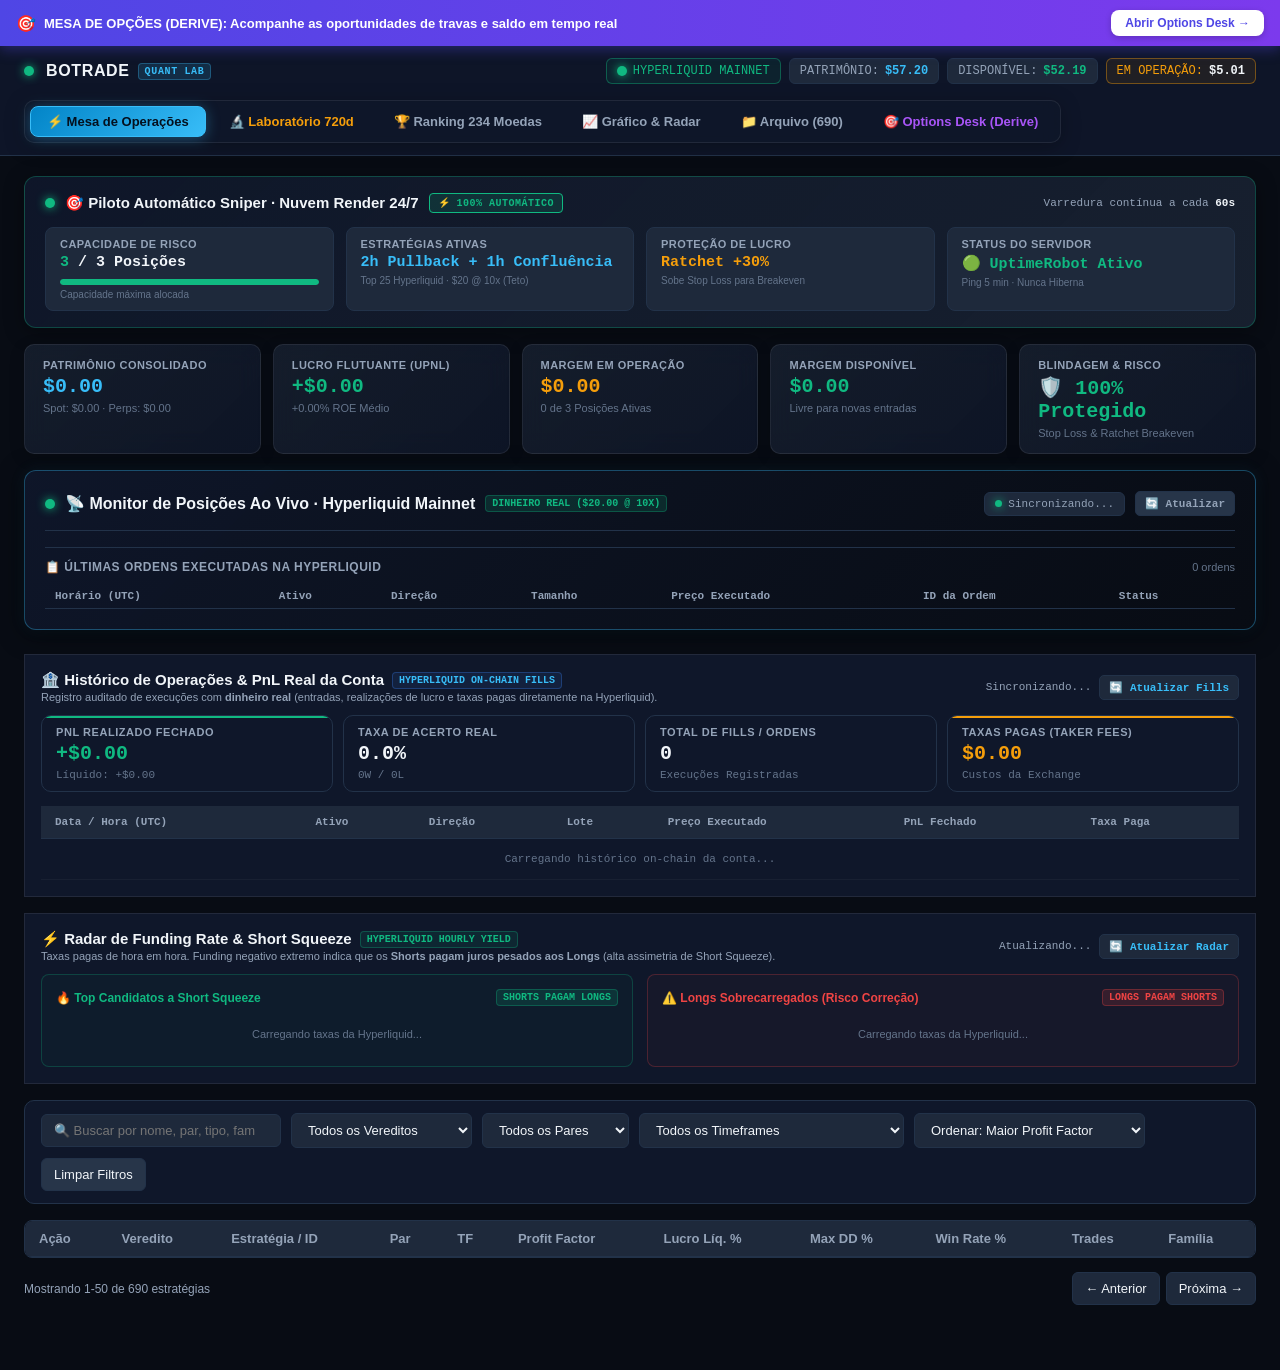
==== commit 5a2c7d7f: "feat(mobile): Route root / directly to Options Desk and optimize layout for mobile smartphones" ====
--- a/dashboard/index.html
+++ b/dashboard/index.html
@@ -1585,6 +1585,15 @@
   <script type="text/javascript" src="https://s3.tradingview.com/tv.js"></script>
 </head>
 <body>
+
+  <!-- MOBILE / DESKTOP OPTIONS DESK NOTICE BANNER -->
+  <div style="background: linear-gradient(90deg, #4f46e5, #7c3aed); color: white; padding: 10px 16px; font-size: 13px; font-weight: 600; display: flex; justify-content: space-between; align-items: center; z-index: 100; position: sticky; top: 0; box-shadow: 0 4px 12px rgba(79, 70, 229, 0.35);">
+    <div style="display: flex; align-items: center; gap: 8px;">
+      <span style="font-size: 16px;">🎯</span>
+      <span><b>MESA DE OPÇÕES (DERIVE):</b> Acompanhe as oportunidades de travas e saldo em tempo real</span>
+    </div>
+    <a href="/options" style="background: white; color: #4f46e5; padding: 6px 14px; border-radius: 8px; text-decoration: none; font-weight: 700; font-size: 12px; white-space: nowrap; box-shadow: 0 2px 6px rgba(0,0,0,0.2);">Abrir Options Desk &rarr;</a>
+  </div>
 
   <!-- HEADER -->
   <header>
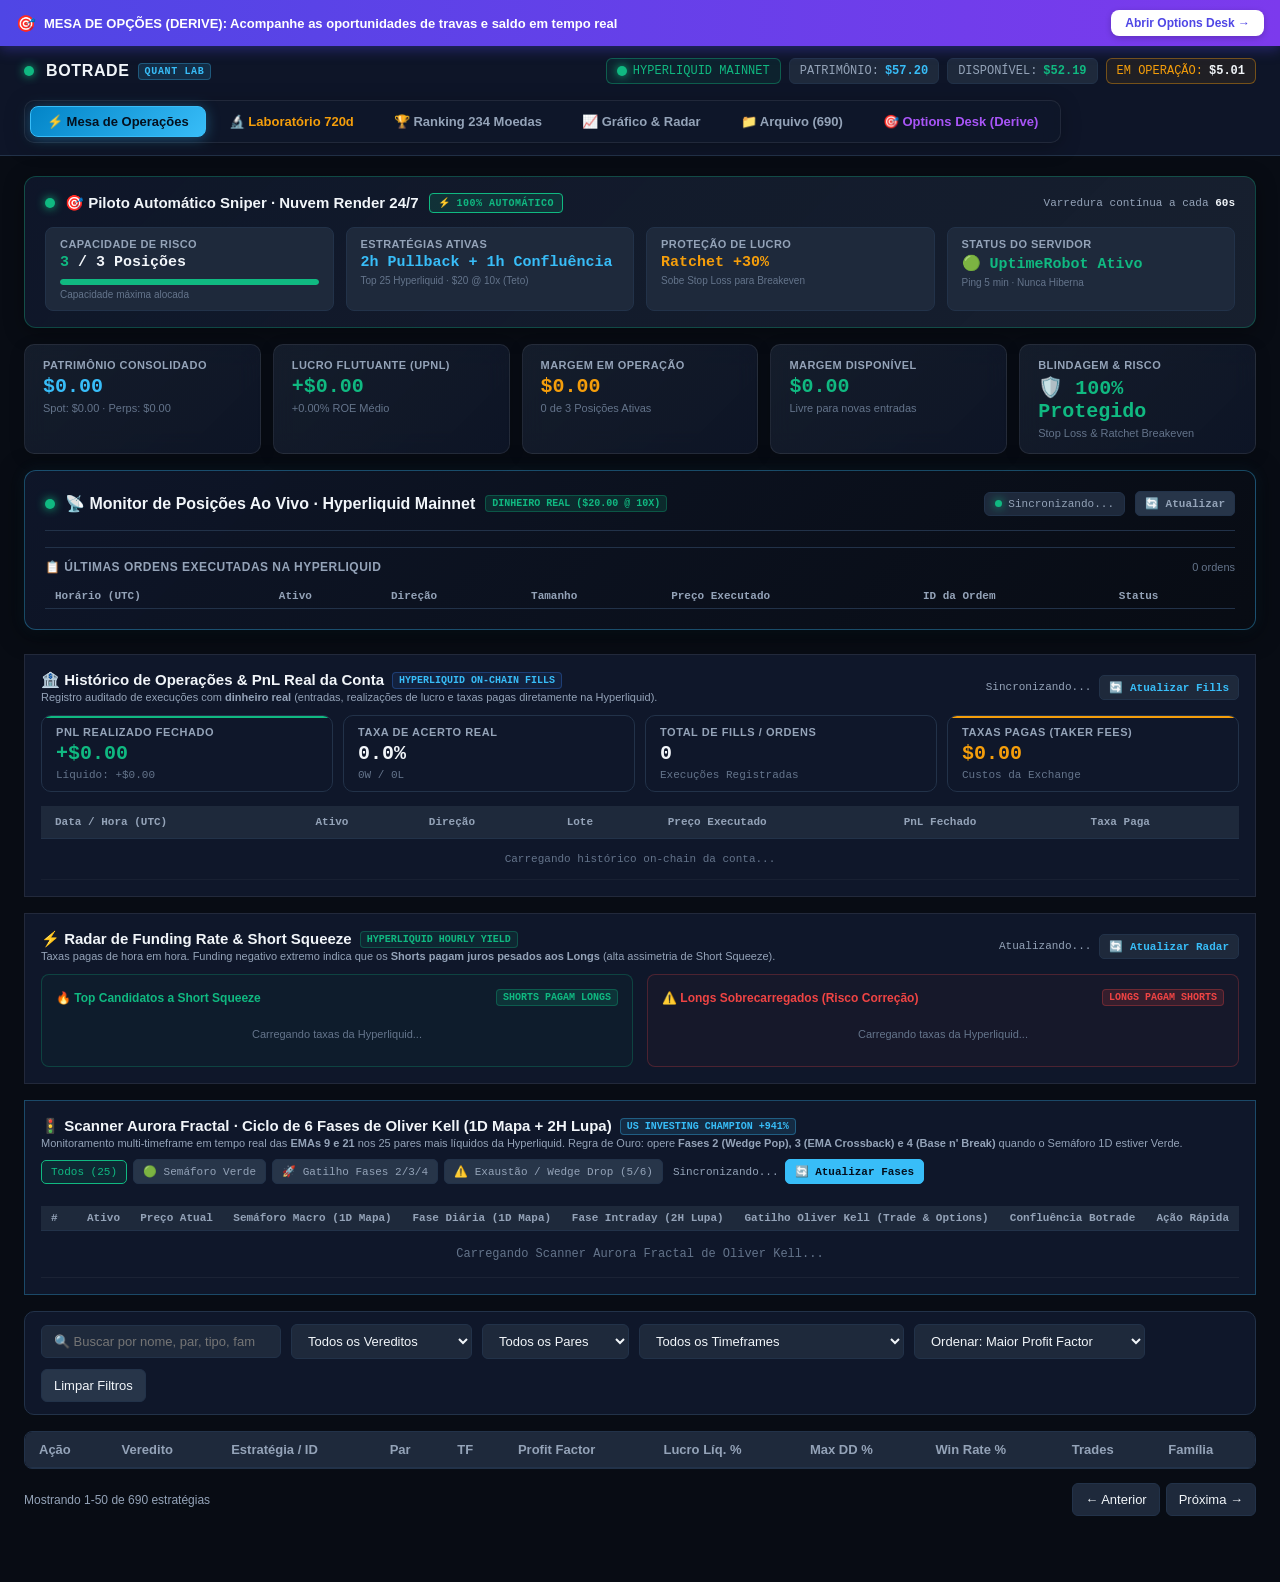
==== commit bb63eea1: "feat(tradingview-pro): Native reverse-engineered TradingView Pro 60fps chart engine with drawing too" ====
--- a/dashboard/index.html
+++ b/dashboard/index.html
@@ -1581,7 +1581,9 @@
     }
 
   </style>
+  <link rel="stylesheet" href="tradingview_pro.css">
   <script type="text/javascript" src="lightweight-charts.standalone.production.js"></script>
+  <script type="text/javascript" src="tradingview_pro.js"></script>
   <script type="text/javascript" src="https://s3.tradingview.com/tv.js"></script>
 </head>
 <body>
@@ -1892,6 +1894,54 @@
           </div>
         </div>
       </div>
+
+      <!-- ========================================== -->
+      <!-- SCANNER AURORA FRACTAL: OLIVER KELL 6 FASES -->
+      <!-- ========================================== -->
+      <div class="card" style="margin-top:16px; margin-bottom:16px; padding:16px; border:1px solid rgba(56,189,248,0.3); background:var(--surface);">
+        <div style="display:flex; justify-content:space-between; align-items:center; flex-wrap:wrap; gap:10px; margin-bottom:12px;">
+          <div>
+            <h3 style="font-size:15px; font-weight:800; display:flex; align-items:center; gap:8px;">
+              <span>🚦 Scanner Aurora Fractal · Ciclo de 6 Fases de Oliver Kell (1D Mapa + 2H Lupa)</span>
+              <span class="brand-tag" style="color:var(--blue); border-color:rgba(56,189,248,0.35); background:rgba(56,189,248,0.12);">US Investing Champion +941%</span>
+            </h3>
+            <div style="font-size:11px; color:var(--muted); margin-top:2px;">
+              Monitoramento multi-timeframe em tempo real das <strong>EMAs 9 e 21</strong> nos 25 pares mais líquidos da Hyperliquid. Regra de Ouro: opere <strong>Fases 2 (Wedge Pop), 3 (EMA Crossback) e 4 (Base n' Break)</strong> quando o Semáforo 1D estiver Verde.
+            </div>
+          </div>
+          <div style="display:flex; gap:6px; align-items:center; flex-wrap:wrap;">
+            <button class="quick-pick-btn active" id="ok-flt-all" onclick="filterOliverScanner('all')">Todos (25)</button>
+            <button class="quick-pick-btn" id="ok-flt-green" onclick="filterOliverScanner('green')">🟢 Semáforo Verde</button>
+            <button class="quick-pick-btn" id="ok-flt-buy" onclick="filterOliverScanner('buy')">🚀 Gatilho Fases 2/3/4</button>
+            <button class="quick-pick-btn" id="ok-flt-warn" onclick="filterOliverScanner('warn')">⚠️ Exaustão / Wedge Drop (5/6)</button>
+            <span id="oliver-scanner-sync" style="font-size:11px; color:var(--muted); font-family:var(--mono); margin-left:4px;">Sincronizando...</span>
+            <button id="btn-refresh-oliver" class="quick-pick-btn" onclick="loadOliverKellScanner(true)" style="background:var(--blue); color:#04101e; border-color:var(--blue); font-size:11px; font-weight:800; cursor:pointer;">
+              🔄 Atualizar Fases
+            </button>
+          </div>
+        </div>
+
+        <div style="overflow-x:auto; max-height:420px; overflow-y:auto;">
+          <table class="order-history-table" style="width:100%; font-size:12px;">
+            <thead>
+              <tr style="position:sticky; top:0; background:var(--surface2); z-index:2;">
+                <th style="width:36px;">#</th>
+                <th>Ativo</th>
+                <th>Preço Atual</th>
+                <th>Semáforo Macro (1D Mapa)</th>
+                <th>Fase Diária (1D Mapa)</th>
+                <th>Fase Intraday (2H Lupa)</th>
+                <th>Gatilho Oliver Kell (Trade & Options)</th>
+                <th>Confluência Botrade</th>
+                <th style="text-align:right;">Ação Rápida</th>
+              </tr>
+            </thead>
+            <tbody id="oliver-scanner-tbody">
+              <tr><td colspan="9" style="text-align:center; color:var(--dim); padding:16px;">Carregando Scanner Aurora Fractal de Oliver Kell...</td></tr>
+            </tbody>
+          </table>
+        </div>
+      </div>
     </div>
 
     <!-- ========================================== -->
@@ -1952,12 +2002,13 @@
                 <th>Fator Lucro</th>
                 <th>Lucro Líq ($)</th>
                 <th>Max DD</th>
+                <th>Ciclo Oliver Kell (1D / 2H)</th>
                 <th>Veredito Gertrude</th>
                 <th style="text-align:right;">Ação</th>
               </tr>
             </thead>
             <tbody id="scanner-leaderboard-tbody">
-              <tr><td colspan="11" style="text-align:center; color:var(--dim); padding:16px;">Carregando ranking da varredura...</td></tr>
+              <tr><td colspan="12" style="text-align:center; color:var(--dim); padding:16px;">Carregando ranking da varredura...</td></tr>
             </tbody>
           </table>
         </div>
@@ -2124,14 +2175,23 @@
             <span id="bt-chart-strat" class="pill" style="font-size:11px;">Dual-Engine</span>
           </div>
 
-          <!-- Legenda de Cores dos Indicadores -->
-          <div style="display:flex; align-items:center; gap:12px; flex-wrap:wrap; font-size:11px; font-family:var(--mono);">
-            <span style="display:inline-flex; align-items:center; gap:4px;"><span style="display:inline-block; width:10px; height:3px; background:#f59e0b; border-radius:2px;"></span> EMA 9</span>
-            <span style="display:inline-flex; align-items:center; gap:4px;"><span style="display:inline-block; width:10px; height:3px; background:#3b82f6; border-radius:2px;"></span> EMA 21</span>
-            <span style="display:inline-flex; align-items:center; gap:4px;"><span style="display:inline-block; width:10px; height:3px; background:#a855f7; border-radius:2px;"></span> EMA 200</span>
-            <span style="display:inline-flex; align-items:center; gap:4px;"><span style="display:inline-block; width:10px; height:3px; background:rgba(255,255,255,0.3); border-radius:2px;"></span> Bollinger</span>
-            <span style="display:inline-flex; align-items:center; gap:4px;"><span style="display:inline-block; width:8px; height:8px; background:#10b981; border-radius:50%;"></span> Compra (BUY)</span>
-            <span style="display:inline-flex; align-items:center; gap:4px;"><span style="display:inline-block; width:8px; height:8px; background:#ef4444; border-radius:50%;"></span> Stop Loss</span>
+          <!-- Botões de Camadas Limpas (Ligar/Desligar Indicadores sem Embolar o Gráfico) -->
+          <div style="display:flex; align-items:center; gap:6px; flex-wrap:wrap; font-size:11px; font-family:var(--mono);">
+            <button id="btn-ind-bmsb" onclick="toggleBtIndicator('bmsb')" style="cursor:pointer; padding:3px 8px; border-radius:6px; border:1px solid rgba(16,185,129,0.5); background:rgba(16,185,129,0.15); color:#34d399; font-weight:700; display:inline-flex; align-items:center; gap:4px;" title="Ligar/Desligar Bull Market Support Band (20W SMA / 21W EMA)">
+              <span style="display:inline-block; width:8px; height:8px; background:#10b981; border-radius:2px;"></span> BMSB (20W/21W)
+            </button>
+            <button id="btn-ind-ema21" onclick="toggleBtIndicator('ema21')" style="cursor:pointer; padding:3px 8px; border-radius:6px; border:1px solid rgba(59,130,246,0.5); background:rgba(59,130,246,0.15); color:#60a5fa; font-weight:700; display:inline-flex; align-items:center; gap:4px;" title="Ligar/Desligar EMA 21">
+              <span style="display:inline-block; width:10px; height:3px; background:#3b82f6; border-radius:2px;"></span> EMA 21
+            </button>
+            <button id="btn-ind-ema200" onclick="toggleBtIndicator('ema200')" style="cursor:pointer; padding:3px 8px; border-radius:6px; border:1px solid rgba(255,255,255,0.12); background:transparent; color:#64748b; display:inline-flex; align-items:center; gap:4px;" title="Clique para exibir EMA 200">
+              <span style="display:inline-block; width:10px; height:3px; background:#a855f7; border-radius:2px;"></span> EMA 200
+            </button>
+            <button id="btn-ind-ema9" onclick="toggleBtIndicator('ema9')" style="cursor:pointer; padding:3px 8px; border-radius:6px; border:1px solid rgba(255,255,255,0.12); background:transparent; color:#64748b; display:inline-flex; align-items:center; gap:4px;" title="Clique para exibir EMA 9">
+              <span style="display:inline-block; width:10px; height:3px; background:#f59e0b; border-radius:2px;"></span> EMA 9
+            </button>
+            <button id="btn-ind-bb" onclick="toggleBtIndicator('bb')" style="cursor:pointer; padding:3px 8px; border-radius:6px; border:1px solid rgba(255,255,255,0.12); background:transparent; color:#64748b; display:inline-flex; align-items:center; gap:4px;" title="Clique para exibir Bandas de Bollinger">
+              <span style="display:inline-block; width:10px; height:3px; background:rgba(255,255,255,0.4); border-radius:2px;"></span> Bollinger
+            </button>
           </div>
 
           <!-- Controles de Zoom -->
@@ -2285,11 +2345,12 @@
               <th>Lucro Líquido</th>
               <th>Trades</th>
               <th>Status Quântico</th>
+              <th>Ciclo Oliver Kell (1D / 2H)</th>
               <th style="text-align:center;">Ação Rápida ($5 @ 10x)</th>
             </tr>
           </thead>
           <tbody id="univ-table-tbody">
-            <tr><td colspan="10" style="text-align:center; padding:20px; color:var(--dim);">Carregando universo Hyperliquid...</td></tr>
+            <tr><td colspan="11" style="text-align:center; padding:20px; color:var(--dim);">Carregando universo Hyperliquid...</td></tr>
           </tbody>
         </table>
       </div>
@@ -3721,9 +3782,9 @@
     ];
 
     let currentTvSymbol = "SOLUSDT";
-    let currentTvTf = "15";
+    let currentTvTf = "4h";
     let currentTvHeight = 650;
-    let tvWidgetInstance = null;
+    let tvProInstance = null;
 
     window.setTvChartHeight = function(h) {
       currentTvHeight = h;
@@ -3735,7 +3796,11 @@
         b.classList.remove("active");
         if (b.textContent.includes(h + "px")) b.classList.add("active");
       });
-      initTradingViewChart(currentTvSymbol, currentTvTf);
+      if (tvProInstance) {
+        tvProInstance.handleResize();
+      } else {
+        initTradingViewChart(currentTvSymbol, currentTvTf);
+      }
     };
 
     window.toggleTvFullscreen = function() {
@@ -3749,57 +3814,57 @@
         fsBtn.style.background = isFs ? "var(--red)" : "var(--blue)";
         fsBtn.style.color = isFs ? "#ffffff" : "#04101e";
       }
-      initTradingViewChart(currentTvSymbol, currentTvTf);
+      if (tvProInstance) {
+        setTimeout(() => tvProInstance.handleResize(), 50);
+      } else {
+        initTradingViewChart(currentTvSymbol, currentTvTf);
+      }
     };
 
-    function initTradingViewChart(symbol = "SOLUSDT", interval = "15") {
-      currentTvSymbol = symbol;
-      currentTvTf = interval;
+    function initTradingViewChart(symbol = "BTCUSDT", interval = "4h") {
+      let cleanSym = symbol ? symbol.toUpperCase() : "BTCUSDT";
+      if (!cleanSym.endsWith("USDT")) cleanSym += "USDT";
+      currentTvSymbol = cleanSym;
+
+      let tf = interval || "4h";
+      if (tf === "15") tf = "15m";
+      else if (tf === "60") tf = "1h";
+      else if (tf === "240") tf = "4h";
+      else if (tf === "D") tf = "1d";
+      currentTvTf = tf;
+
       const container = $("tradingview_live_chart");
       if (!container) return;
-      container.innerHTML = "";
 
       const box = document.querySelector(".tv-container-box");
       const isFs = box && box.classList.contains("fullscreen-mode");
       const chartHeight = isFs ? (window.innerHeight - 85) : currentTvHeight;
       container.style.height = chartHeight + "px";
 
-      if (typeof TradingView === "undefined") {
-        container.innerHTML = '<div class="empty-state" style="padding:40px;">Carregando motor TradingView...</div>';
-        return;
-      }
-
       const activeLabel = $("tv-active-label");
       if (activeLabel) {
-        activeLabel.textContent = `BINANCE:${symbol} · ${interval === "240" ? "4h" : interval + "m"}`;
-      }
-
-      tvWidgetInstance = new TradingView.widget({
-        autosize: true,
-        height: chartHeight,
-        symbol: `BINANCE:${symbol}`,
-        interval: interval,
-        timezone: "America/Sao_Paulo",
-        theme: "dark",
-        style: "1",
-        locale: "br",
-        toolbar_bg: "#0f172a",
-        enable_publishing: false,
-        hide_side_toolbar: false,
-        allow_symbol_change: true,
-        save_image: true,
-        container_id: "tradingview_live_chart",
-        studies: [
-          "RSI@tv-basicstudies",
-          "MASimple@tv-basicstudies"
-        ],
-        overrides: {
-          "paneProperties.background": "#080c14",
-          "paneProperties.vertGridProperties.color": "#162235",
-          "paneProperties.horzGridProperties.color": "#162235",
-          "scalesProperties.textColor": "#94a3b8"
-        }
-      });
+        activeLabel.textContent = `BINANCE:${currentTvSymbol} · ${currentTvTf.toUpperCase()}`;
+      }
+
+      if (typeof TradingViewProChart === "undefined") {
+        container.innerHTML = '<div class="empty-state" style="padding:40px;">Carregando motor TradingView Pro...</div>';
+        return;
+      }
+
+      if (tvProInstance) {
+        tvProInstance.setSymbol(currentTvSymbol, currentTvTf);
+        setTimeout(() => tvProInstance.handleResize(), 50);
+      } else {
+        container.innerHTML = "";
+        tvProInstance = new TradingViewProChart("tradingview_live_chart", {
+          symbol: currentTvSymbol,
+          timeframe: currentTvTf,
+          height: chartHeight,
+          showBMSB: true,
+          showKell: true,
+          showOptions: false
+        });
+      }
     }
 
     window.loadTvChart = function(symbol, interval, name) {
@@ -5062,6 +5127,175 @@
     };
 
     // ==========================================
+    // OLIVER KELL 6-PHASE FRACTAL SCANNER (1D + 2H)
+    // ==========================================
+    window.oliverKellMap = {};
+    window.oliverKellRows = [];
+    window.oliverActiveFilter = "all";
+
+    window.renderOliverBadgeCell = function(coin, fallbackObj = null) {
+      const sym = (coin || "").toUpperCase();
+      const ok = window.oliverKellMap[sym] || fallbackObj || {};
+      const sem = ok.oliver_macro_semaphore || "";
+      const mPhase = ok.oliver_macro_phase || "";
+      const lPhase = ok.oliver_lupa_phase || "";
+      const lSig = ok.oliver_lupa_signal || "";
+      const isBuy = Boolean(ok.is_oliver_fractal_buy);
+
+      if (!sem && !mPhase && !lPhase) {
+        return `<span style="color:var(--dim); font-size:11px; font-family:var(--mono);">— Fora Top 25 Liq</span>`;
+      }
+
+      const isGreen = sem.includes("VERDE");
+      const semBadgeColor = isGreen
+        ? "background:rgba(16,185,129,0.14); color:var(--green); border:1px solid rgba(16,185,129,0.35);"
+        : "background:rgba(239,68,68,0.14); color:var(--red); border:1px solid rgba(239,68,68,0.35);";
+
+      let lupaColor = "color:var(--muted);";
+      if (isBuy) {
+        lupaColor = "color:var(--green); font-weight:800;";
+      } else if (lSig === "EXHAUSTION_EXTENSION" || lSig === "WEDGE_DROP") {
+        lupaColor = "color:var(--amber); font-weight:700;";
+      } else if (lSig === "DOWNTREND") {
+        lupaColor = "color:var(--red);";
+      }
+
+      return `
+        <div style="display:flex; flex-direction:column; gap:3px; line-height:1.2;">
+          <div style="display:flex; align-items:center; gap:5px; flex-wrap:wrap;">
+            <span style="font-size:10px; font-weight:800; padding:1px 6px; border-radius:4px; ${semBadgeColor}">
+              1D: ${mPhase || sem}
+            </span>
+            ${isBuy ? '<span style="font-size:9px; font-weight:800; padding:1px 5px; border-radius:4px; background:rgba(56,189,248,0.18); color:var(--blue); border:1px solid rgba(56,189,248,0.4);">🎯 GATILHO</span>' : ''}
+          </div>
+          <div style="font-size:11px; ${lupaColor}">
+            2H: ${lPhase || "N/A"}
+          </div>
+        </div>
+      `;
+    };
+
+    window.filterOliverScanner = function(mode) {
+      window.oliverActiveFilter = mode || "all";
+      ["all", "green", "buy", "warn"].forEach(k => {
+        const el = $("ok-flt-" + k);
+        if (el) {
+          if (k === window.oliverActiveFilter) el.classList.add("active");
+          else el.classList.remove("active");
+        }
+      });
+      window.renderOliverScannerRows();
+    };
+
+    window.renderOliverScannerRows = function() {
+      const tbody = $("oliver-scanner-tbody");
+      if (!tbody) return;
+
+      const mode = window.oliverActiveFilter || "all";
+      const filtered = (window.oliverKellRows || []).filter(r => {
+        const sem = r.oliver_macro_semaphore || "";
+        const lSig = r.oliver_lupa_signal || "";
+        if (mode === "green") return sem.includes("VERDE");
+        if (mode === "buy") return Boolean(r.is_oliver_fractal_buy) || ["WEDGE_POP", "EMA_CROSSBACK", "BASE_N_BREAK"].includes(lSig);
+        if (mode === "warn") return ["EXHAUSTION_EXTENSION", "WEDGE_DROP"].includes(lSig);
+        return true;
+      });
+
+      if (filtered.length === 0) {
+        tbody.innerHTML = `<tr><td colspan="9" style="text-align:center; color:var(--dim); padding:16px;">Nenhum ativo encontrado para este filtro do Ciclo Oliver Kell.</td></tr>`;
+        return;
+      }
+
+      tbody.innerHTML = filtered.map((r, idx) => {
+        const sem = r.oliver_macro_semaphore || "N/A";
+        const isGreen = sem.includes("VERDE");
+        const semStyle = isGreen
+          ? "background:rgba(16,185,129,0.15); color:var(--green); border:1px solid rgba(16,185,129,0.35);"
+          : "background:rgba(239,68,68,0.15); color:var(--red); border:1px solid rgba(239,68,68,0.35);";
+
+        const lSig = r.oliver_lupa_signal || "";
+        let actionPlaybook = "";
+        if (r.is_oliver_fractal_buy) {
+          actionPlaybook = `<span style="color:var(--green); font-weight:800;">🔥 COMPRA FRACTAL (1D Verde + 2H Gatilho) · Bull Put / Call Spread</span>`;
+        } else if (["WEDGE_POP", "EMA_CROSSBACK", "BASE_N_BREAK"].includes(lSig) && !isGreen) {
+          actionPlaybook = `<span style="color:var(--amber); font-weight:700;">⚡ Repique Tático 2H contra 1D Vermelho (Alvo Curto na EMA21 1D)</span>`;
+        } else if (lSig === "EXHAUSTION_EXTENSION") {
+          actionPlaybook = `<span style="color:var(--amber); font-weight:700;">⚠️ Fase 5 (Exaustão &gt;2 ATR): Realizar Parcial / Vender Call OTM</span>`;
+        } else if (lSig === "WEDGE_DROP") {
+          actionPlaybook = `<span style="color:var(--red); font-weight:800;">🛑 Fase 6 (Wedge Drop): Saída / Bear Call Credit Spread</span>`;
+        } else if (isGreen) {
+          actionPlaybook = `<span style="color:var(--blue);">⏳ Mapa 1D Verde: Aguardar Lupa 2H fazer Fase 2 ou Fase 3</span>`;
+        } else {
+          actionPlaybook = `<span style="color:var(--muted);">🛡️ Fase 1 (Defesa / Cash): Semáforo Fechado para Compra</span>`;
+        }
+
+        const priceVal = Number(r.price || 0);
+        const priceStr = priceVal >= 100 ? `$${priceVal.toFixed(2)}` : (priceVal >= 1 ? `$${priceVal.toFixed(3)}` : `$${priceVal.toFixed(5)}`);
+
+        return `
+          <tr>
+            <td style="font-family:var(--mono); color:var(--dim);">${idx + 1}</td>
+            <td><strong style="color:var(--blue); font-size:13px;">${r.coin}</strong></td>
+            <td style="font-family:var(--mono); font-weight:700;">${priceStr}</td>
+            <td><span style="padding:2px 8px; border-radius:4px; font-size:11px; font-weight:800; ${semStyle}">${sem}</span></td>
+            <td style="font-weight:700; color:${isGreen ? 'var(--green)' : 'var(--text)'};">${r.oliver_macro_phase || "N/A"}</td>
+            <td style="font-weight:700; color:${r.is_oliver_fractal_buy ? 'var(--green)' : 'var(--blue)'};">${r.oliver_lupa_phase || "N/A"}</td>
+            <td>${actionPlaybook}</td>
+            <td><span style="font-size:11px; color:var(--muted);">${r.status || "MONITORANDO"}</span></td>
+            <td style="text-align:right;">
+              <button class="quick-pick-btn" onclick="selectBacktestCoinAndRun('${r.coin}')" style="background:rgba(56,189,248,0.15); color:var(--blue); border-color:var(--blue); font-size:11px; font-weight:700;">
+                📈 Abrir Lupa
+              </button>
+            </td>
+          </tr>
+        `;
+      }).join("");
+    };
+
+    window.loadOliverKellScanner = async function(force = false) {
+      const syncEl = $("oliver-scanner-sync");
+      const btn = $("btn-refresh-oliver");
+      if (syncEl) syncEl.textContent = force ? "Varrendo 1D + 2H..." : "Sincronizando...";
+      if (btn && force) {
+        btn.disabled = true;
+        btn.textContent = "⏳ Varrendo...";
+      }
+
+      try {
+        const res = await fetch(`/api/oliver_kell/scanner${force ? '?force=true' : ''}`);
+        if (!res.ok) return;
+        const data = await res.json();
+        const rows = data.results || [];
+        window.oliverKellRows = rows;
+        rows.forEach(r => {
+          if (r.coin) window.oliverKellMap[r.coin.toUpperCase()] = r;
+        });
+
+        if (syncEl) {
+          const dt = data.timestamp ? new Date(data.timestamp).toLocaleTimeString() : "Agora";
+          const greenCount = rows.filter(x => (x.oliver_macro_semaphore || "").includes("VERDE")).length;
+          const buyCount = rows.filter(x => x.is_oliver_fractal_buy).length;
+          syncEl.textContent = `🟢 ${greenCount} Verdes · 🚀 ${buyCount} Gatilhos · ${dt}`;
+        }
+
+        const allBtn = $("ok-flt-all");
+        if (allBtn) allBtn.textContent = `Todos (${rows.length})`;
+
+        window.renderOliverScannerRows();
+        if (typeof filterUniverseTable === "function" && universeCoinsData.length > 0) {
+          filterUniverseTable();
+        }
+      } catch (err) {
+        console.error("Erro ao carregar Scanner Oliver Kell:", err);
+      } finally {
+        if (btn) {
+          btn.disabled = false;
+          btn.textContent = "🔄 Atualizar Fases";
+        }
+      }
+    };
+
+    // ==========================================
     // MASS UNIVERSE SCANNER LEADERBOARD
     // ==========================================
     window.loadUniverseScannerLeaderboard = async function(force = false) {
@@ -5089,7 +5323,7 @@
         if (tbody) {
           const list = data.leaderboard || [];
           if (list.length === 0) {
-            tbody.innerHTML = `<tr><td colspan="11" style="text-align:center; color:var(--dim); padding:16px;">Nenhum ativo ranqueado ainda. Clique em "Executar Nova Varredura".</td></tr>`;
+            tbody.innerHTML = `<tr><td colspan="12" style="text-align:center; color:var(--dim); padding:16px;">Nenhum ativo ranqueado ainda. Clique em "Executar Nova Varredura".</td></tr>`;
           } else {
             tbody.innerHTML = list.map(r => {
               const pnlColor = r.net_profit_usd >= 0 ? "var(--green)" : "var(--red)";
@@ -5108,6 +5342,7 @@
                   <td style="font-weight:800; color:${pfColor};">${r.profit_factor.toFixed(2)}x</td>
                   <td style="font-weight:700; color:${pnlColor}; font-family:var(--mono);">${pnlSign}$${r.net_profit_usd.toFixed(2)}</td>
                   <td style="color:var(--red); font-family:var(--mono);">-${r.max_drawdown_pct.toFixed(1)}%</td>
+                  <td>${window.renderOliverBadgeCell(r.coin, r)}</td>
                   <td>${r.gertrude_badge}</td>
                   <td style="text-align:right;">
                     <button class="quick-pick-btn" onclick="selectBacktestCoinAndRun('${r.coin}')" style="background:rgba(56,189,248,0.15); color:var(--blue); border-color:var(--blue); font-size:11px; font-weight:700;">
@@ -5203,7 +5438,7 @@
       if (!tbody) return;
 
       if (!coins || coins.length === 0) {
-        tbody.innerHTML = `<tr><td colspan="10" style="text-align:center; padding:24px; color:var(--dim);">Nenhuma moeda encontrada para os filtros selecionados.</td></tr>`;
+        tbody.innerHTML = `<tr><td colspan="11" style="text-align:center; padding:24px; color:var(--dim);">Nenhuma moeda encontrada para os filtros selecionados.</td></tr>`;
         return;
       }
 
@@ -5241,6 +5476,7 @@
             <td style="font-family:var(--mono); font-weight:700; color:var(--green);">+${c.net_profit_pct.toFixed(1)}%</td>
             <td style="font-family:var(--mono); color:var(--muted);">${c.trades} <span style="font-size:10px; color:var(--dim);">(${c.wins}W/${c.losses}L)</span></td>
             <td>${badgeHtml}</td>
+            <td>${window.renderOliverBadgeCell(c.coin, c)}</td>
             <td style="text-align:center;">
               <button onclick="launchUniverseCoin('${c.coin}', '${c.strategy}')" style="background:var(--surface2); border:1px solid var(--border); color:var(--blue); padding:4px 8px; border-radius:4px; font-size:11px; font-weight:600; cursor:pointer;" title="Ver Gráfico e Abrir Terminal de Ordem">
                 ⚡ Radar
@@ -5507,14 +5743,60 @@
       });
       btCandleSeries.setData(data.candles || []);
 
-      // Indicators Overlays
+      if (!window.btIndVisible) {
+        window.btIndVisible = { bmsb: true, ema21: true, ema200: false, ema9: false, bb: false };
+      }
+
+      // Compute BMSB (140 SMA / 147 EMA) client-side if not present in API payload
+      const cList = data.candles || [];
+      let bmsbSmaData = (data.indicators && data.indicators.bmsb_sma) || [];
+      let bmsbEmaData = (data.indicators && data.indicators.bmsb_ema) || [];
+      if (cList.length > 0 && (!bmsbSmaData.length || !bmsbEmaData.length)) {
+        bmsbSmaData = [];
+        bmsbEmaData = [];
+        let emaVal = cList[0].close;
+        const kMult = 2.0 / (147.0 + 1.0);
+        for (let i = 0; i < cList.length; i++) {
+          const cl = cList[i].close;
+          emaVal = cl * kMult + emaVal * (1.0 - kMult);
+          const startIdx = Math.max(0, i - 139);
+          let sumSma = 0;
+          for (let j = startIdx; j <= i; j++) sumSma += cList[j].close;
+          const smaVal = sumSma / (i - startIdx + 1);
+          bmsbSmaData.push({ time: cList[i].time, value: smaVal });
+          bmsbEmaData.push({ time: cList[i].time, value: emaVal });
+        }
+      }
+
+      // Indicators Overlays (Clean by default: only BMSB & EMA 21 visible unless toggled)
       if (data.indicators) {
-        // Bollinger Bands
+        // Bull Market Support Band (20W SMA & 21W EMA)
+        if (bmsbSmaData.length) {
+          window.btBmsbSmaSeries = btMainChart.addLineSeries({
+            color: "#ef4444",
+            lineWidth: 2,
+            visible: window.btIndVisible.bmsb,
+            title: "20W SMA (BMSB)",
+          });
+          window.btBmsbSmaSeries.setData(bmsbSmaData);
+        }
+        if (bmsbEmaData.length) {
+          window.btBmsbEmaSeries = btMainChart.addLineSeries({
+            color: "#10b981",
+            lineWidth: 2,
+            visible: window.btIndVisible.bmsb,
+            title: "21W EMA (BMSB)",
+          });
+          window.btBmsbEmaSeries.setData(bmsbEmaData);
+        }
+
+        // Bollinger Bands (Hidden by default to avoid clutter)
         if (data.indicators.bb_upper && data.indicators.bb_upper.length) {
           btBbUpperSeries = btMainChart.addLineSeries({
             color: "rgba(255, 255, 255, 0.25)",
             lineWidth: 1,
             lineStyle: LightweightCharts.LineStyle.Dotted,
+            visible: window.btIndVisible.bb,
             title: "BB Upper",
           });
           btBbUpperSeries.setData(data.indicators.bb_upper);
@@ -5524,16 +5806,18 @@
             color: "rgba(255, 255, 255, 0.25)",
             lineWidth: 1,
             lineStyle: LightweightCharts.LineStyle.Dotted,
+            visible: window.btIndVisible.bb,
             title: "BB Lower",
           });
           btBbLowerSeries.setData(data.indicators.bb_lower);
         }
 
-        // EMA 200 (Macro)
+        // EMA 200 (Hidden by default when BMSB is active)
         if (data.indicators.ema200 && data.indicators.ema200.length) {
           btEma200Series = btMainChart.addLineSeries({
             color: "#a855f7",
             lineWidth: 2,
+            visible: window.btIndVisible.ema200,
             title: "EMA 200",
           });
           btEma200Series.setData(data.indicators.ema200);
@@ -5544,16 +5828,18 @@
           btEma21Series = btMainChart.addLineSeries({
             color: "#3b82f6",
             lineWidth: 1.5,
+            visible: window.btIndVisible.ema21,
             title: "EMA 21",
           });
           btEma21Series.setData(data.indicators.ema21);
         }
 
-        // EMA 9
+        // EMA 9 (Hidden by default to keep chart clean)
         if (data.indicators.ema9 && data.indicators.ema9.length) {
           btEma9Series = btMainChart.addLineSeries({
             color: "#f59e0b",
             lineWidth: 1.5,
+            visible: window.btIndVisible.ema9,
             title: "EMA 9",
           });
           btEma9Series.setData(data.indicators.ema9);
@@ -5665,6 +5951,43 @@
     window.resetBacktestChartZoom = function() {
       if (btMainChart) btMainChart.timeScale().fitContent();
       if (btRsiChart) btRsiChart.timeScale().fitContent();
+    };
+
+    window.toggleBtIndicator = function(key) {
+      if (!window.btIndVisible) {
+        window.btIndVisible = { bmsb: true, ema21: true, ema200: false, ema9: false, bb: false };
+      }
+      window.btIndVisible[key] = !window.btIndVisible[key];
+      const vis = window.btIndVisible[key];
+
+      if (key === 'bmsb') {
+        if (window.btBmsbSmaSeries) window.btBmsbSmaSeries.applyOptions({ visible: vis });
+        if (window.btBmsbEmaSeries) window.btBmsbEmaSeries.applyOptions({ visible: vis });
+      } else if (key === 'ema21' && btEma21Series) {
+        btEma21Series.applyOptions({ visible: vis });
+      } else if (key === 'ema200' && btEma200Series) {
+        btEma200Series.applyOptions({ visible: vis });
+      } else if (key === 'ema9' && btEma9Series) {
+        btEma9Series.applyOptions({ visible: vis });
+      } else if (key === 'bb') {
+        if (btBbUpperSeries) btBbUpperSeries.applyOptions({ visible: vis });
+        if (btBbLowerSeries) btBbLowerSeries.applyOptions({ visible: vis });
+      }
+
+      const btn = $("btn-ind-" + key);
+      if (btn) {
+        const activeStyles = {
+          bmsb: { border: "rgba(16,185,129,0.5)", bg: "rgba(16,185,129,0.15)", color: "#34d399" },
+          ema21: { border: "rgba(59,130,246,0.5)", bg: "rgba(59,130,246,0.15)", color: "#60a5fa" },
+          ema200: { border: "rgba(168,85,247,0.5)", bg: "rgba(168,85,247,0.15)", color: "#c084fc" },
+          ema9: { border: "rgba(245,158,11,0.5)", bg: "rgba(245,158,11,0.15)", color: "#fbbf24" },
+          bb: { border: "rgba(255,255,255,0.4)", bg: "rgba(255,255,255,0.1)", color: "#e2e8f0" }
+        }[key] || { border: "rgba(255,255,255,0.4)", bg: "rgba(255,255,255,0.1)", color: "#e2e8f0" };
+        btn.style.borderColor = vis ? activeStyles.border : "rgba(255,255,255,0.12)";
+        btn.style.background = vis ? activeStyles.bg : "transparent";
+        btn.style.color = vis ? activeStyles.color : "#64748b";
+        btn.style.fontWeight = vis ? "700" : "400";
+      }
     };
 
     window.filterBacktestTrades = function(filter) {
@@ -5774,6 +6097,10 @@
     loadUserFills();
     setInterval(loadUserFills, 30000);
 
+    // Auto-load Oliver Kell 6-Phase Fractal Scanner (1D Mapa + 2H Lupa)
+    loadOliverKellScanner(false);
+    setInterval(() => loadOliverKellScanner(false), 60000);
+
     // Auto-load Mass Universe Scanner Leaderboard
     loadUniverseScannerLeaderboard(false);
 
--- a/dashboard/tradingview_pro.css
+++ b/dashboard/tradingview_pro.css
@@ -0,0 +1,388 @@
+/* ============================================================
+   TradingView Pro Engine - Ultra-Optimized Dark Theme Styling
+   Reverse-Engineered 1:1 Pixel-Perfect TradingView Experience
+   ============================================================ */
+
+.tv-pro-wrapper {
+  display: flex;
+  flex-direction: column;
+  width: 100%;
+  height: 600px;
+  background-color: #131722;
+  border: 1px solid #2a2e39;
+  border-radius: 12px;
+  overflow: hidden;
+  font-family: -apple-system, BlinkMacSystemFont, "Trebuchet MS", Roboto, Ubuntu, sans-serif;
+  color: #d1d4dc;
+  box-shadow: 0 8px 32px rgba(0, 0, 0, 0.45);
+  position: relative;
+  user-select: none;
+}
+
+.tv-pro-wrapper.tv-fullscreen {
+  position: fixed !important;
+  top: 0 !important;
+  left: 0 !important;
+  width: 100vw !important;
+  height: 100vh !important;
+  z-index: 999999 !important;
+  border-radius: 0 !important;
+  border: none !important;
+}
+
+/* TOP HEADER TOOLBAR */
+.tv-pro-header {
+  height: 44px;
+  min-height: 44px;
+  background-color: #1e222d;
+  border-bottom: 1px solid #2a2e39;
+  display: flex;
+  align-items: center;
+  justify-content: space-between;
+  padding: 0 12px;
+  gap: 8px;
+  z-index: 10;
+  overflow-x: auto;
+}
+
+.tv-pro-header::-webkit-scrollbar {
+  display: none;
+}
+
+.tv-header-left, .tv-header-right {
+  display: flex;
+  align-items: center;
+  gap: 6px;
+  flex-shrink: 0;
+}
+
+/* Symbol & Search Pill */
+.tv-symbol-selector {
+  display: flex;
+  align-items: center;
+  gap: 6px;
+  background: #2a2e39;
+  border: 1px solid #363c4e;
+  border-radius: 6px;
+  padding: 4px 10px;
+  font-size: 13px;
+  font-weight: 700;
+  color: #ffffff;
+  cursor: pointer;
+  transition: all 0.15s ease;
+}
+
+.tv-symbol-selector:hover {
+  background: #363c4e;
+  border-color: #2962ff;
+}
+
+.tv-symbol-selector select {
+  background: transparent;
+  border: none;
+  color: #fff;
+  font-weight: 700;
+  font-size: 13px;
+  outline: none;
+  cursor: pointer;
+}
+
+.tv-symbol-selector select option {
+  background: #1e222d;
+  color: #fff;
+}
+
+/* Timeframe Buttons */
+.tv-divider {
+  width: 1px;
+  height: 20px;
+  background-color: #2a2e39;
+  margin: 0 4px;
+}
+
+.tv-btn {
+  background: transparent;
+  border: none;
+  border-radius: 4px;
+  color: #787b86;
+  font-size: 12px;
+  font-weight: 600;
+  padding: 5px 8px;
+  cursor: pointer;
+  transition: all 0.15s ease;
+  display: flex;
+  align-items: center;
+  gap: 4px;
+}
+
+.tv-btn:hover {
+  background-color: #2a2e39;
+  color: #d1d4dc;
+}
+
+.tv-btn.active {
+  background-color: #2a2e39;
+  color: #2962ff;
+  font-weight: 700;
+}
+
+.tv-btn-badge {
+  font-size: 9px;
+  padding: 1px 4px;
+  border-radius: 3px;
+  background: rgba(41, 98, 255, 0.2);
+  color: #2962ff;
+}
+
+/* Indicators Toggle Pills */
+.tv-indicator-toggle {
+  display: flex;
+  align-items: center;
+  gap: 4px;
+  background: rgba(42, 46, 57, 0.5);
+  border: 1px solid transparent;
+  border-radius: 5px;
+  padding: 3px 8px;
+  font-size: 11px;
+  font-weight: 600;
+  color: #9598a1;
+  cursor: pointer;
+  transition: all 0.15s;
+}
+
+.tv-indicator-toggle:hover {
+  background: #2a2e39;
+  color: #fff;
+}
+
+.tv-indicator-toggle.active {
+  background: rgba(41, 98, 255, 0.15);
+  border-color: rgba(41, 98, 255, 0.4);
+  color: #2962ff;
+}
+
+.tv-indicator-toggle.active.bmsb-btn {
+  background: rgba(16, 185, 129, 0.15);
+  border-color: rgba(16, 185, 129, 0.4);
+  color: #10b981;
+}
+
+.tv-indicator-toggle.active.kell-btn {
+  background: rgba(245, 158, 11, 0.15);
+  border-color: rgba(245, 158, 11, 0.4);
+  color: #f59e0b;
+}
+
+.tv-indicator-toggle.active.options-btn {
+  background: rgba(239, 68, 68, 0.15);
+  border-color: rgba(239, 68, 68, 0.4);
+  color: #ef4444;
+}
+
+/* MAIN BODY (SIDEBAR + CHART) */
+.tv-pro-body {
+  display: flex;
+  flex: 1;
+  position: relative;
+  overflow: hidden;
+  height: calc(100% - 44px);
+}
+
+/* LEFT DRAWING TOOLS SIDEBAR */
+.tv-pro-sidebar {
+  width: 44px;
+  min-width: 44px;
+  background-color: #1e222d;
+  border-right: 1px solid #2a2e39;
+  display: flex;
+  flex-direction: column;
+  align-items: center;
+  padding: 8px 0;
+  gap: 6px;
+  z-index: 10;
+}
+
+.tv-tool-btn {
+  width: 32px;
+  height: 32px;
+  display: flex;
+  align-items: center;
+  justify-content: center;
+  border-radius: 4px;
+  border: none;
+  background: transparent;
+  color: #787b86;
+  font-size: 14px;
+  cursor: pointer;
+  transition: all 0.15s ease;
+  position: relative;
+}
+
+.tv-tool-btn:hover {
+  background-color: #2a2e39;
+  color: #d1d4dc;
+}
+
+.tv-tool-btn.active {
+  background-color: #2962ff;
+  color: #ffffff;
+  box-shadow: 0 0 8px rgba(41, 98, 255, 0.5);
+}
+
+.tv-tool-btn[title]:hover::after {
+  content: attr(title);
+  position: absolute;
+  left: 42px;
+  background: #2a2e39;
+  color: #fff;
+  padding: 4px 8px;
+  border-radius: 4px;
+  font-size: 11px;
+  white-space: nowrap;
+  pointer-events: none;
+  box-shadow: 0 4px 12px rgba(0,0,0,0.5);
+  z-index: 100;
+}
+
+/* CHART CONTAINER & DRAWING CANVAS OVERLAY */
+.tv-pro-chart-area {
+  flex: 1;
+  position: relative;
+  height: 100%;
+  overflow: hidden;
+  background-color: #131722;
+}
+
+.tv-chart-viewport {
+  width: 100%;
+  height: 100%;
+  position: absolute;
+  top: 0;
+  left: 0;
+}
+
+.tv-drawing-canvas {
+  position: absolute;
+  top: 0;
+  left: 0;
+  width: 100%;
+  height: 100%;
+  pointer-events: none;
+  z-index: 5;
+}
+
+.tv-drawing-canvas.drawing-active {
+  pointer-events: auto;
+  cursor: crosshair;
+}
+
+/* FLOATING STATUS LEGEND (TOP-LEFT) */
+.tv-status-legend {
+  position: absolute;
+  top: 12px;
+  left: 14px;
+  z-index: 8;
+  display: flex;
+  flex-direction: column;
+  gap: 4px;
+  pointer-events: none;
+  background: rgba(19, 23, 34, 0.75);
+  backdrop-filter: blur(4px);
+  padding: 6px 10px;
+  border-radius: 6px;
+  border: 1px solid rgba(42, 46, 57, 0.6);
+}
+
+.tv-legend-primary {
+  display: flex;
+  align-items: center;
+  gap: 10px;
+  font-size: 13px;
+  font-weight: 700;
+}
+
+.tv-legend-symbol {
+  color: #ffffff;
+}
+
+.tv-legend-interval {
+  color: #787b86;
+  font-size: 11px;
+}
+
+.tv-legend-price {
+  font-family: ui-monospace, SFMono-Regular, Menlo, Monaco, Consolas, monospace;
+  font-size: 14px;
+}
+
+.tv-legend-price.up { color: #089981; }
+.tv-legend-price.down { color: #f23645; }
+
+.tv-legend-ohlc {
+  display: flex;
+  gap: 8px;
+  font-family: ui-monospace, SFMono-Regular, Menlo, Monaco, Consolas, monospace;
+  font-size: 11px;
+  color: #9598a1;
+}
+
+.tv-legend-ohlc span b {
+  color: #d1d4dc;
+}
+
+.tv-legend-indicators {
+  display: flex;
+  flex-wrap: wrap;
+  gap: 8px;
+  font-size: 10px;
+  font-weight: 600;
+}
+
+.tv-ind-tag {
+  display: inline-flex;
+  align-items: center;
+  gap: 3px;
+}
+
+.tv-ind-bmsb { color: #10b981; }
+.tv-ind-ema8 { color: #ec4899; }
+.tv-ind-ema21 { color: #f59e0b; }
+.tv-ind-ema200 { color: #3b82f6; }
+.tv-ind-opt-strike { color: #ef4444; font-weight: 700; }
+.tv-ind-opt-be { color: #06b6d4; font-weight: 700; }
+
+/* MEASURE TOOL POPUP */
+.tv-measure-box {
+  position: absolute;
+  padding: 6px 10px;
+  border-radius: 6px;
+  background: rgba(30, 41, 59, 0.95);
+  border: 1px solid #38bdf8;
+  color: #fff;
+  font-size: 11px;
+  font-family: ui-monospace, monospace;
+  pointer-events: none;
+  z-index: 20;
+  box-shadow: 0 4px 16px rgba(0,0,0,0.4);
+}
+
+/* RESPONSIVE */
+@media (max-width: 768px) {
+  .tv-pro-sidebar {
+    width: 36px;
+    min-width: 36px;
+  }
+  .tv-tool-btn {
+    width: 28px;
+    height: 28px;
+    font-size: 12px;
+  }
+  .tv-btn {
+    padding: 4px 6px;
+    font-size: 11px;
+  }
+  .tv-legend-ohlc {
+    flex-wrap: wrap;
+    gap: 4px;
+  }
+}
